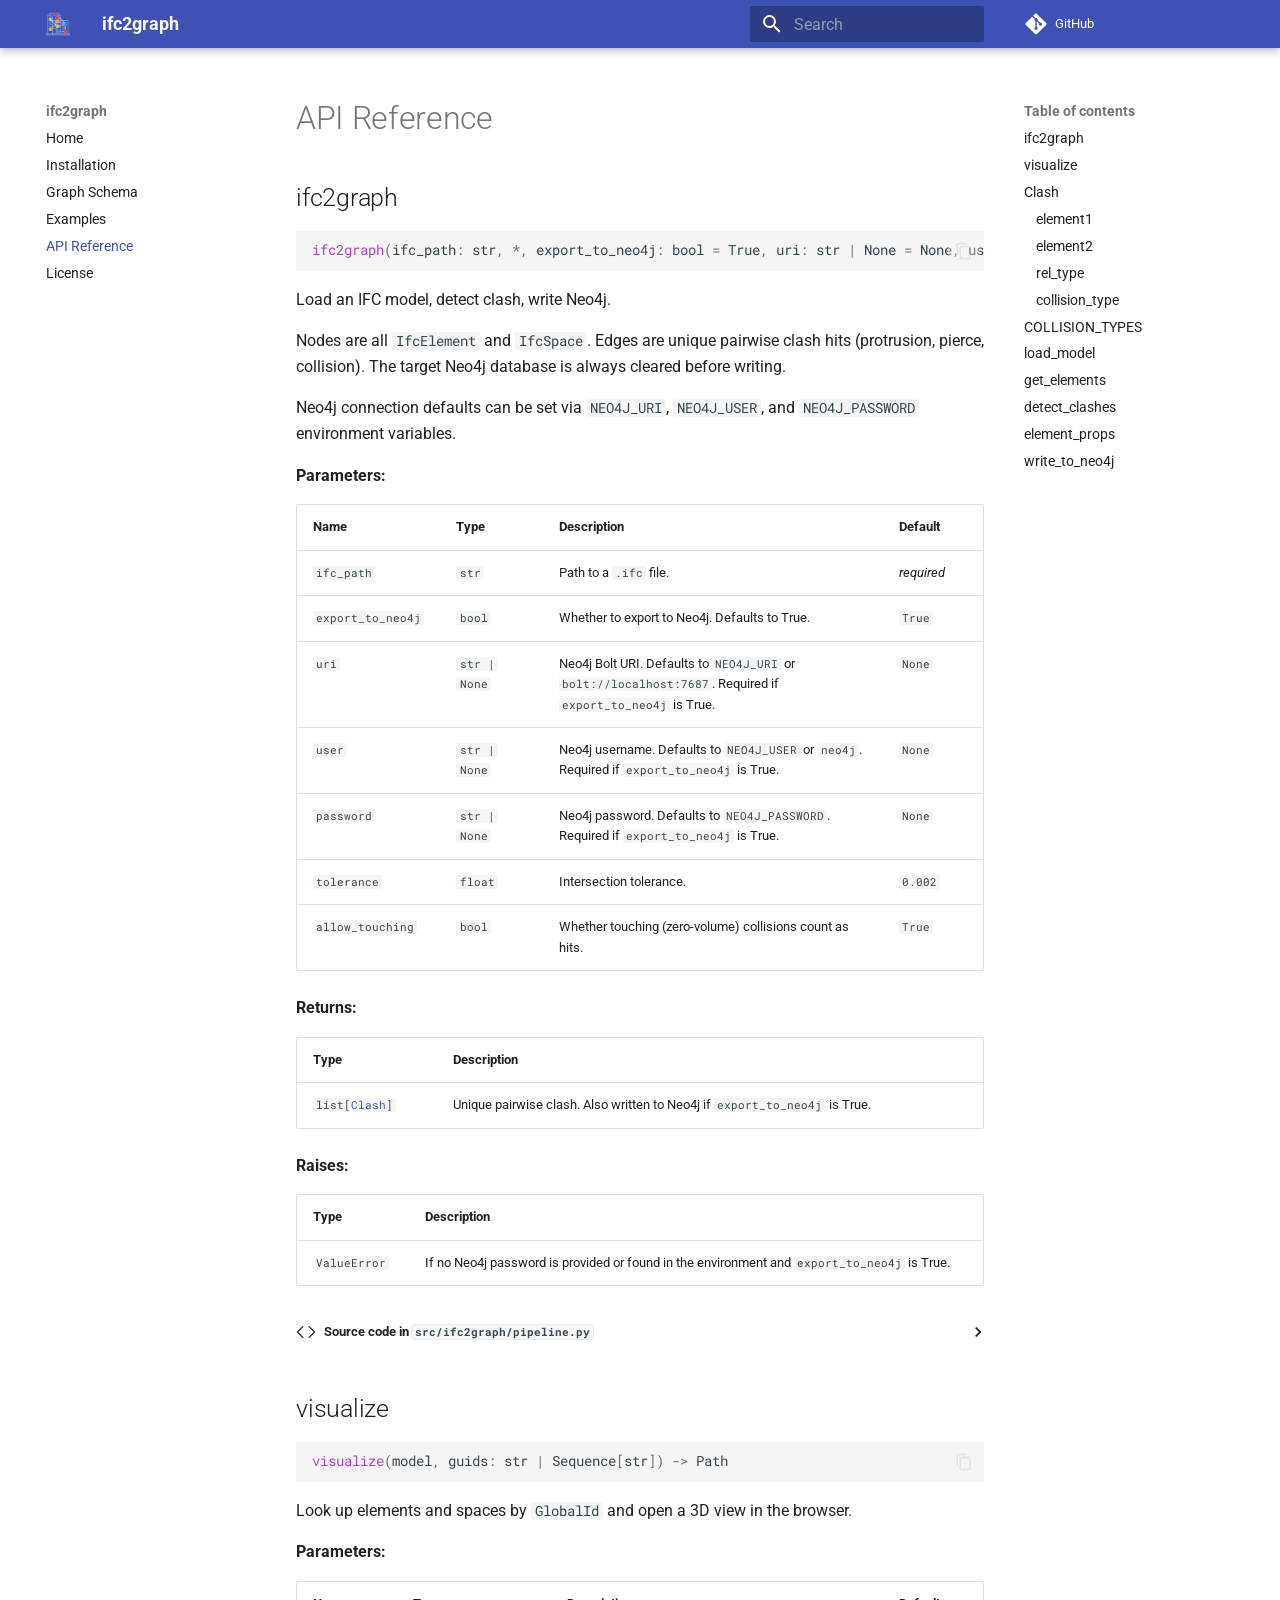
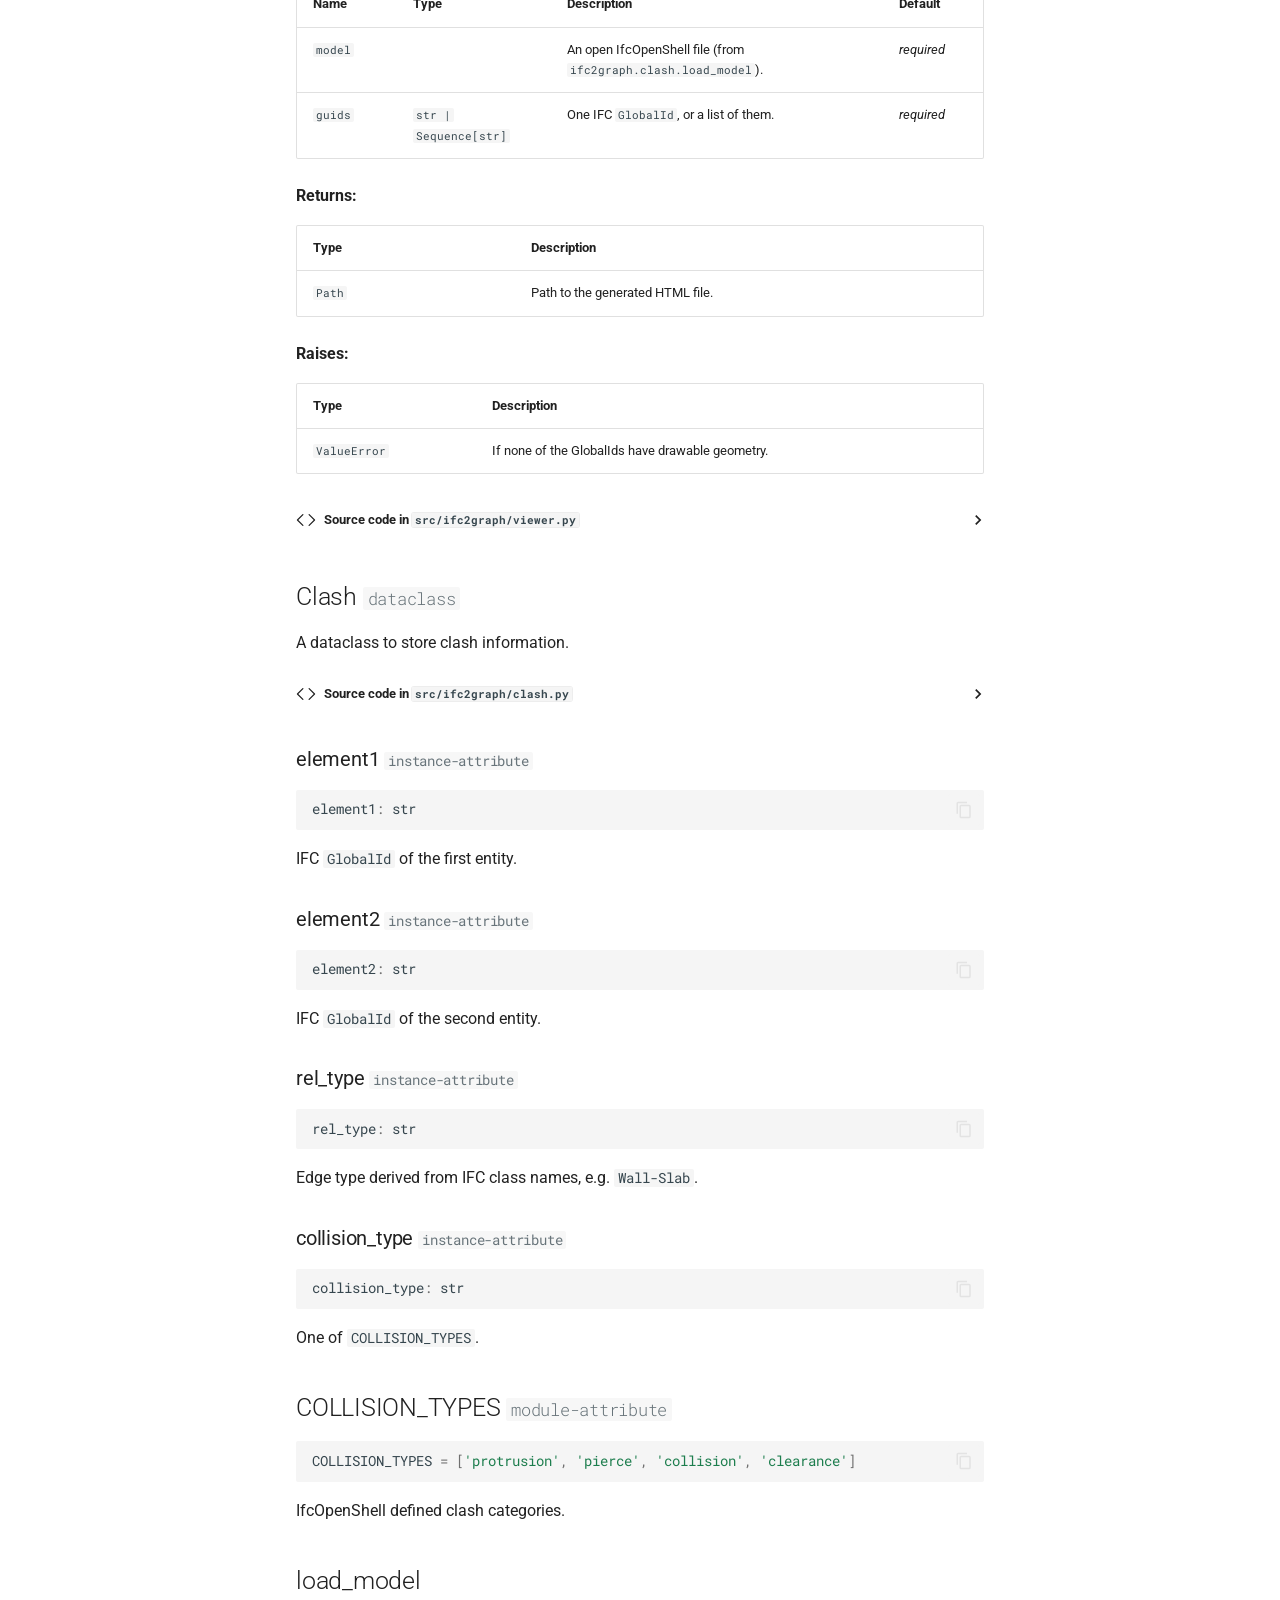
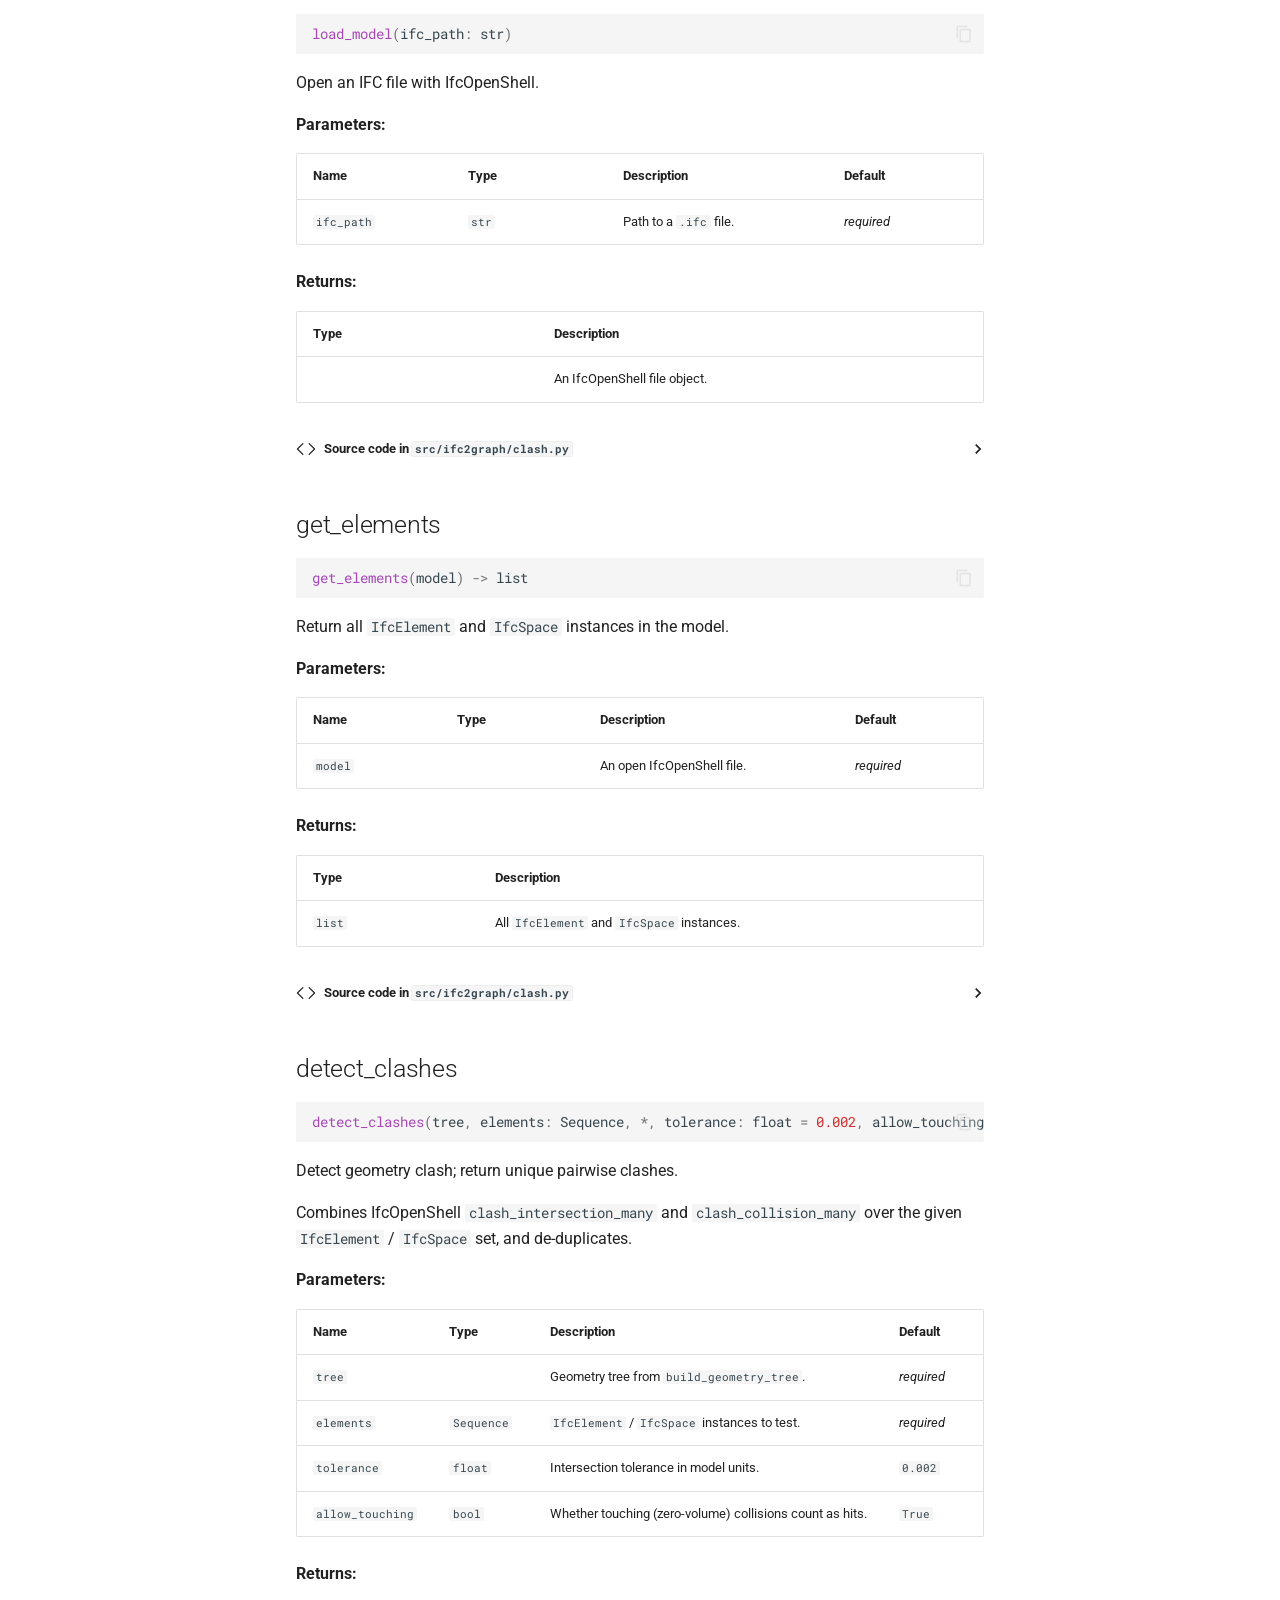
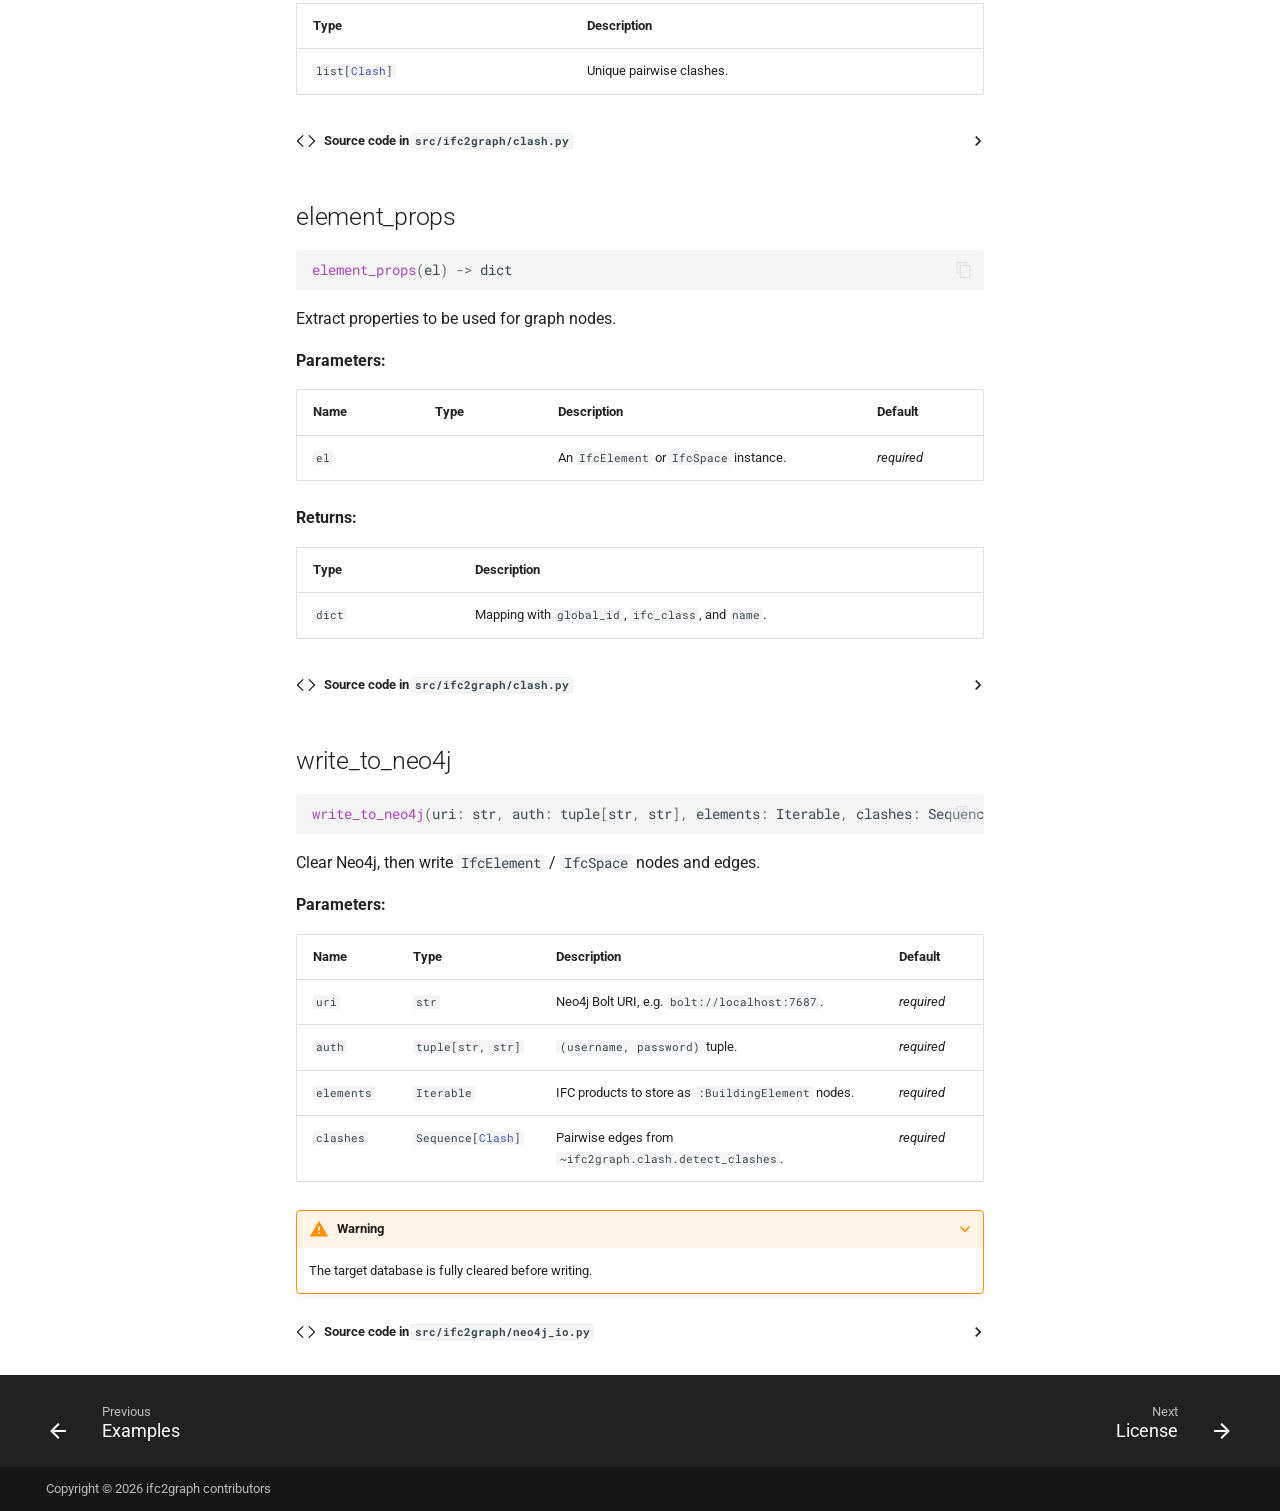
==== api/index.html @ 65a39b1f "Deployed 184ffc0 with MkDocs version: 1.6.1" ====
<!doctype html>
<html lang="en" class="no-js">
  <head>
    
      <meta charset="utf-8">
      <meta name="viewport" content="width=device-width,initial-scale=1">
      
        <meta name="description" content="Convert an IFC model into a graph.">
      
      
      
        <link rel="canonical" href="https://ifc2graph.github.io/ifc2graph/api/">
      
      
        <link rel="prev" href="../querying/">
      
      
        <link rel="next" href="../license-dependencies/">
      
      
        
      
      
      <link rel="icon" href="../images/ifc2graph.png">
      <meta name="generator" content="mkdocs-1.6.1, mkdocs-material-9.7.7">
    
    
      
        <title>API Reference - ifc2graph</title>
      
    
    
      <link rel="stylesheet" href="../assets/stylesheets/main.ec1eaa64.min.css">
      
        
        <link rel="stylesheet" href="../assets/stylesheets/palette.ab4e12ef.min.css">
      
      


    
    
      
    
    
      
        
        
        <link rel="preconnect" href="https://fonts.gstatic.com" crossorigin>
        <link rel="stylesheet" href="https://fonts.googleapis.com/css?family=Roboto:300,300i,400,400i,700,700i%7CRoboto+Mono:400,400i,700,700i&display=fallback">
        <style>:root{--md-text-font:"Roboto";--md-code-font:"Roboto Mono"}</style>
      
    
    
      <link rel="stylesheet" href="../assets/_mkdocstrings.css">
    
      <link rel="stylesheet" href="../stylesheets/extra.css">
    
    <script>__md_scope=new URL("..",location),__md_hash=e=>[...e].reduce(((e,_)=>(e<<5)-e+_.charCodeAt(0)),0),__md_get=(e,_=localStorage,t=__md_scope)=>JSON.parse(_.getItem(t.pathname+"."+e)),__md_set=(e,_,t=localStorage,a=__md_scope)=>{try{t.setItem(a.pathname+"."+e,JSON.stringify(_))}catch(e){}}</script>
    
      

    
    
  </head>
  
  
    
    
    
    
    
    <body dir="ltr" data-md-color-scheme="default" data-md-color-primary="indigo" data-md-color-accent="indigo">
  
    
    <input class="md-toggle" data-md-toggle="drawer" type="checkbox" id="__drawer" autocomplete="off">
    <input class="md-toggle" data-md-toggle="search" type="checkbox" id="__search" autocomplete="off">
    <label class="md-overlay" for="__drawer"></label>
    <div data-md-component="skip">
      
        
        <a href="#api-reference" class="md-skip">
          Skip to content
        </a>
      
    </div>
    <div data-md-component="announce">
      
    </div>
    
    
      

  

<header class="md-header md-header--shadow" data-md-component="header">
  <nav class="md-header__inner md-grid" aria-label="Header">
    <a href=".." title="ifc2graph" class="md-header__button md-logo" aria-label="ifc2graph" data-md-component="logo">
      
  <img src="../images/ifc2graph.png" alt="logo">

    </a>
    <label class="md-header__button md-icon" for="__drawer">
      
      <svg xmlns="http://www.w3.org/2000/svg" viewBox="0 0 24 24"><path d="M3 6h18v2H3zm0 5h18v2H3zm0 5h18v2H3z"/></svg>
    </label>
    <div class="md-header__title" data-md-component="header-title">
      <div class="md-header__ellipsis">
        <div class="md-header__topic">
          <span class="md-ellipsis">
            ifc2graph
          </span>
        </div>
        <div class="md-header__topic" data-md-component="header-topic">
          <span class="md-ellipsis">
            
              API Reference
            
          </span>
        </div>
      </div>
    </div>
    
      
    
    
    
    
      
      
        <label class="md-header__button md-icon" for="__search">
          
          <svg xmlns="http://www.w3.org/2000/svg" viewBox="0 0 24 24"><path d="M9.5 3A6.5 6.5 0 0 1 16 9.5c0 1.61-.59 3.09-1.56 4.23l.27.27h.79l5 5-1.5 1.5-5-5v-.79l-.27-.27A6.52 6.52 0 0 1 9.5 16 6.5 6.5 0 0 1 3 9.5 6.5 6.5 0 0 1 9.5 3m0 2C7 5 5 7 5 9.5S7 14 9.5 14 14 12 14 9.5 12 5 9.5 5"/></svg>
        </label>
        <div class="md-search" data-md-component="search" role="dialog">
  <label class="md-search__overlay" for="__search"></label>
  <div class="md-search__inner" role="search">
    <form class="md-search__form" name="search">
      <input type="text" class="md-search__input" name="query" aria-label="Search" placeholder="Search" autocapitalize="off" autocorrect="off" autocomplete="off" spellcheck="false" data-md-component="search-query" required>
      <label class="md-search__icon md-icon" for="__search">
        
        <svg xmlns="http://www.w3.org/2000/svg" viewBox="0 0 24 24"><path d="M9.5 3A6.5 6.5 0 0 1 16 9.5c0 1.61-.59 3.09-1.56 4.23l.27.27h.79l5 5-1.5 1.5-5-5v-.79l-.27-.27A6.52 6.52 0 0 1 9.5 16 6.5 6.5 0 0 1 3 9.5 6.5 6.5 0 0 1 9.5 3m0 2C7 5 5 7 5 9.5S7 14 9.5 14 14 12 14 9.5 12 5 9.5 5"/></svg>
        
        <svg xmlns="http://www.w3.org/2000/svg" viewBox="0 0 24 24"><path d="M20 11v2H8l5.5 5.5-1.42 1.42L4.16 12l7.92-7.92L13.5 5.5 8 11z"/></svg>
      </label>
      <nav class="md-search__options" aria-label="Search">
        
        <button type="reset" class="md-search__icon md-icon" title="Clear" aria-label="Clear" tabindex="-1">
          
          <svg xmlns="http://www.w3.org/2000/svg" viewBox="0 0 24 24"><path d="M19 6.41 17.59 5 12 10.59 6.41 5 5 6.41 10.59 12 5 17.59 6.41 19 12 13.41 17.59 19 19 17.59 13.41 12z"/></svg>
        </button>
      </nav>
      
        <div class="md-search__suggest" data-md-component="search-suggest"></div>
      
    </form>
    <div class="md-search__output">
      <div class="md-search__scrollwrap" tabindex="0" data-md-scrollfix>
        <div class="md-search-result" data-md-component="search-result">
          <div class="md-search-result__meta">
            Initializing search
          </div>
          <ol class="md-search-result__list" role="presentation"></ol>
        </div>
      </div>
    </div>
  </div>
</div>
      
    
    
      <div class="md-header__source">
        <a href="https://github.com/ifc2graph/ifc2graph" title="Go to repository" class="md-source" data-md-component="source">
  <div class="md-source__icon md-icon">
    
    <svg xmlns="http://www.w3.org/2000/svg" viewBox="0 0 448 512"><!--! Font Awesome Free 7.1.0 by @fontawesome - https://fontawesome.com License - https://fontawesome.com/license/free (Icons: CC BY 4.0, Fonts: SIL OFL 1.1, Code: MIT License) Copyright 2025 Fonticons, Inc.--><path d="M439.6 236.1 244 40.5c-5.4-5.5-12.8-8.5-20.4-8.5s-15 3-20.4 8.4L162.5 81l51.5 51.5c27.1-9.1 52.7 16.8 43.4 43.7l49.7 49.7c34.2-11.8 61.2 31 35.5 56.7-26.5 26.5-70.2-2.9-56-37.3L240.3 199v121.9c25.3 12.5 22.3 41.8 9.1 55-6.4 6.4-15.2 10.1-24.3 10.1s-17.8-3.6-24.3-10.1c-17.6-17.6-11.1-46.9 11.2-56v-123c-20.8-8.5-24.6-30.7-18.6-45L142.6 101 8.5 235.1C3 240.6 0 247.9 0 255.5s3 15 8.5 20.4l195.6 195.7c5.4 5.4 12.7 8.4 20.4 8.4s15-3 20.4-8.4l194.7-194.7c5.4-5.4 8.4-12.8 8.4-20.4s-3-15-8.4-20.4"/></svg>
  </div>
  <div class="md-source__repository">
    GitHub
  </div>
</a>
      </div>
    
  </nav>
  
</header>
    
    <div class="md-container" data-md-component="container">
      
      
        
          
        
      
      <main class="md-main" data-md-component="main">
        <div class="md-main__inner md-grid">
          
            
              
              <div class="md-sidebar md-sidebar--primary" data-md-component="sidebar" data-md-type="navigation" >
                <div class="md-sidebar__scrollwrap">
                  <div class="md-sidebar__inner">
                    



<nav class="md-nav md-nav--primary" aria-label="Navigation" data-md-level="0">
  <label class="md-nav__title" for="__drawer">
    <a href=".." title="ifc2graph" class="md-nav__button md-logo" aria-label="ifc2graph" data-md-component="logo">
      
  <img src="../images/ifc2graph.png" alt="logo">

    </a>
    ifc2graph
  </label>
  
    <div class="md-nav__source">
      <a href="https://github.com/ifc2graph/ifc2graph" title="Go to repository" class="md-source" data-md-component="source">
  <div class="md-source__icon md-icon">
    
    <svg xmlns="http://www.w3.org/2000/svg" viewBox="0 0 448 512"><!--! Font Awesome Free 7.1.0 by @fontawesome - https://fontawesome.com License - https://fontawesome.com/license/free (Icons: CC BY 4.0, Fonts: SIL OFL 1.1, Code: MIT License) Copyright 2025 Fonticons, Inc.--><path d="M439.6 236.1 244 40.5c-5.4-5.5-12.8-8.5-20.4-8.5s-15 3-20.4 8.4L162.5 81l51.5 51.5c27.1-9.1 52.7 16.8 43.4 43.7l49.7 49.7c34.2-11.8 61.2 31 35.5 56.7-26.5 26.5-70.2-2.9-56-37.3L240.3 199v121.9c25.3 12.5 22.3 41.8 9.1 55-6.4 6.4-15.2 10.1-24.3 10.1s-17.8-3.6-24.3-10.1c-17.6-17.6-11.1-46.9 11.2-56v-123c-20.8-8.5-24.6-30.7-18.6-45L142.6 101 8.5 235.1C3 240.6 0 247.9 0 255.5s3 15 8.5 20.4l195.6 195.7c5.4 5.4 12.7 8.4 20.4 8.4s15-3 20.4-8.4l194.7-194.7c5.4-5.4 8.4-12.8 8.4-20.4s-3-15-8.4-20.4"/></svg>
  </div>
  <div class="md-source__repository">
    GitHub
  </div>
</a>
    </div>
  
  <ul class="md-nav__list" data-md-scrollfix>
    
      
      
  
  
  
  
    <li class="md-nav__item">
      <a href=".." class="md-nav__link">
        
  
  
  <span class="md-ellipsis">
    
  
    Home
  

    
  </span>
  
  

      </a>
    </li>
  

    
      
      
  
  
  
  
    <li class="md-nav__item">
      <a href="../installation/" class="md-nav__link">
        
  
  
  <span class="md-ellipsis">
    
  
    Installation
  

    
  </span>
  
  

      </a>
    </li>
  

    
      
      
  
  
  
  
    <li class="md-nav__item">
      <a href="../graph/" class="md-nav__link">
        
  
  
  <span class="md-ellipsis">
    
  
    Graph Schema
  

    
  </span>
  
  

      </a>
    </li>
  

    
      
      
  
  
  
  
    <li class="md-nav__item">
      <a href="../querying/" class="md-nav__link">
        
  
  
  <span class="md-ellipsis">
    
  
    Examples
  

    
  </span>
  
  

      </a>
    </li>
  

    
      
      
  
  
    
  
  
  
    <li class="md-nav__item md-nav__item--active">
      
      <input class="md-nav__toggle md-toggle" type="checkbox" id="__toc">
      
      
        
      
      
        <label class="md-nav__link md-nav__link--active" for="__toc">
          
  
  
  <span class="md-ellipsis">
    
  
    API Reference
  

    
  </span>
  
  

          <span class="md-nav__icon md-icon"></span>
        </label>
      
      <a href="./" class="md-nav__link md-nav__link--active">
        
  
  
  <span class="md-ellipsis">
    
  
    API Reference
  

    
  </span>
  
  

      </a>
      
        

<nav class="md-nav md-nav--secondary" aria-label="Table of contents">
  
  
  
    
  
  
    <label class="md-nav__title" for="__toc">
      <span class="md-nav__icon md-icon"></span>
      Table of contents
    </label>
    <ul class="md-nav__list" data-md-component="toc" data-md-scrollfix>
      
        <li class="md-nav__item">
  <a href="#ifc2graph.ifc2graph" class="md-nav__link">
    <span class="md-ellipsis">
      
        ifc2graph
      
    </span>
  </a>
  
</li>
      
        <li class="md-nav__item">
  <a href="#ifc2graph.visualize" class="md-nav__link">
    <span class="md-ellipsis">
      
        visualize
      
    </span>
  </a>
  
</li>
      
        <li class="md-nav__item">
  <a href="#ifc2graph.Clash" class="md-nav__link">
    <span class="md-ellipsis">
      
        Clash
      
    </span>
  </a>
  
    <nav class="md-nav" aria-label="Clash">
      <ul class="md-nav__list">
        
          <li class="md-nav__item">
  <a href="#ifc2graph.Clash.element1" class="md-nav__link">
    <span class="md-ellipsis">
      
        element1
      
    </span>
  </a>
  
</li>
        
          <li class="md-nav__item">
  <a href="#ifc2graph.Clash.element2" class="md-nav__link">
    <span class="md-ellipsis">
      
        element2
      
    </span>
  </a>
  
</li>
        
          <li class="md-nav__item">
  <a href="#ifc2graph.Clash.rel_type" class="md-nav__link">
    <span class="md-ellipsis">
      
        rel_type
      
    </span>
  </a>
  
</li>
        
          <li class="md-nav__item">
  <a href="#ifc2graph.Clash.collision_type" class="md-nav__link">
    <span class="md-ellipsis">
      
        collision_type
      
    </span>
  </a>
  
</li>
        
      </ul>
    </nav>
  
</li>
      
        <li class="md-nav__item">
  <a href="#ifc2graph.COLLISION_TYPES" class="md-nav__link">
    <span class="md-ellipsis">
      
        COLLISION_TYPES
      
    </span>
  </a>
  
</li>
      
        <li class="md-nav__item">
  <a href="#ifc2graph.load_model" class="md-nav__link">
    <span class="md-ellipsis">
      
        load_model
      
    </span>
  </a>
  
</li>
      
        <li class="md-nav__item">
  <a href="#ifc2graph.get_elements" class="md-nav__link">
    <span class="md-ellipsis">
      
        get_elements
      
    </span>
  </a>
  
</li>
      
        <li class="md-nav__item">
  <a href="#ifc2graph.detect_clashes" class="md-nav__link">
    <span class="md-ellipsis">
      
        detect_clashes
      
    </span>
  </a>
  
</li>
      
        <li class="md-nav__item">
  <a href="#ifc2graph.element_props" class="md-nav__link">
    <span class="md-ellipsis">
      
        element_props
      
    </span>
  </a>
  
</li>
      
        <li class="md-nav__item">
  <a href="#ifc2graph.write_to_neo4j" class="md-nav__link">
    <span class="md-ellipsis">
      
        write_to_neo4j
      
    </span>
  </a>
  
</li>
      
    </ul>
  
</nav>
      
    </li>
  

    
      
      
  
  
  
  
    <li class="md-nav__item">
      <a href="../license-dependencies/" class="md-nav__link">
        
  
  
  <span class="md-ellipsis">
    
  
    License
  

    
  </span>
  
  

      </a>
    </li>
  

    
  </ul>
</nav>
                  </div>
                </div>
              </div>
            
            
              
              <div class="md-sidebar md-sidebar--secondary" data-md-component="sidebar" data-md-type="toc" >
                <div class="md-sidebar__scrollwrap">
                  <div class="md-sidebar__inner">
                    

<nav class="md-nav md-nav--secondary" aria-label="Table of contents">
  
  
  
    
  
  
    <label class="md-nav__title" for="__toc">
      <span class="md-nav__icon md-icon"></span>
      Table of contents
    </label>
    <ul class="md-nav__list" data-md-component="toc" data-md-scrollfix>
      
        <li class="md-nav__item">
  <a href="#ifc2graph.ifc2graph" class="md-nav__link">
    <span class="md-ellipsis">
      
        ifc2graph
      
    </span>
  </a>
  
</li>
      
        <li class="md-nav__item">
  <a href="#ifc2graph.visualize" class="md-nav__link">
    <span class="md-ellipsis">
      
        visualize
      
    </span>
  </a>
  
</li>
      
        <li class="md-nav__item">
  <a href="#ifc2graph.Clash" class="md-nav__link">
    <span class="md-ellipsis">
      
        Clash
      
    </span>
  </a>
  
    <nav class="md-nav" aria-label="Clash">
      <ul class="md-nav__list">
        
          <li class="md-nav__item">
  <a href="#ifc2graph.Clash.element1" class="md-nav__link">
    <span class="md-ellipsis">
      
        element1
      
    </span>
  </a>
  
</li>
        
          <li class="md-nav__item">
  <a href="#ifc2graph.Clash.element2" class="md-nav__link">
    <span class="md-ellipsis">
      
        element2
      
    </span>
  </a>
  
</li>
        
          <li class="md-nav__item">
  <a href="#ifc2graph.Clash.rel_type" class="md-nav__link">
    <span class="md-ellipsis">
      
        rel_type
      
    </span>
  </a>
  
</li>
        
          <li class="md-nav__item">
  <a href="#ifc2graph.Clash.collision_type" class="md-nav__link">
    <span class="md-ellipsis">
      
        collision_type
      
    </span>
  </a>
  
</li>
        
      </ul>
    </nav>
  
</li>
      
        <li class="md-nav__item">
  <a href="#ifc2graph.COLLISION_TYPES" class="md-nav__link">
    <span class="md-ellipsis">
      
        COLLISION_TYPES
      
    </span>
  </a>
  
</li>
      
        <li class="md-nav__item">
  <a href="#ifc2graph.load_model" class="md-nav__link">
    <span class="md-ellipsis">
      
        load_model
      
    </span>
  </a>
  
</li>
      
        <li class="md-nav__item">
  <a href="#ifc2graph.get_elements" class="md-nav__link">
    <span class="md-ellipsis">
      
        get_elements
      
    </span>
  </a>
  
</li>
      
        <li class="md-nav__item">
  <a href="#ifc2graph.detect_clashes" class="md-nav__link">
    <span class="md-ellipsis">
      
        detect_clashes
      
    </span>
  </a>
  
</li>
      
        <li class="md-nav__item">
  <a href="#ifc2graph.element_props" class="md-nav__link">
    <span class="md-ellipsis">
      
        element_props
      
    </span>
  </a>
  
</li>
      
        <li class="md-nav__item">
  <a href="#ifc2graph.write_to_neo4j" class="md-nav__link">
    <span class="md-ellipsis">
      
        write_to_neo4j
      
    </span>
  </a>
  
</li>
      
    </ul>
  
</nav>
                  </div>
                </div>
              </div>
            
          
          
            <div class="md-content" data-md-component="content">
              
              <article class="md-content__inner md-typeset">
                
                  


  
  


<h1 id="api-reference">API Reference<a class="headerlink" href="#api-reference" title="Permanent link">&para;</a></h1>


<div class="doc doc-object doc-function">


<h2 id="ifc2graph.ifc2graph" class="doc doc-heading">
            <span class="doc doc-object-name doc-function-name">ifc2graph</span>


<a href="#ifc2graph.ifc2graph" class="headerlink" title="Permanent link">&para;</a></h2>
<div class="doc-signature highlight"><pre><span></span><code><a id="__codelineno-0-1" name="__codelineno-0-1" href="#__codelineno-0-1"></a><span class="nf">ifc2graph</span><span class="p">(</span><span class="n">ifc_path</span><span class="p">:</span> <span class="n"><span title="str">str</span></span><span class="p">,</span> <span class="o">*</span><span class="p">,</span> <span class="n">export_to_neo4j</span><span class="p">:</span> <span class="n"><span title="bool">bool</span></span> <span class="o">=</span> <span class="kc">True</span><span class="p">,</span> <span class="n">uri</span><span class="p">:</span> <span class="n"><span title="str">str</span></span> <span class="o">|</span> <span class="kc">None</span> <span class="o">=</span> <span class="kc">None</span><span class="p">,</span> <span class="n">user</span><span class="p">:</span> <span class="n"><span title="str">str</span></span> <span class="o">|</span> <span class="kc">None</span> <span class="o">=</span> <span class="kc">None</span><span class="p">,</span> <span class="n">password</span><span class="p">:</span> <span class="n"><span title="str">str</span></span> <span class="o">|</span> <span class="kc">None</span> <span class="o">=</span> <span class="kc">None</span><span class="p">,</span> <span class="n">tolerance</span><span class="p">:</span> <span class="n"><span title="float">float</span></span> <span class="o">=</span> <span class="mf">0.002</span><span class="p">,</span> <span class="n">allow_touching</span><span class="p">:</span> <span class="n"><span title="bool">bool</span></span> <span class="o">=</span> <span class="kc">True</span><span class="p">)</span> <span class="o">-&gt;</span> <span class="n"><span title="list">list</span></span><span class="p">[</span><span class="n"><a class="autorefs autorefs-internal" title="Clash


  
      dataclass
   (ifc2graph.clash.Clash)" href="#ifc2graph.Clash">Clash</a></span><span class="p">]</span>
</code></pre></div>

    <div class="doc doc-contents first">

        <p>Load an IFC model, detect clash, write Neo4j.</p>
<p>Nodes are all <code>IfcElement</code> and <code>IfcSpace</code>. Edges are unique pairwise
clash hits (protrusion, pierce, collision).
The target Neo4j database is always cleared before writing.</p>
<p>Neo4j connection defaults can be set via <code>NEO4J_URI</code>, <code>NEO4J_USER</code>,
and <code>NEO4J_PASSWORD</code> environment variables.</p>


<p><span class="doc-section-title">Parameters:</span></p>
    <table>
      <thead>
        <tr>
          <th>Name</th>
          <th>Type</th>
          <th>Description</th>
          <th>Default</th>
        </tr>
      </thead>
      <tbody>
          <tr class="doc-section-item">
            <td>
                <code>ifc_path</code>
            </td>
            <td>
                  <code><span title="str">str</span></code>
            </td>
            <td>
              <div class="doc-md-description">
                <p>Path to a <code>.ifc</code> file.</p>
              </div>
            </td>
            <td>
                <em>required</em>
            </td>
          </tr>
          <tr class="doc-section-item">
            <td>
                <code>export_to_neo4j</code>
            </td>
            <td>
                  <code><span title="bool">bool</span></code>
            </td>
            <td>
              <div class="doc-md-description">
                <p>Whether to export to Neo4j. Defaults to True.</p>
              </div>
            </td>
            <td>
                  <code>True</code>
            </td>
          </tr>
          <tr class="doc-section-item">
            <td>
                <code>uri</code>
            </td>
            <td>
                  <code><span title="str">str</span> | None</code>
            </td>
            <td>
              <div class="doc-md-description">
                <p>Neo4j Bolt URI. Defaults to <code>NEO4J_URI</code> or <code>bolt://localhost:7687</code>. Required if <code>export_to_neo4j</code> is True.</p>
              </div>
            </td>
            <td>
                  <code>None</code>
            </td>
          </tr>
          <tr class="doc-section-item">
            <td>
                <code>user</code>
            </td>
            <td>
                  <code><span title="str">str</span> | None</code>
            </td>
            <td>
              <div class="doc-md-description">
                <p>Neo4j username. Defaults to <code>NEO4J_USER</code> or <code>neo4j</code>. Required if <code>export_to_neo4j</code> is True.</p>
              </div>
            </td>
            <td>
                  <code>None</code>
            </td>
          </tr>
          <tr class="doc-section-item">
            <td>
                <code>password</code>
            </td>
            <td>
                  <code><span title="str">str</span> | None</code>
            </td>
            <td>
              <div class="doc-md-description">
                <p>Neo4j password. Defaults to <code>NEO4J_PASSWORD</code>. Required if <code>export_to_neo4j</code> is True.</p>
              </div>
            </td>
            <td>
                  <code>None</code>
            </td>
          </tr>
          <tr class="doc-section-item">
            <td>
                <code>tolerance</code>
            </td>
            <td>
                  <code><span title="float">float</span></code>
            </td>
            <td>
              <div class="doc-md-description">
                <p>Intersection tolerance.</p>
              </div>
            </td>
            <td>
                  <code>0.002</code>
            </td>
          </tr>
          <tr class="doc-section-item">
            <td>
                <code>allow_touching</code>
            </td>
            <td>
                  <code><span title="bool">bool</span></code>
            </td>
            <td>
              <div class="doc-md-description">
                <p>Whether touching (zero-volume) collisions count as hits.</p>
              </div>
            </td>
            <td>
                  <code>True</code>
            </td>
          </tr>
      </tbody>
    </table>


    <p><span class="doc-section-title">Returns:</span></p>
    <table>
      <thead>
        <tr>
          <th>Type</th>
          <th>Description</th>
        </tr>
      </thead>
      <tbody>
          <tr class="doc-section-item">
            <td>
                  <code><span title="list">list</span>[<a class="autorefs autorefs-internal" title="Clash


  
      dataclass
   (ifc2graph.clash.Clash)" href="#ifc2graph.Clash">Clash</a>]</code>
            </td>
            <td>
              <div class="doc-md-description">
                <p>Unique pairwise clash. Also written to Neo4j if <code>export_to_neo4j</code> is True.</p>
              </div>
            </td>
          </tr>
      </tbody>
    </table>


<p><span class="doc-section-title">Raises:</span></p>
    <table>
      <thead>
        <tr>
          <th>Type</th>
          <th>Description</th>
        </tr>
      </thead>
      <tbody>
          <tr class="doc-section-item">
            <td>
                  <code><span title="ValueError">ValueError</span></code>
            </td>
            <td>
              <div class="doc-md-description">
                <p>If no Neo4j password is provided or found in the environment and <code>export_to_neo4j</code> is True.</p>
              </div>
            </td>
          </tr>
      </tbody>
    </table>


            <details class="mkdocstrings-source">
              <summary>Source code in <code>src/ifc2graph/pipeline.py</code></summary>
              <div class="highlight"><table class="highlighttable"><tr><td class="linenos"><div class="linenodiv"><pre><span></span><span class="normal"><a href="#__codelineno-0-18">18</a></span>
<span class="normal"><a href="#__codelineno-0-19">19</a></span>
<span class="normal"><a href="#__codelineno-0-20">20</a></span>
<span class="normal"><a href="#__codelineno-0-21">21</a></span>
<span class="normal"><a href="#__codelineno-0-22">22</a></span>
<span class="normal"><a href="#__codelineno-0-23">23</a></span>
<span class="normal"><a href="#__codelineno-0-24">24</a></span>
<span class="normal"><a href="#__codelineno-0-25">25</a></span>
<span class="normal"><a href="#__codelineno-0-26">26</a></span>
<span class="normal"><a href="#__codelineno-0-27">27</a></span>
<span class="normal"><a href="#__codelineno-0-28">28</a></span>
<span class="normal"><a href="#__codelineno-0-29">29</a></span>
<span class="normal"><a href="#__codelineno-0-30">30</a></span>
<span class="normal"><a href="#__codelineno-0-31">31</a></span>
<span class="normal"><a href="#__codelineno-0-32">32</a></span>
<span class="normal"><a href="#__codelineno-0-33">33</a></span>
<span class="normal"><a href="#__codelineno-0-34">34</a></span>
<span class="normal"><a href="#__codelineno-0-35">35</a></span>
<span class="normal"><a href="#__codelineno-0-36">36</a></span>
<span class="normal"><a href="#__codelineno-0-37">37</a></span>
<span class="normal"><a href="#__codelineno-0-38">38</a></span>
<span class="normal"><a href="#__codelineno-0-39">39</a></span>
<span class="normal"><a href="#__codelineno-0-40">40</a></span>
<span class="normal"><a href="#__codelineno-0-41">41</a></span>
<span class="normal"><a href="#__codelineno-0-42">42</a></span>
<span class="normal"><a href="#__codelineno-0-43">43</a></span>
<span class="normal"><a href="#__codelineno-0-44">44</a></span>
<span class="normal"><a href="#__codelineno-0-45">45</a></span>
<span class="normal"><a href="#__codelineno-0-46">46</a></span>
<span class="normal"><a href="#__codelineno-0-47">47</a></span>
<span class="normal"><a href="#__codelineno-0-48">48</a></span>
<span class="normal"><a href="#__codelineno-0-49">49</a></span>
<span class="normal"><a href="#__codelineno-0-50">50</a></span>
<span class="normal"><a href="#__codelineno-0-51">51</a></span>
<span class="normal"><a href="#__codelineno-0-52">52</a></span>
<span class="normal"><a href="#__codelineno-0-53">53</a></span>
<span class="normal"><a href="#__codelineno-0-54">54</a></span>
<span class="normal"><a href="#__codelineno-0-55">55</a></span>
<span class="normal"><a href="#__codelineno-0-56">56</a></span>
<span class="normal"><a href="#__codelineno-0-57">57</a></span>
<span class="normal"><a href="#__codelineno-0-58">58</a></span>
<span class="normal"><a href="#__codelineno-0-59">59</a></span>
<span class="normal"><a href="#__codelineno-0-60">60</a></span>
<span class="normal"><a href="#__codelineno-0-61">61</a></span>
<span class="normal"><a href="#__codelineno-0-62">62</a></span>
<span class="normal"><a href="#__codelineno-0-63">63</a></span>
<span class="normal"><a href="#__codelineno-0-64">64</a></span>
<span class="normal"><a href="#__codelineno-0-65">65</a></span>
<span class="normal"><a href="#__codelineno-0-66">66</a></span>
<span class="normal"><a href="#__codelineno-0-67">67</a></span>
<span class="normal"><a href="#__codelineno-0-68">68</a></span>
<span class="normal"><a href="#__codelineno-0-69">69</a></span>
<span class="normal"><a href="#__codelineno-0-70">70</a></span>
<span class="normal"><a href="#__codelineno-0-71">71</a></span>
<span class="normal"><a href="#__codelineno-0-72">72</a></span>
<span class="normal"><a href="#__codelineno-0-73">73</a></span>
<span class="normal"><a href="#__codelineno-0-74">74</a></span>
<span class="normal"><a href="#__codelineno-0-75">75</a></span>
<span class="normal"><a href="#__codelineno-0-76">76</a></span>
<span class="normal"><a href="#__codelineno-0-77">77</a></span>
<span class="normal"><a href="#__codelineno-0-78">78</a></span>
<span class="normal"><a href="#__codelineno-0-79">79</a></span>
<span class="normal"><a href="#__codelineno-0-80">80</a></span>
<span class="normal"><a href="#__codelineno-0-81">81</a></span>
<span class="normal"><a href="#__codelineno-0-82">82</a></span>
<span class="normal"><a href="#__codelineno-0-83">83</a></span>
<span class="normal"><a href="#__codelineno-0-84">84</a></span>
<span class="normal"><a href="#__codelineno-0-85">85</a></span>
<span class="normal"><a href="#__codelineno-0-86">86</a></span>
<span class="normal"><a href="#__codelineno-0-87">87</a></span>
<span class="normal"><a href="#__codelineno-0-88">88</a></span>
<span class="normal"><a href="#__codelineno-0-89">89</a></span></pre></div></td><td class="code"><div><pre><span></span><code><a id="__codelineno-0-18" name="__codelineno-0-18"></a><span class="k">def</span><span class="w"> </span><span class="nf">ifc2graph</span><span class="p">(</span>
<a id="__codelineno-0-19" name="__codelineno-0-19"></a>    <span class="n">ifc_path</span><span class="p">:</span> <span class="nb">str</span><span class="p">,</span>
<a id="__codelineno-0-20" name="__codelineno-0-20"></a>    <span class="o">*</span><span class="p">,</span>
<a id="__codelineno-0-21" name="__codelineno-0-21"></a>    <span class="n">export_to_neo4j</span><span class="p">:</span> <span class="nb">bool</span> <span class="o">=</span> <span class="kc">True</span><span class="p">,</span>
<a id="__codelineno-0-22" name="__codelineno-0-22"></a>    <span class="n">uri</span><span class="p">:</span> <span class="nb">str</span> <span class="o">|</span> <span class="kc">None</span> <span class="o">=</span> <span class="kc">None</span><span class="p">,</span>
<a id="__codelineno-0-23" name="__codelineno-0-23"></a>    <span class="n">user</span><span class="p">:</span> <span class="nb">str</span> <span class="o">|</span> <span class="kc">None</span> <span class="o">=</span> <span class="kc">None</span><span class="p">,</span>
<a id="__codelineno-0-24" name="__codelineno-0-24"></a>    <span class="n">password</span><span class="p">:</span> <span class="nb">str</span> <span class="o">|</span> <span class="kc">None</span> <span class="o">=</span> <span class="kc">None</span><span class="p">,</span>
<a id="__codelineno-0-25" name="__codelineno-0-25"></a>    <span class="n">tolerance</span><span class="p">:</span> <span class="nb">float</span> <span class="o">=</span> <span class="mf">0.002</span><span class="p">,</span>
<a id="__codelineno-0-26" name="__codelineno-0-26"></a>    <span class="n">allow_touching</span><span class="p">:</span> <span class="nb">bool</span> <span class="o">=</span> <span class="kc">True</span><span class="p">,</span>
<a id="__codelineno-0-27" name="__codelineno-0-27"></a><span class="p">)</span> <span class="o">-&gt;</span> <span class="nb">list</span><span class="p">[</span><span class="n">Clash</span><span class="p">]:</span>
<a id="__codelineno-0-28" name="__codelineno-0-28"></a><span class="w">    </span><span class="sd">"""Load an IFC model, detect clash, write Neo4j.</span>
<a id="__codelineno-0-29" name="__codelineno-0-29"></a>
<a id="__codelineno-0-30" name="__codelineno-0-30"></a><span class="sd">    Nodes are all ``IfcElement`` and ``IfcSpace``. Edges are unique pairwise</span>
<a id="__codelineno-0-31" name="__codelineno-0-31"></a><span class="sd">    clash hits (protrusion, pierce, collision).</span>
<a id="__codelineno-0-32" name="__codelineno-0-32"></a><span class="sd">    The target Neo4j database is always cleared before writing.</span>
<a id="__codelineno-0-33" name="__codelineno-0-33"></a>
<a id="__codelineno-0-34" name="__codelineno-0-34"></a><span class="sd">    Neo4j connection defaults can be set via ``NEO4J_URI``, ``NEO4J_USER``,</span>
<a id="__codelineno-0-35" name="__codelineno-0-35"></a><span class="sd">    and ``NEO4J_PASSWORD`` environment variables.</span>
<a id="__codelineno-0-36" name="__codelineno-0-36"></a>
<a id="__codelineno-0-37" name="__codelineno-0-37"></a><span class="sd">    Args:</span>
<a id="__codelineno-0-38" name="__codelineno-0-38"></a><span class="sd">        ifc_path: Path to a ``.ifc`` file.</span>
<a id="__codelineno-0-39" name="__codelineno-0-39"></a><span class="sd">        export_to_neo4j: Whether to export to Neo4j. Defaults to True.</span>
<a id="__codelineno-0-40" name="__codelineno-0-40"></a><span class="sd">        uri: Neo4j Bolt URI. Defaults to ``NEO4J_URI`` or ``bolt://localhost:7687``. Required if `export_to_neo4j` is True.</span>
<a id="__codelineno-0-41" name="__codelineno-0-41"></a><span class="sd">        user: Neo4j username. Defaults to ``NEO4J_USER`` or ``neo4j``. Required if `export_to_neo4j` is True.</span>
<a id="__codelineno-0-42" name="__codelineno-0-42"></a><span class="sd">        password: Neo4j password. Defaults to ``NEO4J_PASSWORD``. Required if `export_to_neo4j` is True.</span>
<a id="__codelineno-0-43" name="__codelineno-0-43"></a><span class="sd">        tolerance: Intersection tolerance.</span>
<a id="__codelineno-0-44" name="__codelineno-0-44"></a><span class="sd">        allow_touching: Whether touching (zero-volume) collisions count as hits.</span>
<a id="__codelineno-0-45" name="__codelineno-0-45"></a>
<a id="__codelineno-0-46" name="__codelineno-0-46"></a><span class="sd">    Returns:</span>
<a id="__codelineno-0-47" name="__codelineno-0-47"></a><span class="sd">        Unique pairwise clash. Also written to Neo4j if `export_to_neo4j` is True.</span>
<a id="__codelineno-0-48" name="__codelineno-0-48"></a>
<a id="__codelineno-0-49" name="__codelineno-0-49"></a><span class="sd">    Raises:</span>
<a id="__codelineno-0-50" name="__codelineno-0-50"></a><span class="sd">        ValueError: If no Neo4j password is provided or found in the environment and `export_to_neo4j` is True.</span>
<a id="__codelineno-0-51" name="__codelineno-0-51"></a><span class="sd">    """</span>
<a id="__codelineno-0-52" name="__codelineno-0-52"></a>
<a id="__codelineno-0-53" name="__codelineno-0-53"></a>    <span class="k">if</span> <span class="n">export_to_neo4j</span><span class="p">:</span>
<a id="__codelineno-0-54" name="__codelineno-0-54"></a>        <span class="n">uri</span> <span class="o">=</span> <span class="n">uri</span> <span class="ow">or</span> <span class="n">os</span><span class="o">.</span><span class="n">environ</span><span class="o">.</span><span class="n">get</span><span class="p">(</span><span class="s2">"NEO4J_URI"</span><span class="p">,</span> <span class="s2">"bolt://localhost:7687"</span><span class="p">)</span>
<a id="__codelineno-0-55" name="__codelineno-0-55"></a>        <span class="n">user</span> <span class="o">=</span> <span class="n">user</span> <span class="ow">or</span> <span class="n">os</span><span class="o">.</span><span class="n">environ</span><span class="o">.</span><span class="n">get</span><span class="p">(</span><span class="s2">"NEO4J_USER"</span><span class="p">,</span> <span class="s2">"neo4j"</span><span class="p">)</span>
<a id="__codelineno-0-56" name="__codelineno-0-56"></a>        <span class="n">password</span> <span class="o">=</span> <span class="n">password</span> <span class="k">if</span> <span class="n">password</span> <span class="ow">is</span> <span class="ow">not</span> <span class="kc">None</span> <span class="k">else</span> <span class="n">os</span><span class="o">.</span><span class="n">environ</span><span class="o">.</span><span class="n">get</span><span class="p">(</span><span class="s2">"NEO4J_PASSWORD"</span><span class="p">)</span>
<a id="__codelineno-0-57" name="__codelineno-0-57"></a>        <span class="k">if</span> <span class="ow">not</span> <span class="n">password</span><span class="p">:</span>
<a id="__codelineno-0-58" name="__codelineno-0-58"></a>            <span class="k">raise</span> <span class="ne">ValueError</span><span class="p">(</span>
<a id="__codelineno-0-59" name="__codelineno-0-59"></a>                <span class="s2">"Neo4j password required: pass password=... or set NEO4J_PASSWORD"</span>
<a id="__codelineno-0-60" name="__codelineno-0-60"></a>            <span class="p">)</span>
<a id="__codelineno-0-61" name="__codelineno-0-61"></a>    <span class="k">else</span><span class="p">:</span>
<a id="__codelineno-0-62" name="__codelineno-0-62"></a>        <span class="nb">print</span><span class="p">(</span><span class="s2">"Neo4j export will be skipped. Only the clash relationships will be returned."</span><span class="p">)</span>
<a id="__codelineno-0-63" name="__codelineno-0-63"></a>
<a id="__codelineno-0-64" name="__codelineno-0-64"></a>    <span class="n">start_model_load_time</span> <span class="o">=</span> <span class="n">time</span><span class="o">.</span><span class="n">time</span><span class="p">()</span>
<a id="__codelineno-0-65" name="__codelineno-0-65"></a>    <span class="n">model</span> <span class="o">=</span> <span class="n">load_model</span><span class="p">(</span><span class="n">ifc_path</span><span class="p">)</span>
<a id="__codelineno-0-66" name="__codelineno-0-66"></a>    <span class="n">end_model_load_time</span> <span class="o">=</span> <span class="n">time</span><span class="o">.</span><span class="n">time</span><span class="p">()</span>
<a id="__codelineno-0-67" name="__codelineno-0-67"></a>    <span class="nb">print</span><span class="p">(</span><span class="sa">f</span><span class="s2">"Model loaded in </span><span class="si">{</span><span class="n">end_model_load_time</span><span class="w"> </span><span class="o">-</span><span class="w"> </span><span class="n">start_model_load_time</span><span class="si">:</span><span class="s2">.2f</span><span class="si">}</span><span class="s2"> seconds."</span><span class="p">)</span>
<a id="__codelineno-0-68" name="__codelineno-0-68"></a>
<a id="__codelineno-0-69" name="__codelineno-0-69"></a>    <span class="n">tree</span> <span class="o">=</span> <span class="n">build_geometry_tree</span><span class="p">(</span><span class="n">model</span><span class="p">)</span>
<a id="__codelineno-0-70" name="__codelineno-0-70"></a>
<a id="__codelineno-0-71" name="__codelineno-0-71"></a>    <span class="n">elements</span> <span class="o">=</span> <span class="n">get_elements</span><span class="p">(</span><span class="n">model</span><span class="p">)</span>
<a id="__codelineno-0-72" name="__codelineno-0-72"></a>    <span class="nb">print</span><span class="p">(</span><span class="sa">f</span><span class="s2">"</span><span class="si">{</span><span class="nb">len</span><span class="p">(</span><span class="n">elements</span><span class="p">)</span><span class="si">}</span><span class="s2"> elements retrieved."</span><span class="p">)</span>
<a id="__codelineno-0-73" name="__codelineno-0-73"></a>
<a id="__codelineno-0-74" name="__codelineno-0-74"></a>    <span class="nb">print</span><span class="p">(</span><span class="s2">"Clash detection started."</span><span class="p">)</span>
<a id="__codelineno-0-75" name="__codelineno-0-75"></a>    <span class="n">start_clashes_detection_time</span> <span class="o">=</span> <span class="n">time</span><span class="o">.</span><span class="n">time</span><span class="p">()</span>
<a id="__codelineno-0-76" name="__codelineno-0-76"></a>    <span class="n">clashes</span> <span class="o">=</span> <span class="n">detect_clashes</span><span class="p">(</span>
<a id="__codelineno-0-77" name="__codelineno-0-77"></a>        <span class="n">tree</span><span class="p">,</span> <span class="n">elements</span><span class="p">,</span> <span class="n">tolerance</span><span class="o">=</span><span class="n">tolerance</span><span class="p">,</span> <span class="n">allow_touching</span><span class="o">=</span><span class="n">allow_touching</span>
<a id="__codelineno-0-78" name="__codelineno-0-78"></a>    <span class="p">)</span>
<a id="__codelineno-0-79" name="__codelineno-0-79"></a>    <span class="n">end_clashes_detection_time</span> <span class="o">=</span> <span class="n">time</span><span class="o">.</span><span class="n">time</span><span class="p">()</span>
<a id="__codelineno-0-80" name="__codelineno-0-80"></a>    <span class="nb">print</span><span class="p">(</span><span class="sa">f</span><span class="s2">"</span><span class="si">{</span><span class="nb">len</span><span class="p">(</span><span class="n">clashes</span><span class="p">)</span><span class="si">}</span><span class="s2"> clash relationships detected in </span><span class="si">{</span><span class="n">end_clashes_detection_time</span><span class="w"> </span><span class="o">-</span><span class="w"> </span><span class="n">start_clashes_detection_time</span><span class="si">:</span><span class="s2">.2f</span><span class="si">}</span><span class="s2"> seconds."</span><span class="p">)</span>
<a id="__codelineno-0-81" name="__codelineno-0-81"></a>
<a id="__codelineno-0-82" name="__codelineno-0-82"></a>    <span class="k">if</span> <span class="n">export_to_neo4j</span><span class="p">:</span>
<a id="__codelineno-0-83" name="__codelineno-0-83"></a>        <span class="nb">print</span><span class="p">(</span><span class="sa">f</span><span class="s2">"Writing </span><span class="si">{</span><span class="nb">len</span><span class="p">(</span><span class="n">clashes</span><span class="p">)</span><span class="si">}</span><span class="s2"> clash relationships to Neo4j."</span><span class="p">)</span>
<a id="__codelineno-0-84" name="__codelineno-0-84"></a>        <span class="n">start_neo4j_write_time</span> <span class="o">=</span> <span class="n">time</span><span class="o">.</span><span class="n">time</span><span class="p">()</span>
<a id="__codelineno-0-85" name="__codelineno-0-85"></a>        <span class="n">write_to_neo4j</span><span class="p">(</span><span class="n">uri</span><span class="p">,</span> <span class="p">(</span><span class="n">user</span><span class="p">,</span> <span class="n">password</span><span class="p">),</span> <span class="n">elements</span><span class="p">,</span> <span class="n">clashes</span><span class="p">)</span>
<a id="__codelineno-0-86" name="__codelineno-0-86"></a>        <span class="n">end_neo4j_write_time</span> <span class="o">=</span> <span class="n">time</span><span class="o">.</span><span class="n">time</span><span class="p">()</span>
<a id="__codelineno-0-87" name="__codelineno-0-87"></a>        <span class="nb">print</span><span class="p">(</span><span class="sa">f</span><span class="s2">"Neo4j written in </span><span class="si">{</span><span class="n">end_neo4j_write_time</span><span class="w"> </span><span class="o">-</span><span class="w"> </span><span class="n">start_neo4j_write_time</span><span class="si">:</span><span class="s2">.2f</span><span class="si">}</span><span class="s2"> seconds."</span><span class="p">)</span>
<a id="__codelineno-0-88" name="__codelineno-0-88"></a>
<a id="__codelineno-0-89" name="__codelineno-0-89"></a>    <span class="k">return</span> <span class="n">clashes</span>
</code></pre></div></td></tr></table></div>
            </details>
    </div>

</div>

<div class="doc doc-object doc-function">


<h2 id="ifc2graph.visualize" class="doc doc-heading">
            <span class="doc doc-object-name doc-function-name">visualize</span>


<a href="#ifc2graph.visualize" class="headerlink" title="Permanent link">&para;</a></h2>
<div class="doc-signature highlight"><pre><span></span><code><a id="__codelineno-0-1" name="__codelineno-0-1" href="#__codelineno-0-1"></a><span class="nf">visualize</span><span class="p">(</span><span class="n">model</span><span class="p">,</span> <span class="n">guids</span><span class="p">:</span> <span class="n"><span title="str">str</span></span> <span class="o">|</span> <span class="n"><span title="collections.abc.Sequence">Sequence</span></span><span class="p">[</span><span class="n"><span title="str">str</span></span><span class="p">])</span> <span class="o">-&gt;</span> <span class="n"><span title="pathlib.Path">Path</span></span>
</code></pre></div>

    <div class="doc doc-contents first">

        <p>Look up elements and spaces by <code>GlobalId</code> and open a 3D view in the browser.</p>


<p><span class="doc-section-title">Parameters:</span></p>
    <table>
      <thead>
        <tr>
          <th>Name</th>
          <th>Type</th>
          <th>Description</th>
          <th>Default</th>
        </tr>
      </thead>
      <tbody>
          <tr class="doc-section-item">
            <td>
                <code>model</code>
            </td>
            <td>
            </td>
            <td>
              <div class="doc-md-description">
                <p>An open IfcOpenShell file (from <code>ifc2graph.clash.load_model</code>).</p>
              </div>
            </td>
            <td>
                <em>required</em>
            </td>
          </tr>
          <tr class="doc-section-item">
            <td>
                <code>guids</code>
            </td>
            <td>
                  <code><span title="str">str</span> | <span title="collections.abc.Sequence">Sequence</span>[<span title="str">str</span>]</code>
            </td>
            <td>
              <div class="doc-md-description">
                <p>One IFC <code>GlobalId</code>, or a list of them.</p>
              </div>
            </td>
            <td>
                <em>required</em>
            </td>
          </tr>
      </tbody>
    </table>


    <p><span class="doc-section-title">Returns:</span></p>
    <table>
      <thead>
        <tr>
          <th>Type</th>
          <th>Description</th>
        </tr>
      </thead>
      <tbody>
          <tr class="doc-section-item">
            <td>
                  <code><span title="pathlib.Path">Path</span></code>
            </td>
            <td>
              <div class="doc-md-description">
                <p>Path to the generated HTML file.</p>
              </div>
            </td>
          </tr>
      </tbody>
    </table>


<p><span class="doc-section-title">Raises:</span></p>
    <table>
      <thead>
        <tr>
          <th>Type</th>
          <th>Description</th>
        </tr>
      </thead>
      <tbody>
          <tr class="doc-section-item">
            <td>
                  <code><span title="ValueError">ValueError</span></code>
            </td>
            <td>
              <div class="doc-md-description">
                <p>If none of the GlobalIds have drawable geometry.</p>
              </div>
            </td>
          </tr>
      </tbody>
    </table>


            <details class="mkdocstrings-source">
              <summary>Source code in <code>src/ifc2graph/viewer.py</code></summary>
              <div class="highlight"><table class="highlighttable"><tr><td class="linenos"><div class="linenodiv"><pre><span></span><span class="normal"><a href="#__codelineno-0-34">34</a></span>
<span class="normal"><a href="#__codelineno-0-35">35</a></span>
<span class="normal"><a href="#__codelineno-0-36">36</a></span>
<span class="normal"><a href="#__codelineno-0-37">37</a></span>
<span class="normal"><a href="#__codelineno-0-38">38</a></span>
<span class="normal"><a href="#__codelineno-0-39">39</a></span>
<span class="normal"><a href="#__codelineno-0-40">40</a></span>
<span class="normal"><a href="#__codelineno-0-41">41</a></span>
<span class="normal"><a href="#__codelineno-0-42">42</a></span>
<span class="normal"><a href="#__codelineno-0-43">43</a></span>
<span class="normal"><a href="#__codelineno-0-44">44</a></span>
<span class="normal"><a href="#__codelineno-0-45">45</a></span>
<span class="normal"><a href="#__codelineno-0-46">46</a></span>
<span class="normal"><a href="#__codelineno-0-47">47</a></span>
<span class="normal"><a href="#__codelineno-0-48">48</a></span>
<span class="normal"><a href="#__codelineno-0-49">49</a></span>
<span class="normal"><a href="#__codelineno-0-50">50</a></span>
<span class="normal"><a href="#__codelineno-0-51">51</a></span>
<span class="normal"><a href="#__codelineno-0-52">52</a></span>
<span class="normal"><a href="#__codelineno-0-53">53</a></span>
<span class="normal"><a href="#__codelineno-0-54">54</a></span>
<span class="normal"><a href="#__codelineno-0-55">55</a></span>
<span class="normal"><a href="#__codelineno-0-56">56</a></span>
<span class="normal"><a href="#__codelineno-0-57">57</a></span>
<span class="normal"><a href="#__codelineno-0-58">58</a></span></pre></div></td><td class="code"><div><pre><span></span><code><a id="__codelineno-0-34" name="__codelineno-0-34"></a><span class="k">def</span><span class="w"> </span><span class="nf">visualize</span><span class="p">(</span><span class="n">model</span><span class="p">,</span> <span class="n">guids</span><span class="p">:</span> <span class="nb">str</span> <span class="o">|</span> <span class="n">Sequence</span><span class="p">[</span><span class="nb">str</span><span class="p">])</span> <span class="o">-&gt;</span> <span class="n">Path</span><span class="p">:</span>
<a id="__codelineno-0-35" name="__codelineno-0-35"></a><span class="w">    </span><span class="sd">"""Look up elements and spaces by `GlobalId` and open a 3D view in the browser.</span>
<a id="__codelineno-0-36" name="__codelineno-0-36"></a>
<a id="__codelineno-0-37" name="__codelineno-0-37"></a><span class="sd">    Args:</span>
<a id="__codelineno-0-38" name="__codelineno-0-38"></a><span class="sd">        model: An open IfcOpenShell file (from `ifc2graph.clash.load_model`).</span>
<a id="__codelineno-0-39" name="__codelineno-0-39"></a><span class="sd">        guids: One IFC ``GlobalId``, or a list of them.</span>
<a id="__codelineno-0-40" name="__codelineno-0-40"></a>
<a id="__codelineno-0-41" name="__codelineno-0-41"></a><span class="sd">    Returns:</span>
<a id="__codelineno-0-42" name="__codelineno-0-42"></a><span class="sd">        Path to the generated HTML file.</span>
<a id="__codelineno-0-43" name="__codelineno-0-43"></a>
<a id="__codelineno-0-44" name="__codelineno-0-44"></a><span class="sd">    Raises:</span>
<a id="__codelineno-0-45" name="__codelineno-0-45"></a><span class="sd">        ValueError: If none of the GlobalIds have drawable geometry.</span>
<a id="__codelineno-0-46" name="__codelineno-0-46"></a><span class="sd">    """</span>
<a id="__codelineno-0-47" name="__codelineno-0-47"></a>    <span class="k">if</span> <span class="nb">isinstance</span><span class="p">(</span><span class="n">guids</span><span class="p">,</span> <span class="nb">str</span><span class="p">):</span>
<a id="__codelineno-0-48" name="__codelineno-0-48"></a>        <span class="n">guids</span> <span class="o">=</span> <span class="p">[</span><span class="n">guids</span><span class="p">]</span>
<a id="__codelineno-0-49" name="__codelineno-0-49"></a>    <span class="n">meshes</span> <span class="o">=</span> <span class="n">_meshes_from_guids</span><span class="p">(</span><span class="n">model</span><span class="p">,</span> <span class="n">guids</span><span class="p">)</span>
<a id="__codelineno-0-50" name="__codelineno-0-50"></a>    <span class="k">if</span> <span class="ow">not</span> <span class="n">meshes</span><span class="p">:</span>
<a id="__codelineno-0-51" name="__codelineno-0-51"></a>        <span class="k">raise</span> <span class="ne">ValueError</span><span class="p">(</span><span class="s2">"none of the given GlobalIds have drawable geometry"</span><span class="p">)</span>
<a id="__codelineno-0-52" name="__codelineno-0-52"></a>
<a id="__codelineno-0-53" name="__codelineno-0-53"></a>    <span class="n">fd</span><span class="p">,</span> <span class="n">html_path</span> <span class="o">=</span> <span class="n">tempfile</span><span class="o">.</span><span class="n">mkstemp</span><span class="p">(</span><span class="n">suffix</span><span class="o">=</span><span class="s2">".html"</span><span class="p">,</span> <span class="n">prefix</span><span class="o">=</span><span class="s2">"ifc2graph-"</span><span class="p">)</span>
<a id="__codelineno-0-54" name="__codelineno-0-54"></a>    <span class="n">os</span><span class="o">.</span><span class="n">close</span><span class="p">(</span><span class="n">fd</span><span class="p">)</span>
<a id="__codelineno-0-55" name="__codelineno-0-55"></a>    <span class="n">path</span> <span class="o">=</span> <span class="n">Path</span><span class="p">(</span><span class="n">html_path</span><span class="p">)</span>
<a id="__codelineno-0-56" name="__codelineno-0-56"></a>    <span class="n">path</span><span class="o">.</span><span class="n">write_text</span><span class="p">(</span><span class="n">_HTML</span><span class="o">.</span><span class="n">replace</span><span class="p">(</span><span class="s2">"__MESHES__"</span><span class="p">,</span> <span class="n">json</span><span class="o">.</span><span class="n">dumps</span><span class="p">(</span><span class="n">meshes</span><span class="p">)),</span> <span class="n">encoding</span><span class="o">=</span><span class="s2">"utf-8"</span><span class="p">)</span>
<a id="__codelineno-0-57" name="__codelineno-0-57"></a>    <span class="n">webbrowser</span><span class="o">.</span><span class="n">open</span><span class="p">(</span><span class="n">path</span><span class="o">.</span><span class="n">as_uri</span><span class="p">())</span>
<a id="__codelineno-0-58" name="__codelineno-0-58"></a>    <span class="k">return</span> <span class="n">path</span>
</code></pre></div></td></tr></table></div>
            </details>
    </div>

</div>

<div class="doc doc-object doc-class">



<h2 id="ifc2graph.Clash" class="doc doc-heading">
            <span class="doc doc-object-name doc-class-name">Clash</span>


  <span class="doc doc-labels">
      <small class="doc doc-label doc-label-dataclass"><code>dataclass</code></small>
  </span>

<a href="#ifc2graph.Clash" class="headerlink" title="Permanent link">&para;</a></h2>


    <div class="doc doc-contents first">



        <p>A dataclass to store clash information.</p>








              <details class="mkdocstrings-source">
                <summary>Source code in <code>src/ifc2graph/clash.py</code></summary>
                <div class="highlight"><table class="highlighttable"><tr><td class="linenos"><div class="linenodiv"><pre><span></span><span class="normal"><a href="#__codelineno-0-12">12</a></span>
<span class="normal"><a href="#__codelineno-0-13">13</a></span>
<span class="normal"><a href="#__codelineno-0-14">14</a></span>
<span class="normal"><a href="#__codelineno-0-15">15</a></span>
<span class="normal"><a href="#__codelineno-0-16">16</a></span>
<span class="normal"><a href="#__codelineno-0-17">17</a></span>
<span class="normal"><a href="#__codelineno-0-18">18</a></span>
<span class="normal"><a href="#__codelineno-0-19">19</a></span>
<span class="normal"><a href="#__codelineno-0-20">20</a></span>
<span class="normal"><a href="#__codelineno-0-21">21</a></span>
<span class="normal"><a href="#__codelineno-0-22">22</a></span>
<span class="normal"><a href="#__codelineno-0-23">23</a></span></pre></div></td><td class="code"><div><pre><span></span><code><a id="__codelineno-0-12" name="__codelineno-0-12"></a><span class="nd">@dataclass</span><span class="p">(</span><span class="n">frozen</span><span class="o">=</span><span class="kc">True</span><span class="p">)</span>
<a id="__codelineno-0-13" name="__codelineno-0-13"></a><span class="k">class</span><span class="w"> </span><span class="nc">Clash</span><span class="p">:</span>
<a id="__codelineno-0-14" name="__codelineno-0-14"></a><span class="w">    </span><span class="sd">"""A dataclass to store clash information."""</span>
<a id="__codelineno-0-15" name="__codelineno-0-15"></a>
<a id="__codelineno-0-16" name="__codelineno-0-16"></a>    <span class="n">element1</span><span class="p">:</span> <span class="nb">str</span>
<a id="__codelineno-0-17" name="__codelineno-0-17"></a><span class="w">    </span><span class="sd">"""IFC ``GlobalId`` of the first entity."""</span>
<a id="__codelineno-0-18" name="__codelineno-0-18"></a>    <span class="n">element2</span><span class="p">:</span> <span class="nb">str</span>
<a id="__codelineno-0-19" name="__codelineno-0-19"></a><span class="w">    </span><span class="sd">"""IFC ``GlobalId`` of the second entity."""</span>
<a id="__codelineno-0-20" name="__codelineno-0-20"></a>    <span class="n">rel_type</span><span class="p">:</span> <span class="nb">str</span>
<a id="__codelineno-0-21" name="__codelineno-0-21"></a><span class="w">    </span><span class="sd">"""Edge type derived from IFC class names, e.g. ``Wall-Slab``."""</span>
<a id="__codelineno-0-22" name="__codelineno-0-22"></a>    <span class="n">collision_type</span><span class="p">:</span> <span class="nb">str</span>
<a id="__codelineno-0-23" name="__codelineno-0-23"></a><span class="w">    </span><span class="sd">"""One of `COLLISION_TYPES`."""</span>
</code></pre></div></td></tr></table></div>
              </details>



<div class="doc doc-children">







<div class="doc doc-object doc-attribute">



<h3 id="ifc2graph.Clash.element1" class="doc doc-heading">
            <span class="doc doc-object-name doc-attribute-name">element1</span>


  <span class="doc doc-labels">
      <small class="doc doc-label doc-label-instance-attribute"><code>instance-attribute</code></small>
  </span>

<a href="#ifc2graph.Clash.element1" class="headerlink" title="Permanent link">&para;</a></h3>
<div class="doc-signature highlight"><pre><span></span><code><a id="__codelineno-0-1" name="__codelineno-0-1" href="#__codelineno-0-1"></a><span class="n">element1</span><span class="p">:</span> <span class="n"><span title="str">str</span></span>
</code></pre></div>

    <div class="doc doc-contents ">

        <p>IFC <code>GlobalId</code> of the first entity.</p>

    </div>

</div>

<div class="doc doc-object doc-attribute">



<h3 id="ifc2graph.Clash.element2" class="doc doc-heading">
            <span class="doc doc-object-name doc-attribute-name">element2</span>


  <span class="doc doc-labels">
      <small class="doc doc-label doc-label-instance-attribute"><code>instance-attribute</code></small>
  </span>

<a href="#ifc2graph.Clash.element2" class="headerlink" title="Permanent link">&para;</a></h3>
<div class="doc-signature highlight"><pre><span></span><code><a id="__codelineno-0-1" name="__codelineno-0-1" href="#__codelineno-0-1"></a><span class="n">element2</span><span class="p">:</span> <span class="n"><span title="str">str</span></span>
</code></pre></div>

    <div class="doc doc-contents ">

        <p>IFC <code>GlobalId</code> of the second entity.</p>

    </div>

</div>

<div class="doc doc-object doc-attribute">



<h3 id="ifc2graph.Clash.rel_type" class="doc doc-heading">
            <span class="doc doc-object-name doc-attribute-name">rel_type</span>


  <span class="doc doc-labels">
      <small class="doc doc-label doc-label-instance-attribute"><code>instance-attribute</code></small>
  </span>

<a href="#ifc2graph.Clash.rel_type" class="headerlink" title="Permanent link">&para;</a></h3>
<div class="doc-signature highlight"><pre><span></span><code><a id="__codelineno-0-1" name="__codelineno-0-1" href="#__codelineno-0-1"></a><span class="n">rel_type</span><span class="p">:</span> <span class="n"><span title="str">str</span></span>
</code></pre></div>

    <div class="doc doc-contents ">

        <p>Edge type derived from IFC class names, e.g. <code>Wall-Slab</code>.</p>

    </div>

</div>

<div class="doc doc-object doc-attribute">



<h3 id="ifc2graph.Clash.collision_type" class="doc doc-heading">
            <span class="doc doc-object-name doc-attribute-name">collision_type</span>


  <span class="doc doc-labels">
      <small class="doc doc-label doc-label-instance-attribute"><code>instance-attribute</code></small>
  </span>

<a href="#ifc2graph.Clash.collision_type" class="headerlink" title="Permanent link">&para;</a></h3>
<div class="doc-signature highlight"><pre><span></span><code><a id="__codelineno-0-1" name="__codelineno-0-1" href="#__codelineno-0-1"></a><span class="n">collision_type</span><span class="p">:</span> <span class="n"><span title="str">str</span></span>
</code></pre></div>

    <div class="doc doc-contents ">

        <p>One of <code>COLLISION_TYPES</code>.</p>

    </div>

</div>






  </div>

    </div>

</div>

<div class="doc doc-object doc-attribute">



<h2 id="ifc2graph.COLLISION_TYPES" class="doc doc-heading">
            <span class="doc doc-object-name doc-attribute-name">COLLISION_TYPES</span>


  <span class="doc doc-labels">
      <small class="doc doc-label doc-label-module-attribute"><code>module-attribute</code></small>
  </span>

<a href="#ifc2graph.COLLISION_TYPES" class="headerlink" title="Permanent link">&para;</a></h2>
<div class="doc-signature highlight"><pre><span></span><code><a id="__codelineno-0-1" name="__codelineno-0-1" href="#__codelineno-0-1"></a><span class="n">COLLISION_TYPES</span> <span class="o">=</span> <span class="p">[</span><span class="s1">'protrusion'</span><span class="p">,</span> <span class="s1">'pierce'</span><span class="p">,</span> <span class="s1">'collision'</span><span class="p">,</span> <span class="s1">'clearance'</span><span class="p">]</span>
</code></pre></div>

    <div class="doc doc-contents first">

        <p>IfcOpenShell defined clash categories.</p>

    </div>

</div>

<div class="doc doc-object doc-function">


<h2 id="ifc2graph.load_model" class="doc doc-heading">
            <span class="doc doc-object-name doc-function-name">load_model</span>


<a href="#ifc2graph.load_model" class="headerlink" title="Permanent link">&para;</a></h2>
<div class="doc-signature highlight"><pre><span></span><code><a id="__codelineno-0-1" name="__codelineno-0-1" href="#__codelineno-0-1"></a><span class="nf">load_model</span><span class="p">(</span><span class="n">ifc_path</span><span class="p">:</span> <span class="n"><span title="str">str</span></span><span class="p">)</span>
</code></pre></div>

    <div class="doc doc-contents first">

        <p>Open an IFC file with IfcOpenShell.</p>


<p><span class="doc-section-title">Parameters:</span></p>
    <table>
      <thead>
        <tr>
          <th>Name</th>
          <th>Type</th>
          <th>Description</th>
          <th>Default</th>
        </tr>
      </thead>
      <tbody>
          <tr class="doc-section-item">
            <td>
                <code>ifc_path</code>
            </td>
            <td>
                  <code><span title="str">str</span></code>
            </td>
            <td>
              <div class="doc-md-description">
                <p>Path to a <code>.ifc</code> file.</p>
              </div>
            </td>
            <td>
                <em>required</em>
            </td>
          </tr>
      </tbody>
    </table>


    <p><span class="doc-section-title">Returns:</span></p>
    <table>
      <thead>
        <tr>
          <th>Type</th>
          <th>Description</th>
        </tr>
      </thead>
      <tbody>
          <tr class="doc-section-item">
            <td>
            </td>
            <td>
              <div class="doc-md-description">
                <p>An IfcOpenShell file object.</p>
              </div>
            </td>
          </tr>
      </tbody>
    </table>


            <details class="mkdocstrings-source">
              <summary>Source code in <code>src/ifc2graph/clash.py</code></summary>
              <div class="highlight"><table class="highlighttable"><tr><td class="linenos"><div class="linenodiv"><pre><span></span><span class="normal"><a href="#__codelineno-0-30">30</a></span>
<span class="normal"><a href="#__codelineno-0-31">31</a></span>
<span class="normal"><a href="#__codelineno-0-32">32</a></span>
<span class="normal"><a href="#__codelineno-0-33">33</a></span>
<span class="normal"><a href="#__codelineno-0-34">34</a></span>
<span class="normal"><a href="#__codelineno-0-35">35</a></span>
<span class="normal"><a href="#__codelineno-0-36">36</a></span>
<span class="normal"><a href="#__codelineno-0-37">37</a></span>
<span class="normal"><a href="#__codelineno-0-38">38</a></span>
<span class="normal"><a href="#__codelineno-0-39">39</a></span></pre></div></td><td class="code"><div><pre><span></span><code><a id="__codelineno-0-30" name="__codelineno-0-30"></a><span class="k">def</span><span class="w"> </span><span class="nf">load_model</span><span class="p">(</span><span class="n">ifc_path</span><span class="p">:</span> <span class="nb">str</span><span class="p">):</span>
<a id="__codelineno-0-31" name="__codelineno-0-31"></a><span class="w">    </span><span class="sd">"""Open an IFC file with IfcOpenShell.</span>
<a id="__codelineno-0-32" name="__codelineno-0-32"></a>
<a id="__codelineno-0-33" name="__codelineno-0-33"></a><span class="sd">    Args:</span>
<a id="__codelineno-0-34" name="__codelineno-0-34"></a><span class="sd">        ifc_path: Path to a ``.ifc`` file.</span>
<a id="__codelineno-0-35" name="__codelineno-0-35"></a>
<a id="__codelineno-0-36" name="__codelineno-0-36"></a><span class="sd">    Returns:</span>
<a id="__codelineno-0-37" name="__codelineno-0-37"></a><span class="sd">        An IfcOpenShell file object.</span>
<a id="__codelineno-0-38" name="__codelineno-0-38"></a><span class="sd">    """</span>
<a id="__codelineno-0-39" name="__codelineno-0-39"></a>    <span class="k">return</span> <span class="n">ifcopenshell</span><span class="o">.</span><span class="n">open</span><span class="p">(</span><span class="n">ifc_path</span><span class="p">)</span>
</code></pre></div></td></tr></table></div>
            </details>
    </div>

</div>

<div class="doc doc-object doc-function">


<h2 id="ifc2graph.get_elements" class="doc doc-heading">
            <span class="doc doc-object-name doc-function-name">get_elements</span>


<a href="#ifc2graph.get_elements" class="headerlink" title="Permanent link">&para;</a></h2>
<div class="doc-signature highlight"><pre><span></span><code><a id="__codelineno-0-1" name="__codelineno-0-1" href="#__codelineno-0-1"></a><span class="nf">get_elements</span><span class="p">(</span><span class="n">model</span><span class="p">)</span> <span class="o">-&gt;</span> <span class="n"><span title="list">list</span></span>
</code></pre></div>

    <div class="doc doc-contents first">

        <p>Return all <code>IfcElement</code> and <code>IfcSpace</code> instances in the model.</p>


<p><span class="doc-section-title">Parameters:</span></p>
    <table>
      <thead>
        <tr>
          <th>Name</th>
          <th>Type</th>
          <th>Description</th>
          <th>Default</th>
        </tr>
      </thead>
      <tbody>
          <tr class="doc-section-item">
            <td>
                <code>model</code>
            </td>
            <td>
            </td>
            <td>
              <div class="doc-md-description">
                <p>An open IfcOpenShell file.</p>
              </div>
            </td>
            <td>
                <em>required</em>
            </td>
          </tr>
      </tbody>
    </table>


    <p><span class="doc-section-title">Returns:</span></p>
    <table>
      <thead>
        <tr>
          <th>Type</th>
          <th>Description</th>
        </tr>
      </thead>
      <tbody>
          <tr class="doc-section-item">
            <td>
                  <code><span title="list">list</span></code>
            </td>
            <td>
              <div class="doc-md-description">
                <p>All <code>IfcElement</code> and <code>IfcSpace</code> instances.</p>
              </div>
            </td>
          </tr>
      </tbody>
    </table>


            <details class="mkdocstrings-source">
              <summary>Source code in <code>src/ifc2graph/clash.py</code></summary>
              <div class="highlight"><table class="highlighttable"><tr><td class="linenos"><div class="linenodiv"><pre><span></span><span class="normal"><a href="#__codelineno-0-64">64</a></span>
<span class="normal"><a href="#__codelineno-0-65">65</a></span>
<span class="normal"><a href="#__codelineno-0-66">66</a></span>
<span class="normal"><a href="#__codelineno-0-67">67</a></span>
<span class="normal"><a href="#__codelineno-0-68">68</a></span>
<span class="normal"><a href="#__codelineno-0-69">69</a></span>
<span class="normal"><a href="#__codelineno-0-70">70</a></span>
<span class="normal"><a href="#__codelineno-0-71">71</a></span>
<span class="normal"><a href="#__codelineno-0-72">72</a></span>
<span class="normal"><a href="#__codelineno-0-73">73</a></span></pre></div></td><td class="code"><div><pre><span></span><code><a id="__codelineno-0-64" name="__codelineno-0-64"></a><span class="k">def</span><span class="w"> </span><span class="nf">get_elements</span><span class="p">(</span><span class="n">model</span><span class="p">)</span> <span class="o">-&gt;</span> <span class="nb">list</span><span class="p">:</span>
<a id="__codelineno-0-65" name="__codelineno-0-65"></a><span class="w">    </span><span class="sd">"""Return all ``IfcElement`` and ``IfcSpace`` instances in the model.</span>
<a id="__codelineno-0-66" name="__codelineno-0-66"></a>
<a id="__codelineno-0-67" name="__codelineno-0-67"></a><span class="sd">    Args:</span>
<a id="__codelineno-0-68" name="__codelineno-0-68"></a><span class="sd">        model: An open IfcOpenShell file.</span>
<a id="__codelineno-0-69" name="__codelineno-0-69"></a>
<a id="__codelineno-0-70" name="__codelineno-0-70"></a><span class="sd">    Returns:</span>
<a id="__codelineno-0-71" name="__codelineno-0-71"></a><span class="sd">        All ``IfcElement`` and ``IfcSpace`` instances.</span>
<a id="__codelineno-0-72" name="__codelineno-0-72"></a><span class="sd">    """</span>
<a id="__codelineno-0-73" name="__codelineno-0-73"></a>    <span class="k">return</span> <span class="n">model</span><span class="o">.</span><span class="n">by_type</span><span class="p">(</span><span class="s2">"IfcElement"</span><span class="p">)</span> <span class="o">+</span> <span class="n">model</span><span class="o">.</span><span class="n">by_type</span><span class="p">(</span><span class="s2">"IfcSpace"</span><span class="p">)</span>
</code></pre></div></td></tr></table></div>
            </details>
    </div>

</div>

<div class="doc doc-object doc-function">


<h2 id="ifc2graph.detect_clashes" class="doc doc-heading">
            <span class="doc doc-object-name doc-function-name">detect_clashes</span>


<a href="#ifc2graph.detect_clashes" class="headerlink" title="Permanent link">&para;</a></h2>
<div class="doc-signature highlight"><pre><span></span><code><a id="__codelineno-0-1" name="__codelineno-0-1" href="#__codelineno-0-1"></a><span class="nf">detect_clashes</span><span class="p">(</span><span class="n">tree</span><span class="p">,</span> <span class="n">elements</span><span class="p">:</span> <span class="n"><span title="collections.abc.Sequence">Sequence</span></span><span class="p">,</span> <span class="o">*</span><span class="p">,</span> <span class="n">tolerance</span><span class="p">:</span> <span class="n"><span title="float">float</span></span> <span class="o">=</span> <span class="mf">0.002</span><span class="p">,</span> <span class="n">allow_touching</span><span class="p">:</span> <span class="n"><span title="bool">bool</span></span> <span class="o">=</span> <span class="kc">True</span><span class="p">)</span> <span class="o">-&gt;</span> <span class="n"><span title="list">list</span></span><span class="p">[</span><span class="n"><a class="autorefs autorefs-internal" title="Clash


  
      dataclass
   (ifc2graph.clash.Clash)" href="#ifc2graph.Clash">Clash</a></span><span class="p">]</span>
</code></pre></div>

    <div class="doc doc-contents first">

        <p>Detect geometry clash; return unique pairwise clashes.</p>
<p>Combines IfcOpenShell <code>clash_intersection_many</code> and <code>clash_collision_many</code>
over the given <code>IfcElement</code> / <code>IfcSpace</code> set, and de-duplicates.</p>


<p><span class="doc-section-title">Parameters:</span></p>
    <table>
      <thead>
        <tr>
          <th>Name</th>
          <th>Type</th>
          <th>Description</th>
          <th>Default</th>
        </tr>
      </thead>
      <tbody>
          <tr class="doc-section-item">
            <td>
                <code>tree</code>
            </td>
            <td>
            </td>
            <td>
              <div class="doc-md-description">
                <p>Geometry tree from <code>build_geometry_tree</code>.</p>
              </div>
            </td>
            <td>
                <em>required</em>
            </td>
          </tr>
          <tr class="doc-section-item">
            <td>
                <code>elements</code>
            </td>
            <td>
                  <code><span title="collections.abc.Sequence">Sequence</span></code>
            </td>
            <td>
              <div class="doc-md-description">
                <p><code>IfcElement</code> / <code>IfcSpace</code> instances to test.</p>
              </div>
            </td>
            <td>
                <em>required</em>
            </td>
          </tr>
          <tr class="doc-section-item">
            <td>
                <code>tolerance</code>
            </td>
            <td>
                  <code><span title="float">float</span></code>
            </td>
            <td>
              <div class="doc-md-description">
                <p>Intersection tolerance in model units.</p>
              </div>
            </td>
            <td>
                  <code>0.002</code>
            </td>
          </tr>
          <tr class="doc-section-item">
            <td>
                <code>allow_touching</code>
            </td>
            <td>
                  <code><span title="bool">bool</span></code>
            </td>
            <td>
              <div class="doc-md-description">
                <p>Whether touching (zero-volume) collisions count as hits.</p>
              </div>
            </td>
            <td>
                  <code>True</code>
            </td>
          </tr>
      </tbody>
    </table>


    <p><span class="doc-section-title">Returns:</span></p>
    <table>
      <thead>
        <tr>
          <th>Type</th>
          <th>Description</th>
        </tr>
      </thead>
      <tbody>
          <tr class="doc-section-item">
            <td>
                  <code><span title="list">list</span>[<a class="autorefs autorefs-internal" title="Clash


  
      dataclass
   (ifc2graph.clash.Clash)" href="#ifc2graph.Clash">Clash</a>]</code>
            </td>
            <td>
              <div class="doc-md-description">
                <p>Unique pairwise clashes.</p>
              </div>
            </td>
          </tr>
      </tbody>
    </table>


            <details class="mkdocstrings-source">
              <summary>Source code in <code>src/ifc2graph/clash.py</code></summary>
              <div class="highlight"><table class="highlighttable"><tr><td class="linenos"><div class="linenodiv"><pre><span></span><span class="normal"><a href="#__codelineno-0-104">104</a></span>
<span class="normal"><a href="#__codelineno-0-105">105</a></span>
<span class="normal"><a href="#__codelineno-0-106">106</a></span>
<span class="normal"><a href="#__codelineno-0-107">107</a></span>
<span class="normal"><a href="#__codelineno-0-108">108</a></span>
<span class="normal"><a href="#__codelineno-0-109">109</a></span>
<span class="normal"><a href="#__codelineno-0-110">110</a></span>
<span class="normal"><a href="#__codelineno-0-111">111</a></span>
<span class="normal"><a href="#__codelineno-0-112">112</a></span>
<span class="normal"><a href="#__codelineno-0-113">113</a></span>
<span class="normal"><a href="#__codelineno-0-114">114</a></span>
<span class="normal"><a href="#__codelineno-0-115">115</a></span>
<span class="normal"><a href="#__codelineno-0-116">116</a></span>
<span class="normal"><a href="#__codelineno-0-117">117</a></span>
<span class="normal"><a href="#__codelineno-0-118">118</a></span>
<span class="normal"><a href="#__codelineno-0-119">119</a></span>
<span class="normal"><a href="#__codelineno-0-120">120</a></span>
<span class="normal"><a href="#__codelineno-0-121">121</a></span>
<span class="normal"><a href="#__codelineno-0-122">122</a></span>
<span class="normal"><a href="#__codelineno-0-123">123</a></span>
<span class="normal"><a href="#__codelineno-0-124">124</a></span>
<span class="normal"><a href="#__codelineno-0-125">125</a></span>
<span class="normal"><a href="#__codelineno-0-126">126</a></span>
<span class="normal"><a href="#__codelineno-0-127">127</a></span>
<span class="normal"><a href="#__codelineno-0-128">128</a></span>
<span class="normal"><a href="#__codelineno-0-129">129</a></span>
<span class="normal"><a href="#__codelineno-0-130">130</a></span>
<span class="normal"><a href="#__codelineno-0-131">131</a></span>
<span class="normal"><a href="#__codelineno-0-132">132</a></span>
<span class="normal"><a href="#__codelineno-0-133">133</a></span>
<span class="normal"><a href="#__codelineno-0-134">134</a></span>
<span class="normal"><a href="#__codelineno-0-135">135</a></span>
<span class="normal"><a href="#__codelineno-0-136">136</a></span>
<span class="normal"><a href="#__codelineno-0-137">137</a></span>
<span class="normal"><a href="#__codelineno-0-138">138</a></span>
<span class="normal"><a href="#__codelineno-0-139">139</a></span>
<span class="normal"><a href="#__codelineno-0-140">140</a></span>
<span class="normal"><a href="#__codelineno-0-141">141</a></span></pre></div></td><td class="code"><div><pre><span></span><code><a id="__codelineno-0-104" name="__codelineno-0-104"></a><span class="k">def</span><span class="w"> </span><span class="nf">detect_clashes</span><span class="p">(</span>
<a id="__codelineno-0-105" name="__codelineno-0-105"></a>    <span class="n">tree</span><span class="p">,</span>
<a id="__codelineno-0-106" name="__codelineno-0-106"></a>    <span class="n">elements</span><span class="p">:</span> <span class="n">Sequence</span><span class="p">,</span>
<a id="__codelineno-0-107" name="__codelineno-0-107"></a>    <span class="o">*</span><span class="p">,</span>
<a id="__codelineno-0-108" name="__codelineno-0-108"></a>    <span class="n">tolerance</span><span class="p">:</span> <span class="nb">float</span> <span class="o">=</span> <span class="mf">0.002</span><span class="p">,</span>
<a id="__codelineno-0-109" name="__codelineno-0-109"></a>    <span class="n">allow_touching</span><span class="p">:</span> <span class="nb">bool</span> <span class="o">=</span> <span class="kc">True</span><span class="p">,</span>
<a id="__codelineno-0-110" name="__codelineno-0-110"></a><span class="p">)</span> <span class="o">-&gt;</span> <span class="nb">list</span><span class="p">[</span><span class="n">Clash</span><span class="p">]:</span>
<a id="__codelineno-0-111" name="__codelineno-0-111"></a><span class="w">    </span><span class="sd">"""Detect geometry clash; return unique pairwise clashes.</span>
<a id="__codelineno-0-112" name="__codelineno-0-112"></a>
<a id="__codelineno-0-113" name="__codelineno-0-113"></a><span class="sd">    Combines IfcOpenShell ``clash_intersection_many`` and ``clash_collision_many``</span>
<a id="__codelineno-0-114" name="__codelineno-0-114"></a><span class="sd">    over the given ``IfcElement`` / ``IfcSpace`` set, and de-duplicates.</span>
<a id="__codelineno-0-115" name="__codelineno-0-115"></a>
<a id="__codelineno-0-116" name="__codelineno-0-116"></a><span class="sd">    Args:</span>
<a id="__codelineno-0-117" name="__codelineno-0-117"></a><span class="sd">        tree: Geometry tree from `build_geometry_tree`.</span>
<a id="__codelineno-0-118" name="__codelineno-0-118"></a><span class="sd">        elements: ``IfcElement`` / ``IfcSpace`` instances to test.</span>
<a id="__codelineno-0-119" name="__codelineno-0-119"></a><span class="sd">        tolerance: Intersection tolerance in model units.</span>
<a id="__codelineno-0-120" name="__codelineno-0-120"></a><span class="sd">        allow_touching: Whether touching (zero-volume) collisions count as hits.</span>
<a id="__codelineno-0-121" name="__codelineno-0-121"></a>
<a id="__codelineno-0-122" name="__codelineno-0-122"></a><span class="sd">    Returns:</span>
<a id="__codelineno-0-123" name="__codelineno-0-123"></a><span class="sd">        Unique pairwise clashes.</span>
<a id="__codelineno-0-124" name="__codelineno-0-124"></a><span class="sd">    """</span>
<a id="__codelineno-0-125" name="__codelineno-0-125"></a>    <span class="n">collisions</span> <span class="o">=</span> <span class="n">tree</span><span class="o">.</span><span class="n">clash_collision_many</span><span class="p">(</span><span class="n">elements</span><span class="p">,</span> <span class="n">elements</span><span class="p">,</span> <span class="n">allow_touching</span><span class="o">=</span><span class="n">allow_touching</span><span class="p">)</span>
<a id="__codelineno-0-126" name="__codelineno-0-126"></a>    <span class="n">intersections</span> <span class="o">=</span> <span class="n">tree</span><span class="o">.</span><span class="n">clash_intersection_many</span><span class="p">(</span>
<a id="__codelineno-0-127" name="__codelineno-0-127"></a>        <span class="n">elements</span><span class="p">,</span> <span class="n">elements</span><span class="p">,</span> <span class="n">tolerance</span><span class="o">=</span><span class="n">tolerance</span><span class="p">,</span> <span class="n">check_all</span><span class="o">=</span><span class="kc">True</span>
<a id="__codelineno-0-128" name="__codelineno-0-128"></a>    <span class="p">)</span>
<a id="__codelineno-0-129" name="__codelineno-0-129"></a>
<a id="__codelineno-0-130" name="__codelineno-0-130"></a>    <span class="n">clashes_graph</span><span class="p">:</span> <span class="nb">list</span><span class="p">[</span><span class="n">Clash</span><span class="p">]</span> <span class="o">=</span> <span class="p">[]</span>
<a id="__codelineno-0-131" name="__codelineno-0-131"></a>    <span class="n">seen</span><span class="p">:</span> <span class="nb">set</span><span class="p">[</span><span class="nb">tuple</span><span class="p">[</span><span class="nb">str</span><span class="p">,</span> <span class="nb">str</span><span class="p">]]</span> <span class="o">=</span> <span class="nb">set</span><span class="p">()</span>
<a id="__codelineno-0-132" name="__codelineno-0-132"></a>
<a id="__codelineno-0-133" name="__codelineno-0-133"></a>    <span class="k">for</span> <span class="n">raw</span> <span class="ow">in</span> <span class="p">(</span><span class="o">*</span><span class="n">intersections</span><span class="p">,</span> <span class="o">*</span><span class="n">collisions</span><span class="p">):</span>
<a id="__codelineno-0-134" name="__codelineno-0-134"></a>        <span class="n">edge</span> <span class="o">=</span> <span class="n">_clash_to_edge</span><span class="p">(</span><span class="n">raw</span><span class="p">)</span>
<a id="__codelineno-0-135" name="__codelineno-0-135"></a>        <span class="n">key</span> <span class="o">=</span> <span class="nb">tuple</span><span class="p">(</span><span class="nb">sorted</span><span class="p">((</span><span class="n">edge</span><span class="o">.</span><span class="n">element1</span><span class="p">,</span> <span class="n">edge</span><span class="o">.</span><span class="n">element2</span><span class="p">)))</span>
<a id="__codelineno-0-136" name="__codelineno-0-136"></a>        <span class="k">if</span> <span class="n">key</span> <span class="ow">in</span> <span class="n">seen</span><span class="p">:</span>
<a id="__codelineno-0-137" name="__codelineno-0-137"></a>            <span class="k">continue</span>
<a id="__codelineno-0-138" name="__codelineno-0-138"></a>        <span class="n">seen</span><span class="o">.</span><span class="n">add</span><span class="p">(</span><span class="n">key</span><span class="p">)</span>
<a id="__codelineno-0-139" name="__codelineno-0-139"></a>        <span class="n">clashes_graph</span><span class="o">.</span><span class="n">append</span><span class="p">(</span><span class="n">edge</span><span class="p">)</span>
<a id="__codelineno-0-140" name="__codelineno-0-140"></a>
<a id="__codelineno-0-141" name="__codelineno-0-141"></a>    <span class="k">return</span> <span class="n">clashes_graph</span>
</code></pre></div></td></tr></table></div>
            </details>
    </div>

</div>

<div class="doc doc-object doc-function">


<h2 id="ifc2graph.element_props" class="doc doc-heading">
            <span class="doc doc-object-name doc-function-name">element_props</span>


<a href="#ifc2graph.element_props" class="headerlink" title="Permanent link">&para;</a></h2>
<div class="doc-signature highlight"><pre><span></span><code><a id="__codelineno-0-1" name="__codelineno-0-1" href="#__codelineno-0-1"></a><span class="nf">element_props</span><span class="p">(</span><span class="n">el</span><span class="p">)</span> <span class="o">-&gt;</span> <span class="n"><span title="dict">dict</span></span>
</code></pre></div>

    <div class="doc doc-contents first">

        <p>Extract properties to be used for graph nodes.</p>


<p><span class="doc-section-title">Parameters:</span></p>
    <table>
      <thead>
        <tr>
          <th>Name</th>
          <th>Type</th>
          <th>Description</th>
          <th>Default</th>
        </tr>
      </thead>
      <tbody>
          <tr class="doc-section-item">
            <td>
                <code>el</code>
            </td>
            <td>
            </td>
            <td>
              <div class="doc-md-description">
                <p>An <code>IfcElement</code> or <code>IfcSpace</code> instance.</p>
              </div>
            </td>
            <td>
                <em>required</em>
            </td>
          </tr>
      </tbody>
    </table>


    <p><span class="doc-section-title">Returns:</span></p>
    <table>
      <thead>
        <tr>
          <th>Type</th>
          <th>Description</th>
        </tr>
      </thead>
      <tbody>
          <tr class="doc-section-item">
            <td>
                  <code><span title="dict">dict</span></code>
            </td>
            <td>
              <div class="doc-md-description">
                <p>Mapping with <code>global_id</code>, <code>ifc_class</code>, and <code>name</code>.</p>
              </div>
            </td>
          </tr>
      </tbody>
    </table>


            <details class="mkdocstrings-source">
              <summary>Source code in <code>src/ifc2graph/clash.py</code></summary>
              <div class="highlight"><table class="highlighttable"><tr><td class="linenos"><div class="linenodiv"><pre><span></span><span class="normal"><a href="#__codelineno-0-76">76</a></span>
<span class="normal"><a href="#__codelineno-0-77">77</a></span>
<span class="normal"><a href="#__codelineno-0-78">78</a></span>
<span class="normal"><a href="#__codelineno-0-79">79</a></span>
<span class="normal"><a href="#__codelineno-0-80">80</a></span>
<span class="normal"><a href="#__codelineno-0-81">81</a></span>
<span class="normal"><a href="#__codelineno-0-82">82</a></span>
<span class="normal"><a href="#__codelineno-0-83">83</a></span>
<span class="normal"><a href="#__codelineno-0-84">84</a></span>
<span class="normal"><a href="#__codelineno-0-85">85</a></span>
<span class="normal"><a href="#__codelineno-0-86">86</a></span>
<span class="normal"><a href="#__codelineno-0-87">87</a></span>
<span class="normal"><a href="#__codelineno-0-88">88</a></span>
<span class="normal"><a href="#__codelineno-0-89">89</a></span></pre></div></td><td class="code"><div><pre><span></span><code><a id="__codelineno-0-76" name="__codelineno-0-76"></a><span class="k">def</span><span class="w"> </span><span class="nf">element_props</span><span class="p">(</span><span class="n">el</span><span class="p">)</span> <span class="o">-&gt;</span> <span class="nb">dict</span><span class="p">:</span>
<a id="__codelineno-0-77" name="__codelineno-0-77"></a><span class="w">    </span><span class="sd">"""Extract properties to be used for graph nodes.</span>
<a id="__codelineno-0-78" name="__codelineno-0-78"></a>
<a id="__codelineno-0-79" name="__codelineno-0-79"></a><span class="sd">    Args:</span>
<a id="__codelineno-0-80" name="__codelineno-0-80"></a><span class="sd">        el: An ``IfcElement`` or ``IfcSpace`` instance.</span>
<a id="__codelineno-0-81" name="__codelineno-0-81"></a>
<a id="__codelineno-0-82" name="__codelineno-0-82"></a><span class="sd">    Returns:</span>
<a id="__codelineno-0-83" name="__codelineno-0-83"></a><span class="sd">        Mapping with ``global_id``, ``ifc_class``, and ``name``.</span>
<a id="__codelineno-0-84" name="__codelineno-0-84"></a><span class="sd">    """</span>
<a id="__codelineno-0-85" name="__codelineno-0-85"></a>    <span class="k">return</span> <span class="p">{</span>
<a id="__codelineno-0-86" name="__codelineno-0-86"></a>        <span class="s2">"global_id"</span><span class="p">:</span> <span class="n">el</span><span class="o">.</span><span class="n">GlobalId</span><span class="p">,</span>
<a id="__codelineno-0-87" name="__codelineno-0-87"></a>        <span class="s2">"ifc_class"</span><span class="p">:</span> <span class="n">el</span><span class="o">.</span><span class="n">is_a</span><span class="p">(),</span>
<a id="__codelineno-0-88" name="__codelineno-0-88"></a>        <span class="s2">"name"</span><span class="p">:</span> <span class="n">el</span><span class="o">.</span><span class="n">Name</span> <span class="ow">or</span> <span class="s2">""</span><span class="p">,</span>
<a id="__codelineno-0-89" name="__codelineno-0-89"></a>    <span class="p">}</span>
</code></pre></div></td></tr></table></div>
            </details>
    </div>

</div>

<div class="doc doc-object doc-function">


<h2 id="ifc2graph.write_to_neo4j" class="doc doc-heading">
            <span class="doc doc-object-name doc-function-name">write_to_neo4j</span>


<a href="#ifc2graph.write_to_neo4j" class="headerlink" title="Permanent link">&para;</a></h2>
<div class="doc-signature highlight"><pre><span></span><code><a id="__codelineno-0-1" name="__codelineno-0-1" href="#__codelineno-0-1"></a><span class="nf">write_to_neo4j</span><span class="p">(</span><span class="n">uri</span><span class="p">:</span> <span class="n"><span title="str">str</span></span><span class="p">,</span> <span class="n">auth</span><span class="p">:</span> <span class="n"><span title="tuple">tuple</span></span><span class="p">[</span><span class="n"><span title="str">str</span></span><span class="p">,</span> <span class="n"><span title="str">str</span></span><span class="p">],</span> <span class="n">elements</span><span class="p">:</span> <span class="n"><span title="collections.abc.Iterable">Iterable</span></span><span class="p">,</span> <span class="n">clashes</span><span class="p">:</span> <span class="n"><span title="collections.abc.Sequence">Sequence</span></span><span class="p">[</span><span class="n"><a class="autorefs autorefs-internal" title="Clash


  
      dataclass
   (ifc2graph.clash.Clash)" href="#ifc2graph.Clash">Clash</a></span><span class="p">])</span> <span class="o">-&gt;</span> <span class="kc">None</span>
</code></pre></div>

    <div class="doc doc-contents first">

        <p>Clear Neo4j, then write <code>IfcElement</code> / <code>IfcSpace</code> nodes and edges.</p>


<p><span class="doc-section-title">Parameters:</span></p>
    <table>
      <thead>
        <tr>
          <th>Name</th>
          <th>Type</th>
          <th>Description</th>
          <th>Default</th>
        </tr>
      </thead>
      <tbody>
          <tr class="doc-section-item">
            <td>
                <code>uri</code>
            </td>
            <td>
                  <code><span title="str">str</span></code>
            </td>
            <td>
              <div class="doc-md-description">
                <p>Neo4j Bolt URI, e.g. <code>bolt://localhost:7687</code>.</p>
              </div>
            </td>
            <td>
                <em>required</em>
            </td>
          </tr>
          <tr class="doc-section-item">
            <td>
                <code>auth</code>
            </td>
            <td>
                  <code><span title="tuple">tuple</span>[<span title="str">str</span>, <span title="str">str</span>]</code>
            </td>
            <td>
              <div class="doc-md-description">
                <p><code>(username, password)</code> tuple.</p>
              </div>
            </td>
            <td>
                <em>required</em>
            </td>
          </tr>
          <tr class="doc-section-item">
            <td>
                <code>elements</code>
            </td>
            <td>
                  <code><span title="collections.abc.Iterable">Iterable</span></code>
            </td>
            <td>
              <div class="doc-md-description">
                <p>IFC products to store as <code>:BuildingElement</code> nodes.</p>
              </div>
            </td>
            <td>
                <em>required</em>
            </td>
          </tr>
          <tr class="doc-section-item">
            <td>
                <code>clashes</code>
            </td>
            <td>
                  <code><span title="collections.abc.Sequence">Sequence</span>[<a class="autorefs autorefs-internal" title="Clash


  
      dataclass
   (ifc2graph.clash.Clash)" href="#ifc2graph.Clash">Clash</a>]</code>
            </td>
            <td>
              <div class="doc-md-description">
                <p>Pairwise edges from <code>~ifc2graph.clash.detect_clashes</code>.</p>
              </div>
            </td>
            <td>
                <em>required</em>
            </td>
          </tr>
      </tbody>
    </table>


<details class="warning" open>
  <summary>Warning</summary>
  <p>The target database is fully cleared before writing.</p>
</details>

            <details class="mkdocstrings-source">
              <summary>Source code in <code>src/ifc2graph/neo4j_io.py</code></summary>
              <div class="highlight"><table class="highlighttable"><tr><td class="linenos"><div class="linenodiv"><pre><span></span><span class="normal"><a href="#__codelineno-0-39">39</a></span>
<span class="normal"><a href="#__codelineno-0-40">40</a></span>
<span class="normal"><a href="#__codelineno-0-41">41</a></span>
<span class="normal"><a href="#__codelineno-0-42">42</a></span>
<span class="normal"><a href="#__codelineno-0-43">43</a></span>
<span class="normal"><a href="#__codelineno-0-44">44</a></span>
<span class="normal"><a href="#__codelineno-0-45">45</a></span>
<span class="normal"><a href="#__codelineno-0-46">46</a></span>
<span class="normal"><a href="#__codelineno-0-47">47</a></span>
<span class="normal"><a href="#__codelineno-0-48">48</a></span>
<span class="normal"><a href="#__codelineno-0-49">49</a></span>
<span class="normal"><a href="#__codelineno-0-50">50</a></span>
<span class="normal"><a href="#__codelineno-0-51">51</a></span>
<span class="normal"><a href="#__codelineno-0-52">52</a></span>
<span class="normal"><a href="#__codelineno-0-53">53</a></span>
<span class="normal"><a href="#__codelineno-0-54">54</a></span>
<span class="normal"><a href="#__codelineno-0-55">55</a></span>
<span class="normal"><a href="#__codelineno-0-56">56</a></span>
<span class="normal"><a href="#__codelineno-0-57">57</a></span>
<span class="normal"><a href="#__codelineno-0-58">58</a></span>
<span class="normal"><a href="#__codelineno-0-59">59</a></span>
<span class="normal"><a href="#__codelineno-0-60">60</a></span>
<span class="normal"><a href="#__codelineno-0-61">61</a></span>
<span class="normal"><a href="#__codelineno-0-62">62</a></span>
<span class="normal"><a href="#__codelineno-0-63">63</a></span>
<span class="normal"><a href="#__codelineno-0-64">64</a></span>
<span class="normal"><a href="#__codelineno-0-65">65</a></span>
<span class="normal"><a href="#__codelineno-0-66">66</a></span>
<span class="normal"><a href="#__codelineno-0-67">67</a></span>
<span class="normal"><a href="#__codelineno-0-68">68</a></span>
<span class="normal"><a href="#__codelineno-0-69">69</a></span>
<span class="normal"><a href="#__codelineno-0-70">70</a></span>
<span class="normal"><a href="#__codelineno-0-71">71</a></span>
<span class="normal"><a href="#__codelineno-0-72">72</a></span>
<span class="normal"><a href="#__codelineno-0-73">73</a></span>
<span class="normal"><a href="#__codelineno-0-74">74</a></span>
<span class="normal"><a href="#__codelineno-0-75">75</a></span>
<span class="normal"><a href="#__codelineno-0-76">76</a></span></pre></div></td><td class="code"><div><pre><span></span><code><a id="__codelineno-0-39" name="__codelineno-0-39"></a><span class="k">def</span><span class="w"> </span><span class="nf">write_to_neo4j</span><span class="p">(</span>
<a id="__codelineno-0-40" name="__codelineno-0-40"></a>    <span class="n">uri</span><span class="p">:</span> <span class="nb">str</span><span class="p">,</span>
<a id="__codelineno-0-41" name="__codelineno-0-41"></a>    <span class="n">auth</span><span class="p">:</span> <span class="nb">tuple</span><span class="p">[</span><span class="nb">str</span><span class="p">,</span> <span class="nb">str</span><span class="p">],</span>
<a id="__codelineno-0-42" name="__codelineno-0-42"></a>    <span class="n">elements</span><span class="p">:</span> <span class="n">Iterable</span><span class="p">,</span>
<a id="__codelineno-0-43" name="__codelineno-0-43"></a>    <span class="n">clashes</span><span class="p">:</span> <span class="n">Sequence</span><span class="p">[</span><span class="n">Clash</span><span class="p">],</span>
<a id="__codelineno-0-44" name="__codelineno-0-44"></a><span class="p">)</span> <span class="o">-&gt;</span> <span class="kc">None</span><span class="p">:</span>
<a id="__codelineno-0-45" name="__codelineno-0-45"></a><span class="w">    </span><span class="sd">"""Clear Neo4j, then write ``IfcElement`` / ``IfcSpace`` nodes and edges.</span>
<a id="__codelineno-0-46" name="__codelineno-0-46"></a>
<a id="__codelineno-0-47" name="__codelineno-0-47"></a><span class="sd">    Args:</span>
<a id="__codelineno-0-48" name="__codelineno-0-48"></a><span class="sd">        uri: Neo4j Bolt URI, e.g. ``bolt://localhost:7687``.</span>
<a id="__codelineno-0-49" name="__codelineno-0-49"></a><span class="sd">        auth: ``(username, password)`` tuple.</span>
<a id="__codelineno-0-50" name="__codelineno-0-50"></a><span class="sd">        elements: IFC products to store as ``:BuildingElement`` nodes.</span>
<a id="__codelineno-0-51" name="__codelineno-0-51"></a><span class="sd">        clashes: Pairwise edges from `~ifc2graph.clash.detect_clashes`.</span>
<a id="__codelineno-0-52" name="__codelineno-0-52"></a>
<a id="__codelineno-0-53" name="__codelineno-0-53"></a><span class="sd">    Warning:</span>
<a id="__codelineno-0-54" name="__codelineno-0-54"></a><span class="sd">        The target database is fully cleared before writing.</span>
<a id="__codelineno-0-55" name="__codelineno-0-55"></a><span class="sd">    """</span>
<a id="__codelineno-0-56" name="__codelineno-0-56"></a>    <span class="n">driver</span> <span class="o">=</span> <span class="n">GraphDatabase</span><span class="o">.</span><span class="n">driver</span><span class="p">(</span><span class="n">uri</span><span class="p">,</span> <span class="n">auth</span><span class="o">=</span><span class="n">auth</span><span class="p">)</span>
<a id="__codelineno-0-57" name="__codelineno-0-57"></a>    <span class="k">with</span> <span class="n">driver</span><span class="o">.</span><span class="n">session</span><span class="p">()</span> <span class="k">as</span> <span class="n">session</span><span class="p">:</span>
<a id="__codelineno-0-58" name="__codelineno-0-58"></a>        <span class="n">session</span><span class="o">.</span><span class="n">run</span><span class="p">(</span><span class="s2">"MATCH (n) DETACH DELETE n"</span><span class="p">)</span>
<a id="__codelineno-0-59" name="__codelineno-0-59"></a>        <span class="n">session</span><span class="o">.</span><span class="n">run</span><span class="p">(</span>
<a id="__codelineno-0-60" name="__codelineno-0-60"></a>            <span class="s2">"CREATE CONSTRAINT unique_global_id IF NOT EXISTS "</span>
<a id="__codelineno-0-61" name="__codelineno-0-61"></a>            <span class="s2">"FOR (e:BuildingElement) REQUIRE e.global_id IS UNIQUE"</span>
<a id="__codelineno-0-62" name="__codelineno-0-62"></a>        <span class="p">)</span>
<a id="__codelineno-0-63" name="__codelineno-0-63"></a>
<a id="__codelineno-0-64" name="__codelineno-0-64"></a>        <span class="k">for</span> <span class="n">el</span> <span class="ow">in</span> <span class="n">elements</span><span class="p">:</span>
<a id="__codelineno-0-65" name="__codelineno-0-65"></a>            <span class="n">session</span><span class="o">.</span><span class="n">execute_write</span><span class="p">(</span><span class="n">create_node</span><span class="p">,</span> <span class="n">element_props</span><span class="p">(</span><span class="n">el</span><span class="p">))</span>
<a id="__codelineno-0-66" name="__codelineno-0-66"></a>
<a id="__codelineno-0-67" name="__codelineno-0-67"></a>        <span class="k">for</span> <span class="n">clash</span> <span class="ow">in</span> <span class="n">clashes</span><span class="p">:</span>
<a id="__codelineno-0-68" name="__codelineno-0-68"></a>            <span class="n">session</span><span class="o">.</span><span class="n">execute_write</span><span class="p">(</span>
<a id="__codelineno-0-69" name="__codelineno-0-69"></a>                <span class="n">create_relationship</span><span class="p">,</span>
<a id="__codelineno-0-70" name="__codelineno-0-70"></a>                <span class="n">clash</span><span class="o">.</span><span class="n">element1</span><span class="p">,</span>
<a id="__codelineno-0-71" name="__codelineno-0-71"></a>                <span class="n">clash</span><span class="o">.</span><span class="n">element2</span><span class="p">,</span>
<a id="__codelineno-0-72" name="__codelineno-0-72"></a>                <span class="n">clash</span><span class="o">.</span><span class="n">rel_type</span><span class="p">,</span>
<a id="__codelineno-0-73" name="__codelineno-0-73"></a>                <span class="n">clash</span><span class="o">.</span><span class="n">collision_type</span><span class="p">,</span>
<a id="__codelineno-0-74" name="__codelineno-0-74"></a>            <span class="p">)</span>
<a id="__codelineno-0-75" name="__codelineno-0-75"></a>
<a id="__codelineno-0-76" name="__codelineno-0-76"></a>    <span class="n">driver</span><span class="o">.</span><span class="n">close</span><span class="p">()</span>
</code></pre></div></td></tr></table></div>
            </details>
    </div>

</div>












                
              </article>
            </div>
          
          
  <script>var tabs=__md_get("__tabs");if(Array.isArray(tabs))e:for(var set of document.querySelectorAll(".tabbed-set")){var labels=set.querySelector(".tabbed-labels");for(var tab of tabs)for(var label of labels.getElementsByTagName("label"))if(label.innerText.trim()===tab){var input=document.getElementById(label.htmlFor);input.checked=!0;continue e}}</script>

<script>var target=document.getElementById(location.hash.slice(1));target&&target.name&&(target.checked=target.name.startsWith("__tabbed_"))</script>
        </div>
        
      </main>
      
        <footer class="md-footer">
  
    
      
      <nav class="md-footer__inner md-grid" aria-label="Footer" >
        
          
          <a href="../querying/" class="md-footer__link md-footer__link--prev" aria-label="Previous: Examples">
            <div class="md-footer__button md-icon">
              
              <svg xmlns="http://www.w3.org/2000/svg" viewBox="0 0 24 24"><path d="M20 11v2H8l5.5 5.5-1.42 1.42L4.16 12l7.92-7.92L13.5 5.5 8 11z"/></svg>
            </div>
            <div class="md-footer__title">
              <span class="md-footer__direction">
                Previous
              </span>
              <div class="md-ellipsis">
                Examples
              </div>
            </div>
          </a>
        
        
          
          <a href="../license-dependencies/" class="md-footer__link md-footer__link--next" aria-label="Next: License">
            <div class="md-footer__title">
              <span class="md-footer__direction">
                Next
              </span>
              <div class="md-ellipsis">
                License
              </div>
            </div>
            <div class="md-footer__button md-icon">
              
              <svg xmlns="http://www.w3.org/2000/svg" viewBox="0 0 24 24"><path d="M4 11v2h12l-5.5 5.5 1.42 1.42L19.84 12l-7.92-7.92L10.5 5.5 16 11z"/></svg>
            </div>
          </a>
        
      </nav>
    
  
  <div class="md-footer-meta md-typeset">
    <div class="md-footer-meta__inner md-grid">
      <div class="md-copyright">
  
    <div class="md-copyright__highlight">
      Copyright &copy; 2026 ifc2graph contributors
    </div>
  
  
</div>
      
    </div>
  </div>
</footer>
      
    </div>
    <div class="md-dialog" data-md-component="dialog">
      <div class="md-dialog__inner md-typeset"></div>
    </div>
    
    
    
      
      
      <script id="__config" type="application/json">{"annotate": null, "base": "..", "features": ["navigation.sections", "navigation.expand", "content.code.copy", "content.tabs.link", "search.highlight", "search.suggest", "navigation.footer"], "search": "../assets/javascripts/workers/search.2c215733.min.js", "tags": null, "translations": {"clipboard.copied": "Copied to clipboard", "clipboard.copy": "Copy to clipboard", "search.result.more.one": "1 more on this page", "search.result.more.other": "# more on this page", "search.result.none": "No matching documents", "search.result.one": "1 matching document", "search.result.other": "# matching documents", "search.result.placeholder": "Type to start searching", "search.result.term.missing": "Missing", "select.version": "Select version"}, "version": null}</script>
    
    
      <script src="../assets/javascripts/bundle.d7400e89.min.js"></script>
      
    
  </body>
</html>
---- assets/stylesheets/main.ec1eaa64.min.css ----
@charset "UTF-8";html{-webkit-text-size-adjust:none;-moz-text-size-adjust:none;text-size-adjust:none;box-sizing:border-box}*,:after,:before{box-sizing:inherit}@media (prefers-reduced-motion){*,:after,:before{transition:none!important}}body{margin:0}a,button,input,label{-webkit-tap-highlight-color:transparent}a{color:inherit;text-decoration:none}hr{border:0;box-sizing:initial;display:block;height:.05rem;overflow:visible;padding:0}small{font-size:80%}sub,sup{line-height:1em}img{border-style:none}table{border-collapse:initial;border-spacing:0}td,th{font-weight:400;vertical-align:top}button{background:#0000;border:0;font-family:inherit;font-size:inherit;margin:0;padding:0}input{border:0;outline:none}:root{--md-primary-fg-color:#4051b5;--md-primary-fg-color--light:#5d6cc0;--md-primary-fg-color--dark:#303fa1;--md-primary-bg-color:#fff;--md-primary-bg-color--light:#ffffffb3;--md-accent-fg-color:#526cfe;--md-accent-fg-color--transparent:#526cfe1a;--md-accent-bg-color:#fff;--md-accent-bg-color--light:#ffffffb3}[data-md-color-scheme=default]{color-scheme:light}[data-md-color-scheme=default] img[src$="#gh-dark-mode-only"],[data-md-color-scheme=default] img[src$="#only-dark"]{display:none}:root,[data-md-color-scheme=default]{--md-hue:225deg;--md-default-fg-color:#000000de;--md-default-fg-color--light:#0000008a;--md-default-fg-color--lighter:#00000052;--md-default-fg-color--lightest:#00000012;--md-default-bg-color:#fff;--md-default-bg-color--light:#ffffffb3;--md-default-bg-color--lighter:#ffffff4d;--md-default-bg-color--lightest:#ffffff1f;--md-code-fg-color:#36464e;--md-code-bg-color:#f5f5f5;--md-code-bg-color--light:#f5f5f5b3;--md-code-bg-color--lighter:#f5f5f54d;--md-code-hl-color:#4287ff;--md-code-hl-color--light:#4287ff1a;--md-code-hl-number-color:#d52a2a;--md-code-hl-special-color:#db1457;--md-code-hl-function-color:#a846b9;--md-code-hl-constant-color:#6e59d9;--md-code-hl-keyword-color:#3f6ec6;--md-code-hl-string-color:#1c7d4d;--md-code-hl-name-color:var(--md-code-fg-color);--md-code-hl-operator-color:var(--md-default-fg-color--light);--md-code-hl-punctuation-color:var(--md-default-fg-color--light);--md-code-hl-comment-color:var(--md-default-fg-color--light);--md-code-hl-generic-color:var(--md-default-fg-color--light);--md-code-hl-variable-color:var(--md-default-fg-color--light);--md-typeset-color:var(--md-default-fg-color);--md-typeset-a-color:var(--md-primary-fg-color);--md-typeset-del-color:#f5503d26;--md-typeset-ins-color:#0bd57026;--md-typeset-kbd-color:#fafafa;--md-typeset-kbd-accent-color:#fff;--md-typeset-kbd-border-color:#b8b8b8;--md-typeset-mark-color:#ffff0080;--md-typeset-table-color:#0000001f;--md-typeset-table-color--light:rgba(0,0,0,.035);--md-admonition-fg-color:var(--md-default-fg-color);--md-admonition-bg-color:var(--md-default-bg-color);--md-warning-fg-color:#000000de;--md-warning-bg-color:#ff9;--md-footer-fg-color:#fff;--md-footer-fg-color--light:#ffffffb3;--md-footer-fg-color--lighter:#ffffff73;--md-footer-bg-color:#000000de;--md-footer-bg-color--dark:#00000052;--md-shadow-z1:0 0.2rem 0.5rem #0000000d,0 0 0.05rem #0000001a;--md-shadow-z2:0 0.2rem 0.5rem #0000001a,0 0 0.05rem #00000040;--md-shadow-z3:0 0.2rem 0.5rem #0003,0 0 0.05rem #00000059}.md-icon svg{fill:currentcolor;display:block;height:1.2rem;width:1.2rem}body{-webkit-font-smoothing:antialiased;-moz-osx-font-smoothing:grayscale;--md-text-font-family:var(--md-text-font,_),-apple-system,BlinkMacSystemFont,Helvetica,Arial,sans-serif;--md-code-font-family:var(--md-code-font,_),SFMono-Regular,Consolas,Menlo,monospace}aside,body,input{font-feature-settings:"kern","liga";color:var(--md-typeset-color);font-family:var(--md-text-font-family)}code,kbd,pre{font-feature-settings:"kern";font-family:var(--md-code-font-family)}:root{--md-typeset-table-sort-icon:url('data:image/svg+xml;charset=utf-8,<svg xmlns="http://www.w3.org/2000/svg" viewBox="0 0 24 24"><path d="m18 21-4-4h3V7h-3l4-4 4 4h-3v10h3M2 19v-2h10v2M2 13v-2h7v2M2 7V5h4v2z"/></svg>');--md-typeset-table-sort-icon--asc:url('data:image/svg+xml;charset=utf-8,<svg xmlns="http://www.w3.org/2000/svg" viewBox="0 0 24 24"><path d="M19 17h3l-4 4-4-4h3V3h2M2 17h10v2H2M6 5v2H2V5m0 6h7v2H2z"/></svg>');--md-typeset-table-sort-icon--desc:url('data:image/svg+xml;charset=utf-8,<svg xmlns="http://www.w3.org/2000/svg" viewBox="0 0 24 24"><path d="M19 7h3l-4-4-4 4h3v14h2M2 17h10v2H2M6 5v2H2V5m0 6h7v2H2z"/></svg>')}.md-typeset{-webkit-print-color-adjust:exact;color-adjust:exact;font-size:.8rem;line-height:1.6;overflow-wrap:break-word}@media print{.md-typeset{font-size:.68rem}}.md-typeset blockquote,.md-typeset dl,.md-typeset figure,.md-typeset ol,.md-typeset pre,.md-typeset ul{margin-bottom:1em;margin-top:1em}.md-typeset h1{color:var(--md-default-fg-color--light);font-size:2em;line-height:1.3;margin:0 0 1.25em}.md-typeset h1,.md-typeset h2{font-weight:300;letter-spacing:-.01em}.md-typeset h2{font-size:1.5625em;line-height:1.4;margin:1.6em 0 .64em}.md-typeset h3{font-size:1.25em;font-weight:400;letter-spacing:-.01em;line-height:1.5;margin:1.6em 0 .8em}.md-typeset h2+h3{margin-top:.8em}.md-typeset h4{font-weight:700;letter-spacing:-.01em;margin:1em 0}.md-typeset h5,.md-typeset h6{color:var(--md-default-fg-color--light);font-size:.8em;font-weight:700;letter-spacing:-.01em;margin:1.25em 0}.md-typeset h5{text-transform:uppercase}.md-typeset h5 code{text-transform:none}.md-typeset hr{border-bottom:.05rem solid var(--md-default-fg-color--lightest);display:flow-root;margin:1.5em 0}.md-typeset a{color:var(--md-typeset-a-color);word-break:break-word}.md-typeset a,.md-typeset a:before{transition:color 125ms}.md-typeset a:focus,.md-typeset a:hover{color:var(--md-accent-fg-color)}.md-typeset a:focus code,.md-typeset a:hover code{background-color:var(--md-accent-fg-color--transparent);color:var(--md-accent-fg-color)}.md-typeset a code{color:var(--md-typeset-a-color)}.md-typeset a.focus-visible{outline-color:var(--md-accent-fg-color);outline-offset:.2rem}.md-typeset code,.md-typeset kbd,.md-typeset pre{color:var(--md-code-fg-color);direction:ltr;font-variant-ligatures:none;transition:background-color 125ms}@media print{.md-typeset code,.md-typeset kbd,.md-typeset pre{white-space:pre-wrap}}.md-typeset code{background-color:var(--md-code-bg-color);border-radius:.1rem;-webkit-box-decoration-break:clone;box-decoration-break:clone;font-size:.85em;padding:0 .2941176471em;transition:color 125ms,background-color 125ms;word-break:break-word}.md-typeset code:not(.focus-visible){-webkit-tap-highlight-color:transparent;outline:none}.md-typeset pre{display:flow-root;line-height:1.4;position:relative}.md-typeset pre>code{-webkit-box-decoration-break:slice;box-decoration-break:slice;box-shadow:none;display:block;margin:0;outline-color:var(--md-accent-fg-color);overflow:auto;padding:.7720588235em 1.1764705882em;scrollbar-color:var(--md-default-fg-color--lighter) #0000;scrollbar-width:thin;touch-action:auto;word-break:normal}.md-typeset pre>code:hover{scrollbar-color:var(--md-accent-fg-color) #0000}.md-typeset pre>code::-webkit-scrollbar{height:.2rem;width:.2rem}.md-typeset pre>code::-webkit-scrollbar-thumb{background-color:var(--md-default-fg-color--lighter)}.md-typeset pre>code::-webkit-scrollbar-thumb:hover{background-color:var(--md-accent-fg-color)}.md-typeset kbd{background-color:var(--md-typeset-kbd-color);border-radius:.1rem;box-shadow:0 .1rem 0 .05rem var(--md-typeset-kbd-border-color),0 .1rem 0 var(--md-typeset-kbd-border-color),0 -.1rem .2rem var(--md-typeset-kbd-accent-color) inset;color:var(--md-default-fg-color);display:inline-block;font-size:.75em;padding:0 .6666666667em;vertical-align:text-top;word-break:break-word}.md-typeset mark{background-color:var(--md-typeset-mark-color);-webkit-box-decoration-break:clone;box-decoration-break:clone;color:inherit;word-break:break-word}.md-typeset abbr{cursor:help;text-decoration:none}.md-typeset [data-preview],.md-typeset abbr{border-bottom:.05rem dotted var(--md-default-fg-color--light)}.md-typeset small{opacity:.75}[dir=ltr] .md-typeset sub,[dir=ltr] .md-typeset sup{margin-left:.078125em}[dir=rtl] .md-typeset sub,[dir=rtl] .md-typeset sup{margin-right:.078125em}[dir=ltr] .md-typeset blockquote{padding-left:.6rem}[dir=rtl] .md-typeset blockquote{padding-right:.6rem}[dir=ltr] .md-typeset blockquote{border-left:.2rem solid var(--md-default-fg-color--lighter)}[dir=rtl] .md-typeset blockquote{border-right:.2rem solid var(--md-default-fg-color--lighter)}.md-typeset blockquote{color:var(--md-default-fg-color--light);margin-left:0;margin-right:0}.md-typeset ul{list-style-type:disc}.md-typeset ul[type]{list-style-type:revert-layer}[dir=ltr] .md-typeset ol,[dir=ltr] .md-typeset ul{margin-left:.625em}[dir=rtl] .md-typeset ol,[dir=rtl] .md-typeset ul{margin-right:.625em}.md-typeset ol,.md-typeset ul{padding:0}.md-typeset ol:not([hidden]),.md-typeset ul:not([hidden]){display:flow-root}.md-typeset ol ol,.md-typeset ul ol{list-style-type:lower-alpha}.md-typeset ol ol ol,.md-typeset ul ol ol{list-style-type:lower-roman}.md-typeset ol ol ol ol,.md-typeset ul ol ol ol{list-style-type:upper-alpha}.md-typeset ol ol ol ol ol,.md-typeset ul ol ol ol ol{list-style-type:upper-roman}.md-typeset ol[type],.md-typeset ul[type]{list-style-type:revert-layer}[dir=ltr] .md-typeset ol li,[dir=ltr] .md-typeset ul li{margin-left:1.25em}[dir=rtl] .md-typeset ol li,[dir=rtl] .md-typeset ul li{margin-right:1.25em}.md-typeset ol li,.md-typeset ul li{margin-bottom:.5em}.md-typeset ol li blockquote,.md-typeset ol li p,.md-typeset ul li blockquote,.md-typeset ul li p{margin:.5em 0}.md-typeset ol li:last-child,.md-typeset ul li:last-child{margin-bottom:0}[dir=ltr] .md-typeset ol li ol,[dir=ltr] .md-typeset ol li ul,[dir=ltr] .md-typeset ul li ol,[dir=ltr] .md-typeset ul li ul{margin-left:.625em}[dir=rtl] .md-typeset ol li ol,[dir=rtl] .md-typeset ol li ul,[dir=rtl] .md-typeset ul li ol,[dir=rtl] .md-typeset ul li ul{margin-right:.625em}.md-typeset ol li ol,.md-typeset ol li ul,.md-typeset ul li ol,.md-typeset ul li ul{margin-bottom:.5em;margin-top:.5em}[dir=ltr] .md-typeset dd{margin-left:1.875em}[dir=rtl] .md-typeset dd{margin-right:1.875em}.md-typeset dd{margin-bottom:1.5em;margin-top:1em}.md-typeset img,.md-typeset svg,.md-typeset video{height:auto;max-width:100%}.md-typeset img[align=left]{margin:1em 1em 1em 0}.md-typeset img[align=right]{margin:1em 0 1em 1em}.md-typeset img[align]:only-child{margin-top:0}.md-typeset figure{display:flow-root;margin:1em auto;max-width:100%;text-align:center;width:fit-content}.md-typeset figure img{display:block;margin:0 auto}.md-typeset figcaption{font-style:italic;margin:1em auto;max-width:24rem}.md-typeset iframe{max-width:100%}.md-typeset table:not([class]){background-color:var(--md-default-bg-color);border:.05rem solid var(--md-typeset-table-color);border-radius:.1rem;display:inline-block;font-size:.64rem;max-width:100%;overflow:auto;touch-action:auto}@media print{.md-typeset table:not([class]){display:table}}.md-typeset table:not([class])+*{margin-top:1.5em}.md-typeset table:not([class]) td>:first-child,.md-typeset table:not([class]) th>:first-child{margin-top:0}.md-typeset table:not([class]) td>:last-child,.md-typeset table:not([class]) th>:last-child{margin-bottom:0}.md-typeset table:not([class]) td:not([align]),.md-typeset table:not([class]) th:not([align]){text-align:left}[dir=rtl] .md-typeset table:not([class]) td:not([align]),[dir=rtl] .md-typeset table:not([class]) th:not([align]){text-align:right}.md-typeset table:not([class]) th{font-weight:700;min-width:5rem;padding:.9375em 1.25em;vertical-align:top}.md-typeset table:not([class]) td{border-top:.05rem solid var(--md-typeset-table-color);padding:.9375em 1.25em;vertical-align:top}.md-typeset table:not([class]) tbody tr{transition:background-color 125ms}.md-typeset table:not([class]) tbody tr:hover{background-color:var(--md-typeset-table-color--light);box-shadow:0 .05rem 0 var(--md-default-bg-color) inset}.md-typeset table:not([class]) a{word-break:normal}.md-typeset table th[role=columnheader]{cursor:pointer}[dir=ltr] .md-typeset table th[role=columnheader]:after{margin-left:.5em}[dir=rtl] .md-typeset table th[role=columnheader]:after{margin-right:.5em}.md-typeset table th[role=columnheader]:after{content:"";display:inline-block;height:1.2em;-webkit-mask-image:var(--md-typeset-table-sort-icon);mask-image:var(--md-typeset-table-sort-icon);-webkit-mask-repeat:no-repeat;mask-repeat:no-repeat;-webkit-mask-size:contain;mask-size:contain;transition:background-color 125ms;vertical-align:text-bottom;width:1.2em}.md-typeset table th[role=columnheader]:hover:after{background-color:var(--md-default-fg-color--lighter)}.md-typeset table th[role=columnheader][aria-sort=ascending]:after{background-color:var(--md-default-fg-color--light);-webkit-mask-image:var(--md-typeset-table-sort-icon--asc);mask-image:var(--md-typeset-table-sort-icon--asc)}.md-typeset table th[role=columnheader][aria-sort=descending]:after{background-color:var(--md-default-fg-color--light);-webkit-mask-image:var(--md-typeset-table-sort-icon--desc);mask-image:var(--md-typeset-table-sort-icon--desc)}.md-typeset__scrollwrap{margin:1em -.8rem;overflow-x:auto;touch-action:auto}.md-typeset__table{display:inline-block;margin-bottom:.5em;padding:0 .8rem}@media print{.md-typeset__table{display:block}}html .md-typeset__table table{display:table;margin:0;overflow:hidden;width:100%}@media screen and (max-width:44.984375em){.md-content__inner>pre{margin:1em -.8rem}.md-content__inner>pre code{border-radius:0}}.md-typeset .md-author{border-radius:100%;display:block;flex-shrink:0;height:1.6rem;overflow:hidden;position:relative;transition:color 125ms,transform 125ms;width:1.6rem}.md-typeset .md-author img{display:block}.md-typeset .md-author--more{background:var(--md-default-fg-color--lightest);color:var(--md-default-fg-color--lighter);font-size:.6rem;font-weight:700;line-height:1.6rem;text-align:center}.md-typeset .md-author--long{height:2.4rem;width:2.4rem}.md-typeset a.md-author{transform:scale(1)}.md-typeset a.md-author img{border-radius:100%;filter:grayscale(100%) opacity(75%);transition:filter 125ms}.md-typeset a.md-author:focus,.md-typeset a.md-author:hover{transform:scale(1.1);z-index:1}.md-typeset a.md-author:focus img,.md-typeset a.md-author:hover img{filter:grayscale(0)}.md-banner{background-color:var(--md-footer-bg-color);color:var(--md-footer-fg-color);overflow:auto}@media print{.md-banner{display:none}}.md-banner--warning{background-color:var(--md-warning-bg-color);color:var(--md-warning-fg-color)}.md-banner__inner{font-size:.7rem;margin:.6rem auto;padding:0 .8rem}[dir=ltr] .md-banner__button{float:right}[dir=rtl] .md-banner__button{float:left}.md-banner__button{color:inherit;cursor:pointer;transition:opacity .25s}.no-js .md-banner__button{display:none}.md-banner__button:hover{opacity:.7}html{font-size:125%;height:100%;overflow-x:hidden}@media screen and (min-width:100em){html{font-size:137.5%}}@media screen and (min-width:125em){html{font-size:150%}}body{background-color:var(--md-default-bg-color);display:flex;flex-direction:column;font-size:.5rem;min-height:100%;position:relative;width:100%}@media print{body{display:block}}@media screen and (max-width:59.984375em){body[data-md-scrolllock]{position:fixed}}.md-grid{margin-left:auto;margin-right:auto;max-width:61rem}.md-container{display:flex;flex-direction:column;flex-grow:1}@media print{.md-container{display:block}}.md-main{flex-grow:1}.md-main__inner{display:flex;height:100%;margin-top:1.5rem}.md-ellipsis{overflow:hidden;text-overflow:ellipsis}.md-toggle{display:none}.md-option{height:0;opacity:0;position:absolute;width:0}.md-option:checked+label:not([hidden]){display:block}.md-option.focus-visible+label{outline-color:var(--md-accent-fg-color);outline-style:auto}.md-skip{background-color:var(--md-default-fg-color);border-radius:.1rem;color:var(--md-default-bg-color);font-size:.64rem;margin:.5rem;opacity:0;outline-color:var(--md-accent-fg-color);padding:.3rem .5rem;position:fixed;transform:translateY(.4rem);z-index:-1}.md-skip:focus{opacity:1;transform:translateY(0);transition:transform .25s cubic-bezier(.4,0,.2,1),opacity 175ms 75ms;z-index:10}@page{margin:25mm}:root{--md-clipboard-icon:url('data:image/svg+xml;charset=utf-8,<svg xmlns="http://www.w3.org/2000/svg" viewBox="0 0 24 24"><path d="M19 21H8V7h11m0-2H8a2 2 0 0 0-2 2v14a2 2 0 0 0 2 2h11a2 2 0 0 0 2-2V7a2 2 0 0 0-2-2m-3-4H4a2 2 0 0 0-2 2v14h2V3h12z"/></svg>')}.md-clipboard{border-radius:.1rem;color:var(--md-default-fg-color--lightest);cursor:pointer;height:1.5em;outline-color:var(--md-accent-fg-color);outline-offset:.1rem;transition:color .25s;width:1.5em;z-index:1}@media print{.md-clipboard{display:none}}.md-clipboard:not(.focus-visible){-webkit-tap-highlight-color:transparent;outline:none}:hover>.md-clipboard{color:var(--md-default-fg-color--light)}.md-clipboard:focus,.md-clipboard:hover{color:var(--md-accent-fg-color)}.md-clipboard:after{background-color:currentcolor;content:"";display:block;height:1.125em;margin:0 auto;-webkit-mask-image:var(--md-clipboard-icon);mask-image:var(--md-clipboard-icon);-webkit-mask-position:center;mask-position:center;-webkit-mask-repeat:no-repeat;mask-repeat:no-repeat;-webkit-mask-size:contain;mask-size:contain;width:1.125em}.md-clipboard--inline{cursor:pointer}.md-clipboard--inline code{transition:color .25s,background-color .25s}.md-clipboard--inline:focus code,.md-clipboard--inline:hover code{background-color:var(--md-accent-fg-color--transparent);color:var(--md-accent-fg-color)}:root{--md-code-select-icon:url('data:image/svg+xml;charset=utf-8,<svg xmlns="http://www.w3.org/2000/svg" viewBox="0 0 24 24"><path d="M19 19h-4v2h4c1.1 0 2-.9 2-2v-4h-2m0-12h-4v2h4v4h2V5c0-1.1-.9-2-2-2M5 5h4V3H5c-1.1 0-2 .9-2 2v4h2m0 6H3v4c0 1.1.9 2 2 2h4v-2H5zm2-4h2v2H7zm4 0h2v2h-2zm4 0h2v2h-2zM7 7h2v2H7zm4 0h2v2h-2zm4 0h2v2h-2zm-8 8h2v2H7zm4 0h2v2h-2zm4 0h2v2h-2z"/></svg>');--md-code-copy-icon:url('data:image/svg+xml;charset=utf-8,<svg xmlns="http://www.w3.org/2000/svg" viewBox="0 0 24 24"><path d="M19 21H8V7h11m0-2H8a2 2 0 0 0-2 2v14a2 2 0 0 0 2 2h11a2 2 0 0 0 2-2V7a2 2 0 0 0-2-2m-3-4H4a2 2 0 0 0-2 2v14h2V3h12z"/></svg>')}.md-typeset .md-code__content{display:grid}.md-code__nav{background-color:var(--md-code-bg-color--lighter);border-radius:.1rem;display:flex;gap:.2rem;padding:.2rem;position:absolute;right:.25em;top:.25em;transition:background-color .25s;z-index:1}:hover>.md-code__nav{background-color:var(--md-code-bg-color--light)}.md-code__button{color:var(--md-default-fg-color--lightest);cursor:pointer;display:block;height:1.5em;outline-color:var(--md-accent-fg-color);outline-offset:.1rem;transition:color .25s;width:1.5em}:hover>*>.md-code__button{color:var(--md-default-fg-color--light)}.md-code__button.focus-visible,.md-code__button:hover{color:var(--md-accent-fg-color)}.md-code__button--active{color:var(--md-default-fg-color)!important}.md-code__button:after{background-color:currentcolor;content:"";display:block;height:1.125em;margin:0 auto;-webkit-mask-position:center;mask-position:center;-webkit-mask-repeat:no-repeat;mask-repeat:no-repeat;-webkit-mask-size:contain;mask-size:contain;width:1.125em}.md-code__button[data-md-type=select]:after{-webkit-mask-image:var(--md-code-select-icon);mask-image:var(--md-code-select-icon)}.md-code__button[data-md-type=copy]:after{-webkit-mask-image:var(--md-code-copy-icon);mask-image:var(--md-code-copy-icon)}@keyframes consent{0%{opacity:0;transform:translateY(100%)}to{opacity:1;transform:translateY(0)}}@keyframes overlay{0%{opacity:0}to{opacity:1}}.md-consent__overlay{animation:overlay .25s both;-webkit-backdrop-filter:blur(.1rem);backdrop-filter:blur(.1rem);background-color:#0000008a;height:100%;opacity:1;position:fixed;top:0;width:100%;z-index:5}.md-consent__inner{animation:consent .5s cubic-bezier(.1,.7,.1,1) both;background-color:var(--md-default-bg-color);border:0;border-radius:.1rem;bottom:0;box-shadow:0 0 .2rem #0000001a,0 .2rem .4rem #0003;max-height:100%;overflow:auto;padding:0;position:fixed;width:100%;z-index:5}.md-consent__form{padding:.8rem}.md-consent__settings{display:none;margin:1em 0}input:checked+.md-consent__settings{display:block}.md-consent__controls{margin-bottom:.8rem}.md-typeset .md-consent__controls .md-button{display:inline}@media screen and (max-width:44.984375em){.md-typeset .md-consent__controls .md-button{display:block;margin-top:.4rem;text-align:center;width:100%}}.md-consent label{cursor:pointer}.md-content{flex-grow:1;min-width:0}.md-content__inner{margin:0 .8rem 1.2rem;padding-top:.6rem}@media screen and (min-width:76.25em){[dir=ltr] .md-sidebar--primary:not([hidden])~.md-content>.md-content__inner{margin-left:1.2rem}[dir=ltr] .md-sidebar--secondary:not([hidden])~.md-content>.md-content__inner,[dir=rtl] .md-sidebar--primary:not([hidden])~.md-content>.md-content__inner{margin-right:1.2rem}[dir=rtl] .md-sidebar--secondary:not([hidden])~.md-content>.md-content__inner{margin-left:1.2rem}}.md-content__inner:before{content:"";display:block;height:.4rem}.md-content__inner>:last-child{margin-bottom:0}[dir=ltr] .md-content__button{float:right}[dir=rtl] .md-content__button{float:left}[dir=ltr] .md-content__button{margin-left:.4rem}[dir=rtl] .md-content__button{margin-right:.4rem}.md-content__button{margin:.4rem 0;padding:0}@media print{.md-content__button{display:none}}.md-typeset .md-content__button{color:var(--md-default-fg-color--lighter)}.md-content__button svg{display:inline;vertical-align:top}[dir=rtl] .md-content__button svg{transform:scaleX(-1)}[dir=ltr] .md-dialog{right:.8rem}[dir=rtl] .md-dialog{left:.8rem}.md-dialog{background-color:var(--md-default-fg-color);border-radius:.1rem;bottom:.8rem;box-shadow:var(--md-shadow-z3);min-width:11.1rem;opacity:0;padding:.4rem .6rem;pointer-events:none;position:fixed;transform:translateY(100%);transition:transform 0ms .4s,opacity .4s;z-index:4}@media print{.md-dialog{display:none}}.md-dialog--active{opacity:1;pointer-events:auto;transform:translateY(0);transition:transform .4s cubic-bezier(.075,.85,.175,1),opacity .4s}.md-dialog__inner{color:var(--md-default-bg-color);font-size:.7rem}.md-feedback{margin:2em 0 1em;text-align:center}.md-feedback fieldset{border:none;margin:0;padding:0}.md-feedback__title{font-weight:700;margin:1em auto}.md-feedback__inner{position:relative}.md-feedback__list{display:flex;flex-wrap:wrap;place-content:baseline center;position:relative}.md-feedback__list:hover .md-icon:not(:disabled){color:var(--md-default-fg-color--lighter)}:disabled .md-feedback__list{min-height:1.8rem}.md-feedback__icon{color:var(--md-default-fg-color--light);cursor:pointer;flex-shrink:0;margin:0 .1rem;transition:color 125ms}.md-feedback__icon:not(:disabled).md-icon:hover{color:var(--md-accent-fg-color)}.md-feedback__icon:disabled{color:var(--md-default-fg-color--lightest);pointer-events:none}.md-feedback__note{opacity:0;position:relative;transform:translateY(.4rem);transition:transform .4s cubic-bezier(.1,.7,.1,1),opacity .15s}.md-feedback__note>*{margin:0 auto;max-width:16rem}:disabled .md-feedback__note{opacity:1;transform:translateY(0)}@media print{.md-feedback{display:none}}.md-footer{background-color:var(--md-footer-bg-color);color:var(--md-footer-fg-color)}@media print{.md-footer{display:none}}.md-footer__inner{justify-content:space-between;overflow:auto;padding:.2rem}.md-footer__inner:not([hidden]){display:flex}.md-footer__link{align-items:end;display:flex;flex-grow:0.01;margin-bottom:.4rem;margin-top:1rem;max-width:100%;outline-color:var(--md-accent-fg-color);overflow:hidden;transition:opacity .25s}.md-footer__link:focus,.md-footer__link:hover{opacity:.7}[dir=rtl] .md-footer__link svg{transform:scaleX(-1)}@media screen and (max-width:44.984375em){.md-footer__link--prev{flex-shrink:0}.md-footer__link--prev .md-footer__title{display:none}}[dir=ltr] .md-footer__link--next{margin-left:auto}[dir=rtl] .md-footer__link--next{margin-right:auto}.md-footer__link--next{text-align:right}[dir=rtl] .md-footer__link--next{text-align:left}.md-footer__title{flex-grow:1;font-size:.9rem;margin-bottom:.7rem;max-width:calc(100% - 2.4rem);padding:0 1rem;white-space:nowrap}.md-footer__button{margin:.2rem;padding:.4rem}.md-footer__direction{font-size:.64rem;opacity:.7}.md-footer-meta{background-color:var(--md-footer-bg-color--dark)}.md-footer-meta__inner{display:flex;flex-wrap:wrap;justify-content:space-between;padding:.2rem}html .md-footer-meta.md-typeset a{color:var(--md-footer-fg-color--light)}html .md-footer-meta.md-typeset a:focus,html .md-footer-meta.md-typeset a:hover{color:var(--md-footer-fg-color)}.md-copyright{color:var(--md-footer-fg-color--lighter);font-size:.64rem;margin:auto .6rem;padding:.4rem 0;width:100%}@media screen and (min-width:45em){.md-copyright{width:auto}}.md-copyright__highlight{color:var(--md-footer-fg-color--light)}.md-social{display:inline-flex;gap:.2rem;margin:0 .4rem;padding:.2rem 0 .6rem}@media screen and (min-width:45em){.md-social{padding:.6rem 0}}.md-social__link{display:inline-block;height:1.6rem;text-align:center;width:1.6rem}.md-social__link:before{line-height:1.9}.md-social__link svg{fill:currentcolor;max-height:.8rem;vertical-align:-25%}.md-typeset .md-button{border:.1rem solid;border-radius:.1rem;color:var(--md-primary-fg-color);cursor:pointer;display:inline-block;font-weight:700;padding:.625em 2em;transition:color 125ms,background-color 125ms,border-color 125ms}.md-typeset .md-button--primary{background-color:var(--md-primary-fg-color);border-color:var(--md-primary-fg-color);color:var(--md-primary-bg-color)}.md-typeset .md-button:focus,.md-typeset .md-button:hover{background-color:var(--md-accent-fg-color);border-color:var(--md-accent-fg-color);color:var(--md-accent-bg-color)}[dir=ltr] .md-typeset .md-input{border-top-left-radius:.1rem}[dir=ltr] .md-typeset .md-input,[dir=rtl] .md-typeset .md-input{border-top-right-radius:.1rem}[dir=rtl] .md-typeset .md-input{border-top-left-radius:.1rem}.md-typeset .md-input{border-bottom:.1rem solid var(--md-default-fg-color--lighter);box-shadow:var(--md-shadow-z1);font-size:.8rem;height:1.8rem;padding:0 .6rem;transition:border .25s,box-shadow .25s}.md-typeset .md-input:focus,.md-typeset .md-input:hover{border-bottom-color:var(--md-accent-fg-color);box-shadow:var(--md-shadow-z2)}.md-typeset .md-input--stretch{width:100%}.md-header{background-color:var(--md-primary-fg-color);box-shadow:0 0 .2rem #0000,0 .2rem .4rem #0000;color:var(--md-primary-bg-color);display:block;left:0;position:sticky;right:0;top:0;z-index:4}@media print{.md-header{display:none}}.md-header[hidden]{transform:translateY(-100%);transition:transform .25s cubic-bezier(.8,0,.6,1),box-shadow .25s}.md-header--shadow{box-shadow:0 0 .2rem #0000001a,0 .2rem .4rem #0003;transition:transform .25s cubic-bezier(.1,.7,.1,1),box-shadow .25s}.md-header__inner{align-items:center;display:flex;padding:0 .2rem}.md-header__button{color:currentcolor;cursor:pointer;margin:.2rem;outline-color:var(--md-accent-fg-color);padding:.4rem;position:relative;transition:opacity .25s;vertical-align:middle;z-index:1}.md-header__button:hover{opacity:.7}.md-header__button:not([hidden]){display:inline-block}.md-header__button:not(.focus-visible){-webkit-tap-highlight-color:transparent;outline:none}.md-header__button.md-logo{margin:.2rem;padding:.4rem}@media screen and (max-width:76.234375em){.md-header__button.md-logo{display:none}}.md-header__button.md-logo img,.md-header__button.md-logo svg{fill:currentcolor;display:block;height:1.2rem;width:auto}@media screen and (min-width:60em){.md-header__button[for=__search]{display:none}}.no-js .md-header__button[for=__search]{display:none}[dir=rtl] .md-header__button[for=__search] svg{transform:scaleX(-1)}@media screen and (min-width:76.25em){.md-header__button[for=__drawer]{display:none}}.md-header__topic{display:flex;max-width:100%;position:absolute;transition:transform .4s cubic-bezier(.1,.7,.1,1),opacity .15s;white-space:nowrap}.md-header__topic+.md-header__topic{opacity:0;pointer-events:none;transform:translateX(1.25rem);transition:transform .4s cubic-bezier(1,.7,.1,.1),opacity .15s;z-index:-1}[dir=rtl] .md-header__topic+.md-header__topic{transform:translateX(-1.25rem)}.md-header__topic:first-child{font-weight:700}[dir=ltr] .md-header__title{margin-left:1rem;margin-right:.4rem}[dir=rtl] .md-header__title{margin-left:.4rem;margin-right:1rem}.md-header__title{flex-grow:1;font-size:.9rem;height:2.4rem;line-height:2.4rem}.md-header__title--active .md-header__topic{opacity:0;pointer-events:none;transform:translateX(-1.25rem);transition:transform .4s cubic-bezier(1,.7,.1,.1),opacity .15s;z-index:-1}[dir=rtl] .md-header__title--active .md-header__topic{transform:translateX(1.25rem)}.md-header__title--active .md-header__topic+.md-header__topic{opacity:1;pointer-events:auto;transform:translateX(0);transition:transform .4s cubic-bezier(.1,.7,.1,1),opacity .15s;z-index:0}.md-header__title>.md-header__ellipsis{height:100%;position:relative;width:100%}.md-header__option{display:flex;flex-shrink:0;max-width:100%;transition:max-width 0ms .25s,opacity .25s .25s;white-space:nowrap}[data-md-toggle=search]:checked~.md-header .md-header__option{max-width:0;opacity:0;transition:max-width 0ms,opacity 0ms}.md-header__option>input{bottom:0}.md-header__source{display:none}@media screen and (min-width:60em){[dir=ltr] .md-header__source{margin-left:1rem}[dir=rtl] .md-header__source{margin-right:1rem}.md-header__source{display:block;max-width:11.7rem;width:11.7rem}}@media screen and (min-width:76.25em){[dir=ltr] .md-header__source{margin-left:1.4rem}[dir=rtl] .md-header__source{margin-right:1.4rem}}.md-meta{color:var(--md-default-fg-color--light);font-size:.7rem;line-height:1.3}.md-meta__list{display:inline-flex;flex-wrap:wrap;list-style:none;margin:0;padding:0}.md-meta__item:not(:last-child):after{content:"·";margin-left:.2rem;margin-right:.2rem}.md-meta__link{color:var(--md-typeset-a-color)}.md-meta__link:focus,.md-meta__link:hover{color:var(--md-accent-fg-color)}.md-draft{background-color:#ff1744;border-radius:.125em;color:#fff;display:inline-block;font-weight:700;padding-left:.5714285714em;padding-right:.5714285714em}:root{--md-nav-icon--prev:url('data:image/svg+xml;charset=utf-8,<svg xmlns="http://www.w3.org/2000/svg" viewBox="0 0 24 24"><path d="M20 11v2H8l5.5 5.5-1.42 1.42L4.16 12l7.92-7.92L13.5 5.5 8 11z"/></svg>');--md-nav-icon--next:url('data:image/svg+xml;charset=utf-8,<svg xmlns="http://www.w3.org/2000/svg" viewBox="0 0 24 24"><path d="M8.59 16.58 13.17 12 8.59 7.41 10 6l6 6-6 6z"/></svg>');--md-toc-icon:url('data:image/svg+xml;charset=utf-8,<svg xmlns="http://www.w3.org/2000/svg" viewBox="0 0 24 24"><path d="M3 9h14V7H3zm0 4h14v-2H3zm0 4h14v-2H3zm16 0h2v-2h-2zm0-10v2h2V7zm0 6h2v-2h-2z"/></svg>')}.md-nav{font-size:.7rem;line-height:1.3}.md-nav__title{color:var(--md-default-fg-color--light);display:block;font-weight:700;overflow:hidden;padding:0 .6rem;text-overflow:ellipsis}.md-nav__title .md-nav__button{display:none}.md-nav__title .md-nav__button img{height:100%;width:auto}.md-nav__title .md-nav__button.md-logo img,.md-nav__title .md-nav__button.md-logo svg{fill:currentcolor;display:block;height:2.4rem;max-width:100%;object-fit:contain;width:auto}.md-nav__list{list-style:none;margin:0;padding:0}.md-nav__link{align-items:flex-start;display:flex;gap:.4rem;margin-top:.625em;scroll-snap-align:start;transition:color 125ms}.md-nav__link--passed,.md-nav__link--passed code{color:var(--md-default-fg-color--light)}.md-nav__item .md-nav__link--active,.md-nav__item .md-nav__link--active code{color:var(--md-typeset-a-color)}.md-nav__link .md-ellipsis{position:relative}.md-nav__link .md-ellipsis code{word-break:normal}[dir=ltr] .md-nav__link .md-icon:last-child{margin-left:auto}[dir=rtl] .md-nav__link .md-icon:last-child{margin-right:auto}.md-nav__link .md-typeset{font-size:.7rem;line-height:1.3}.md-nav__link svg{fill:currentcolor;flex-shrink:0;height:1.3em;position:relative}.md-nav__link[for]:focus,.md-nav__link[for]:hover,.md-nav__link[href]:focus,.md-nav__link[href]:hover{color:var(--md-accent-fg-color);cursor:pointer}.md-nav__link[for]:focus code,.md-nav__link[for]:hover code,.md-nav__link[href]:focus code,.md-nav__link[href]:hover code{background-color:var(--md-accent-fg-color--transparent);color:var(--md-accent-fg-color)}.md-nav__link.focus-visible{outline-color:var(--md-accent-fg-color);outline-offset:.2rem}.md-nav--primary .md-nav__link[for=__toc]{display:none}.md-nav--primary .md-nav__link[for=__toc] .md-icon:after{background-color:currentcolor;display:block;height:100%;-webkit-mask-image:var(--md-toc-icon);mask-image:var(--md-toc-icon);width:100%}.md-nav--primary .md-nav__link[for=__toc]~.md-nav{display:none}.md-nav__container>.md-nav__link{margin-top:0}.md-nav__container>.md-nav__link:first-child{flex-grow:1;min-width:0}.md-nav__icon{flex-shrink:0}.md-nav__source{display:none}@media screen and (max-width:76.234375em){.md-nav--primary,.md-nav--primary .md-nav{background-color:var(--md-default-bg-color);display:flex;flex-direction:column;height:100%;left:0;position:absolute;right:0;top:0;z-index:1}.md-nav--primary .md-nav__item,.md-nav--primary .md-nav__title{font-size:.8rem;line-height:1.5}.md-nav--primary .md-nav__title{background-color:var(--md-default-fg-color--lightest);color:var(--md-default-fg-color--light);cursor:pointer;height:5.6rem;line-height:2.4rem;padding:3rem .8rem .2rem;position:relative;white-space:nowrap}[dir=ltr] .md-nav--primary .md-nav__title .md-nav__icon{left:.4rem}[dir=rtl] .md-nav--primary .md-nav__title .md-nav__icon{right:.4rem}.md-nav--primary .md-nav__title .md-nav__icon{display:block;height:1.2rem;margin:.2rem;position:absolute;top:.4rem;width:1.2rem}.md-nav--primary .md-nav__title .md-nav__icon:after{background-color:currentcolor;content:"";display:block;height:100%;-webkit-mask-image:var(--md-nav-icon--prev);mask-image:var(--md-nav-icon--prev);-webkit-mask-position:center;mask-position:center;-webkit-mask-repeat:no-repeat;mask-repeat:no-repeat;-webkit-mask-size:contain;mask-size:contain;width:100%}.md-nav--primary .md-nav__title~.md-nav__list{background-color:var(--md-default-bg-color);box-shadow:0 .05rem 0 var(--md-default-fg-color--lightest) inset;overflow-y:auto;scroll-snap-type:y mandatory;touch-action:pan-y}.md-nav--primary .md-nav__title~.md-nav__list>:first-child{border-top:0}.md-nav--primary .md-nav__title[for=__drawer]{background-color:var(--md-primary-fg-color);color:var(--md-primary-bg-color);font-weight:700}.md-nav--primary .md-nav__title .md-logo{display:block;left:.2rem;margin:.2rem;padding:.4rem;position:absolute;right:.2rem;top:.2rem}.md-nav--primary .md-nav__list{flex:1}.md-nav--primary .md-nav__item{border-top:.05rem solid var(--md-default-fg-color--lightest)}.md-nav--primary .md-nav__item--active>.md-nav__link{color:var(--md-typeset-a-color)}.md-nav--primary .md-nav__item--active>.md-nav__link:focus,.md-nav--primary .md-nav__item--active>.md-nav__link:hover{color:var(--md-accent-fg-color)}.md-nav--primary .md-nav__link{margin-top:0;padding:.6rem .8rem}.md-nav--primary .md-nav__link svg{margin-top:.1em}.md-nav--primary .md-nav__link>.md-nav__link{padding:0}[dir=ltr] .md-nav--primary .md-nav__link .md-nav__icon{margin-right:-.2rem}[dir=rtl] .md-nav--primary .md-nav__link .md-nav__icon{margin-left:-.2rem}.md-nav--primary .md-nav__link .md-nav__icon{font-size:1.2rem;height:1.2rem;width:1.2rem}.md-nav--primary .md-nav__link .md-nav__icon:after{background-color:currentcolor;content:"";display:block;height:100%;-webkit-mask-image:var(--md-nav-icon--next);mask-image:var(--md-nav-icon--next);-webkit-mask-position:center;mask-position:center;-webkit-mask-repeat:no-repeat;mask-repeat:no-repeat;-webkit-mask-size:contain;mask-size:contain;width:100%}[dir=rtl] .md-nav--primary .md-nav__icon:after{transform:scale(-1)}.md-nav--primary .md-nav--secondary .md-nav{background-color:initial;position:static}[dir=ltr] .md-nav--primary .md-nav--secondary .md-nav .md-nav__link{padding-left:1.4rem}[dir=rtl] .md-nav--primary .md-nav--secondary .md-nav .md-nav__link{padding-right:1.4rem}[dir=ltr] .md-nav--primary .md-nav--secondary .md-nav .md-nav .md-nav__link{padding-left:2rem}[dir=rtl] .md-nav--primary .md-nav--secondary .md-nav .md-nav .md-nav__link{padding-right:2rem}[dir=ltr] .md-nav--primary .md-nav--secondary .md-nav .md-nav .md-nav .md-nav__link{padding-left:2.6rem}[dir=rtl] .md-nav--primary .md-nav--secondary .md-nav .md-nav .md-nav .md-nav__link{padding-right:2.6rem}[dir=ltr] .md-nav--primary .md-nav--secondary .md-nav .md-nav .md-nav .md-nav .md-nav__link{padding-left:3.2rem}[dir=rtl] .md-nav--primary .md-nav--secondary .md-nav .md-nav .md-nav .md-nav .md-nav__link{padding-right:3.2rem}.md-nav--secondary{background-color:initial}.md-nav__toggle~.md-nav{display:flex;opacity:0;transform:translateX(100%);transition:transform .25s cubic-bezier(.8,0,.6,1),opacity 125ms 50ms}[dir=rtl] .md-nav__toggle~.md-nav{transform:translateX(-100%)}.md-nav__toggle:checked~.md-nav{opacity:1;transform:translateX(0);transition:transform .25s cubic-bezier(.4,0,.2,1),opacity 125ms 125ms}.md-nav__toggle:checked~.md-nav>.md-nav__list{backface-visibility:hidden}}@media screen and (max-width:59.984375em){.md-nav--primary .md-nav__link[for=__toc]{display:flex}.md-nav--primary .md-nav__link[for=__toc] .md-icon:after{content:""}.md-nav--primary .md-nav__link[for=__toc]+.md-nav__link{display:none}.md-nav--primary .md-nav__link[for=__toc]~.md-nav{display:flex}.md-nav__source{background-color:var(--md-primary-fg-color--dark);color:var(--md-primary-bg-color);display:block;padding:0 .2rem}}@media screen and (min-width:60em) and (max-width:76.234375em){.md-nav--integrated .md-nav__link[for=__toc]{display:flex}.md-nav--integrated .md-nav__link[for=__toc] .md-icon:after{content:""}.md-nav--integrated .md-nav__link[for=__toc]+.md-nav__link{display:none}.md-nav--integrated .md-nav__link[for=__toc]~.md-nav{display:flex}}@media screen and (min-width:60em){.md-nav{margin-bottom:-.4rem}.md-nav--secondary .md-nav__title{background:var(--md-default-bg-color);box-shadow:0 0 .4rem .4rem var(--md-default-bg-color);position:sticky;top:0;z-index:1}.md-nav--secondary .md-nav__title[for=__toc]{scroll-snap-align:start}.md-nav--secondary .md-nav__title .md-nav__icon{display:none}[dir=ltr] .md-nav--secondary .md-nav__list{padding-left:.6rem}[dir=rtl] .md-nav--secondary .md-nav__list{padding-right:.6rem}.md-nav--secondary .md-nav__list{padding-bottom:.4rem}[dir=ltr] .md-nav--secondary .md-nav__item>.md-nav__link{margin-right:.4rem}[dir=rtl] .md-nav--secondary .md-nav__item>.md-nav__link{margin-left:.4rem}}@media screen and (min-width:76.25em){.md-nav{margin-bottom:-.4rem;transition:max-height .25s cubic-bezier(.86,0,.07,1)}.md-nav--primary .md-nav__title{background:var(--md-default-bg-color);box-shadow:0 0 .4rem .4rem var(--md-default-bg-color);position:sticky;top:0;z-index:1}.md-nav--primary .md-nav__title[for=__drawer]{scroll-snap-align:start}.md-nav--primary .md-nav__title .md-nav__icon{display:none}[dir=ltr] .md-nav--primary .md-nav__list{padding-left:.6rem}[dir=rtl] .md-nav--primary .md-nav__list{padding-right:.6rem}.md-nav--primary .md-nav__list{padding-bottom:.4rem}[dir=ltr] .md-nav--primary .md-nav__item>.md-nav__link{margin-right:.4rem}[dir=rtl] .md-nav--primary .md-nav__item>.md-nav__link{margin-left:.4rem}.md-nav__toggle~.md-nav{display:grid;grid-template-rows:minmax(.4rem,0fr);opacity:0;transition:grid-template-rows .25s cubic-bezier(.86,0,.07,1),opacity .25s,visibility 0ms .25s;visibility:collapse}.md-nav__toggle~.md-nav>.md-nav__list{overflow:hidden}.md-nav__toggle.md-toggle--indeterminate~.md-nav,.md-nav__toggle:checked~.md-nav{grid-template-rows:minmax(.4rem,1fr);opacity:1;transition:grid-template-rows .25s cubic-bezier(.86,0,.07,1),opacity .15s .1s,visibility 0ms;visibility:visible}.md-nav__toggle.md-toggle--indeterminate~.md-nav{transition:none}.md-nav__item--nested>.md-nav>.md-nav__title{display:none}.md-nav__item--section{display:block;margin:1.25em 0}.md-nav__item--section:last-child{margin-bottom:0}.md-nav__item--section>.md-nav__link{font-weight:700}.md-nav__item--section>.md-nav__link[for]{color:var(--md-default-fg-color--light)}.md-nav__item--section>.md-nav__link:not(.md-nav__container){pointer-events:none}.md-nav__item--section>.md-nav__link .md-icon,.md-nav__item--section>.md-nav__link>[for]{display:none}[dir=ltr] .md-nav__item--section>.md-nav{margin-left:-.6rem}[dir=rtl] .md-nav__item--section>.md-nav{margin-right:-.6rem}.md-nav__item--section>.md-nav{display:block;opacity:1;visibility:visible}.md-nav__item--section>.md-nav>.md-nav__list>.md-nav__item{padding:0}.md-nav__icon{border-radius:100%;height:.9rem;transition:background-color .25s;width:.9rem}.md-nav__icon:hover{background-color:var(--md-accent-fg-color--transparent)}.md-nav__icon:after{background-color:currentcolor;border-radius:100%;content:"";display:inline-block;height:100%;-webkit-mask-image:var(--md-nav-icon--next);mask-image:var(--md-nav-icon--next);-webkit-mask-position:center;mask-position:center;-webkit-mask-repeat:no-repeat;mask-repeat:no-repeat;-webkit-mask-size:contain;mask-size:contain;transition:transform .25s;vertical-align:-.1rem;width:100%}[dir=rtl] .md-nav__icon:after{transform:rotate(180deg)}.md-nav__item--nested .md-nav__toggle:checked~.md-nav__link .md-nav__icon:after,.md-nav__item--nested .md-toggle--indeterminate~.md-nav__link .md-nav__icon:after{transform:rotate(90deg)}.md-nav--lifted>.md-nav__list>.md-nav__item,.md-nav--lifted>.md-nav__title{display:none}.md-nav--lifted>.md-nav__list>.md-nav__item--active{display:block}.md-nav--lifted>.md-nav__list>.md-nav__item--active>.md-nav__link{background:var(--md-default-bg-color);box-shadow:0 0 .4rem .4rem var(--md-default-bg-color);margin-top:0;position:sticky;top:0;z-index:1}.md-nav--lifted>.md-nav__list>.md-nav__item--active>.md-nav__link:not(.md-nav__container){pointer-events:none}.md-nav--lifted>.md-nav__list>.md-nav__item--active.md-nav__item--section{margin:0}[dir=ltr] .md-nav--lifted>.md-nav__list>.md-nav__item>.md-nav:not(.md-nav--secondary){margin-left:-.6rem}[dir=rtl] .md-nav--lifted>.md-nav__list>.md-nav__item>.md-nav:not(.md-nav--secondary){margin-right:-.6rem}.md-nav--lifted>.md-nav__list>.md-nav__item>[for]{color:var(--md-default-fg-color--light)}.md-nav--lifted .md-nav[data-md-level="1"]{grid-template-rows:minmax(.4rem,1fr);opacity:1;visibility:visible}[dir=ltr] .md-nav--integrated>.md-nav__list>.md-nav__item--active .md-nav--secondary{border-left:.05rem solid var(--md-primary-fg-color)}[dir=rtl] .md-nav--integrated>.md-nav__list>.md-nav__item--active .md-nav--secondary{border-right:.05rem solid var(--md-primary-fg-color)}.md-nav--integrated>.md-nav__list>.md-nav__item--active .md-nav--secondary{display:block;margin-bottom:1.25em;opacity:1;visibility:visible}.md-nav--integrated>.md-nav__list>.md-nav__item--active .md-nav--secondary>.md-nav__list{overflow:visible;padding-bottom:0}.md-nav--integrated>.md-nav__list>.md-nav__item--active .md-nav--secondary>.md-nav__title{display:none}}.md-pagination{font-size:.8rem;font-weight:700;gap:.4rem}.md-pagination,.md-pagination>*{align-items:center;display:flex;justify-content:center}.md-pagination>*{border-radius:.2rem;height:1.8rem;min-width:1.8rem;text-align:center}.md-pagination__current{background-color:var(--md-default-fg-color--lightest);color:var(--md-default-fg-color--light)}.md-pagination__link{transition:color 125ms,background-color 125ms}.md-pagination__link:focus,.md-pagination__link:hover{background-color:var(--md-accent-fg-color--transparent);color:var(--md-accent-fg-color)}.md-pagination__link:focus svg,.md-pagination__link:hover svg{color:var(--md-accent-fg-color)}.md-pagination__link.focus-visible{outline-color:var(--md-accent-fg-color);outline-offset:.2rem}.md-pagination__link svg{fill:currentcolor;color:var(--md-default-fg-color--lighter);display:block;max-height:100%;width:1.2rem}:root{--md-path-icon:url('data:image/svg+xml;charset=utf-8,<svg xmlns="http://www.w3.org/2000/svg" viewBox="0 0 24 24"><path d="M8.59 16.58 13.17 12 8.59 7.41 10 6l6 6-6 6z"/></svg>')}.md-path{font-size:.7rem;margin:0 .8rem;overflow:auto;padding-top:1.2rem}.md-path:not([hidden]){display:block}@media screen and (min-width:76.25em){.md-path{margin:0 1.2rem}}.md-path__list{align-items:center;display:flex;gap:.2rem;list-style:none;margin:0;padding:0}.md-path__item:not(:first-child){display:inline-flex;gap:.2rem;white-space:nowrap}.md-path__item:not(:first-child):before{background-color:var(--md-default-fg-color--lighter);content:"";display:inline;height:.8rem;-webkit-mask-image:var(--md-path-icon);mask-image:var(--md-path-icon);width:.8rem}.md-path__link{align-items:center;color:var(--md-default-fg-color--light);display:flex}.md-path__link:focus,.md-path__link:hover{color:var(--md-accent-fg-color)}:root{--md-post-pin-icon:url('data:image/svg+xml;charset=utf-8,<svg xmlns="http://www.w3.org/2000/svg" viewBox="0 0 24 24"><path d="M16 12V4h1V2H7v2h1v8l-2 2v2h5.2v6h1.6v-6H18v-2z"/></svg>')}.md-post__back{border-bottom:.05rem solid var(--md-default-fg-color--lightest);margin-bottom:1.2rem;padding-bottom:1.2rem}@media screen and (max-width:76.234375em){.md-post__back{display:none}}[dir=rtl] .md-post__back svg{transform:scaleX(-1)}.md-post__authors{display:flex;flex-direction:column;gap:.6rem;margin:0 .6rem 1.2rem}.md-post .md-post__meta a{transition:color 125ms}.md-post .md-post__meta a:focus,.md-post .md-post__meta a:hover{color:var(--md-accent-fg-color)}.md-post__title{color:var(--md-default-fg-color--light);font-weight:700}.md-post--excerpt{margin-bottom:3.2rem}.md-post--excerpt .md-post__header{align-items:center;display:flex;gap:.6rem;min-height:1.6rem}.md-post--excerpt .md-post__authors{align-items:center;display:inline-flex;flex-direction:row;gap:.2rem;margin:0;min-height:2.4rem}[dir=ltr] .md-post--excerpt .md-post__meta .md-meta__list{margin-right:.4rem}[dir=rtl] .md-post--excerpt .md-post__meta .md-meta__list{margin-left:.4rem}.md-post--excerpt .md-post__content>:first-child{--md-scroll-margin:6rem;margin-top:0}.md-post>.md-nav--secondary{margin:1em 0}.md-pin{background:var(--md-default-fg-color--lightest);border-radius:1rem;margin-top:-.05rem;padding:.2rem}.md-pin:after{background-color:currentcolor;content:"";display:block;height:.6rem;margin:0 auto;-webkit-mask-image:var(--md-post-pin-icon);mask-image:var(--md-post-pin-icon);-webkit-mask-position:center;mask-position:center;-webkit-mask-repeat:no-repeat;mask-repeat:no-repeat;-webkit-mask-size:contain;mask-size:contain;width:.6rem}.md-profile{align-items:center;display:flex;font-size:.7rem;gap:.6rem;line-height:1.4;width:100%}.md-profile__description{flex-grow:1}.md-content--post{display:flex}@media screen and (max-width:76.234375em){.md-content--post{flex-flow:column-reverse}}.md-content--post>.md-content__inner{flex-grow:1;min-width:0}@media screen and (min-width:76.25em){[dir=ltr] .md-content--post>.md-content__inner{margin-left:1.2rem}[dir=rtl] .md-content--post>.md-content__inner{margin-right:1.2rem}}@media screen and (max-width:76.234375em){.md-sidebar.md-sidebar--post{padding:0;position:static;width:100%}.md-sidebar.md-sidebar--post .md-sidebar__scrollwrap{overflow:visible}.md-sidebar.md-sidebar--post .md-sidebar__inner{padding:0}.md-sidebar.md-sidebar--post .md-post__meta{margin-left:.6rem;margin-right:.6rem}.md-sidebar.md-sidebar--post .md-nav__item{border:none;display:inline}.md-sidebar.md-sidebar--post .md-nav__list{display:inline-flex;flex-wrap:wrap;gap:.6rem;padding-bottom:.6rem;padding-top:.6rem}.md-sidebar.md-sidebar--post .md-nav__link{padding:0}.md-sidebar.md-sidebar--post .md-nav{height:auto;margin-bottom:0;position:static}}:root{--md-progress-value:0;--md-progress-delay:400ms}.md-progress{background:var(--md-primary-bg-color);height:.075rem;opacity:min(clamp(0,var(--md-progress-value),1),clamp(0,100 - var(--md-progress-value),1));position:fixed;top:0;transform:scaleX(calc(var(--md-progress-value)*1%));transform-origin:left;transition:transform .5s cubic-bezier(.19,1,.22,1),opacity .25s var(--md-progress-delay);width:100%;z-index:4}:root{--md-search-result-icon:url('data:image/svg+xml;charset=utf-8,<svg xmlns="http://www.w3.org/2000/svg" viewBox="0 0 24 24"><path d="M14 2H6a2 2 0 0 0-2 2v16a2 2 0 0 0 2 2h7c-.41-.25-.8-.56-1.14-.9-.33-.33-.61-.7-.86-1.1H6V4h7v5h5v1.18c.71.16 1.39.43 2 .82V8zm6.31 16.9c1.33-2.11.69-4.9-1.4-6.22-2.11-1.33-4.91-.68-6.22 1.4-1.34 2.11-.69 4.89 1.4 6.22 1.46.93 3.32.93 4.79.02L22 23.39 23.39 22zm-3.81.1a2.5 2.5 0 0 1-2.5-2.5 2.5 2.5 0 0 1 2.5-2.5 2.5 2.5 0 0 1 2.5 2.5 2.5 2.5 0 0 1-2.5 2.5"/></svg>')}.md-search{position:relative}@media screen and (min-width:60em){.md-search{padding:.2rem 0}}.no-js .md-search{display:none}.md-search__overlay{opacity:0;z-index:1}@media screen and (max-width:59.984375em){[dir=ltr] .md-search__overlay{left:-2.2rem}[dir=rtl] .md-search__overlay{right:-2.2rem}.md-search__overlay{background-color:var(--md-default-bg-color);border-radius:1rem;height:2rem;overflow:hidden;pointer-events:none;position:absolute;top:-1rem;transform-origin:center;transition:transform .3s .1s,opacity .2s .2s;width:2rem}[data-md-toggle=search]:checked~.md-header .md-search__overlay{opacity:1;transition:transform .4s,opacity .1s}}@media screen and (min-width:60em){[dir=ltr] .md-search__overlay{left:0}[dir=rtl] .md-search__overlay{right:0}.md-search__overlay{background-color:#0000008a;cursor:pointer;height:0;position:fixed;top:0;transition:width 0ms .25s,height 0ms .25s,opacity .25s;width:0}[data-md-toggle=search]:checked~.md-header .md-search__overlay{height:200vh;opacity:1;transition:width 0ms,height 0ms,opacity .25s;width:100%}}@media screen and (max-width:29.984375em){[data-md-toggle=search]:checked~.md-header .md-search__overlay{transform:scale(45)}}@media screen and (min-width:30em) and (max-width:44.984375em){[data-md-toggle=search]:checked~.md-header .md-search__overlay{transform:scale(60)}}@media screen and (min-width:45em) and (max-width:59.984375em){[data-md-toggle=search]:checked~.md-header .md-search__overlay{transform:scale(75)}}.md-search__inner{backface-visibility:hidden}@media screen and (max-width:59.984375em){[dir=ltr] .md-search__inner{left:0}[dir=rtl] .md-search__inner{right:0}.md-search__inner{height:0;opacity:0;overflow:hidden;position:fixed;top:0;transform:translateX(5%);transition:width 0ms .3s,height 0ms .3s,transform .15s cubic-bezier(.4,0,.2,1) .15s,opacity .15s .15s;width:0;z-index:2}[dir=rtl] .md-search__inner{transform:translateX(-5%)}[data-md-toggle=search]:checked~.md-header .md-search__inner{height:100%;opacity:1;transform:translateX(0);transition:width 0ms 0ms,height 0ms 0ms,transform .15s cubic-bezier(.1,.7,.1,1) .15s,opacity .15s .15s;width:100%}}@media screen and (min-width:60em){[dir=ltr] .md-search__inner{float:right}[dir=rtl] .md-search__inner{float:left}.md-search__inner{padding:.1rem 0;position:relative;transition:width .25s cubic-bezier(.1,.7,.1,1);width:11.7rem}}@media screen and (min-width:60em) and (max-width:76.234375em){[data-md-toggle=search]:checked~.md-header .md-search__inner{width:23.4rem}}@media screen and (min-width:76.25em){[data-md-toggle=search]:checked~.md-header .md-search__inner{width:34.4rem}}.md-search__form{background-color:var(--md-default-bg-color);box-shadow:0 0 .6rem #0000;height:2.4rem;position:relative;transition:color .25s,background-color .25s;z-index:2}@media screen and (min-width:60em){.md-search__form{background-color:#00000042;border-radius:.1rem;height:1.8rem}.md-search__form:hover{background-color:#ffffff1f}}[data-md-toggle=search]:checked~.md-header .md-search__form{background-color:var(--md-default-bg-color);border-radius:.1rem .1rem 0 0;box-shadow:0 0 .6rem #00000012;color:var(--md-default-fg-color)}[dir=ltr] .md-search__input{padding-left:3.6rem;padding-right:2.2rem}[dir=rtl] .md-search__input{padding-left:2.2rem;padding-right:3.6rem}.md-search__input{background:#0000;font-size:.9rem;height:100%;position:relative;text-overflow:ellipsis;width:100%;z-index:2}.md-search__input::placeholder{transition:color .25s}.md-search__input::placeholder,.md-search__input~.md-search__icon{color:var(--md-default-fg-color--light)}.md-search__input::-ms-clear{display:none}@media screen and (max-width:59.984375em){.md-search__input{font-size:.9rem;height:2.4rem;width:100%}}@media screen and (min-width:60em){[dir=ltr] .md-search__input{padding-left:2.2rem}[dir=rtl] .md-search__input{padding-right:2.2rem}.md-search__input{color:inherit;font-size:.8rem}.md-search__input::placeholder{color:var(--md-primary-bg-color--light)}.md-search__input+.md-search__icon{color:var(--md-primary-bg-color)}[data-md-toggle=search]:checked~.md-header .md-search__input{text-overflow:clip}[data-md-toggle=search]:checked~.md-header .md-search__input+.md-search__icon{color:var(--md-default-fg-color--light)}[data-md-toggle=search]:checked~.md-header .md-search__input::placeholder{color:#0000}}.md-search__icon{cursor:pointer;display:inline-block;height:1.2rem;transition:color .25s,opacity .25s;width:1.2rem}.md-search__icon:hover{opacity:.7}[dir=ltr] .md-search__icon[for=__search]{left:.5rem}[dir=rtl] .md-search__icon[for=__search]{right:.5rem}.md-search__icon[for=__search]{position:absolute;top:.3rem;z-index:2}[dir=rtl] .md-search__icon[for=__search] svg{transform:scaleX(-1)}@media screen and (max-width:59.984375em){[dir=ltr] .md-search__icon[for=__search]{left:.8rem}[dir=rtl] .md-search__icon[for=__search]{right:.8rem}.md-search__icon[for=__search]{top:.6rem}.md-search__icon[for=__search] svg:first-child{display:none}}@media screen and (min-width:60em){.md-search__icon[for=__search]{pointer-events:none}.md-search__icon[for=__search] svg:last-child{display:none}}[dir=ltr] .md-search__options{right:.5rem}[dir=rtl] .md-search__options{left:.5rem}.md-search__options{pointer-events:none;position:absolute;top:.3rem;z-index:2}@media screen and (max-width:59.984375em){[dir=ltr] .md-search__options{right:.8rem}[dir=rtl] .md-search__options{left:.8rem}.md-search__options{top:.6rem}}[dir=ltr] .md-search__options>.md-icon{margin-left:.2rem}[dir=rtl] .md-search__options>.md-icon{margin-right:.2rem}.md-search__options>.md-icon{color:var(--md-default-fg-color--light);opacity:0;transform:scale(.75);transition:transform .15s cubic-bezier(.1,.7,.1,1),opacity .15s}.md-search__options>.md-icon:not(.focus-visible){-webkit-tap-highlight-color:transparent;outline:none}[data-md-toggle=search]:checked~.md-header .md-search__input:valid~.md-search__options>.md-icon{opacity:1;pointer-events:auto;transform:scale(1)}[data-md-toggle=search]:checked~.md-header .md-search__input:valid~.md-search__options>.md-icon:hover{opacity:.7}[dir=ltr] .md-search__suggest{padding-left:3.6rem;padding-right:2.2rem}[dir=rtl] .md-search__suggest{padding-left:2.2rem;padding-right:3.6rem}.md-search__suggest{align-items:center;color:var(--md-default-fg-color--lighter);display:flex;font-size:.9rem;height:100%;opacity:0;position:absolute;top:0;transition:opacity 50ms;white-space:pre;width:100%}@media screen and (min-width:60em){[dir=ltr] .md-search__suggest{padding-left:2.2rem}[dir=rtl] .md-search__suggest{padding-right:2.2rem}.md-search__suggest{font-size:.8rem}}[data-md-toggle=search]:checked~.md-header .md-search__suggest{opacity:1;transition:opacity .3s .1s}[dir=ltr] .md-search__output{border-bottom-left-radius:.1rem}[dir=ltr] .md-search__output,[dir=rtl] .md-search__output{border-bottom-right-radius:.1rem}[dir=rtl] .md-search__output{border-bottom-left-radius:.1rem}.md-search__output{overflow:hidden;position:absolute;width:100%;z-index:1}@media screen and (max-width:59.984375em){.md-search__output{bottom:0;top:2.4rem}}@media screen and (min-width:60em){.md-search__output{opacity:0;top:1.9rem;transition:opacity .4s}[data-md-toggle=search]:checked~.md-header .md-search__output{box-shadow:var(--md-shadow-z3);opacity:1}}.md-search__scrollwrap{backface-visibility:hidden;background-color:var(--md-default-bg-color);height:100%;overflow-y:auto;touch-action:pan-y}@media (-webkit-max-device-pixel-ratio:1),(max-resolution:1dppx){.md-search__scrollwrap{transform:translateZ(0)}}@media screen and (min-width:60em) and (max-width:76.234375em){.md-search__scrollwrap{width:23.4rem}}@media screen and (min-width:76.25em){.md-search__scrollwrap{width:34.4rem}}@media screen and (min-width:60em){.md-search__scrollwrap{max-height:0;scrollbar-color:var(--md-default-fg-color--lighter) #0000;scrollbar-width:thin}[data-md-toggle=search]:checked~.md-header .md-search__scrollwrap{max-height:75vh}.md-search__scrollwrap:hover{scrollbar-color:var(--md-accent-fg-color) #0000}.md-search__scrollwrap::-webkit-scrollbar{height:.2rem;width:.2rem}.md-search__scrollwrap::-webkit-scrollbar-thumb{background-color:var(--md-default-fg-color--lighter)}.md-search__scrollwrap::-webkit-scrollbar-thumb:hover{background-color:var(--md-accent-fg-color)}}.md-search-result{color:var(--md-default-fg-color);word-break:break-word}.md-search-result__meta{background-color:var(--md-default-fg-color--lightest);color:var(--md-default-fg-color--light);font-size:.64rem;line-height:1.8rem;padding:0 .8rem;scroll-snap-align:start}@media screen and (min-width:60em){[dir=ltr] .md-search-result__meta{padding-left:2.2rem}[dir=rtl] .md-search-result__meta{padding-right:2.2rem}}.md-search-result__list{list-style:none;margin:0;padding:0;-webkit-user-select:none;user-select:none}.md-search-result__item{box-shadow:0 -.05rem var(--md-default-fg-color--lightest)}.md-search-result__item:first-child{box-shadow:none}.md-search-result__link{display:block;outline:none;scroll-snap-align:start;transition:background-color .25s}.md-search-result__link:focus,.md-search-result__link:hover{background-color:var(--md-accent-fg-color--transparent)}.md-search-result__link:last-child p:last-child{margin-bottom:.6rem}.md-search-result__more>summary{cursor:pointer;display:block;outline:none;position:sticky;scroll-snap-align:start;top:0;z-index:1}.md-search-result__more>summary::marker{display:none}.md-search-result__more>summary::-webkit-details-marker{display:none}.md-search-result__more>summary>div{color:var(--md-typeset-a-color);font-size:.64rem;padding:.75em .8rem;transition:color .25s,background-color .25s}@media screen and (min-width:60em){[dir=ltr] .md-search-result__more>summary>div{padding-left:2.2rem}[dir=rtl] .md-search-result__more>summary>div{padding-right:2.2rem}}.md-search-result__more>summary:focus>div,.md-search-result__more>summary:hover>div{background-color:var(--md-accent-fg-color--transparent);color:var(--md-accent-fg-color)}.md-search-result__more[open]>summary{background-color:var(--md-default-bg-color)}.md-search-result__article{overflow:hidden;padding:0 .8rem;position:relative}@media screen and (min-width:60em){[dir=ltr] .md-search-result__article{padding-left:2.2rem}[dir=rtl] .md-search-result__article{padding-right:2.2rem}}[dir=ltr] .md-search-result__icon{left:0}[dir=rtl] .md-search-result__icon{right:0}.md-search-result__icon{color:var(--md-default-fg-color--light);height:1.2rem;margin:.5rem;position:absolute;width:1.2rem}@media screen and (max-width:59.984375em){.md-search-result__icon{display:none}}.md-search-result__icon:after{background-color:currentcolor;content:"";display:inline-block;height:100%;-webkit-mask-image:var(--md-search-result-icon);mask-image:var(--md-search-result-icon);-webkit-mask-position:center;mask-position:center;-webkit-mask-repeat:no-repeat;mask-repeat:no-repeat;-webkit-mask-size:contain;mask-size:contain;width:100%}[dir=rtl] .md-search-result__icon:after{transform:scaleX(-1)}.md-search-result .md-typeset{color:var(--md-default-fg-color--light);font-size:.64rem;line-height:1.6}.md-search-result .md-typeset h1{color:var(--md-default-fg-color);font-size:.8rem;font-weight:400;line-height:1.4;margin:.55rem 0}.md-search-result .md-typeset h1 mark{text-decoration:none}.md-search-result .md-typeset h2{color:var(--md-default-fg-color);font-size:.64rem;font-weight:700;line-height:1.6;margin:.5em 0}.md-search-result .md-typeset h2 mark{text-decoration:none}.md-search-result__terms{color:var(--md-default-fg-color);display:block;font-size:.64rem;font-style:italic;margin:.5em 0}.md-search-result mark{background-color:initial;color:var(--md-accent-fg-color);text-decoration:underline}.md-select{position:relative;z-index:1}.md-select__inner{background-color:var(--md-default-bg-color);border-radius:.1rem;box-shadow:var(--md-shadow-z2);color:var(--md-default-fg-color);left:50%;margin-top:.2rem;max-height:0;opacity:0;position:absolute;top:calc(100% - .2rem);transform:translate3d(-50%,.3rem,0);transition:transform .25s 375ms,opacity .25s .25s,max-height 0ms .5s}.md-select:focus-within .md-select__inner,.md-select:hover .md-select__inner{max-height:10rem;opacity:1;transform:translate3d(-50%,0,0);transition:transform .25s cubic-bezier(.1,.7,.1,1),opacity .25s,max-height 0ms}.md-select__inner:after{border-bottom:.2rem solid #0000;border-bottom-color:var(--md-default-bg-color);border-left:.2rem solid #0000;border-right:.2rem solid #0000;border-top:0;content:"";height:0;left:50%;margin-left:-.2rem;margin-top:-.2rem;position:absolute;top:0;width:0}.md-select__list{border-radius:.1rem;font-size:.8rem;list-style-type:none;margin:0;max-height:inherit;overflow:auto;padding:0}.md-select__item{line-height:1.8rem}[dir=ltr] .md-select__link{padding-left:.6rem;padding-right:1.2rem}[dir=rtl] .md-select__link{padding-left:1.2rem;padding-right:.6rem}.md-select__link{cursor:pointer;display:block;outline:none;scroll-snap-align:start;transition:background-color .25s,color .25s;width:100%}.md-select__link:focus,.md-select__link:hover{color:var(--md-accent-fg-color)}.md-select__link:focus{background-color:var(--md-default-fg-color--lightest)}.md-sidebar{align-self:flex-start;flex-shrink:0;padding:1.2rem 0;position:sticky;top:2.4rem;width:12.1rem}@media print{.md-sidebar{display:none}}@media screen and (max-width:76.234375em){[dir=ltr] .md-sidebar--primary{left:-12.1rem}[dir=rtl] .md-sidebar--primary{right:-12.1rem}.md-sidebar--primary{background-color:var(--md-default-bg-color);display:block;height:100%;position:fixed;top:0;transform:translateX(0);transition:transform .25s cubic-bezier(.4,0,.2,1),box-shadow .25s;width:12.1rem;z-index:5}[data-md-toggle=drawer]:checked~.md-container .md-sidebar--primary{box-shadow:var(--md-shadow-z3);transform:translateX(12.1rem)}[dir=rtl] [data-md-toggle=drawer]:checked~.md-container .md-sidebar--primary{transform:translateX(-12.1rem)}.md-sidebar--primary .md-sidebar__scrollwrap{bottom:0;left:0;margin:0;overflow:hidden;position:absolute;right:0;scroll-snap-type:none;top:0}}@media screen and (min-width:76.25em){.md-sidebar{height:0}.no-js .md-sidebar{height:auto}.md-header--lifted~.md-container .md-sidebar{top:4.8rem}}.md-sidebar--secondary{display:none;order:2}@media screen and (min-width:60em){.md-sidebar--secondary{height:0}.no-js .md-sidebar--secondary{height:auto}.md-sidebar--secondary:not([hidden]){display:block}.md-sidebar--secondary .md-sidebar__scrollwrap{touch-action:pan-y}}.md-sidebar__scrollwrap{backface-visibility:hidden;margin:0 .2rem;overflow-y:auto;scrollbar-color:var(--md-default-fg-color--lighter) #0000}@media screen and (min-width:60em){.md-sidebar__scrollwrap{scrollbar-gutter:stable;scrollbar-width:thin}}.md-sidebar__scrollwrap::-webkit-scrollbar{height:.2rem;width:.2rem}.md-sidebar__scrollwrap:focus-within,.md-sidebar__scrollwrap:hover{scrollbar-color:var(--md-accent-fg-color) #0000}.md-sidebar__scrollwrap:focus-within::-webkit-scrollbar-thumb,.md-sidebar__scrollwrap:hover::-webkit-scrollbar-thumb{background-color:var(--md-default-fg-color--lighter)}.md-sidebar__scrollwrap:focus-within::-webkit-scrollbar-thumb:hover,.md-sidebar__scrollwrap:hover::-webkit-scrollbar-thumb:hover{background-color:var(--md-accent-fg-color)}@supports selector(::-webkit-scrollbar){.md-sidebar__scrollwrap{scrollbar-gutter:auto}[dir=ltr] .md-sidebar__inner{padding-right:calc(100% - 11.5rem)}[dir=rtl] .md-sidebar__inner{padding-left:calc(100% - 11.5rem)}}@media screen and (max-width:76.234375em){.md-overlay{background-color:#0000008a;height:0;opacity:0;position:fixed;top:0;transition:width 0ms .25s,height 0ms .25s,opacity .25s;width:0;z-index:5}[data-md-toggle=drawer]:checked~.md-overlay{height:100%;opacity:1;transition:width 0ms,height 0ms,opacity .25s;width:100%}}@keyframes facts{0%{height:0}to{height:.65rem}}@keyframes fact{0%{opacity:0;transform:translateY(100%)}50%{opacity:0}to{opacity:1;transform:translateY(0)}}:root{--md-source-forks-icon:url('data:image/svg+xml;charset=utf-8,<svg xmlns="http://www.w3.org/2000/svg" viewBox="0 0 16 16"><path d="M5 5.372v.878c0 .414.336.75.75.75h4.5a.75.75 0 0 0 .75-.75v-.878a2.25 2.25 0 1 1 1.5 0v.878a2.25 2.25 0 0 1-2.25 2.25h-1.5v2.128a2.251 2.251 0 1 1-1.5 0V8.5h-1.5A2.25 2.25 0 0 1 3.5 6.25v-.878a2.25 2.25 0 1 1 1.5 0M5 3.25a.75.75 0 1 0-1.5 0 .75.75 0 0 0 1.5 0m6.75.75a.75.75 0 1 0 0-1.5.75.75 0 0 0 0 1.5m-3 8.75a.75.75 0 1 0-1.5 0 .75.75 0 0 0 1.5 0"/></svg>');--md-source-repositories-icon:url('data:image/svg+xml;charset=utf-8,<svg xmlns="http://www.w3.org/2000/svg" viewBox="0 0 16 16"><path d="M2 2.5A2.5 2.5 0 0 1 4.5 0h8.75a.75.75 0 0 1 .75.75v12.5a.75.75 0 0 1-.75.75h-2.5a.75.75 0 0 1 0-1.5h1.75v-2h-8a1 1 0 0 0-.714 1.7.75.75 0 1 1-1.072 1.05A2.5 2.5 0 0 1 2 11.5Zm10.5-1h-8a1 1 0 0 0-1 1v6.708A2.5 2.5 0 0 1 4.5 9h8ZM5 12.25a.25.25 0 0 1 .25-.25h3.5a.25.25 0 0 1 .25.25v3.25a.25.25 0 0 1-.4.2l-1.45-1.087a.25.25 0 0 0-.3 0L5.4 15.7a.25.25 0 0 1-.4-.2Z"/></svg>');--md-source-stars-icon:url('data:image/svg+xml;charset=utf-8,<svg xmlns="http://www.w3.org/2000/svg" viewBox="0 0 16 16"><path d="M8 .25a.75.75 0 0 1 .673.418l1.882 3.815 4.21.612a.75.75 0 0 1 .416 1.279l-3.046 2.97.719 4.192a.751.751 0 0 1-1.088.791L8 12.347l-3.766 1.98a.75.75 0 0 1-1.088-.79l.72-4.194L.818 6.374a.75.75 0 0 1 .416-1.28l4.21-.611L7.327.668A.75.75 0 0 1 8 .25m0 2.445L6.615 5.5a.75.75 0 0 1-.564.41l-3.097.45 2.24 2.184a.75.75 0 0 1 .216.664l-.528 3.084 2.769-1.456a.75.75 0 0 1 .698 0l2.77 1.456-.53-3.084a.75.75 0 0 1 .216-.664l2.24-2.183-3.096-.45a.75.75 0 0 1-.564-.41z"/></svg>');--md-source-version-icon:url('data:image/svg+xml;charset=utf-8,<svg xmlns="http://www.w3.org/2000/svg" viewBox="0 0 16 16"><path d="M1 7.775V2.75C1 1.784 1.784 1 2.75 1h5.025c.464 0 .91.184 1.238.513l6.25 6.25a1.75 1.75 0 0 1 0 2.474l-5.026 5.026a1.75 1.75 0 0 1-2.474 0l-6.25-6.25A1.75 1.75 0 0 1 1 7.775m1.5 0c0 .066.026.13.073.177l6.25 6.25a.25.25 0 0 0 .354 0l5.025-5.025a.25.25 0 0 0 0-.354l-6.25-6.25a.25.25 0 0 0-.177-.073H2.75a.25.25 0 0 0-.25.25ZM6 5a1 1 0 1 1 0 2 1 1 0 0 1 0-2"/></svg>')}.md-source{backface-visibility:hidden;display:block;font-size:.65rem;line-height:1.2;outline-color:var(--md-accent-fg-color);transition:opacity .25s;white-space:nowrap}.md-source:hover{opacity:.7}.md-source__icon{display:inline-block;height:2.4rem;vertical-align:middle;width:2rem}[dir=ltr] .md-source__icon svg{margin-left:.6rem}[dir=rtl] .md-source__icon svg{margin-right:.6rem}.md-source__icon svg{margin-top:.6rem}[dir=ltr] .md-source__icon+.md-source__repository{padding-left:2rem}[dir=rtl] .md-source__icon+.md-source__repository{padding-right:2rem}[dir=ltr] .md-source__icon+.md-source__repository{margin-left:-2rem}[dir=rtl] .md-source__icon+.md-source__repository{margin-right:-2rem}[dir=ltr] .md-source__repository{margin-left:.6rem}[dir=rtl] .md-source__repository{margin-right:.6rem}.md-source__repository{display:inline-block;max-width:calc(100% - 1.2rem);overflow:hidden;text-overflow:ellipsis;vertical-align:middle}.md-source__facts{display:flex;font-size:.55rem;gap:.4rem;list-style-type:none;margin:.1rem 0 0;opacity:.75;overflow:hidden;padding:0;width:100%}.md-source__repository--active .md-source__facts{animation:facts .25s ease-in}.md-source__fact{overflow:hidden;text-overflow:ellipsis}.md-source__repository--active .md-source__fact{animation:fact .4s ease-out}[dir=ltr] .md-source__fact:before{margin-right:.1rem}[dir=rtl] .md-source__fact:before{margin-left:.1rem}.md-source__fact:before{background-color:currentcolor;content:"";display:inline-block;height:.6rem;-webkit-mask-position:center;mask-position:center;-webkit-mask-repeat:no-repeat;mask-repeat:no-repeat;-webkit-mask-size:contain;mask-size:contain;vertical-align:text-top;width:.6rem}.md-source__fact:nth-child(1n+2){flex-shrink:0}.md-source__fact--version:before{-webkit-mask-image:var(--md-source-version-icon);mask-image:var(--md-source-version-icon)}.md-source__fact--stars:before{-webkit-mask-image:var(--md-source-stars-icon);mask-image:var(--md-source-stars-icon)}.md-source__fact--forks:before{-webkit-mask-image:var(--md-source-forks-icon);mask-image:var(--md-source-forks-icon)}.md-source__fact--repositories:before{-webkit-mask-image:var(--md-source-repositories-icon);mask-image:var(--md-source-repositories-icon)}.md-source-file{margin:1em 0}[dir=ltr] .md-source-file__fact{margin-right:.6rem}[dir=rtl] .md-source-file__fact{margin-left:.6rem}.md-source-file__fact{align-items:center;color:var(--md-default-fg-color--light);display:inline-flex;font-size:.68rem;gap:.3rem}.md-source-file__fact .md-icon{flex-shrink:0;margin-bottom:.05rem}[dir=ltr] .md-source-file__fact .md-author{float:left}[dir=rtl] .md-source-file__fact .md-author{float:right}.md-source-file__fact .md-author{margin-right:.2rem}.md-source-file__fact svg{width:.9rem}:root{--md-status:url('data:image/svg+xml;charset=utf-8,<svg xmlns="http://www.w3.org/2000/svg" viewBox="0 0 24 24"><path d="M11 9h2V7h-2m1 13c-4.41 0-8-3.59-8-8s3.59-8 8-8 8 3.59 8 8-3.59 8-8 8m0-18A10 10 0 0 0 2 12a10 10 0 0 0 10 10 10 10 0 0 0 10-10A10 10 0 0 0 12 2m-1 15h2v-6h-2z"/></svg>');--md-status--new:url('data:image/svg+xml;charset=utf-8,<svg xmlns="http://www.w3.org/2000/svg" viewBox="0 0 24 24"><path d="m23 12-2.44-2.78.34-3.68-3.61-.82-1.89-3.18L12 3 8.6 1.54 6.71 4.72l-3.61.81.34 3.68L1 12l2.44 2.78-.34 3.69 3.61.82 1.89 3.18L12 21l3.4 1.46 1.89-3.18 3.61-.82-.34-3.68zm-10 5h-2v-2h2zm0-4h-2V7h2z"/></svg>');--md-status--deprecated:url('data:image/svg+xml;charset=utf-8,<svg xmlns="http://www.w3.org/2000/svg" viewBox="0 0 24 24"><path d="M9 3v1H4v2h1v13a2 2 0 0 0 2 2h10a2 2 0 0 0 2-2V6h1V4h-5V3zm0 5h2v9H9zm4 0h2v9h-2z"/></svg>');--md-status--encrypted:url('data:image/svg+xml;charset=utf-8,<svg xmlns="http://www.w3.org/2000/svg" viewBox="0 0 24 24"><path d="M12 1 3 5v6c0 5.55 3.84 10.74 9 12 5.16-1.26 9-6.45 9-12V5zm0 6c1.4 0 2.8 1.1 2.8 2.5V11c.6 0 1.2.6 1.2 1.3v3.5c0 .6-.6 1.2-1.3 1.2H9.2c-.6 0-1.2-.6-1.2-1.3v-3.5c0-.6.6-1.2 1.2-1.2V9.5C9.2 8.1 10.6 7 12 7m0 1.2c-.8 0-1.5.5-1.5 1.3V11h3V9.5c0-.8-.7-1.3-1.5-1.3"/></svg>')}.md-status:after{background-color:var(--md-default-fg-color--light);content:"";display:inline-block;height:1.125em;-webkit-mask-image:var(--md-status);mask-image:var(--md-status);-webkit-mask-position:center;mask-position:center;-webkit-mask-repeat:no-repeat;mask-repeat:no-repeat;-webkit-mask-size:contain;mask-size:contain;vertical-align:text-bottom;width:1.125em}.md-status:hover:after{background-color:currentcolor}.md-status--new:after{-webkit-mask-image:var(--md-status--new);mask-image:var(--md-status--new)}.md-status--deprecated:after{-webkit-mask-image:var(--md-status--deprecated);mask-image:var(--md-status--deprecated)}.md-status--encrypted:after{-webkit-mask-image:var(--md-status--encrypted);mask-image:var(--md-status--encrypted)}.md-tabs{background-color:var(--md-primary-fg-color);color:var(--md-primary-bg-color);display:block;line-height:1.3;overflow:auto;width:100%;z-index:3}@media print{.md-tabs{display:none}}@media screen and (max-width:76.234375em){.md-tabs{display:none}}.md-tabs[hidden]{pointer-events:none}[dir=ltr] .md-tabs__list{margin-left:.2rem}[dir=rtl] .md-tabs__list{margin-right:.2rem}.md-tabs__list{contain:content;display:flex;list-style:none;margin:0;overflow:auto;padding:0;scrollbar-width:none;white-space:nowrap}.md-tabs__list::-webkit-scrollbar{display:none}.md-tabs__item{height:2.4rem;padding-left:.6rem;padding-right:.6rem}.md-tabs__item--active .md-tabs__link{color:inherit;opacity:1}.md-tabs__link{backface-visibility:hidden;display:flex;font-size:.7rem;margin-top:.8rem;opacity:.7;outline-color:var(--md-accent-fg-color);outline-offset:.2rem;transition:transform .4s cubic-bezier(.1,.7,.1,1),opacity .25s}.md-tabs__link:focus,.md-tabs__link:hover{color:inherit;opacity:1}[dir=ltr] .md-tabs__link svg{margin-right:.4rem}[dir=rtl] .md-tabs__link svg{margin-left:.4rem}.md-tabs__link svg{fill:currentcolor;height:1.3em}.md-tabs__item:nth-child(2) .md-tabs__link{transition-delay:20ms}.md-tabs__item:nth-child(3) .md-tabs__link{transition-delay:40ms}.md-tabs__item:nth-child(4) .md-tabs__link{transition-delay:60ms}.md-tabs__item:nth-child(5) .md-tabs__link{transition-delay:80ms}.md-tabs__item:nth-child(6) .md-tabs__link{transition-delay:.1s}.md-tabs__item:nth-child(7) .md-tabs__link{transition-delay:.12s}.md-tabs__item:nth-child(8) .md-tabs__link{transition-delay:.14s}.md-tabs__item:nth-child(9) .md-tabs__link{transition-delay:.16s}.md-tabs__item:nth-child(10) .md-tabs__link{transition-delay:.18s}.md-tabs__item:nth-child(11) .md-tabs__link{transition-delay:.2s}.md-tabs__item:nth-child(12) .md-tabs__link{transition-delay:.22s}.md-tabs__item:nth-child(13) .md-tabs__link{transition-delay:.24s}.md-tabs__item:nth-child(14) .md-tabs__link{transition-delay:.26s}.md-tabs__item:nth-child(15) .md-tabs__link{transition-delay:.28s}.md-tabs__item:nth-child(16) .md-tabs__link{transition-delay:.3s}.md-tabs[hidden] .md-tabs__link{opacity:0;transform:translateY(50%);transition:transform 0ms .1s,opacity .1s}:root{--md-tag-icon:url('data:image/svg+xml;charset=utf-8,<svg xmlns="http://www.w3.org/2000/svg" viewBox="0 0 24 24"><path d="m5.41 21 .71-4h-4l.35-2h4l1.06-6h-4l.35-2h4l.71-4h2l-.71 4h6l.71-4h2l-.71 4h4l-.35 2h-4l-1.06 6h4l-.35 2h-4l-.71 4h-2l.71-4h-6l-.71 4zM9.53 9l-1.06 6h6l1.06-6z"/></svg>')}.md-typeset .md-tags:not([hidden]){display:inline-flex;flex-wrap:wrap;gap:.5em;margin-bottom:.75em;margin-top:-.125em}.md-typeset .md-tag{align-items:center;background:var(--md-default-fg-color--lightest);border-radius:2.4rem;display:inline-flex;font-size:.64rem;font-size:min(.8em,.64rem);font-weight:700;gap:.5em;letter-spacing:normal;line-height:1.6;padding:.3125em .78125em}.md-typeset .md-tag[href]{-webkit-tap-highlight-color:transparent;color:inherit;outline:none;transition:color 125ms,background-color 125ms}.md-typeset .md-tag[href]:focus,.md-typeset .md-tag[href]:hover{background-color:var(--md-accent-fg-color);color:var(--md-accent-bg-color)}[id]>.md-typeset .md-tag{vertical-align:text-top}.md-typeset .md-tag-shadow{opacity:.5}.md-typeset .md-tag-icon:before{background-color:var(--md-default-fg-color--lighter);content:"";display:inline-block;height:1.2em;-webkit-mask-image:var(--md-tag-icon);mask-image:var(--md-tag-icon);-webkit-mask-position:center;mask-position:center;-webkit-mask-repeat:no-repeat;mask-repeat:no-repeat;-webkit-mask-size:contain;mask-size:contain;transition:background-color 125ms;vertical-align:text-bottom;width:1.2em}.md-typeset .md-tag-icon[href]:focus:before,.md-typeset .md-tag-icon[href]:hover:before{background-color:var(--md-accent-bg-color)}@keyframes pulse{0%{transform:scale(.95)}75%{transform:scale(1)}to{transform:scale(.95)}}:root{--md-annotation-bg-icon:url('data:image/svg+xml;charset=utf-8,<svg xmlns="http://www.w3.org/2000/svg" viewBox="0 0 24 24"><path d="M12 2A10 10 0 0 0 2 12a10 10 0 0 0 10 10 10 10 0 0 0 10-10A10 10 0 0 0 12 2"/></svg>');--md-annotation-icon:url('data:image/svg+xml;charset=utf-8,<svg xmlns="http://www.w3.org/2000/svg" viewBox="0 0 24 24"><path d="M17 13h-4v4h-2v-4H7v-2h4V7h2v4h4m-5-9A10 10 0 0 0 2 12a10 10 0 0 0 10 10 10 10 0 0 0 10-10A10 10 0 0 0 12 2"/></svg>')}.md-tooltip{backface-visibility:hidden;background-color:var(--md-default-bg-color);border-radius:.1rem;box-shadow:var(--md-shadow-z2);color:var(--md-default-fg-color);font-family:var(--md-text-font-family);left:clamp(var(--md-tooltip-0,0rem) + .8rem,var(--md-tooltip-x),100vw + var(--md-tooltip-0,0rem) + .8rem - var(--md-tooltip-width) - 2 * .8rem);max-width:calc(100vw - 1.6rem);opacity:0;position:absolute;top:var(--md-tooltip-y);transform:translateY(-.4rem);transition:transform 0ms .25s,opacity .25s,z-index .25s;width:var(--md-tooltip-width);z-index:0}.md-tooltip--active{opacity:1;transform:translateY(0);transition:transform .25s cubic-bezier(.1,.7,.1,1),opacity .25s,z-index 0ms;z-index:2}.md-tooltip--inline{font-weight:700;-webkit-user-select:none;user-select:none;width:auto}.md-tooltip--inline:not(.md-tooltip--active){transform:translateY(.2rem) scale(.9)}.md-tooltip--inline .md-tooltip__inner{font-size:.5rem;padding:.2rem .4rem}[hidden]+.md-tooltip--inline{display:none}.focus-visible>.md-tooltip,.md-tooltip:target{outline:var(--md-accent-fg-color) auto}.md-tooltip__inner{font-size:.64rem;padding:.8rem}.md-tooltip__inner.md-typeset>:first-child{margin-top:0}.md-tooltip__inner.md-typeset>:last-child{margin-bottom:0}.md-annotation{font-style:normal;font-weight:400;outline:none;text-align:initial;vertical-align:text-bottom;white-space:normal}[dir=rtl] .md-annotation{direction:rtl}code .md-annotation{font-family:var(--md-code-font-family);font-size:inherit}.md-annotation:not([hidden]){display:inline-block;line-height:1.25}.md-annotation__index{border-radius:.01px;cursor:pointer;display:inline-block;margin-left:.4ch;margin-right:.4ch;outline:none;overflow:hidden;position:relative;-webkit-user-select:none;user-select:none;vertical-align:text-top;z-index:0}.md-annotation .md-annotation__index{transition:z-index .25s}@media screen{.md-annotation__index{width:2.2ch}[data-md-visible]>.md-annotation__index{animation:pulse 2s infinite}.md-annotation__index:before{background:var(--md-default-bg-color);-webkit-mask-image:var(--md-annotation-bg-icon);mask-image:var(--md-annotation-bg-icon)}.md-annotation__index:after,.md-annotation__index:before{content:"";height:2.2ch;-webkit-mask-position:center;mask-position:center;-webkit-mask-repeat:no-repeat;mask-repeat:no-repeat;-webkit-mask-size:contain;mask-size:contain;position:absolute;top:-.1ch;width:2.2ch;z-index:-1}.md-annotation__index:after{background-color:var(--md-default-fg-color--lighter);-webkit-mask-image:var(--md-annotation-icon);mask-image:var(--md-annotation-icon);transform:scale(1.0001);transition:background-color .25s,transform .25s}.md-tooltip--active+.md-annotation__index:after{transform:rotate(45deg)}.md-tooltip--active+.md-annotation__index:after,:hover>.md-annotation__index:after{background-color:var(--md-accent-fg-color)}}.md-tooltip--active+.md-annotation__index{animation-play-state:paused;transition-duration:0ms;z-index:2}.md-annotation__index [data-md-annotation-id]{display:inline-block}@media print{.md-annotation__index [data-md-annotation-id]{background:var(--md-default-fg-color--lighter);border-radius:2ch;color:var(--md-default-bg-color);font-weight:700;padding:0 .6ch;white-space:nowrap}.md-annotation__index [data-md-annotation-id]:after{content:attr(data-md-annotation-id)}}.md-typeset .md-annotation-list{counter-reset:annotation;list-style:none!important}.md-typeset .md-annotation-list li{position:relative}[dir=ltr] .md-typeset .md-annotation-list li:before{left:-2.125em}[dir=rtl] .md-typeset .md-annotation-list li:before{right:-2.125em}.md-typeset .md-annotation-list li:before{background:var(--md-default-fg-color--lighter);border-radius:2ch;color:var(--md-default-bg-color);content:counter(annotation);counter-increment:annotation;font-size:.8875em;font-weight:700;height:2ch;line-height:1.25;min-width:2ch;padding:0 .6ch;position:absolute;text-align:center;top:.25em}:root{--md-tooltip-width:20rem;--md-tooltip-tail:0.3rem}.md-tooltip2{backface-visibility:hidden;color:var(--md-default-fg-color);font-family:var(--md-text-font-family);opacity:0;pointer-events:none;position:absolute;top:calc(var(--md-tooltip-host-y) + var(--md-tooltip-y));transform:translateY(-.4rem);transform-origin:calc(var(--md-tooltip-host-x) + var(--md-tooltip-x)) 0;transition:transform 0ms .25s,opacity .25s,z-index .25s;width:100%;z-index:0}.md-tooltip2:before{border-left:var(--md-tooltip-tail) solid #0000;border-right:var(--md-tooltip-tail) solid #0000;content:"";display:block;left:clamp(1.5 * .8rem,var(--md-tooltip-host-x) + var(--md-tooltip-x) - var(--md-tooltip-tail),100vw - 2 * var(--md-tooltip-tail) - 1.5 * .8rem);position:absolute;z-index:1}.md-tooltip2--top:before{border-top:var(--md-tooltip-tail) solid var(--md-default-bg-color);bottom:calc(var(--md-tooltip-tail)*-1 + .025rem);filter:drop-shadow(0 1px 0 hsla(0,0%,0%,.05))}.md-tooltip2--bottom:before{border-bottom:var(--md-tooltip-tail) solid var(--md-default-bg-color);filter:drop-shadow(0 -1px 0 hsla(0,0%,0%,.05));top:calc(var(--md-tooltip-tail)*-1 + .025rem)}.md-tooltip2--active{opacity:1;transform:translateY(0);transition:transform .4s cubic-bezier(0,1,.5,1),opacity .25s,z-index 0ms;z-index:2}.md-tooltip2__inner{scrollbar-gutter:stable;background-color:var(--md-default-bg-color);border-radius:.1rem;box-shadow:var(--md-shadow-z2);left:clamp(.8rem,var(--md-tooltip-host-x) - .8rem,100vw - var(--md-tooltip-width) - .8rem);max-height:40vh;max-width:calc(100vw - 1.6rem);position:relative;scrollbar-width:thin}.md-tooltip2__inner::-webkit-scrollbar{height:.2rem;width:.2rem}.md-tooltip2__inner::-webkit-scrollbar-thumb{background-color:var(--md-default-fg-color--lighter)}.md-tooltip2__inner::-webkit-scrollbar-thumb:hover{background-color:var(--md-accent-fg-color)}[role=dialog]>.md-tooltip2__inner{font-size:.64rem;overflow:auto;padding:0 .8rem;pointer-events:auto;width:var(--md-tooltip-width)}[role=dialog]>.md-tooltip2__inner:after,[role=dialog]>.md-tooltip2__inner:before{content:"";display:block;height:.8rem;position:sticky;width:100%;z-index:10}[role=dialog]>.md-tooltip2__inner:before{background:linear-gradient(var(--md-default-bg-color),#0000 75%);top:0}[role=dialog]>.md-tooltip2__inner:after{background:linear-gradient(#0000,var(--md-default-bg-color) 75%);bottom:0}[role=tooltip]>.md-tooltip2__inner{font-size:.5rem;font-weight:700;left:clamp(.8rem,var(--md-tooltip-host-x) + var(--md-tooltip-x) - var(--md-tooltip-width)/2,100vw - var(--md-tooltip-width) - .8rem);max-width:min(100vw - 2 * .8rem,400px);padding:.2rem .4rem;-webkit-user-select:none;user-select:none;width:fit-content}.md-tooltip2__inner.md-typeset>:first-child{margin-top:0}.md-tooltip2__inner.md-typeset>:last-child{margin-bottom:0}[dir=ltr] .md-top{margin-left:50%}[dir=rtl] .md-top{margin-right:50%}.md-top{background-color:var(--md-default-bg-color);border-radius:1.6rem;box-shadow:var(--md-shadow-z2);color:var(--md-default-fg-color--light);cursor:pointer;display:block;font-size:.7rem;outline:none;padding:.4rem .8rem;position:fixed;top:3.2rem;transform:translate(-50%);transition:color 125ms,background-color 125ms,transform 125ms cubic-bezier(.4,0,.2,1),opacity 125ms;z-index:2}@media print{.md-top{display:none}}[dir=rtl] .md-top{transform:translate(50%)}.md-top[hidden]{opacity:0;pointer-events:none;transform:translate(-50%,.2rem);transition-duration:0ms}[dir=rtl] .md-top[hidden]{transform:translate(50%,.2rem)}.md-top:focus,.md-top:hover{background-color:var(--md-accent-fg-color);color:var(--md-accent-bg-color)}.md-top svg{display:inline-block;vertical-align:-.5em}@keyframes hoverfix{0%{pointer-events:none}}:root{--md-version-icon:url('data:image/svg+xml;charset=utf-8,<svg xmlns="http://www.w3.org/2000/svg" viewBox="0 0 320 512"><!--! Font Awesome Free 7.1.0 by @fontawesome - https://fontawesome.com License - https://fontawesome.com/license/free (Icons: CC BY 4.0, Fonts: SIL OFL 1.1, Code: MIT License) Copyright 2025 Fonticons, Inc.--><path d="M140.3 376.8c12.6 10.2 31.1 9.5 42.8-2.2l128-128c9.2-9.2 11.9-22.9 6.9-34.9S301.4 192 288.5 192h-256c-12.9 0-24.6 7.8-29.6 19.8s-2.2 25.7 7 34.8l128 128z"/></svg>')}.md-version{flex-shrink:0;font-size:.8rem;height:2.4rem}[dir=ltr] .md-version__current{margin-left:1.4rem;margin-right:.4rem}[dir=rtl] .md-version__current{margin-left:.4rem;margin-right:1.4rem}.md-version__current{color:inherit;cursor:pointer;outline:none;position:relative;top:.05rem}[dir=ltr] .md-version__current:after{margin-left:.4rem}[dir=rtl] .md-version__current:after{margin-right:.4rem}.md-version__current:after{background-color:currentcolor;content:"";display:inline-block;height:.6rem;-webkit-mask-image:var(--md-version-icon);mask-image:var(--md-version-icon);-webkit-mask-position:center;mask-position:center;-webkit-mask-repeat:no-repeat;mask-repeat:no-repeat;-webkit-mask-size:contain;mask-size:contain;width:.4rem}.md-version__alias{margin-left:.3rem;opacity:.7}.md-version__list{background-color:var(--md-default-bg-color);border-radius:.1rem;box-shadow:var(--md-shadow-z2);color:var(--md-default-fg-color);list-style-type:none;margin:.2rem .8rem;max-height:0;opacity:0;overflow:auto;padding:0;position:absolute;scroll-snap-type:y mandatory;top:.15rem;transition:max-height 0ms .5s,opacity .25s .25s;z-index:3}.md-version:focus-within .md-version__list,.md-version:hover .md-version__list{max-height:10rem;opacity:1;transition:max-height 0ms,opacity .25s}@media (hover:none),(pointer:coarse){.md-version:hover .md-version__list{animation:hoverfix .25s forwards}.md-version:focus-within .md-version__list{animation:none}}.md-version__item{line-height:1.8rem}[dir=ltr] .md-version__link{padding-left:.6rem;padding-right:1.2rem}[dir=rtl] .md-version__link{padding-left:1.2rem;padding-right:.6rem}.md-version__link{cursor:pointer;display:block;outline:none;scroll-snap-align:start;transition:color .25s,background-color .25s;white-space:nowrap;width:100%}.md-version__link:focus,.md-version__link:hover{color:var(--md-accent-fg-color)}.md-version__link:focus{background-color:var(--md-default-fg-color--lightest)}:root{--md-admonition-icon--note:url('data:image/svg+xml;charset=utf-8,<svg xmlns="http://www.w3.org/2000/svg" viewBox="0 0 24 24"><path d="M12 2C6.47 2 2 6.47 2 12s4.47 10 10 10 10-4.47 10-10S17.53 2 12 2m3.1 5.07c.14 0 .28.05.4.16l1.27 1.27c.23.22.23.57 0 .78l-1 1-2.05-2.05 1-1c.1-.11.24-.16.38-.16m-1.97 1.74 2.06 2.06-6.06 6.06H7.07v-2.06z"/></svg>');--md-admonition-icon--abstract:url('data:image/svg+xml;charset=utf-8,<svg xmlns="http://www.w3.org/2000/svg" viewBox="0 0 24 24"><path d="M17 9H7V7h10m0 6H7v-2h10m-3 6H7v-2h7M12 3a1 1 0 0 1 1 1 1 1 0 0 1-1 1 1 1 0 0 1-1-1 1 1 0 0 1 1-1m7 0h-4.18C14.4 1.84 13.3 1 12 1s-2.4.84-2.82 2H5a2 2 0 0 0-2 2v14a2 2 0 0 0 2 2h14a2 2 0 0 0 2-2V5a2 2 0 0 0-2-2"/></svg>');--md-admonition-icon--info:url('data:image/svg+xml;charset=utf-8,<svg xmlns="http://www.w3.org/2000/svg" viewBox="0 0 24 24"><path d="M13 9h-2V7h2m0 10h-2v-6h2m-1-9A10 10 0 0 0 2 12a10 10 0 0 0 10 10 10 10 0 0 0 10-10A10 10 0 0 0 12 2"/></svg>');--md-admonition-icon--tip:url('data:image/svg+xml;charset=utf-8,<svg xmlns="http://www.w3.org/2000/svg" viewBox="0 0 24 24"><path d="M17.66 11.2c-.23-.3-.51-.56-.77-.82-.67-.6-1.43-1.03-2.07-1.66C13.33 7.26 13 4.85 13.95 3c-.95.23-1.78.75-2.49 1.32-2.59 2.08-3.61 5.75-2.39 8.9.04.1.08.2.08.33 0 .22-.15.42-.35.5-.23.1-.47.04-.66-.12a.6.6 0 0 1-.14-.17c-1.13-1.43-1.31-3.48-.55-5.12C5.78 10 4.87 12.3 5 14.47c.06.5.12 1 .29 1.5.14.6.41 1.2.71 1.73 1.08 1.73 2.95 2.97 4.96 3.22 2.14.27 4.43-.12 6.07-1.6 1.83-1.66 2.47-4.32 1.53-6.6l-.13-.26c-.21-.46-.77-1.26-.77-1.26m-3.16 6.3c-.28.24-.74.5-1.1.6-1.12.4-2.24-.16-2.9-.82 1.19-.28 1.9-1.16 2.11-2.05.17-.8-.15-1.46-.28-2.23-.12-.74-.1-1.37.17-2.06.19.38.39.76.63 1.06.77 1 1.98 1.44 2.24 2.8.04.14.06.28.06.43.03.82-.33 1.72-.93 2.27"/></svg>');--md-admonition-icon--success:url('data:image/svg+xml;charset=utf-8,<svg xmlns="http://www.w3.org/2000/svg" viewBox="0 0 24 24"><path d="M21 7 9 19l-5.5-5.5 1.41-1.41L9 16.17 19.59 5.59z"/></svg>');--md-admonition-icon--question:url('data:image/svg+xml;charset=utf-8,<svg xmlns="http://www.w3.org/2000/svg" viewBox="0 0 24 24"><path d="m15.07 11.25-.9.92C13.45 12.89 13 13.5 13 15h-2v-.5c0-1.11.45-2.11 1.17-2.83l1.24-1.26c.37-.36.59-.86.59-1.41a2 2 0 0 0-2-2 2 2 0 0 0-2 2H8a4 4 0 0 1 4-4 4 4 0 0 1 4 4 3.2 3.2 0 0 1-.93 2.25M13 19h-2v-2h2M12 2A10 10 0 0 0 2 12a10 10 0 0 0 10 10 10 10 0 0 0 10-10c0-5.53-4.5-10-10-10"/></svg>');--md-admonition-icon--warning:url('data:image/svg+xml;charset=utf-8,<svg xmlns="http://www.w3.org/2000/svg" viewBox="0 0 24 24"><path d="M13 14h-2V9h2m0 9h-2v-2h2M1 21h22L12 2z"/></svg>');--md-admonition-icon--failure:url('data:image/svg+xml;charset=utf-8,<svg xmlns="http://www.w3.org/2000/svg" viewBox="0 0 24 24"><path d="M19 6.41 17.59 5 12 10.59 6.41 5 5 6.41 10.59 12 5 17.59 6.41 19 12 13.41 17.59 19 19 17.59 13.41 12z"/></svg>');--md-admonition-icon--danger:url('data:image/svg+xml;charset=utf-8,<svg xmlns="http://www.w3.org/2000/svg" viewBox="0 0 24 24"><path d="m11.5 20 4.86-9.73H13V4l-5 9.73h3.5zM12 2c2.75 0 5.1 1 7.05 2.95S22 9.25 22 12s-1 5.1-2.95 7.05S14.75 22 12 22s-5.1-1-7.05-2.95S2 14.75 2 12s1-5.1 2.95-7.05S9.25 2 12 2"/></svg>');--md-admonition-icon--bug:url('data:image/svg+xml;charset=utf-8,<svg xmlns="http://www.w3.org/2000/svg" viewBox="0 0 24 24"><path d="M11 13h2v1h-2zm10-8v6c0 5.5-3.8 10.7-9 12-5.2-1.3-9-6.5-9-12V5l9-4zm-4 5h-2.2c-.2-.6-.6-1.1-1.1-1.5l1.2-1.2-.7-.7L12.8 8H12c-.2 0-.5 0-.7.1L9.9 6.6l-.8.8 1.2 1.2c-.5.3-.9.8-1.1 1.4H7v1h2v1H7v1h2v1H7v1h2.2c.4 1.2 1.5 2 2.8 2s2.4-.8 2.8-2H17v-1h-2v-1h2v-1h-2v-1h2zm-6 2h2v-1h-2z"/></svg>');--md-admonition-icon--example:url('data:image/svg+xml;charset=utf-8,<svg xmlns="http://www.w3.org/2000/svg" viewBox="0 0 24 24"><path d="M7 2v2h1v14a4 4 0 0 0 4 4 4 4 0 0 0 4-4V4h1V2zm4 14c-.6 0-1-.4-1-1s.4-1 1-1 1 .4 1 1-.4 1-1 1m2-4c-.6 0-1-.4-1-1s.4-1 1-1 1 .4 1 1-.4 1-1 1m1-5h-4V4h4z"/></svg>');--md-admonition-icon--quote:url('data:image/svg+xml;charset=utf-8,<svg xmlns="http://www.w3.org/2000/svg" viewBox="0 0 24 24"><path d="M14 17h3l2-4V7h-6v6h3M6 17h3l2-4V7H5v6h3z"/></svg>')}.md-typeset .admonition,.md-typeset details{background-color:var(--md-admonition-bg-color);border:.075rem solid #448aff;border-radius:.2rem;box-shadow:var(--md-shadow-z1);color:var(--md-admonition-fg-color);display:flow-root;font-size:.64rem;margin:1.5625em 0;padding:0 .6rem;page-break-inside:avoid;transition:box-shadow 125ms}@media print{.md-typeset .admonition,.md-typeset details{box-shadow:none}}.md-typeset .admonition:focus-within,.md-typeset details:focus-within{box-shadow:0 0 0 .2rem #448aff1a}.md-typeset .admonition>*,.md-typeset details>*{box-sizing:border-box}.md-typeset .admonition .admonition,.md-typeset .admonition details,.md-typeset details .admonition,.md-typeset details details{margin-bottom:1em;margin-top:1em}.md-typeset .admonition .md-typeset__scrollwrap,.md-typeset details .md-typeset__scrollwrap{margin:1em -.6rem}.md-typeset .admonition .md-typeset__table,.md-typeset details .md-typeset__table{padding:0 .6rem}.md-typeset .admonition>.tabbed-set:only-child,.md-typeset details>.tabbed-set:only-child{margin-top:0}html .md-typeset .admonition>:last-child,html .md-typeset details>:last-child{margin-bottom:.6rem}[dir=ltr] .md-typeset .admonition-title,[dir=ltr] .md-typeset summary{padding-left:2rem;padding-right:.6rem}[dir=rtl] .md-typeset .admonition-title,[dir=rtl] .md-typeset summary{padding-left:.6rem;padding-right:2rem}[dir=ltr] .md-typeset .admonition-title,[dir=ltr] .md-typeset summary{border-left-width:.2rem}[dir=rtl] .md-typeset .admonition-title,[dir=rtl] .md-typeset summary{border-right-width:.2rem}[dir=ltr] .md-typeset .admonition-title,[dir=ltr] .md-typeset summary{border-top-left-radius:.1rem}[dir=ltr] .md-typeset .admonition-title,[dir=ltr] .md-typeset summary,[dir=rtl] .md-typeset .admonition-title,[dir=rtl] .md-typeset summary{border-top-right-radius:.1rem}[dir=rtl] .md-typeset .admonition-title,[dir=rtl] .md-typeset summary{border-top-left-radius:.1rem}.md-typeset .admonition-title,.md-typeset summary{background-color:#448aff1a;border:none;font-weight:700;margin:0 -.6rem;padding-bottom:.4rem;padding-top:.4rem;position:relative}html .md-typeset .admonition-title:last-child,html .md-typeset summary:last-child{margin-bottom:0}[dir=ltr] .md-typeset .admonition-title:before,[dir=ltr] .md-typeset summary:before{left:.6rem}[dir=rtl] .md-typeset .admonition-title:before,[dir=rtl] .md-typeset summary:before{right:.6rem}.md-typeset .admonition-title:before,.md-typeset summary:before{background-color:#448aff;content:"";height:1rem;-webkit-mask-image:var(--md-admonition-icon--note);mask-image:var(--md-admonition-icon--note);-webkit-mask-position:center;mask-position:center;-webkit-mask-repeat:no-repeat;mask-repeat:no-repeat;-webkit-mask-size:contain;mask-size:contain;position:absolute;top:.625em;width:1rem}.md-typeset .admonition-title code,.md-typeset summary code{box-shadow:0 0 0 .05rem var(--md-default-fg-color--lightest)}.md-typeset .admonition.note,.md-typeset details.note{border-color:#448aff}.md-typeset .admonition.note:focus-within,.md-typeset details.note:focus-within{box-shadow:0 0 0 .2rem #448aff1a}.md-typeset .note>.admonition-title,.md-typeset .note>summary{background-color:#448aff1a}.md-typeset .note>.admonition-title:before,.md-typeset .note>summary:before{background-color:#448aff;-webkit-mask-image:var(--md-admonition-icon--note);mask-image:var(--md-admonition-icon--note)}.md-typeset .note>.admonition-title:after,.md-typeset .note>summary:after{color:#448aff}.md-typeset .admonition.abstract,.md-typeset details.abstract{border-color:#00b0ff}.md-typeset .admonition.abstract:focus-within,.md-typeset details.abstract:focus-within{box-shadow:0 0 0 .2rem #00b0ff1a}.md-typeset .abstract>.admonition-title,.md-typeset .abstract>summary{background-color:#00b0ff1a}.md-typeset .abstract>.admonition-title:before,.md-typeset .abstract>summary:before{background-color:#00b0ff;-webkit-mask-image:var(--md-admonition-icon--abstract);mask-image:var(--md-admonition-icon--abstract)}.md-typeset .abstract>.admonition-title:after,.md-typeset .abstract>summary:after{color:#00b0ff}.md-typeset .admonition.info,.md-typeset details.info{border-color:#00b8d4}.md-typeset .admonition.info:focus-within,.md-typeset details.info:focus-within{box-shadow:0 0 0 .2rem #00b8d41a}.md-typeset .info>.admonition-title,.md-typeset .info>summary{background-color:#00b8d41a}.md-typeset .info>.admonition-title:before,.md-typeset .info>summary:before{background-color:#00b8d4;-webkit-mask-image:var(--md-admonition-icon--info);mask-image:var(--md-admonition-icon--info)}.md-typeset .info>.admonition-title:after,.md-typeset .info>summary:after{color:#00b8d4}.md-typeset .admonition.tip,.md-typeset details.tip{border-color:#00bfa5}.md-typeset .admonition.tip:focus-within,.md-typeset details.tip:focus-within{box-shadow:0 0 0 .2rem #00bfa51a}.md-typeset .tip>.admonition-title,.md-typeset .tip>summary{background-color:#00bfa51a}.md-typeset .tip>.admonition-title:before,.md-typeset .tip>summary:before{background-color:#00bfa5;-webkit-mask-image:var(--md-admonition-icon--tip);mask-image:var(--md-admonition-icon--tip)}.md-typeset .tip>.admonition-title:after,.md-typeset .tip>summary:after{color:#00bfa5}.md-typeset .admonition.success,.md-typeset details.success{border-color:#00c853}.md-typeset .admonition.success:focus-within,.md-typeset details.success:focus-within{box-shadow:0 0 0 .2rem #00c8531a}.md-typeset .success>.admonition-title,.md-typeset .success>summary{background-color:#00c8531a}.md-typeset .success>.admonition-title:before,.md-typeset .success>summary:before{background-color:#00c853;-webkit-mask-image:var(--md-admonition-icon--success);mask-image:var(--md-admonition-icon--success)}.md-typeset .success>.admonition-title:after,.md-typeset .success>summary:after{color:#00c853}.md-typeset .admonition.question,.md-typeset details.question{border-color:#64dd17}.md-typeset .admonition.question:focus-within,.md-typeset details.question:focus-within{box-shadow:0 0 0 .2rem #64dd171a}.md-typeset .question>.admonition-title,.md-typeset .question>summary{background-color:#64dd171a}.md-typeset .question>.admonition-title:before,.md-typeset .question>summary:before{background-color:#64dd17;-webkit-mask-image:var(--md-admonition-icon--question);mask-image:var(--md-admonition-icon--question)}.md-typeset .question>.admonition-title:after,.md-typeset .question>summary:after{color:#64dd17}.md-typeset .admonition.warning,.md-typeset details.warning{border-color:#ff9100}.md-typeset .admonition.warning:focus-within,.md-typeset details.warning:focus-within{box-shadow:0 0 0 .2rem #ff91001a}.md-typeset .warning>.admonition-title,.md-typeset .warning>summary{background-color:#ff91001a}.md-typeset .warning>.admonition-title:before,.md-typeset .warning>summary:before{background-color:#ff9100;-webkit-mask-image:var(--md-admonition-icon--warning);mask-image:var(--md-admonition-icon--warning)}.md-typeset .warning>.admonition-title:after,.md-typeset .warning>summary:after{color:#ff9100}.md-typeset .admonition.failure,.md-typeset details.failure{border-color:#ff5252}.md-typeset .admonition.failure:focus-within,.md-typeset details.failure:focus-within{box-shadow:0 0 0 .2rem #ff52521a}.md-typeset .failure>.admonition-title,.md-typeset .failure>summary{background-color:#ff52521a}.md-typeset .failure>.admonition-title:before,.md-typeset .failure>summary:before{background-color:#ff5252;-webkit-mask-image:var(--md-admonition-icon--failure);mask-image:var(--md-admonition-icon--failure)}.md-typeset .failure>.admonition-title:after,.md-typeset .failure>summary:after{color:#ff5252}.md-typeset .admonition.danger,.md-typeset details.danger{border-color:#ff1744}.md-typeset .admonition.danger:focus-within,.md-typeset details.danger:focus-within{box-shadow:0 0 0 .2rem #ff17441a}.md-typeset .danger>.admonition-title,.md-typeset .danger>summary{background-color:#ff17441a}.md-typeset .danger>.admonition-title:before,.md-typeset .danger>summary:before{background-color:#ff1744;-webkit-mask-image:var(--md-admonition-icon--danger);mask-image:var(--md-admonition-icon--danger)}.md-typeset .danger>.admonition-title:after,.md-typeset .danger>summary:after{color:#ff1744}.md-typeset .admonition.bug,.md-typeset details.bug{border-color:#f50057}.md-typeset .admonition.bug:focus-within,.md-typeset details.bug:focus-within{box-shadow:0 0 0 .2rem #f500571a}.md-typeset .bug>.admonition-title,.md-typeset .bug>summary{background-color:#f500571a}.md-typeset .bug>.admonition-title:before,.md-typeset .bug>summary:before{background-color:#f50057;-webkit-mask-image:var(--md-admonition-icon--bug);mask-image:var(--md-admonition-icon--bug)}.md-typeset .bug>.admonition-title:after,.md-typeset .bug>summary:after{color:#f50057}.md-typeset .admonition.example,.md-typeset details.example{border-color:#7c4dff}.md-typeset .admonition.example:focus-within,.md-typeset details.example:focus-within{box-shadow:0 0 0 .2rem #7c4dff1a}.md-typeset .example>.admonition-title,.md-typeset .example>summary{background-color:#7c4dff1a}.md-typeset .example>.admonition-title:before,.md-typeset .example>summary:before{background-color:#7c4dff;-webkit-mask-image:var(--md-admonition-icon--example);mask-image:var(--md-admonition-icon--example)}.md-typeset .example>.admonition-title:after,.md-typeset .example>summary:after{color:#7c4dff}.md-typeset .admonition.quote,.md-typeset details.quote{border-color:#9e9e9e}.md-typeset .admonition.quote:focus-within,.md-typeset details.quote:focus-within{box-shadow:0 0 0 .2rem #9e9e9e1a}.md-typeset .quote>.admonition-title,.md-typeset .quote>summary{background-color:#9e9e9e1a}.md-typeset .quote>.admonition-title:before,.md-typeset .quote>summary:before{background-color:#9e9e9e;-webkit-mask-image:var(--md-admonition-icon--quote);mask-image:var(--md-admonition-icon--quote)}.md-typeset .quote>.admonition-title:after,.md-typeset .quote>summary:after{color:#9e9e9e}:root{--md-footnotes-icon:url('data:image/svg+xml;charset=utf-8,<svg xmlns="http://www.w3.org/2000/svg" viewBox="0 0 24 24"><path d="M19 7v4H5.83l3.58-3.59L8 6l-6 6 6 6 1.41-1.42L5.83 13H21V7z"/></svg>')}.md-typeset .footnote{color:var(--md-default-fg-color--light);font-size:.64rem}[dir=ltr] .md-typeset .footnote>ol{margin-left:0}[dir=rtl] .md-typeset .footnote>ol{margin-right:0}.md-typeset .footnote>ol>li{transition:color 125ms}.md-typeset .footnote>ol>li:target{color:var(--md-default-fg-color)}.md-typeset .footnote>ol>li:focus-within .footnote-backref{opacity:1;transform:translateX(0);transition:none}.md-typeset .footnote>ol>li:hover .footnote-backref,.md-typeset .footnote>ol>li:target .footnote-backref{opacity:1;transform:translateX(0)}.md-typeset .footnote>ol>li>:first-child{margin-top:0}.md-typeset .footnote-ref{font-size:.75em;font-weight:700}html .md-typeset .footnote-ref{outline-offset:.1rem}.md-typeset [id^="fnref:"]:target>.footnote-ref{outline:auto}.md-typeset .footnote-backref{color:var(--md-typeset-a-color);display:inline-block;font-size:0;opacity:0;transform:translateX(.25rem);transition:color .25s,transform .25s .25s,opacity 125ms .25s;vertical-align:text-bottom}@media print{.md-typeset .footnote-backref{color:var(--md-typeset-a-color);opacity:1;transform:translateX(0)}}[dir=rtl] .md-typeset .footnote-backref{transform:translateX(-.25rem)}.md-typeset .footnote-backref:hover{color:var(--md-accent-fg-color)}.md-typeset .footnote-backref:before{background-color:currentcolor;content:"";display:inline-block;height:.8rem;-webkit-mask-image:var(--md-footnotes-icon);mask-image:var(--md-footnotes-icon);-webkit-mask-position:center;mask-position:center;-webkit-mask-repeat:no-repeat;mask-repeat:no-repeat;-webkit-mask-size:contain;mask-size:contain;width:.8rem}[dir=rtl] .md-typeset .footnote-backref:before{transform:scaleX(-1)}[dir=ltr] .md-typeset .headerlink{margin-left:.5rem}[dir=rtl] .md-typeset .headerlink{margin-right:.5rem}.md-typeset .headerlink{color:var(--md-default-fg-color--lighter);display:inline-block;opacity:0;transition:color .25s,opacity 125ms}@media print{.md-typeset .headerlink{display:none}}.md-typeset .headerlink:focus,.md-typeset :hover>.headerlink,.md-typeset :target>.headerlink{opacity:1;transition:color .25s,opacity 125ms}.md-typeset .headerlink:focus,.md-typeset .headerlink:hover,.md-typeset :target>.headerlink{color:var(--md-accent-fg-color)}.md-typeset :target{--md-scroll-margin:3.6rem;--md-scroll-offset:0rem;scroll-margin-top:calc(var(--md-scroll-margin) - var(--md-scroll-offset))}@media screen and (min-width:76.25em){.md-header--lifted~.md-container .md-typeset :target{--md-scroll-margin:6rem}}.md-typeset h1:target,.md-typeset h2:target,.md-typeset h3:target{--md-scroll-offset:0.2rem}.md-typeset h4:target{--md-scroll-offset:0.15rem}.md-typeset div.arithmatex{overflow:auto}@media screen and (max-width:44.984375em){.md-typeset div.arithmatex{margin:0 -.8rem}.md-typeset div.arithmatex>*{width:min-content}}.md-typeset div.arithmatex>*{margin-left:auto!important;margin-right:auto!important;padding:0 .8rem;touch-action:auto}.md-typeset div.arithmatex>* mjx-container{margin:0!important}.md-typeset div.arithmatex mjx-assistive-mml{height:0}.md-typeset .katex-html svg{max-width:revert}.md-typeset del.critic{background-color:var(--md-typeset-del-color)}.md-typeset del.critic,.md-typeset ins.critic{-webkit-box-decoration-break:clone;box-decoration-break:clone}.md-typeset ins.critic{background-color:var(--md-typeset-ins-color)}.md-typeset .critic.comment{-webkit-box-decoration-break:clone;box-decoration-break:clone;color:var(--md-code-hl-comment-color)}.md-typeset .critic.comment:before{content:"/* "}.md-typeset .critic.comment:after{content:" */"}.md-typeset .critic.block{box-shadow:none;display:block;margin:1em 0;overflow:auto;padding-left:.8rem;padding-right:.8rem}.md-typeset .critic.block>:first-child{margin-top:.5em}.md-typeset .critic.block>:last-child{margin-bottom:.5em}:root{--md-details-icon:url('data:image/svg+xml;charset=utf-8,<svg xmlns="http://www.w3.org/2000/svg" viewBox="0 0 24 24"><path d="M8.59 16.58 13.17 12 8.59 7.41 10 6l6 6-6 6z"/></svg>')}.md-typeset details{display:flow-root;overflow:visible;padding-top:0}.md-typeset details[open]>summary:after{transform:rotate(90deg)}.md-typeset details:not([open]){box-shadow:none;padding-bottom:0}.md-typeset details:not([open])>summary{border-radius:.1rem}[dir=ltr] .md-typeset summary{padding-right:1.8rem}[dir=rtl] .md-typeset summary{padding-left:1.8rem}[dir=ltr] .md-typeset summary{border-top-left-radius:.1rem}[dir=ltr] .md-typeset summary,[dir=rtl] .md-typeset summary{border-top-right-radius:.1rem}[dir=rtl] .md-typeset summary{border-top-left-radius:.1rem}.md-typeset summary{cursor:pointer;display:block;min-height:1rem;overflow:hidden}.md-typeset summary.focus-visible{outline-color:var(--md-accent-fg-color);outline-offset:.2rem}.md-typeset summary:not(.focus-visible){-webkit-tap-highlight-color:transparent;outline:none}[dir=ltr] .md-typeset summary:after{right:.4rem}[dir=rtl] .md-typeset summary:after{left:.4rem}.md-typeset summary:after{background-color:currentcolor;content:"";height:1rem;-webkit-mask-image:var(--md-details-icon);mask-image:var(--md-details-icon);-webkit-mask-position:center;mask-position:center;-webkit-mask-repeat:no-repeat;mask-repeat:no-repeat;-webkit-mask-size:contain;mask-size:contain;position:absolute;top:.625em;transform:rotate(0deg);transition:transform .25s;width:1rem}[dir=rtl] .md-typeset summary:after{transform:rotate(180deg)}.md-typeset summary::marker{display:none}.md-typeset summary::-webkit-details-marker{display:none}.md-typeset .emojione,.md-typeset .gemoji,.md-typeset .twemoji{--md-icon-size:1.125em;display:inline-flex;height:var(--md-icon-size);vertical-align:text-top}.md-typeset .emojione svg,.md-typeset .gemoji svg,.md-typeset .twemoji svg{fill:currentcolor;max-height:100%;width:var(--md-icon-size)}.md-typeset .lg,.md-typeset .xl,.md-typeset .xxl,.md-typeset .xxxl{vertical-align:text-bottom}.md-typeset .middle{vertical-align:middle}.md-typeset .lg{--md-icon-size:1.5em}.md-typeset .xl{--md-icon-size:2.25em}.md-typeset .xxl{--md-icon-size:3em}.md-typeset .xxxl{--md-icon-size:4em}.highlight .o,.highlight .ow{color:var(--md-code-hl-operator-color)}.highlight .p{color:var(--md-code-hl-punctuation-color)}.highlight .cpf,.highlight .l,.highlight .s,.highlight .s1,.highlight .s2,.highlight .sb,.highlight .sc,.highlight .si,.highlight .ss{color:var(--md-code-hl-string-color)}.highlight .cp,.highlight .se,.highlight .sh,.highlight .sr,.highlight .sx{color:var(--md-code-hl-special-color)}.highlight .il,.highlight .m,.highlight .mb,.highlight .mf,.highlight .mh,.highlight .mi,.highlight .mo{color:var(--md-code-hl-number-color)}.highlight .k,.highlight .kd,.highlight .kn,.highlight .kp,.highlight .kr,.highlight .kt{color:var(--md-code-hl-keyword-color)}.highlight .kc,.highlight .n{color:var(--md-code-hl-name-color)}.highlight .bp,.highlight .nb,.highlight .no{color:var(--md-code-hl-constant-color)}.highlight .nc,.highlight .ne,.highlight .nf,.highlight .nn{color:var(--md-code-hl-function-color)}.highlight .nd,.highlight .ni,.highlight .nl,.highlight .nt{color:var(--md-code-hl-keyword-color)}.highlight .c,.highlight .c1,.highlight .ch,.highlight .cm,.highlight .cs,.highlight .sd{color:var(--md-code-hl-comment-color)}.highlight .na,.highlight .nv,.highlight .vc,.highlight .vg,.highlight .vi{color:var(--md-code-hl-variable-color)}.highlight .ge,.highlight .gh,.highlight .go,.highlight .gp,.highlight .gr,.highlight .gs,.highlight .gt,.highlight .gu{color:var(--md-code-hl-generic-color)}.highlight .gd,.highlight .gi{border-radius:.1rem;margin:0 -.125em;padding:0 .125em}.highlight .gd{background-color:var(--md-typeset-del-color)}.highlight .gi{background-color:var(--md-typeset-ins-color)}.highlight .hll{background-color:var(--md-code-hl-color--light);box-shadow:2px 0 0 0 var(--md-code-hl-color) inset;display:block;margin:0 -1.1764705882em;padding:0 1.1764705882em}.highlight span.filename{background-color:var(--md-code-bg-color);border-bottom:.05rem solid var(--md-default-fg-color--lightest);border-top-left-radius:.1rem;border-top-right-radius:.1rem;display:flow-root;font-size:.85em;font-weight:700;margin-top:1em;padding:.6617647059em 1.1764705882em;position:relative}.highlight span.filename+pre{margin-top:0}.highlight span.filename+pre>code{border-top-left-radius:0;border-top-right-radius:0}.highlight [data-linenos]:before{background-color:var(--md-code-bg-color);box-shadow:-.05rem 0 var(--md-default-fg-color--lightest) inset;color:var(--md-default-fg-color--light);content:attr(data-linenos);float:left;left:-1.1764705882em;margin-left:-1.1764705882em;margin-right:1.1764705882em;padding-left:1.1764705882em;position:sticky;-webkit-user-select:none;user-select:none;z-index:3}.highlight code a[id]{position:absolute;visibility:hidden}.highlight code[data-md-copying]{display:initial}.highlight code[data-md-copying] .hll{display:contents}.highlight code[data-md-copying] .md-annotation{display:none}.highlighttable{display:flow-root}.highlighttable tbody,.highlighttable td{display:block;padding:0}.highlighttable tr{display:flex}.highlighttable pre{margin:0}.highlighttable th.filename{flex-grow:1;padding:0;text-align:left}.highlighttable th.filename span.filename{margin-top:0}.highlighttable .linenos{background-color:var(--md-code-bg-color);border-bottom-left-radius:.1rem;border-top-left-radius:.1rem;font-size:.85em;padding:.7720588235em 0 .7720588235em 1.1764705882em;-webkit-user-select:none;user-select:none}.highlighttable .linenodiv{box-shadow:-.05rem 0 var(--md-default-fg-color--lightest) inset}.highlighttable .linenodiv pre{color:var(--md-default-fg-color--light);text-align:right}.highlighttable .linenodiv span[class]{padding-right:.5882352941em}.highlighttable .code{flex:1;min-width:0}.linenodiv a{color:inherit}.md-typeset .highlighttable{direction:ltr;margin:1em 0}.md-typeset .highlighttable>tbody>tr>.code>div>pre>code{border-bottom-left-radius:0;border-top-left-radius:0}.md-typeset .highlight+.result{border:.05rem solid var(--md-code-bg-color);border-bottom-left-radius:.1rem;border-bottom-right-radius:.1rem;border-top-width:.1rem;margin-top:-1.125em;overflow:visible;padding:0 1em}.md-typeset .highlight+.result:after{clear:both;content:"";display:block}@media screen and (max-width:44.984375em){.md-content__inner>.highlight{margin:1em -.8rem}.md-content__inner>.highlight>.filename,.md-content__inner>.highlight>.highlighttable>tbody>tr>.code>div>pre>code,.md-content__inner>.highlight>.highlighttable>tbody>tr>.filename span.filename,.md-content__inner>.highlight>.highlighttable>tbody>tr>.linenos,.md-content__inner>.highlight>pre>code{border-radius:0}.md-content__inner>.highlight+.result{border-left-width:0;border-radius:0;border-right-width:0;margin-left:-.8rem;margin-right:-.8rem}}.md-typeset .keys kbd:after,.md-typeset .keys kbd:before{-moz-osx-font-smoothing:initial;-webkit-font-smoothing:initial;color:inherit;margin:0;position:relative}.md-typeset .keys span{color:var(--md-default-fg-color--light);padding:0 .2em}.md-typeset .keys .key-alt:before,.md-typeset .keys .key-left-alt:before,.md-typeset .keys .key-right-alt:before{content:"⎇";padding-right:.4em}.md-typeset .keys .key-command:before,.md-typeset .keys .key-left-command:before,.md-typeset .keys .key-right-command:before{content:"⌘";padding-right:.4em}.md-typeset .keys .key-control:before,.md-typeset .keys .key-left-control:before,.md-typeset .keys .key-right-control:before{content:"⌃";padding-right:.4em}.md-typeset .keys .key-left-meta:before,.md-typeset .keys .key-meta:before,.md-typeset .keys .key-right-meta:before{content:"◆";padding-right:.4em}.md-typeset .keys .key-left-option:before,.md-typeset .keys .key-option:before,.md-typeset .keys .key-right-option:before{content:"⌥";padding-right:.4em}.md-typeset .keys .key-left-shift:before,.md-typeset .keys .key-right-shift:before,.md-typeset .keys .key-shift:before{content:"⇧";padding-right:.4em}.md-typeset .keys .key-left-super:before,.md-typeset .keys .key-right-super:before,.md-typeset .keys .key-super:before{content:"❖";padding-right:.4em}.md-typeset .keys .key-left-windows:before,.md-typeset .keys .key-right-windows:before,.md-typeset .keys .key-windows:before{content:"⊞";padding-right:.4em}.md-typeset .keys .key-arrow-down:before{content:"↓";padding-right:.4em}.md-typeset .keys .key-arrow-left:before{content:"←";padding-right:.4em}.md-typeset .keys .key-arrow-right:before{content:"→";padding-right:.4em}.md-typeset .keys .key-arrow-up:before{content:"↑";padding-right:.4em}.md-typeset .keys .key-backspace:before{content:"⌫";padding-right:.4em}.md-typeset .keys .key-backtab:before{content:"⇤";padding-right:.4em}.md-typeset .keys .key-caps-lock:before{content:"⇪";padding-right:.4em}.md-typeset .keys .key-clear:before{content:"⌧";padding-right:.4em}.md-typeset .keys .key-context-menu:before{content:"☰";padding-right:.4em}.md-typeset .keys .key-delete:before{content:"⌦";padding-right:.4em}.md-typeset .keys .key-eject:before{content:"⏏";padding-right:.4em}.md-typeset .keys .key-end:before{content:"⤓";padding-right:.4em}.md-typeset .keys .key-escape:before{content:"⎋";padding-right:.4em}.md-typeset .keys .key-home:before{content:"⤒";padding-right:.4em}.md-typeset .keys .key-insert:before{content:"⎀";padding-right:.4em}.md-typeset .keys .key-page-down:before{content:"⇟";padding-right:.4em}.md-typeset .keys .key-page-up:before{content:"⇞";padding-right:.4em}.md-typeset .keys .key-print-screen:before{content:"⎙";padding-right:.4em}.md-typeset .keys .key-tab:after{content:"⇥";padding-left:.4em}.md-typeset .keys .key-num-enter:after{content:"⌤";padding-left:.4em}.md-typeset .keys .key-enter:after{content:"⏎";padding-left:.4em}:root{--md-tabbed-icon--prev:url('data:image/svg+xml;charset=utf-8,<svg xmlns="http://www.w3.org/2000/svg" viewBox="0 0 24 24"><path d="M15.41 16.58 10.83 12l4.58-4.59L14 6l-6 6 6 6z"/></svg>');--md-tabbed-icon--next:url('data:image/svg+xml;charset=utf-8,<svg xmlns="http://www.w3.org/2000/svg" viewBox="0 0 24 24"><path d="M8.59 16.58 13.17 12 8.59 7.41 10 6l6 6-6 6z"/></svg>')}.md-typeset .tabbed-set{border-radius:.1rem;display:flex;flex-flow:column wrap;margin:1em 0;position:relative}.md-typeset .tabbed-set>input{height:0;opacity:0;position:absolute;width:0}.md-typeset .tabbed-set>input:target{--md-scroll-offset:0.625em}.md-typeset .tabbed-set>input.focus-visible~.tabbed-labels:before{background-color:var(--md-accent-fg-color)}.md-typeset .tabbed-labels{-ms-overflow-style:none;box-shadow:0 -.05rem var(--md-default-fg-color--lightest) inset;display:flex;max-width:100%;overflow:auto;scrollbar-width:none}@media print{.md-typeset .tabbed-labels{display:contents}}@media screen{.js .md-typeset .tabbed-labels{position:relative}.js .md-typeset .tabbed-labels:before{background:var(--md-default-fg-color);bottom:0;content:"";display:block;height:2px;left:0;position:absolute;transform:translateX(var(--md-indicator-x));transition:width 225ms,background-color .25s,transform .25s;transition-timing-function:cubic-bezier(.4,0,.2,1);width:var(--md-indicator-width)}}.md-typeset .tabbed-labels::-webkit-scrollbar{display:none}.md-typeset .tabbed-labels>label{border-bottom:.1rem solid #0000;border-radius:.1rem .1rem 0 0;color:var(--md-default-fg-color--light);cursor:pointer;flex-shrink:0;font-size:.64rem;font-weight:700;padding:.78125em 1.25em .625em;scroll-margin-inline-start:1rem;transition:background-color .25s,color .25s;white-space:nowrap;width:auto}@media print{.md-typeset .tabbed-labels>label:first-child{order:1}.md-typeset .tabbed-labels>label:nth-child(2){order:2}.md-typeset .tabbed-labels>label:nth-child(3){order:3}.md-typeset .tabbed-labels>label:nth-child(4){order:4}.md-typeset .tabbed-labels>label:nth-child(5){order:5}.md-typeset .tabbed-labels>label:nth-child(6){order:6}.md-typeset .tabbed-labels>label:nth-child(7){order:7}.md-typeset .tabbed-labels>label:nth-child(8){order:8}.md-typeset .tabbed-labels>label:nth-child(9){order:9}.md-typeset .tabbed-labels>label:nth-child(10){order:10}.md-typeset .tabbed-labels>label:nth-child(11){order:11}.md-typeset .tabbed-labels>label:nth-child(12){order:12}.md-typeset .tabbed-labels>label:nth-child(13){order:13}.md-typeset .tabbed-labels>label:nth-child(14){order:14}.md-typeset .tabbed-labels>label:nth-child(15){order:15}.md-typeset .tabbed-labels>label:nth-child(16){order:16}.md-typeset .tabbed-labels>label:nth-child(17){order:17}.md-typeset .tabbed-labels>label:nth-child(18){order:18}.md-typeset .tabbed-labels>label:nth-child(19){order:19}.md-typeset .tabbed-labels>label:nth-child(20){order:20}}.md-typeset .tabbed-labels>label:hover{color:var(--md-default-fg-color)}.md-typeset .tabbed-labels>label>[href]:first-child{color:inherit}.md-typeset .tabbed-labels--linked>label{padding:0}.md-typeset .tabbed-labels--linked>label>a{display:block;padding:.78125em 1.25em .625em}.md-typeset .tabbed-content{width:100%}@media print{.md-typeset .tabbed-content{display:contents}}.md-typeset .tabbed-block{display:none}@media print{.md-typeset .tabbed-block{display:block}.md-typeset .tabbed-block:first-child{order:1}.md-typeset .tabbed-block:nth-child(2){order:2}.md-typeset .tabbed-block:nth-child(3){order:3}.md-typeset .tabbed-block:nth-child(4){order:4}.md-typeset .tabbed-block:nth-child(5){order:5}.md-typeset .tabbed-block:nth-child(6){order:6}.md-typeset .tabbed-block:nth-child(7){order:7}.md-typeset .tabbed-block:nth-child(8){order:8}.md-typeset .tabbed-block:nth-child(9){order:9}.md-typeset .tabbed-block:nth-child(10){order:10}.md-typeset .tabbed-block:nth-child(11){order:11}.md-typeset .tabbed-block:nth-child(12){order:12}.md-typeset .tabbed-block:nth-child(13){order:13}.md-typeset .tabbed-block:nth-child(14){order:14}.md-typeset .tabbed-block:nth-child(15){order:15}.md-typeset .tabbed-block:nth-child(16){order:16}.md-typeset .tabbed-block:nth-child(17){order:17}.md-typeset .tabbed-block:nth-child(18){order:18}.md-typeset .tabbed-block:nth-child(19){order:19}.md-typeset .tabbed-block:nth-child(20){order:20}}.md-typeset .tabbed-block>.highlight:first-child>pre,.md-typeset .tabbed-block>pre:first-child{margin:0}.md-typeset .tabbed-block>.highlight:first-child>pre>code,.md-typeset .tabbed-block>pre:first-child>code{border-top-left-radius:0;border-top-right-radius:0}.md-typeset .tabbed-block>.highlight:first-child>.filename{border-top-left-radius:0;border-top-right-radius:0;margin:0}.md-typeset .tabbed-block>.highlight:first-child>.highlighttable{margin:0}.md-typeset .tabbed-block>.highlight:first-child>.highlighttable>tbody>tr>.filename span.filename,.md-typeset .tabbed-block>.highlight:first-child>.highlighttable>tbody>tr>.linenos{border-top-left-radius:0;border-top-right-radius:0;margin:0}.md-typeset .tabbed-block>.highlight:first-child>.highlighttable>tbody>tr>.code>div>pre>code{border-top-left-radius:0;border-top-right-radius:0}.md-typeset .tabbed-block>.highlight:first-child+.result{margin-top:-.125em}.md-typeset .tabbed-block>.tabbed-set{margin:0}.md-typeset .tabbed-button{align-self:center;border-radius:100%;color:var(--md-default-fg-color--light);cursor:pointer;display:block;height:.9rem;margin-top:.1rem;pointer-events:auto;transition:background-color .25s;width:.9rem}.md-typeset .tabbed-button:hover{background-color:var(--md-accent-fg-color--transparent);color:var(--md-accent-fg-color)}.md-typeset .tabbed-button:after{background-color:currentcolor;content:"";display:block;height:100%;-webkit-mask-image:var(--md-tabbed-icon--prev);mask-image:var(--md-tabbed-icon--prev);-webkit-mask-position:center;mask-position:center;-webkit-mask-repeat:no-repeat;mask-repeat:no-repeat;-webkit-mask-size:contain;mask-size:contain;transition:background-color .25s,transform .25s;width:100%}.md-typeset .tabbed-control{background:linear-gradient(to right,var(--md-default-bg-color) 60%,#0000);display:flex;height:1.9rem;justify-content:start;pointer-events:none;position:absolute;transition:opacity 125ms;width:1.2rem}[dir=rtl] .md-typeset .tabbed-control{transform:rotate(180deg)}.md-typeset .tabbed-control[hidden]{opacity:0}.md-typeset .tabbed-control--next{background:linear-gradient(to left,var(--md-default-bg-color) 60%,#0000);justify-content:end;right:0}.md-typeset .tabbed-control--next .tabbed-button:after{-webkit-mask-image:var(--md-tabbed-icon--next);mask-image:var(--md-tabbed-icon--next)}@media screen and (max-width:44.984375em){[dir=ltr] .md-content__inner>.tabbed-set .tabbed-labels{padding-left:.8rem}[dir=rtl] .md-content__inner>.tabbed-set .tabbed-labels{padding-right:.8rem}.md-content__inner>.tabbed-set .tabbed-labels{margin:0 -.8rem;max-width:100vw;scroll-padding-inline-start:.8rem}[dir=ltr] .md-content__inner>.tabbed-set .tabbed-labels:after{padding-right:.8rem}[dir=rtl] .md-content__inner>.tabbed-set .tabbed-labels:after{padding-left:.8rem}.md-content__inner>.tabbed-set .tabbed-labels:after{content:""}[dir=ltr] .md-content__inner>.tabbed-set .tabbed-labels~.tabbed-control--prev{padding-left:.8rem}[dir=rtl] .md-content__inner>.tabbed-set .tabbed-labels~.tabbed-control--prev{padding-right:.8rem}[dir=ltr] .md-content__inner>.tabbed-set .tabbed-labels~.tabbed-control--prev{margin-left:-.8rem}[dir=rtl] .md-content__inner>.tabbed-set .tabbed-labels~.tabbed-control--prev{margin-right:-.8rem}.md-content__inner>.tabbed-set .tabbed-labels~.tabbed-control--prev{width:2rem}[dir=ltr] .md-content__inner>.tabbed-set .tabbed-labels~.tabbed-control--next{padding-right:.8rem}[dir=rtl] .md-content__inner>.tabbed-set .tabbed-labels~.tabbed-control--next{padding-left:.8rem}[dir=ltr] .md-content__inner>.tabbed-set .tabbed-labels~.tabbed-control--next{margin-right:-.8rem}[dir=rtl] .md-content__inner>.tabbed-set .tabbed-labels~.tabbed-control--next{margin-left:-.8rem}.md-content__inner>.tabbed-set .tabbed-labels~.tabbed-control--next{width:2rem}}@media screen{.md-typeset .tabbed-set>input:first-child:checked~.tabbed-labels>:first-child,.md-typeset .tabbed-set>input:nth-child(10):checked~.tabbed-labels>:nth-child(10),.md-typeset .tabbed-set>input:nth-child(11):checked~.tabbed-labels>:nth-child(11),.md-typeset .tabbed-set>input:nth-child(12):checked~.tabbed-labels>:nth-child(12),.md-typeset .tabbed-set>input:nth-child(13):checked~.tabbed-labels>:nth-child(13),.md-typeset .tabbed-set>input:nth-child(14):checked~.tabbed-labels>:nth-child(14),.md-typeset .tabbed-set>input:nth-child(15):checked~.tabbed-labels>:nth-child(15),.md-typeset .tabbed-set>input:nth-child(16):checked~.tabbed-labels>:nth-child(16),.md-typeset .tabbed-set>input:nth-child(17):checked~.tabbed-labels>:nth-child(17),.md-typeset .tabbed-set>input:nth-child(18):checked~.tabbed-labels>:nth-child(18),.md-typeset .tabbed-set>input:nth-child(19):checked~.tabbed-labels>:nth-child(19),.md-typeset .tabbed-set>input:nth-child(2):checked~.tabbed-labels>:nth-child(2),.md-typeset .tabbed-set>input:nth-child(20):checked~.tabbed-labels>:nth-child(20),.md-typeset .tabbed-set>input:nth-child(3):checked~.tabbed-labels>:nth-child(3),.md-typeset .tabbed-set>input:nth-child(4):checked~.tabbed-labels>:nth-child(4),.md-typeset .tabbed-set>input:nth-child(5):checked~.tabbed-labels>:nth-child(5),.md-typeset .tabbed-set>input:nth-child(6):checked~.tabbed-labels>:nth-child(6),.md-typeset .tabbed-set>input:nth-child(7):checked~.tabbed-labels>:nth-child(7),.md-typeset .tabbed-set>input:nth-child(8):checked~.tabbed-labels>:nth-child(8),.md-typeset .tabbed-set>input:nth-child(9):checked~.tabbed-labels>:nth-child(9){color:var(--md-default-fg-color)}.md-typeset .no-js .tabbed-set>input:first-child:checked~.tabbed-labels>:first-child,.md-typeset .no-js .tabbed-set>input:nth-child(10):checked~.tabbed-labels>:nth-child(10),.md-typeset .no-js .tabbed-set>input:nth-child(11):checked~.tabbed-labels>:nth-child(11),.md-typeset .no-js .tabbed-set>input:nth-child(12):checked~.tabbed-labels>:nth-child(12),.md-typeset .no-js .tabbed-set>input:nth-child(13):checked~.tabbed-labels>:nth-child(13),.md-typeset .no-js .tabbed-set>input:nth-child(14):checked~.tabbed-labels>:nth-child(14),.md-typeset .no-js .tabbed-set>input:nth-child(15):checked~.tabbed-labels>:nth-child(15),.md-typeset .no-js .tabbed-set>input:nth-child(16):checked~.tabbed-labels>:nth-child(16),.md-typeset .no-js .tabbed-set>input:nth-child(17):checked~.tabbed-labels>:nth-child(17),.md-typeset .no-js .tabbed-set>input:nth-child(18):checked~.tabbed-labels>:nth-child(18),.md-typeset .no-js .tabbed-set>input:nth-child(19):checked~.tabbed-labels>:nth-child(19),.md-typeset .no-js .tabbed-set>input:nth-child(2):checked~.tabbed-labels>:nth-child(2),.md-typeset .no-js .tabbed-set>input:nth-child(20):checked~.tabbed-labels>:nth-child(20),.md-typeset .no-js .tabbed-set>input:nth-child(3):checked~.tabbed-labels>:nth-child(3),.md-typeset .no-js .tabbed-set>input:nth-child(4):checked~.tabbed-labels>:nth-child(4),.md-typeset .no-js .tabbed-set>input:nth-child(5):checked~.tabbed-labels>:nth-child(5),.md-typeset .no-js .tabbed-set>input:nth-child(6):checked~.tabbed-labels>:nth-child(6),.md-typeset .no-js .tabbed-set>input:nth-child(7):checked~.tabbed-labels>:nth-child(7),.md-typeset .no-js .tabbed-set>input:nth-child(8):checked~.tabbed-labels>:nth-child(8),.md-typeset .no-js .tabbed-set>input:nth-child(9):checked~.tabbed-labels>:nth-child(9),.md-typeset [role=dialog] .tabbed-set>input:first-child:checked~.tabbed-labels>:first-child,.md-typeset [role=dialog] .tabbed-set>input:nth-child(10):checked~.tabbed-labels>:nth-child(10),.md-typeset [role=dialog] .tabbed-set>input:nth-child(11):checked~.tabbed-labels>:nth-child(11),.md-typeset [role=dialog] .tabbed-set>input:nth-child(12):checked~.tabbed-labels>:nth-child(12),.md-typeset [role=dialog] .tabbed-set>input:nth-child(13):checked~.tabbed-labels>:nth-child(13),.md-typeset [role=dialog] .tabbed-set>input:nth-child(14):checked~.tabbed-labels>:nth-child(14),.md-typeset [role=dialog] .tabbed-set>input:nth-child(15):checked~.tabbed-labels>:nth-child(15),.md-typeset [role=dialog] .tabbed-set>input:nth-child(16):checked~.tabbed-labels>:nth-child(16),.md-typeset [role=dialog] .tabbed-set>input:nth-child(17):checked~.tabbed-labels>:nth-child(17),.md-typeset [role=dialog] .tabbed-set>input:nth-child(18):checked~.tabbed-labels>:nth-child(18),.md-typeset [role=dialog] .tabbed-set>input:nth-child(19):checked~.tabbed-labels>:nth-child(19),.md-typeset [role=dialog] .tabbed-set>input:nth-child(2):checked~.tabbed-labels>:nth-child(2),.md-typeset [role=dialog] .tabbed-set>input:nth-child(20):checked~.tabbed-labels>:nth-child(20),.md-typeset [role=dialog] .tabbed-set>input:nth-child(3):checked~.tabbed-labels>:nth-child(3),.md-typeset [role=dialog] .tabbed-set>input:nth-child(4):checked~.tabbed-labels>:nth-child(4),.md-typeset [role=dialog] .tabbed-set>input:nth-child(5):checked~.tabbed-labels>:nth-child(5),.md-typeset [role=dialog] .tabbed-set>input:nth-child(6):checked~.tabbed-labels>:nth-child(6),.md-typeset [role=dialog] .tabbed-set>input:nth-child(7):checked~.tabbed-labels>:nth-child(7),.md-typeset [role=dialog] .tabbed-set>input:nth-child(8):checked~.tabbed-labels>:nth-child(8),.md-typeset [role=dialog] .tabbed-set>input:nth-child(9):checked~.tabbed-labels>:nth-child(9),.no-js .md-typeset .tabbed-set>input:first-child:checked~.tabbed-labels>:first-child,.no-js .md-typeset .tabbed-set>input:nth-child(10):checked~.tabbed-labels>:nth-child(10),.no-js .md-typeset .tabbed-set>input:nth-child(11):checked~.tabbed-labels>:nth-child(11),.no-js .md-typeset .tabbed-set>input:nth-child(12):checked~.tabbed-labels>:nth-child(12),.no-js .md-typeset .tabbed-set>input:nth-child(13):checked~.tabbed-labels>:nth-child(13),.no-js .md-typeset .tabbed-set>input:nth-child(14):checked~.tabbed-labels>:nth-child(14),.no-js .md-typeset .tabbed-set>input:nth-child(15):checked~.tabbed-labels>:nth-child(15),.no-js .md-typeset .tabbed-set>input:nth-child(16):checked~.tabbed-labels>:nth-child(16),.no-js .md-typeset .tabbed-set>input:nth-child(17):checked~.tabbed-labels>:nth-child(17),.no-js .md-typeset .tabbed-set>input:nth-child(18):checked~.tabbed-labels>:nth-child(18),.no-js .md-typeset .tabbed-set>input:nth-child(19):checked~.tabbed-labels>:nth-child(19),.no-js .md-typeset .tabbed-set>input:nth-child(2):checked~.tabbed-labels>:nth-child(2),.no-js .md-typeset .tabbed-set>input:nth-child(20):checked~.tabbed-labels>:nth-child(20),.no-js .md-typeset .tabbed-set>input:nth-child(3):checked~.tabbed-labels>:nth-child(3),.no-js .md-typeset .tabbed-set>input:nth-child(4):checked~.tabbed-labels>:nth-child(4),.no-js .md-typeset .tabbed-set>input:nth-child(5):checked~.tabbed-labels>:nth-child(5),.no-js .md-typeset .tabbed-set>input:nth-child(6):checked~.tabbed-labels>:nth-child(6),.no-js .md-typeset .tabbed-set>input:nth-child(7):checked~.tabbed-labels>:nth-child(7),.no-js .md-typeset .tabbed-set>input:nth-child(8):checked~.tabbed-labels>:nth-child(8),.no-js .md-typeset .tabbed-set>input:nth-child(9):checked~.tabbed-labels>:nth-child(9),[role=dialog] .md-typeset .tabbed-set>input:first-child:checked~.tabbed-labels>:first-child,[role=dialog] .md-typeset .tabbed-set>input:nth-child(10):checked~.tabbed-labels>:nth-child(10),[role=dialog] .md-typeset .tabbed-set>input:nth-child(11):checked~.tabbed-labels>:nth-child(11),[role=dialog] .md-typeset .tabbed-set>input:nth-child(12):checked~.tabbed-labels>:nth-child(12),[role=dialog] .md-typeset .tabbed-set>input:nth-child(13):checked~.tabbed-labels>:nth-child(13),[role=dialog] .md-typeset .tabbed-set>input:nth-child(14):checked~.tabbed-labels>:nth-child(14),[role=dialog] .md-typeset .tabbed-set>input:nth-child(15):checked~.tabbed-labels>:nth-child(15),[role=dialog] .md-typeset .tabbed-set>input:nth-child(16):checked~.tabbed-labels>:nth-child(16),[role=dialog] .md-typeset .tabbed-set>input:nth-child(17):checked~.tabbed-labels>:nth-child(17),[role=dialog] .md-typeset .tabbed-set>input:nth-child(18):checked~.tabbed-labels>:nth-child(18),[role=dialog] .md-typeset .tabbed-set>input:nth-child(19):checked~.tabbed-labels>:nth-child(19),[role=dialog] .md-typeset .tabbed-set>input:nth-child(2):checked~.tabbed-labels>:nth-child(2),[role=dialog] .md-typeset .tabbed-set>input:nth-child(20):checked~.tabbed-labels>:nth-child(20),[role=dialog] .md-typeset .tabbed-set>input:nth-child(3):checked~.tabbed-labels>:nth-child(3),[role=dialog] .md-typeset .tabbed-set>input:nth-child(4):checked~.tabbed-labels>:nth-child(4),[role=dialog] .md-typeset .tabbed-set>input:nth-child(5):checked~.tabbed-labels>:nth-child(5),[role=dialog] .md-typeset .tabbed-set>input:nth-child(6):checked~.tabbed-labels>:nth-child(6),[role=dialog] .md-typeset .tabbed-set>input:nth-child(7):checked~.tabbed-labels>:nth-child(7),[role=dialog] .md-typeset .tabbed-set>input:nth-child(8):checked~.tabbed-labels>:nth-child(8),[role=dialog] .md-typeset .tabbed-set>input:nth-child(9):checked~.tabbed-labels>:nth-child(9){border-color:var(--md-default-fg-color)}}.md-typeset .tabbed-set>input:first-child.focus-visible~.tabbed-labels>:first-child,.md-typeset .tabbed-set>input:nth-child(10).focus-visible~.tabbed-labels>:nth-child(10),.md-typeset .tabbed-set>input:nth-child(11).focus-visible~.tabbed-labels>:nth-child(11),.md-typeset .tabbed-set>input:nth-child(12).focus-visible~.tabbed-labels>:nth-child(12),.md-typeset .tabbed-set>input:nth-child(13).focus-visible~.tabbed-labels>:nth-child(13),.md-typeset .tabbed-set>input:nth-child(14).focus-visible~.tabbed-labels>:nth-child(14),.md-typeset .tabbed-set>input:nth-child(15).focus-visible~.tabbed-labels>:nth-child(15),.md-typeset .tabbed-set>input:nth-child(16).focus-visible~.tabbed-labels>:nth-child(16),.md-typeset .tabbed-set>input:nth-child(17).focus-visible~.tabbed-labels>:nth-child(17),.md-typeset .tabbed-set>input:nth-child(18).focus-visible~.tabbed-labels>:nth-child(18),.md-typeset .tabbed-set>input:nth-child(19).focus-visible~.tabbed-labels>:nth-child(19),.md-typeset .tabbed-set>input:nth-child(2).focus-visible~.tabbed-labels>:nth-child(2),.md-typeset .tabbed-set>input:nth-child(20).focus-visible~.tabbed-labels>:nth-child(20),.md-typeset .tabbed-set>input:nth-child(3).focus-visible~.tabbed-labels>:nth-child(3),.md-typeset .tabbed-set>input:nth-child(4).focus-visible~.tabbed-labels>:nth-child(4),.md-typeset .tabbed-set>input:nth-child(5).focus-visible~.tabbed-labels>:nth-child(5),.md-typeset .tabbed-set>input:nth-child(6).focus-visible~.tabbed-labels>:nth-child(6),.md-typeset .tabbed-set>input:nth-child(7).focus-visible~.tabbed-labels>:nth-child(7),.md-typeset .tabbed-set>input:nth-child(8).focus-visible~.tabbed-labels>:nth-child(8),.md-typeset .tabbed-set>input:nth-child(9).focus-visible~.tabbed-labels>:nth-child(9){color:var(--md-accent-fg-color)}.md-typeset .tabbed-set>input:first-child:checked~.tabbed-content>:first-child,.md-typeset .tabbed-set>input:nth-child(10):checked~.tabbed-content>:nth-child(10),.md-typeset .tabbed-set>input:nth-child(11):checked~.tabbed-content>:nth-child(11),.md-typeset .tabbed-set>input:nth-child(12):checked~.tabbed-content>:nth-child(12),.md-typeset .tabbed-set>input:nth-child(13):checked~.tabbed-content>:nth-child(13),.md-typeset .tabbed-set>input:nth-child(14):checked~.tabbed-content>:nth-child(14),.md-typeset .tabbed-set>input:nth-child(15):checked~.tabbed-content>:nth-child(15),.md-typeset .tabbed-set>input:nth-child(16):checked~.tabbed-content>:nth-child(16),.md-typeset .tabbed-set>input:nth-child(17):checked~.tabbed-content>:nth-child(17),.md-typeset .tabbed-set>input:nth-child(18):checked~.tabbed-content>:nth-child(18),.md-typeset .tabbed-set>input:nth-child(19):checked~.tabbed-content>:nth-child(19),.md-typeset .tabbed-set>input:nth-child(2):checked~.tabbed-content>:nth-child(2),.md-typeset .tabbed-set>input:nth-child(20):checked~.tabbed-content>:nth-child(20),.md-typeset .tabbed-set>input:nth-child(3):checked~.tabbed-content>:nth-child(3),.md-typeset .tabbed-set>input:nth-child(4):checked~.tabbed-content>:nth-child(4),.md-typeset .tabbed-set>input:nth-child(5):checked~.tabbed-content>:nth-child(5),.md-typeset .tabbed-set>input:nth-child(6):checked~.tabbed-content>:nth-child(6),.md-typeset .tabbed-set>input:nth-child(7):checked~.tabbed-content>:nth-child(7),.md-typeset .tabbed-set>input:nth-child(8):checked~.tabbed-content>:nth-child(8),.md-typeset .tabbed-set>input:nth-child(9):checked~.tabbed-content>:nth-child(9){display:block}:root{--md-tasklist-icon:url('data:image/svg+xml;charset=utf-8,<svg xmlns="http://www.w3.org/2000/svg" viewBox="0 0 24 24"><path d="M1 12C1 5.925 5.925 1 12 1s11 4.925 11 11-4.925 11-11 11S1 18.075 1 12m16.28-2.72a.75.75 0 0 0-.018-1.042.75.75 0 0 0-1.042-.018l-5.97 5.97-2.47-2.47a.75.75 0 0 0-1.042.018.75.75 0 0 0-.018 1.042l3 3a.75.75 0 0 0 1.06 0Z"/></svg>');--md-tasklist-icon--checked:url('data:image/svg+xml;charset=utf-8,<svg xmlns="http://www.w3.org/2000/svg" viewBox="0 0 24 24"><path d="M1 12C1 5.925 5.925 1 12 1s11 4.925 11 11-4.925 11-11 11S1 18.075 1 12m16.28-2.72a.75.75 0 0 0-.018-1.042.75.75 0 0 0-1.042-.018l-5.97 5.97-2.47-2.47a.75.75 0 0 0-1.042.018.75.75 0 0 0-.018 1.042l3 3a.75.75 0 0 0 1.06 0Z"/></svg>')}.md-typeset .task-list-item{list-style-type:none;position:relative}[dir=ltr] .md-typeset .task-list-item [type=checkbox]{left:-2em}[dir=rtl] .md-typeset .task-list-item [type=checkbox]{right:-2em}.md-typeset .task-list-item [type=checkbox]{position:absolute;top:.45em}.md-typeset .task-list-control [type=checkbox]{opacity:0;z-index:-1}[dir=ltr] .md-typeset .task-list-indicator:before{left:-1.5em}[dir=rtl] .md-typeset .task-list-indicator:before{right:-1.5em}.md-typeset .task-list-indicator:before{background-color:var(--md-default-fg-color--lightest);content:"";height:1.25em;-webkit-mask-image:var(--md-tasklist-icon);mask-image:var(--md-tasklist-icon);-webkit-mask-position:center;mask-position:center;-webkit-mask-repeat:no-repeat;mask-repeat:no-repeat;-webkit-mask-size:contain;mask-size:contain;position:absolute;top:.15em;width:1.25em}.md-typeset [type=checkbox]:checked+.task-list-indicator:before{background-color:#00e676;-webkit-mask-image:var(--md-tasklist-icon--checked);mask-image:var(--md-tasklist-icon--checked)}@media print{.giscus,[id=__comments]{display:none}}:root>*{--md-mermaid-font-family:var(--md-text-font-family),sans-serif;--md-mermaid-edge-color:var(--md-code-fg-color);--md-mermaid-node-bg-color:var(--md-accent-fg-color--transparent);--md-mermaid-node-fg-color:var(--md-accent-fg-color);--md-mermaid-label-bg-color:var(--md-default-bg-color);--md-mermaid-label-fg-color:var(--md-code-fg-color);--md-mermaid-sequence-actor-bg-color:var(--md-mermaid-label-bg-color);--md-mermaid-sequence-actor-fg-color:var(--md-mermaid-label-fg-color);--md-mermaid-sequence-actor-border-color:var(--md-mermaid-node-fg-color);--md-mermaid-sequence-actor-line-color:var(--md-default-fg-color--lighter);--md-mermaid-sequence-actorman-bg-color:var(--md-mermaid-label-bg-color);--md-mermaid-sequence-actorman-line-color:var(--md-mermaid-node-fg-color);--md-mermaid-sequence-box-bg-color:var(--md-mermaid-node-bg-color);--md-mermaid-sequence-box-fg-color:var(--md-mermaid-edge-color);--md-mermaid-sequence-label-bg-color:var(--md-mermaid-node-bg-color);--md-mermaid-sequence-label-fg-color:var(--md-mermaid-node-fg-color);--md-mermaid-sequence-loop-bg-color:var(--md-mermaid-node-bg-color);--md-mermaid-sequence-loop-fg-color:var(--md-mermaid-edge-color);--md-mermaid-sequence-loop-border-color:var(--md-mermaid-node-fg-color);--md-mermaid-sequence-message-fg-color:var(--md-mermaid-edge-color);--md-mermaid-sequence-message-line-color:var(--md-mermaid-edge-color);--md-mermaid-sequence-note-bg-color:var(--md-mermaid-label-bg-color);--md-mermaid-sequence-note-fg-color:var(--md-mermaid-edge-color);--md-mermaid-sequence-note-border-color:var(--md-mermaid-label-fg-color);--md-mermaid-sequence-number-bg-color:var(--md-mermaid-node-fg-color);--md-mermaid-sequence-number-fg-color:var(--md-accent-bg-color)}.mermaid{line-height:normal;margin:1em 0}.md-typeset .grid{grid-gap:.4rem;display:grid;grid-template-columns:repeat(auto-fit,minmax(min(100%,16rem),1fr));margin:1em 0}.md-typeset .grid.cards>ol,.md-typeset .grid.cards>ul{display:contents}.md-typeset .grid.cards>ol>li,.md-typeset .grid.cards>ul>li,.md-typeset .grid>.card{border:.05rem solid var(--md-default-fg-color--lightest);border-radius:.1rem;display:block;margin:0;padding:.8rem;transition:border .25s,box-shadow .25s}.md-typeset .grid.cards>ol>li:focus-within,.md-typeset .grid.cards>ol>li:hover,.md-typeset .grid.cards>ul>li:focus-within,.md-typeset .grid.cards>ul>li:hover,.md-typeset .grid>.card:focus-within,.md-typeset .grid>.card:hover{border-color:#0000;box-shadow:var(--md-shadow-z2)}.md-typeset .grid.cards>ol>li>hr,.md-typeset .grid.cards>ul>li>hr,.md-typeset .grid>.card>hr{margin-bottom:1em;margin-top:1em}.md-typeset .grid.cards>ol>li>:first-child,.md-typeset .grid.cards>ul>li>:first-child,.md-typeset .grid>.card>:first-child{margin-top:0}.md-typeset .grid.cards>ol>li>:last-child,.md-typeset .grid.cards>ul>li>:last-child,.md-typeset .grid>.card>:last-child{margin-bottom:0}.md-typeset .grid>*,.md-typeset .grid>.admonition,.md-typeset .grid>.highlight>*,.md-typeset .grid>.highlighttable,.md-typeset .grid>.md-typeset details,.md-typeset .grid>details,.md-typeset .grid>pre{margin-bottom:0;margin-top:0}.md-typeset .grid>.highlight>pre:only-child,.md-typeset .grid>.highlight>pre>code,.md-typeset .grid>.highlighttable,.md-typeset .grid>.highlighttable>tbody,.md-typeset .grid>.highlighttable>tbody>tr,.md-typeset .grid>.highlighttable>tbody>tr>.code,.md-typeset .grid>.highlighttable>tbody>tr>.code>.highlight,.md-typeset .grid>.highlighttable>tbody>tr>.code>.highlight>pre,.md-typeset .grid>.highlighttable>tbody>tr>.code>.highlight>pre>code{height:100%}.md-typeset .grid>.tabbed-set{margin-bottom:0;margin-top:0}@media screen and (min-width:45em){[dir=ltr] .md-typeset .inline{float:left}[dir=rtl] .md-typeset .inline{float:right}[dir=ltr] .md-typeset .inline{margin-right:.8rem}[dir=rtl] .md-typeset .inline{margin-left:.8rem}.md-typeset .inline{margin-bottom:.8rem;margin-top:0;width:11.7rem}[dir=ltr] .md-typeset .inline.end{float:right}[dir=rtl] .md-typeset .inline.end{float:left}[dir=ltr] .md-typeset .inline.end{margin-left:.8rem;margin-right:0}[dir=rtl] .md-typeset .inline.end{margin-left:0;margin-right:.8rem}}
---- assets/stylesheets/palette.ab4e12ef.min.css ----
@media screen{[data-md-color-scheme=slate]{--md-default-fg-color:hsla(var(--md-hue),15%,90%,0.82);--md-default-fg-color--light:hsla(var(--md-hue),15%,90%,0.56);--md-default-fg-color--lighter:hsla(var(--md-hue),15%,90%,0.32);--md-default-fg-color--lightest:hsla(var(--md-hue),15%,90%,0.12);--md-default-bg-color:hsla(var(--md-hue),15%,14%,1);--md-default-bg-color--light:hsla(var(--md-hue),15%,14%,0.54);--md-default-bg-color--lighter:hsla(var(--md-hue),15%,14%,0.26);--md-default-bg-color--lightest:hsla(var(--md-hue),15%,14%,0.07);--md-code-fg-color:hsla(var(--md-hue),18%,86%,0.82);--md-code-bg-color:hsla(var(--md-hue),15%,18%,1);--md-code-bg-color--light:hsla(var(--md-hue),15%,18%,0.9);--md-code-bg-color--lighter:hsla(var(--md-hue),15%,18%,0.54);--md-code-hl-color:#2977ff;--md-code-hl-color--light:#2977ff1a;--md-code-hl-number-color:#e6695b;--md-code-hl-special-color:#f06090;--md-code-hl-function-color:#c973d9;--md-code-hl-constant-color:#9383e2;--md-code-hl-keyword-color:#6791e0;--md-code-hl-string-color:#2fb170;--md-code-hl-name-color:var(--md-code-fg-color);--md-code-hl-operator-color:var(--md-default-fg-color--light);--md-code-hl-punctuation-color:var(--md-default-fg-color--light);--md-code-hl-comment-color:var(--md-default-fg-color--light);--md-code-hl-generic-color:var(--md-default-fg-color--light);--md-code-hl-variable-color:var(--md-default-fg-color--light);--md-typeset-color:var(--md-default-fg-color);--md-typeset-a-color:var(--md-primary-fg-color);--md-typeset-kbd-color:hsla(var(--md-hue),15%,90%,0.12);--md-typeset-kbd-accent-color:hsla(var(--md-hue),15%,90%,0.2);--md-typeset-kbd-border-color:hsla(var(--md-hue),15%,14%,1);--md-typeset-mark-color:#4287ff4d;--md-typeset-table-color:hsla(var(--md-hue),15%,95%,0.12);--md-typeset-table-color--light:hsla(var(--md-hue),15%,95%,0.035);--md-admonition-fg-color:var(--md-default-fg-color);--md-admonition-bg-color:var(--md-default-bg-color);--md-footer-bg-color:hsla(var(--md-hue),15%,10%,0.87);--md-footer-bg-color--dark:hsla(var(--md-hue),15%,8%,1);--md-shadow-z1:0 0.2rem 0.5rem #0000000d,0 0 0.05rem #0000001a;--md-shadow-z2:0 0.2rem 0.5rem #00000040,0 0 0.05rem #00000040;--md-shadow-z3:0 0.2rem 0.5rem #0006,0 0 0.05rem #00000059;color-scheme:dark}[data-md-color-scheme=slate] img[src$="#gh-light-mode-only"],[data-md-color-scheme=slate] img[src$="#only-light"]{display:none}[data-md-color-scheme=slate][data-md-color-primary=pink]{--md-typeset-a-color:#ed5487}[data-md-color-scheme=slate][data-md-color-primary=purple]{--md-typeset-a-color:#c46fd3}[data-md-color-scheme=slate][data-md-color-primary=deep-purple]{--md-typeset-a-color:#a47bea}[data-md-color-scheme=slate][data-md-color-primary=indigo]{--md-typeset-a-color:#5488e8}[data-md-color-scheme=slate][data-md-color-primary=teal]{--md-typeset-a-color:#00ccb8}[data-md-color-scheme=slate][data-md-color-primary=green]{--md-typeset-a-color:#71c174}[data-md-color-scheme=slate][data-md-color-primary=deep-orange]{--md-typeset-a-color:#ff764d}[data-md-color-scheme=slate][data-md-color-primary=brown]{--md-typeset-a-color:#c1775c}[data-md-color-scheme=slate][data-md-color-primary=black],[data-md-color-scheme=slate][data-md-color-primary=blue-grey],[data-md-color-scheme=slate][data-md-color-primary=grey],[data-md-color-scheme=slate][data-md-color-primary=white]{--md-typeset-a-color:#5e8bde}[data-md-color-switching] *,[data-md-color-switching] :after,[data-md-color-switching] :before{transition-duration:0ms!important}}[data-md-color-accent=red]{--md-accent-fg-color:#ff1947;--md-accent-fg-color--transparent:#ff19471a;--md-accent-bg-color:#fff;--md-accent-bg-color--light:#ffffffb3}[data-md-color-accent=pink]{--md-accent-fg-color:#f50056;--md-accent-fg-color--transparent:#f500561a;--md-accent-bg-color:#fff;--md-accent-bg-color--light:#ffffffb3}[data-md-color-accent=purple]{--md-accent-fg-color:#df41fb;--md-accent-fg-color--transparent:#df41fb1a;--md-accent-bg-color:#fff;--md-accent-bg-color--light:#ffffffb3}[data-md-color-accent=deep-purple]{--md-accent-fg-color:#7c4dff;--md-accent-fg-color--transparent:#7c4dff1a;--md-accent-bg-color:#fff;--md-accent-bg-color--light:#ffffffb3}[data-md-color-accent=indigo]{--md-accent-fg-color:#526cfe;--md-accent-fg-color--transparent:#526cfe1a;--md-accent-bg-color:#fff;--md-accent-bg-color--light:#ffffffb3}[data-md-color-accent=blue]{--md-accent-fg-color:#4287ff;--md-accent-fg-color--transparent:#4287ff1a;--md-accent-bg-color:#fff;--md-accent-bg-color--light:#ffffffb3}[data-md-color-accent=light-blue]{--md-accent-fg-color:#0091eb;--md-accent-fg-color--transparent:#0091eb1a;--md-accent-bg-color:#fff;--md-accent-bg-color--light:#ffffffb3}[data-md-color-accent=cyan]{--md-accent-fg-color:#00bad6;--md-accent-fg-color--transparent:#00bad61a;--md-accent-bg-color:#fff;--md-accent-bg-color--light:#ffffffb3}[data-md-color-accent=teal]{--md-accent-fg-color:#00bda4;--md-accent-fg-color--transparent:#00bda41a;--md-accent-bg-color:#fff;--md-accent-bg-color--light:#ffffffb3}[data-md-color-accent=green]{--md-accent-fg-color:#00c753;--md-accent-fg-color--transparent:#00c7531a;--md-accent-bg-color:#fff;--md-accent-bg-color--light:#ffffffb3}[data-md-color-accent=light-green]{--md-accent-fg-color:#63de17;--md-accent-fg-color--transparent:#63de171a;--md-accent-bg-color:#fff;--md-accent-bg-color--light:#ffffffb3}[data-md-color-accent=lime]{--md-accent-fg-color:#b0eb00;--md-accent-fg-color--transparent:#b0eb001a;--md-accent-bg-color:#000000de;--md-accent-bg-color--light:#0000008a}[data-md-color-accent=yellow]{--md-accent-fg-color:#ffd500;--md-accent-fg-color--transparent:#ffd5001a;--md-accent-bg-color:#000000de;--md-accent-bg-color--light:#0000008a}[data-md-color-accent=amber]{--md-accent-fg-color:#fa0;--md-accent-fg-color--transparent:#ffaa001a;--md-accent-bg-color:#000000de;--md-accent-bg-color--light:#0000008a}[data-md-color-accent=orange]{--md-accent-fg-color:#ff9100;--md-accent-fg-color--transparent:#ff91001a;--md-accent-bg-color:#000000de;--md-accent-bg-color--light:#0000008a}[data-md-color-accent=deep-orange]{--md-accent-fg-color:#ff6e42;--md-accent-fg-color--transparent:#ff6e421a;--md-accent-bg-color:#fff;--md-accent-bg-color--light:#ffffffb3}[data-md-color-primary=red]{--md-primary-fg-color:#ef5552;--md-primary-fg-color--light:#e57171;--md-primary-fg-color--dark:#e53734;--md-primary-bg-color:#fff;--md-primary-bg-color--light:#ffffffb3}[data-md-color-primary=pink]{--md-primary-fg-color:#e92063;--md-primary-fg-color--light:#ec417a;--md-primary-fg-color--dark:#c3185d;--md-primary-bg-color:#fff;--md-primary-bg-color--light:#ffffffb3}[data-md-color-primary=purple]{--md-primary-fg-color:#ab47bd;--md-primary-fg-color--light:#bb69c9;--md-primary-fg-color--dark:#8c24a8;--md-primary-bg-color:#fff;--md-primary-bg-color--light:#ffffffb3}[data-md-color-primary=deep-purple]{--md-primary-fg-color:#7e56c2;--md-primary-fg-color--light:#9574cd;--md-primary-fg-color--dark:#673ab6;--md-primary-bg-color:#fff;--md-primary-bg-color--light:#ffffffb3}[data-md-color-primary=indigo]{--md-primary-fg-color:#4051b5;--md-primary-fg-color--light:#5d6cc0;--md-primary-fg-color--dark:#303fa1;--md-primary-bg-color:#fff;--md-primary-bg-color--light:#ffffffb3}[data-md-color-primary=blue]{--md-primary-fg-color:#2094f3;--md-primary-fg-color--light:#42a5f5;--md-primary-fg-color--dark:#1975d2;--md-primary-bg-color:#fff;--md-primary-bg-color--light:#ffffffb3}[data-md-color-primary=light-blue]{--md-primary-fg-color:#02a6f2;--md-primary-fg-color--light:#28b5f6;--md-primary-fg-color--dark:#0287cf;--md-primary-bg-color:#fff;--md-primary-bg-color--light:#ffffffb3}[data-md-color-primary=cyan]{--md-primary-fg-color:#00bdd6;--md-primary-fg-color--light:#25c5da;--md-primary-fg-color--dark:#0097a8;--md-primary-bg-color:#fff;--md-primary-bg-color--light:#ffffffb3}[data-md-color-primary=teal]{--md-primary-fg-color:#009485;--md-primary-fg-color--light:#26a699;--md-primary-fg-color--dark:#007a6c;--md-primary-bg-color:#fff;--md-primary-bg-color--light:#ffffffb3}[data-md-color-primary=green]{--md-primary-fg-color:#4cae4f;--md-primary-fg-color--light:#68bb6c;--md-primary-fg-color--dark:#398e3d;--md-primary-bg-color:#fff;--md-primary-bg-color--light:#ffffffb3}[data-md-color-primary=light-green]{--md-primary-fg-color:#8bc34b;--md-primary-fg-color--light:#9ccc66;--md-primary-fg-color--dark:#689f38;--md-primary-bg-color:#fff;--md-primary-bg-color--light:#ffffffb3}[data-md-color-primary=lime]{--md-primary-fg-color:#cbdc38;--md-primary-fg-color--light:#d3e156;--md-primary-fg-color--dark:#b0b52c;--md-primary-bg-color:#000000de;--md-primary-bg-color--light:#0000008a}[data-md-color-primary=yellow]{--md-primary-fg-color:#ffec3d;--md-primary-fg-color--light:#ffee57;--md-primary-fg-color--dark:#fbc02d;--md-primary-bg-color:#000000de;--md-primary-bg-color--light:#0000008a}[data-md-color-primary=amber]{--md-primary-fg-color:#ffc105;--md-primary-fg-color--light:#ffc929;--md-primary-fg-color--dark:#ffa200;--md-primary-bg-color:#000000de;--md-primary-bg-color--light:#0000008a}[data-md-color-primary=orange]{--md-primary-fg-color:#ffa724;--md-primary-fg-color--light:#ffa724;--md-primary-fg-color--dark:#fa8900;--md-primary-bg-color:#000000de;--md-primary-bg-color--light:#0000008a}[data-md-color-primary=deep-orange]{--md-primary-fg-color:#ff6e42;--md-primary-fg-color--light:#ff8a66;--md-primary-fg-color--dark:#f4511f;--md-primary-bg-color:#fff;--md-primary-bg-color--light:#ffffffb3}[data-md-color-primary=brown]{--md-primary-fg-color:#795649;--md-primary-fg-color--light:#8d6e62;--md-primary-fg-color--dark:#5d4037;--md-primary-bg-color:#fff;--md-primary-bg-color--light:#ffffffb3}[data-md-color-primary=grey]{--md-primary-fg-color:#757575;--md-primary-fg-color--light:#9e9e9e;--md-primary-fg-color--dark:#616161;--md-primary-bg-color:#fff;--md-primary-bg-color--light:#ffffffb3;--md-typeset-a-color:#4051b5}[data-md-color-primary=blue-grey]{--md-primary-fg-color:#546d78;--md-primary-fg-color--light:#607c8a;--md-primary-fg-color--dark:#455a63;--md-primary-bg-color:#fff;--md-primary-bg-color--light:#ffffffb3;--md-typeset-a-color:#4051b5}[data-md-color-primary=light-green]:not([data-md-color-scheme=slate]){--md-typeset-a-color:#72ad2e}[data-md-color-primary=lime]:not([data-md-color-scheme=slate]){--md-typeset-a-color:#8b990a}[data-md-color-primary=yellow]:not([data-md-color-scheme=slate]){--md-typeset-a-color:#b8a500}[data-md-color-primary=amber]:not([data-md-color-scheme=slate]){--md-typeset-a-color:#d19d00}[data-md-color-primary=orange]:not([data-md-color-scheme=slate]){--md-typeset-a-color:#e68a00}[data-md-color-primary=white]{--md-primary-fg-color:hsla(var(--md-hue),0%,100%,1);--md-primary-fg-color--light:hsla(var(--md-hue),0%,100%,0.7);--md-primary-fg-color--dark:hsla(var(--md-hue),0%,0%,0.07);--md-primary-bg-color:hsla(var(--md-hue),0%,0%,0.87);--md-primary-bg-color--light:hsla(var(--md-hue),0%,0%,0.54);--md-typeset-a-color:#4051b5}[data-md-color-primary=white] .md-button{color:var(--md-typeset-a-color)}[data-md-color-primary=white] .md-button--primary{background-color:var(--md-typeset-a-color);border-color:var(--md-typeset-a-color);color:hsla(var(--md-hue),0%,100%,1)}@media screen and (min-width:60em){[data-md-color-primary=white] .md-search__form{background-color:hsla(var(--md-hue),0%,0%,.07)}[data-md-color-primary=white] .md-search__form:hover{background-color:hsla(var(--md-hue),0%,0%,.32)}[data-md-color-primary=white] .md-search__input+.md-search__icon{color:hsla(var(--md-hue),0%,0%,.87)}}@media screen and (min-width:76.25em){[data-md-color-primary=white] .md-tabs{border-bottom:.05rem solid #00000012}}[data-md-color-primary=black]{--md-primary-fg-color:hsla(var(--md-hue),15%,9%,1);--md-primary-fg-color--light:hsla(var(--md-hue),15%,9%,0.54);--md-primary-fg-color--dark:hsla(var(--md-hue),15%,9%,1);--md-primary-bg-color:hsla(var(--md-hue),15%,100%,1);--md-primary-bg-color--light:hsla(var(--md-hue),15%,100%,0.7);--md-typeset-a-color:#4051b5}[data-md-color-primary=black] .md-button{color:var(--md-typeset-a-color)}[data-md-color-primary=black] .md-button--primary{background-color:var(--md-typeset-a-color);border-color:var(--md-typeset-a-color);color:hsla(var(--md-hue),0%,100%,1)}[data-md-color-primary=black] .md-header{background-color:hsla(var(--md-hue),15%,9%,1)}@media screen and (max-width:59.984375em){[data-md-color-primary=black] .md-nav__source{background-color:hsla(var(--md-hue),15%,11%,.87)}}@media screen and (max-width:76.234375em){html [data-md-color-primary=black] .md-nav--primary .md-nav__title[for=__drawer]{background-color:hsla(var(--md-hue),15%,9%,1)}}@media screen and (min-width:76.25em){[data-md-color-primary=black] .md-tabs{background-color:hsla(var(--md-hue),15%,9%,1)}}
---- assets/_mkdocstrings.css ----
/* Avoid breaking parameter names, etc. in table cells. */
.doc-contents td code {
  word-break: normal !important;
}

/* No line break before first paragraph of descriptions. */
.doc-md-description,
.doc-md-description>p:first-child {
  display: inline;
}

/* No text transformation from Material for MkDocs for H5 headings. */
.md-typeset h5 .doc-object-name {
  text-transform: none;
}

/* Max width for docstring sections tables. */
.doc .md-typeset__table,
.doc .md-typeset__table table {
  display: table !important;
  width: 100%;
}

.doc .md-typeset__table tr {
  display: table-row;
}

/* Defaults in Spacy table style. */
.doc-param-default,
.doc-type_param-default {
  float: right;
}

/* Parameter headings must be inline, not blocks. */
.doc-heading-parameter,
.doc-heading-type_parameter {
  display: inline;
}

/* Default font size for parameter headings. */
.md-typeset .doc-heading-parameter {
  font-size: inherit;
}

/* Prefer space on the right, not the left of parameter permalinks. */
.doc-heading-parameter .headerlink,
.doc-heading-type_parameter .headerlink {
  margin-left: 0 !important;
  margin-right: 0.2rem;
}

/* Backward-compatibility: docstring section titles in bold. */
.doc-section-title {
  font-weight: bold;
}

/* Backlinks crumb separator. */
.doc-backlink-crumb {
  display: inline-flex;
  gap: .2rem;
  white-space: nowrap;
  align-items: center;
  vertical-align: middle;
}
.doc-backlink-crumb:not(:first-child)::before {
  background-color: var(--md-default-fg-color--lighter);
  content: "";
  display: inline;
  height: 1rem;
  --md-path-icon: url('data:image/svg+xml;charset=utf-8,<svg xmlns="http://www.w3.org/2000/svg" viewBox="0 0 24 24"><path d="M8.59 16.58 13.17 12 8.59 7.41 10 6l6 6-6 6z"/></svg>');
  -webkit-mask-image: var(--md-path-icon);
  mask-image: var(--md-path-icon);
  width: 1rem;
}
.doc-backlink-crumb.last {
  font-weight: bold;
}

/* Symbols in Navigation and ToC. */
:root, :host,
[data-md-color-scheme="default"] {
  --doc-symbol-parameter-fg-color: #df50af;
  --doc-symbol-type_parameter-fg-color: #df50af;
  --doc-symbol-attribute-fg-color: #953800;
  --doc-symbol-function-fg-color: #8250df;
  --doc-symbol-method-fg-color: #8250df;
  --doc-symbol-class-fg-color: #0550ae;
  --doc-symbol-type_alias-fg-color: #0550ae;
  --doc-symbol-module-fg-color: #5cad0f;

  --doc-symbol-parameter-bg-color: #df50af1a;
  --doc-symbol-type_parameter-bg-color: #df50af1a;
  --doc-symbol-attribute-bg-color: #9538001a;
  --doc-symbol-function-bg-color: #8250df1a;
  --doc-symbol-method-bg-color: #8250df1a;
  --doc-symbol-class-bg-color: #0550ae1a;
  --doc-symbol-type_alias-bg-color: #0550ae1a;
  --doc-symbol-module-bg-color: #5cad0f1a;
}

[data-md-color-scheme="slate"] {
  --doc-symbol-parameter-fg-color: #ffa8cc;
  --doc-symbol-type_parameter-fg-color: #ffa8cc;
  --doc-symbol-attribute-fg-color: #ffa657;
  --doc-symbol-function-fg-color: #d2a8ff;
  --doc-symbol-method-fg-color: #d2a8ff;
  --doc-symbol-class-fg-color: #79c0ff;
  --doc-symbol-type_alias-fg-color: #79c0ff;
  --doc-symbol-module-fg-color: #baff79;

  --doc-symbol-parameter-bg-color: #ffa8cc1a;
  --doc-symbol-type_parameter-bg-color: #ffa8cc1a;
  --doc-symbol-attribute-bg-color: #ffa6571a;
  --doc-symbol-function-bg-color: #d2a8ff1a;
  --doc-symbol-method-bg-color: #d2a8ff1a;
  --doc-symbol-class-bg-color: #79c0ff1a;
  --doc-symbol-type_alias-bg-color: #79c0ff1a;
  --doc-symbol-module-bg-color: #baff791a;
}

code.doc-symbol {
  border-radius: .1rem;
  font-size: .85em;
  padding: 0 .3em;
  font-weight: bold;
}

code.doc-symbol-parameter,
a code.doc-symbol-parameter {
  color: var(--doc-symbol-parameter-fg-color);
  background-color: var(--doc-symbol-parameter-bg-color);
}

code.doc-symbol-parameter::after {
  content: "param";
}

code.doc-symbol-type_parameter,
a code.doc-symbol-type_parameter {
  color: var(--doc-symbol-type_parameter-fg-color);
  background-color: var(--doc-symbol-type_parameter-bg-color);
}

code.doc-symbol-type_parameter::after {
  content: "type-param";
}

code.doc-symbol-attribute,
a code.doc-symbol-attribute {
  color: var(--doc-symbol-attribute-fg-color);
  background-color: var(--doc-symbol-attribute-bg-color);
}

code.doc-symbol-attribute::after {
  content: "attr";
}

code.doc-symbol-function,
a code.doc-symbol-function {
  color: var(--doc-symbol-function-fg-color);
  background-color: var(--doc-symbol-function-bg-color);
}

code.doc-symbol-function::after {
  content: "func";
}

code.doc-symbol-method,
a code.doc-symbol-method {
  color: var(--doc-symbol-method-fg-color);
  background-color: var(--doc-symbol-method-bg-color);
}

code.doc-symbol-method::after {
  content: "meth";
}

code.doc-symbol-class,
a code.doc-symbol-class {
  color: var(--doc-symbol-class-fg-color);
  background-color: var(--doc-symbol-class-bg-color);
}

code.doc-symbol-class::after {
  content: "class";
}


code.doc-symbol-type_alias,
a code.doc-symbol-type_alias {
  color: var(--doc-symbol-type_alias-fg-color);
  background-color: var(--doc-symbol-type_alias-bg-color);
}

code.doc-symbol-type_alias::after {
  content: "type";
}

code.doc-symbol-module,
a code.doc-symbol-module {
  color: var(--doc-symbol-module-fg-color);
  background-color: var(--doc-symbol-module-bg-color);
}

code.doc-symbol-module::after {
  content: "mod";
}

.doc-signature .autorefs {
  color: inherit;
  border-bottom: 1px dotted currentcolor;
}

/* Source code blocks (admonitions). */
:root {
  --md-admonition-icon--mkdocstrings-source: url('data:image/svg+xml;charset=utf-8,<svg xmlns="http://www.w3.org/2000/svg" viewBox="0 0 24 24"><path d="M15.22 4.97a.75.75 0 0 1 1.06 0l6.5 6.5a.75.75 0 0 1 0 1.06l-6.5 6.5a.749.749 0 0 1-1.275-.326.75.75 0 0 1 .215-.734L21.19 12l-5.97-5.97a.75.75 0 0 1 0-1.06m-6.44 0a.75.75 0 0 1 0 1.06L2.81 12l5.97 5.97a.749.749 0 0 1-.326 1.275.75.75 0 0 1-.734-.215l-6.5-6.5a.75.75 0 0 1 0-1.06l6.5-6.5a.75.75 0 0 1 1.06 0"/></svg>')
}
.md-typeset .admonition.mkdocstrings-source,
.md-typeset details.mkdocstrings-source {
  border: none;
  padding: 0;
}
.md-typeset .admonition.mkdocstrings-source:focus-within,
.md-typeset details.mkdocstrings-source:focus-within {
  box-shadow: none;
}
.md-typeset .mkdocstrings-source > .admonition-title,
.md-typeset .mkdocstrings-source > summary {
  background-color: inherit;
}
.md-typeset .mkdocstrings-source > .admonition-title::before,
.md-typeset .mkdocstrings-source > summary::before {
  background-color: var(--md-default-fg-color);
  -webkit-mask-image: var(--md-admonition-icon--mkdocstrings-source);
          mask-image: var(--md-admonition-icon--mkdocstrings-source);
}
---- stylesheets/extra.css ----
.md-typeset .viz-preview {
  text-align: center;
  margin-left: auto;
  margin-right: auto;
}

.md-typeset .viz-preview img {
  max-width: 280px;
  width: 100%;
  height: auto;
}

.md-typeset .viz-pair {
  display: flex;
  flex-wrap: wrap;
  justify-content: center;
  align-items: center;
  text-align: center;
}

.md-typeset .viz-pair img {
  max-width: 280px;
  flex: 1 1 200px;
  width: auto;
  height: auto;
}

.md-typeset .viz-pair figcaption {
  flex: 1 0 100%;
}

.md-typeset figcaption {
  font-size: 0.6rem;
  color: var(--md-default-fg-color--light);
}

.md-typeset .tagline {
  margin-top: -0.7em;
  margin-bottom: 1.6em;
  font-size: 1.15em;
  font-weight: 400;
  color: var(--md-default-fg-color--light);
  letter-spacing: -0.01em;
}

.bibtex-wrap pre > code {
  white-space: pre-wrap;
  word-break: break-word;
}

.tab-h2 {
  margin: 1.6em 0 0.64em;
  font-weight: 400;
  font-size: 1.5625em;
  line-height: 1.4;
  letter-spacing: -0.01em;
}

.tabbed-block > .tab-h2:first-child {
  margin-top: 0;
}
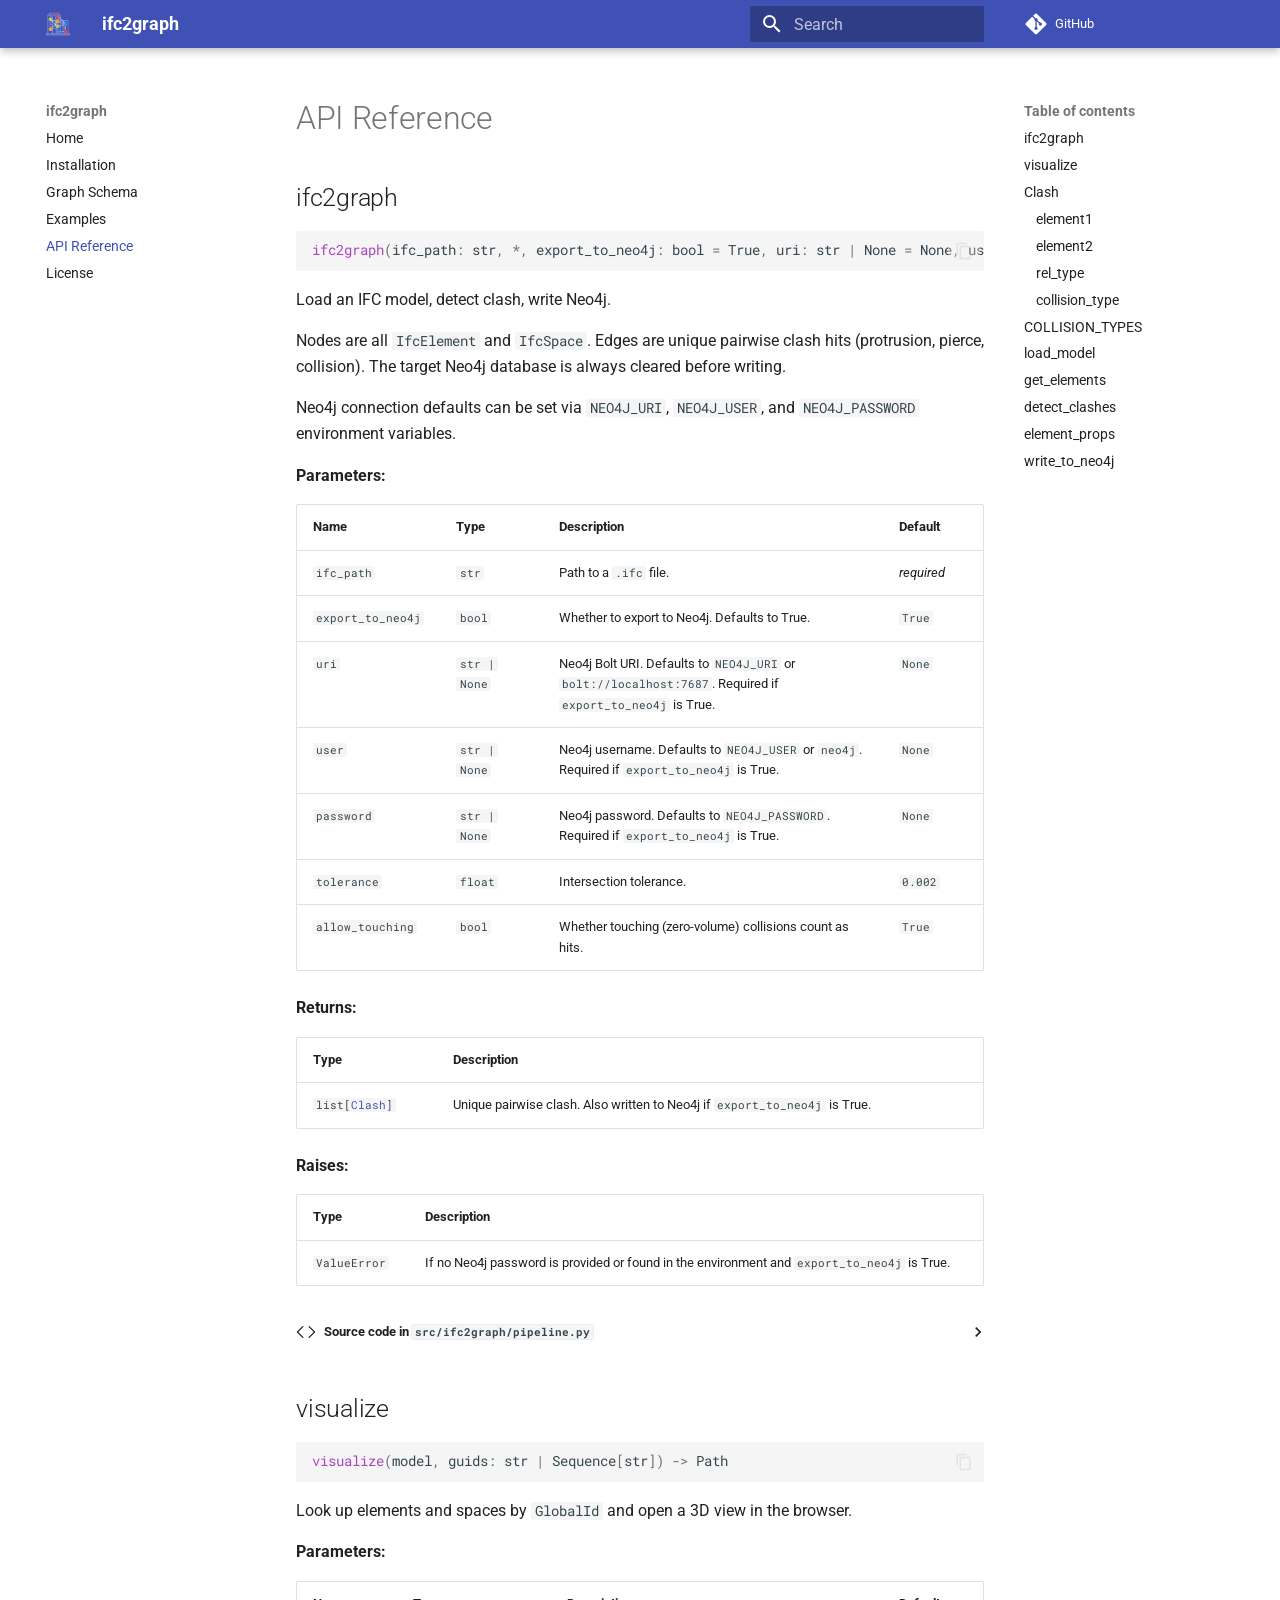
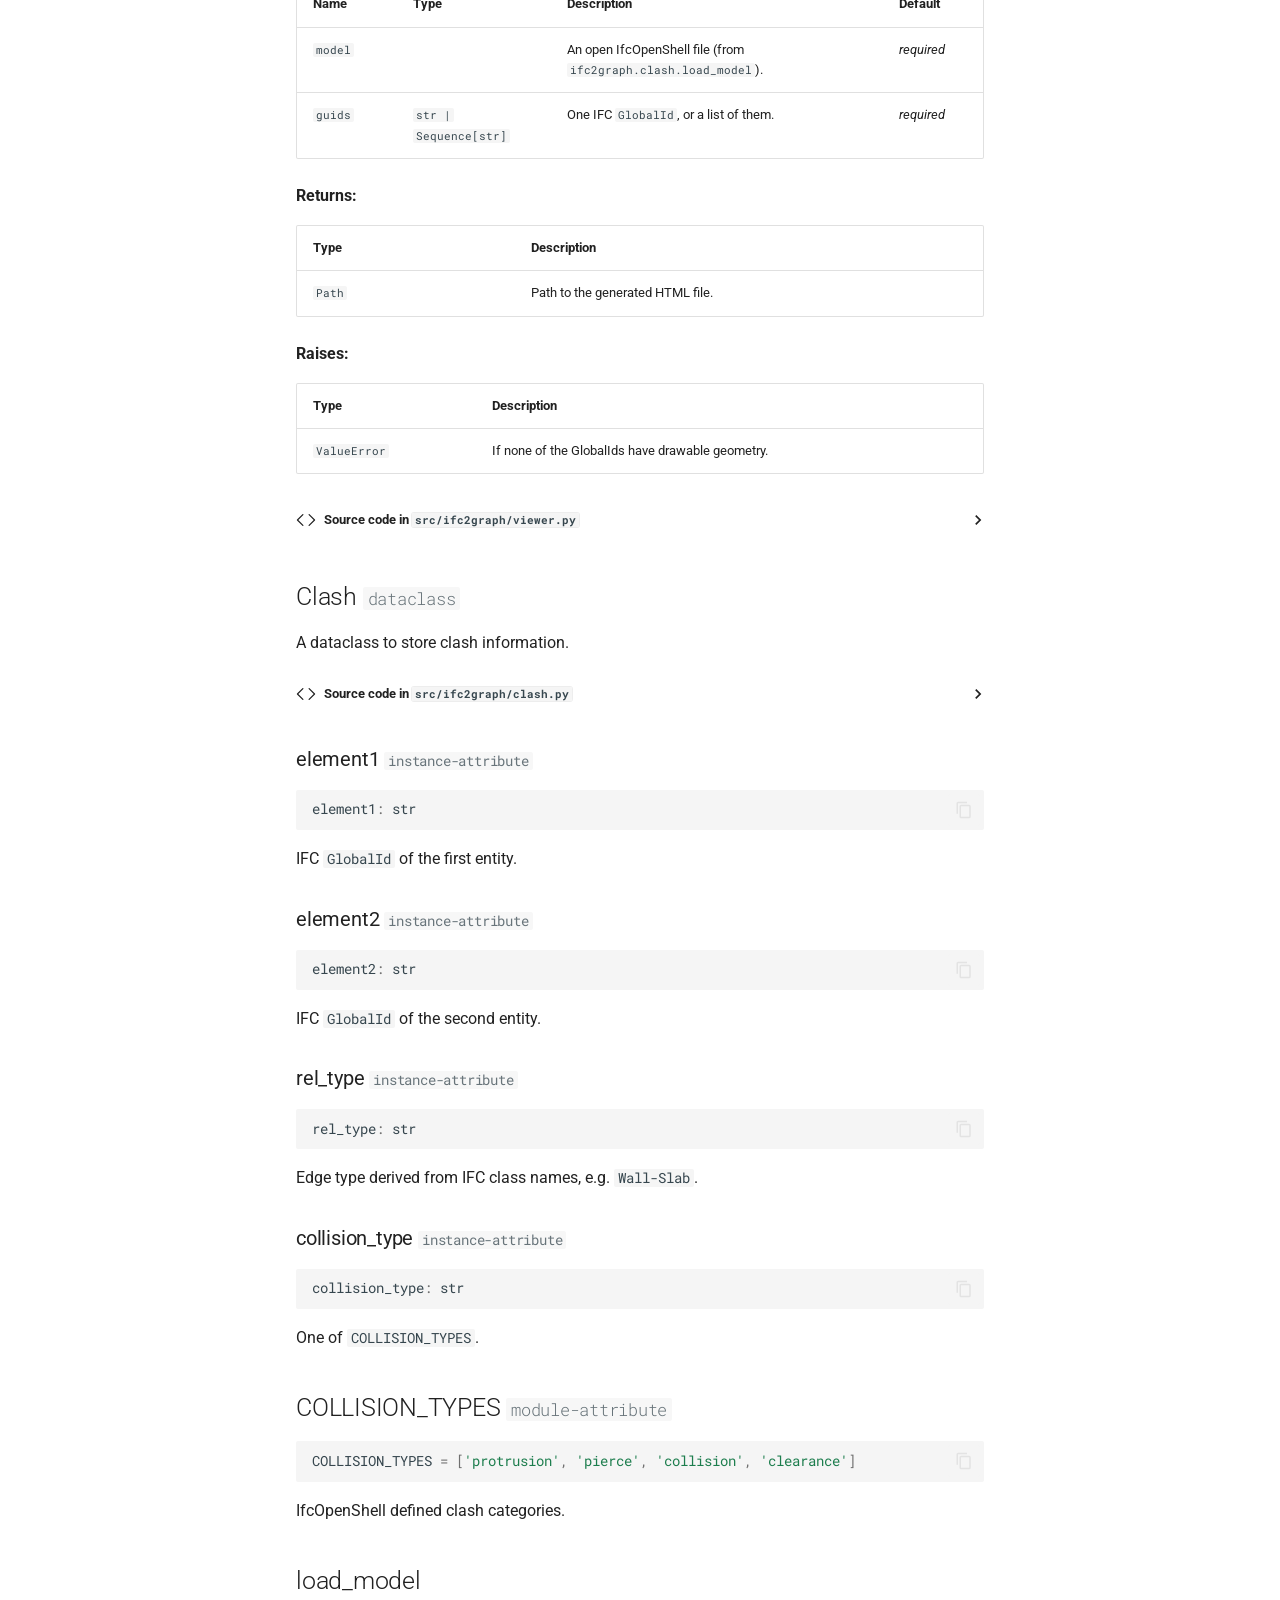
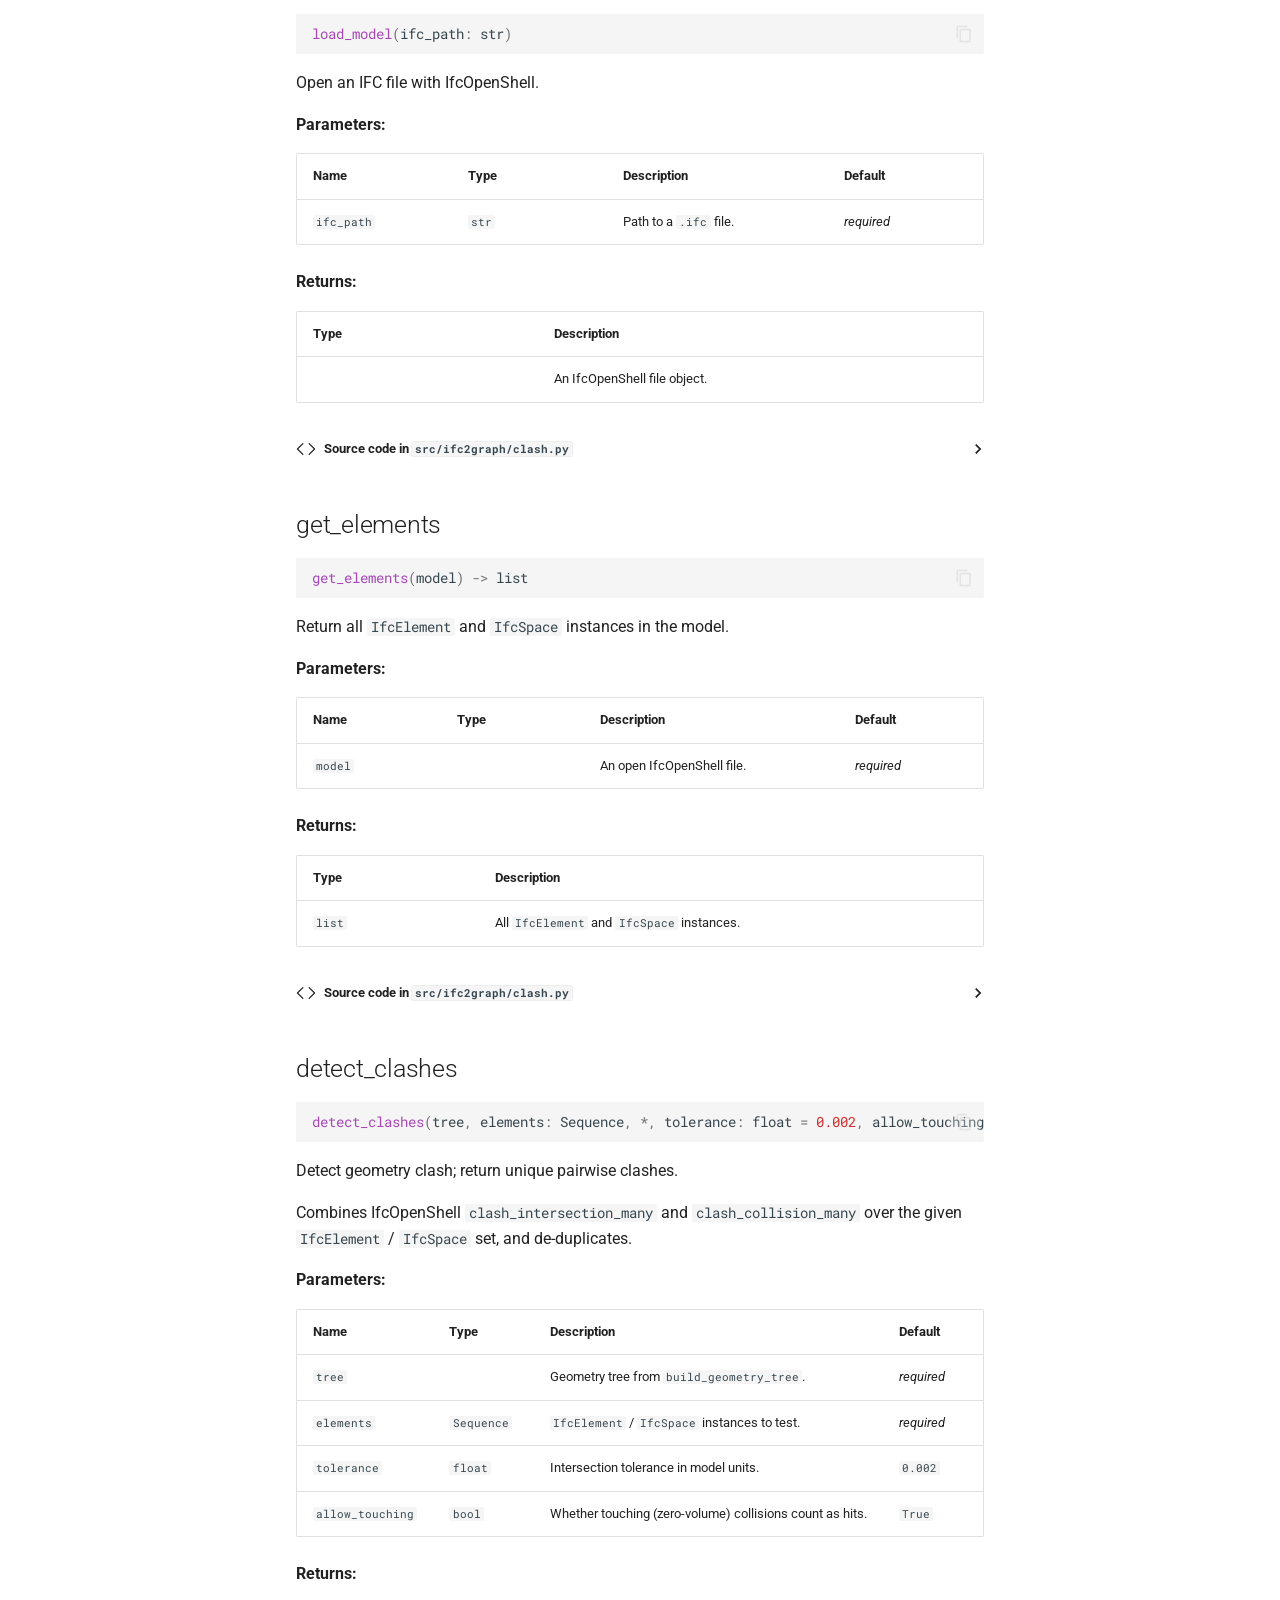
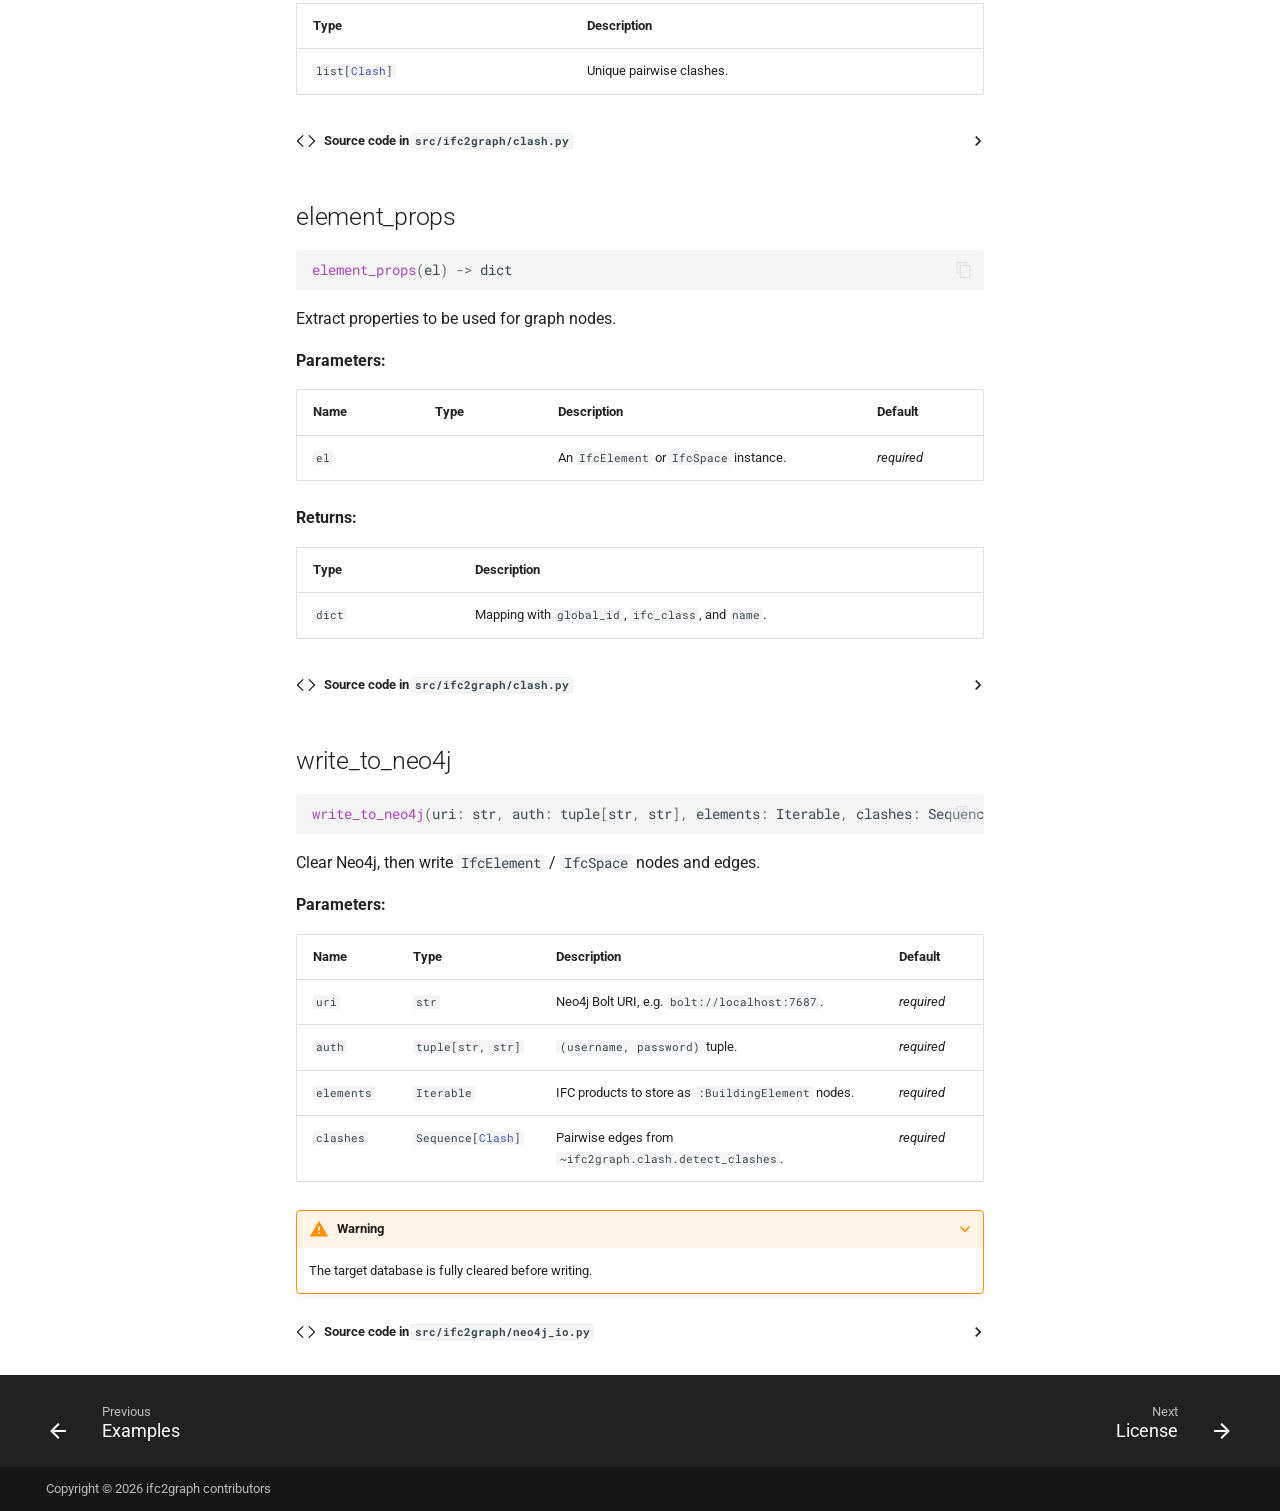
==== commit 2f93b9b4: "Deployed 0617459 with MkDocs version: 1.6.1" ====
--- a/api/index.html
+++ b/api/index.html
@@ -23,7 +23,7 @@
       
       
       <link rel="icon" href="../images/ifc2graph.png">
-      <meta name="generator" content="mkdocs-1.6.1, mkdocs-material-9.7.7">
+      <meta name="generator" content="mkdocs-1.6.1, mkdocs-material-9.8.0">
     
     
       
@@ -31,10 +31,10 @@
       
     
     
-      <link rel="stylesheet" href="../assets/stylesheets/main.ec1eaa64.min.css">
-      
-        
-        <link rel="stylesheet" href="../assets/stylesheets/palette.ab4e12ef.min.css">
+      <link rel="stylesheet" href="../assets/stylesheets/main.57a0d79d.min.css">
+      
+        
+        <link rel="stylesheet" href="../assets/stylesheets/palette.fb2fffe2.min.css">
       
       
 
@@ -991,149 +991,149 @@
 
             <details class="mkdocstrings-source">
               <summary>Source code in <code>src/ifc2graph/pipeline.py</code></summary>
-              <div class="highlight"><table class="highlighttable"><tr><td class="linenos"><div class="linenodiv"><pre><span></span><span class="normal"><a href="#__codelineno-0-18">18</a></span>
-<span class="normal"><a href="#__codelineno-0-19">19</a></span>
-<span class="normal"><a href="#__codelineno-0-20">20</a></span>
-<span class="normal"><a href="#__codelineno-0-21">21</a></span>
-<span class="normal"><a href="#__codelineno-0-22">22</a></span>
-<span class="normal"><a href="#__codelineno-0-23">23</a></span>
-<span class="normal"><a href="#__codelineno-0-24">24</a></span>
-<span class="normal"><a href="#__codelineno-0-25">25</a></span>
-<span class="normal"><a href="#__codelineno-0-26">26</a></span>
-<span class="normal"><a href="#__codelineno-0-27">27</a></span>
-<span class="normal"><a href="#__codelineno-0-28">28</a></span>
-<span class="normal"><a href="#__codelineno-0-29">29</a></span>
-<span class="normal"><a href="#__codelineno-0-30">30</a></span>
-<span class="normal"><a href="#__codelineno-0-31">31</a></span>
-<span class="normal"><a href="#__codelineno-0-32">32</a></span>
-<span class="normal"><a href="#__codelineno-0-33">33</a></span>
-<span class="normal"><a href="#__codelineno-0-34">34</a></span>
-<span class="normal"><a href="#__codelineno-0-35">35</a></span>
-<span class="normal"><a href="#__codelineno-0-36">36</a></span>
-<span class="normal"><a href="#__codelineno-0-37">37</a></span>
-<span class="normal"><a href="#__codelineno-0-38">38</a></span>
-<span class="normal"><a href="#__codelineno-0-39">39</a></span>
-<span class="normal"><a href="#__codelineno-0-40">40</a></span>
-<span class="normal"><a href="#__codelineno-0-41">41</a></span>
-<span class="normal"><a href="#__codelineno-0-42">42</a></span>
-<span class="normal"><a href="#__codelineno-0-43">43</a></span>
-<span class="normal"><a href="#__codelineno-0-44">44</a></span>
-<span class="normal"><a href="#__codelineno-0-45">45</a></span>
-<span class="normal"><a href="#__codelineno-0-46">46</a></span>
-<span class="normal"><a href="#__codelineno-0-47">47</a></span>
-<span class="normal"><a href="#__codelineno-0-48">48</a></span>
-<span class="normal"><a href="#__codelineno-0-49">49</a></span>
-<span class="normal"><a href="#__codelineno-0-50">50</a></span>
-<span class="normal"><a href="#__codelineno-0-51">51</a></span>
-<span class="normal"><a href="#__codelineno-0-52">52</a></span>
-<span class="normal"><a href="#__codelineno-0-53">53</a></span>
-<span class="normal"><a href="#__codelineno-0-54">54</a></span>
-<span class="normal"><a href="#__codelineno-0-55">55</a></span>
-<span class="normal"><a href="#__codelineno-0-56">56</a></span>
-<span class="normal"><a href="#__codelineno-0-57">57</a></span>
-<span class="normal"><a href="#__codelineno-0-58">58</a></span>
-<span class="normal"><a href="#__codelineno-0-59">59</a></span>
-<span class="normal"><a href="#__codelineno-0-60">60</a></span>
-<span class="normal"><a href="#__codelineno-0-61">61</a></span>
-<span class="normal"><a href="#__codelineno-0-62">62</a></span>
-<span class="normal"><a href="#__codelineno-0-63">63</a></span>
-<span class="normal"><a href="#__codelineno-0-64">64</a></span>
-<span class="normal"><a href="#__codelineno-0-65">65</a></span>
-<span class="normal"><a href="#__codelineno-0-66">66</a></span>
-<span class="normal"><a href="#__codelineno-0-67">67</a></span>
-<span class="normal"><a href="#__codelineno-0-68">68</a></span>
-<span class="normal"><a href="#__codelineno-0-69">69</a></span>
-<span class="normal"><a href="#__codelineno-0-70">70</a></span>
-<span class="normal"><a href="#__codelineno-0-71">71</a></span>
-<span class="normal"><a href="#__codelineno-0-72">72</a></span>
-<span class="normal"><a href="#__codelineno-0-73">73</a></span>
-<span class="normal"><a href="#__codelineno-0-74">74</a></span>
-<span class="normal"><a href="#__codelineno-0-75">75</a></span>
-<span class="normal"><a href="#__codelineno-0-76">76</a></span>
-<span class="normal"><a href="#__codelineno-0-77">77</a></span>
-<span class="normal"><a href="#__codelineno-0-78">78</a></span>
-<span class="normal"><a href="#__codelineno-0-79">79</a></span>
-<span class="normal"><a href="#__codelineno-0-80">80</a></span>
-<span class="normal"><a href="#__codelineno-0-81">81</a></span>
-<span class="normal"><a href="#__codelineno-0-82">82</a></span>
-<span class="normal"><a href="#__codelineno-0-83">83</a></span>
-<span class="normal"><a href="#__codelineno-0-84">84</a></span>
-<span class="normal"><a href="#__codelineno-0-85">85</a></span>
-<span class="normal"><a href="#__codelineno-0-86">86</a></span>
-<span class="normal"><a href="#__codelineno-0-87">87</a></span>
-<span class="normal"><a href="#__codelineno-0-88">88</a></span>
-<span class="normal"><a href="#__codelineno-0-89">89</a></span></pre></div></td><td class="code"><div><pre><span></span><code><a id="__codelineno-0-18" name="__codelineno-0-18"></a><span class="k">def</span><span class="w"> </span><span class="nf">ifc2graph</span><span class="p">(</span>
-<a id="__codelineno-0-19" name="__codelineno-0-19"></a>    <span class="n">ifc_path</span><span class="p">:</span> <span class="nb">str</span><span class="p">,</span>
-<a id="__codelineno-0-20" name="__codelineno-0-20"></a>    <span class="o">*</span><span class="p">,</span>
-<a id="__codelineno-0-21" name="__codelineno-0-21"></a>    <span class="n">export_to_neo4j</span><span class="p">:</span> <span class="nb">bool</span> <span class="o">=</span> <span class="kc">True</span><span class="p">,</span>
-<a id="__codelineno-0-22" name="__codelineno-0-22"></a>    <span class="n">uri</span><span class="p">:</span> <span class="nb">str</span> <span class="o">|</span> <span class="kc">None</span> <span class="o">=</span> <span class="kc">None</span><span class="p">,</span>
-<a id="__codelineno-0-23" name="__codelineno-0-23"></a>    <span class="n">user</span><span class="p">:</span> <span class="nb">str</span> <span class="o">|</span> <span class="kc">None</span> <span class="o">=</span> <span class="kc">None</span><span class="p">,</span>
-<a id="__codelineno-0-24" name="__codelineno-0-24"></a>    <span class="n">password</span><span class="p">:</span> <span class="nb">str</span> <span class="o">|</span> <span class="kc">None</span> <span class="o">=</span> <span class="kc">None</span><span class="p">,</span>
-<a id="__codelineno-0-25" name="__codelineno-0-25"></a>    <span class="n">tolerance</span><span class="p">:</span> <span class="nb">float</span> <span class="o">=</span> <span class="mf">0.002</span><span class="p">,</span>
-<a id="__codelineno-0-26" name="__codelineno-0-26"></a>    <span class="n">allow_touching</span><span class="p">:</span> <span class="nb">bool</span> <span class="o">=</span> <span class="kc">True</span><span class="p">,</span>
-<a id="__codelineno-0-27" name="__codelineno-0-27"></a><span class="p">)</span> <span class="o">-&gt;</span> <span class="nb">list</span><span class="p">[</span><span class="n">Clash</span><span class="p">]:</span>
-<a id="__codelineno-0-28" name="__codelineno-0-28"></a><span class="w">    </span><span class="sd">"""Load an IFC model, detect clash, write Neo4j.</span>
-<a id="__codelineno-0-29" name="__codelineno-0-29"></a>
-<a id="__codelineno-0-30" name="__codelineno-0-30"></a><span class="sd">    Nodes are all ``IfcElement`` and ``IfcSpace``. Edges are unique pairwise</span>
-<a id="__codelineno-0-31" name="__codelineno-0-31"></a><span class="sd">    clash hits (protrusion, pierce, collision).</span>
-<a id="__codelineno-0-32" name="__codelineno-0-32"></a><span class="sd">    The target Neo4j database is always cleared before writing.</span>
-<a id="__codelineno-0-33" name="__codelineno-0-33"></a>
-<a id="__codelineno-0-34" name="__codelineno-0-34"></a><span class="sd">    Neo4j connection defaults can be set via ``NEO4J_URI``, ``NEO4J_USER``,</span>
-<a id="__codelineno-0-35" name="__codelineno-0-35"></a><span class="sd">    and ``NEO4J_PASSWORD`` environment variables.</span>
-<a id="__codelineno-0-36" name="__codelineno-0-36"></a>
-<a id="__codelineno-0-37" name="__codelineno-0-37"></a><span class="sd">    Args:</span>
-<a id="__codelineno-0-38" name="__codelineno-0-38"></a><span class="sd">        ifc_path: Path to a ``.ifc`` file.</span>
-<a id="__codelineno-0-39" name="__codelineno-0-39"></a><span class="sd">        export_to_neo4j: Whether to export to Neo4j. Defaults to True.</span>
-<a id="__codelineno-0-40" name="__codelineno-0-40"></a><span class="sd">        uri: Neo4j Bolt URI. Defaults to ``NEO4J_URI`` or ``bolt://localhost:7687``. Required if `export_to_neo4j` is True.</span>
-<a id="__codelineno-0-41" name="__codelineno-0-41"></a><span class="sd">        user: Neo4j username. Defaults to ``NEO4J_USER`` or ``neo4j``. Required if `export_to_neo4j` is True.</span>
-<a id="__codelineno-0-42" name="__codelineno-0-42"></a><span class="sd">        password: Neo4j password. Defaults to ``NEO4J_PASSWORD``. Required if `export_to_neo4j` is True.</span>
-<a id="__codelineno-0-43" name="__codelineno-0-43"></a><span class="sd">        tolerance: Intersection tolerance.</span>
-<a id="__codelineno-0-44" name="__codelineno-0-44"></a><span class="sd">        allow_touching: Whether touching (zero-volume) collisions count as hits.</span>
-<a id="__codelineno-0-45" name="__codelineno-0-45"></a>
-<a id="__codelineno-0-46" name="__codelineno-0-46"></a><span class="sd">    Returns:</span>
-<a id="__codelineno-0-47" name="__codelineno-0-47"></a><span class="sd">        Unique pairwise clash. Also written to Neo4j if `export_to_neo4j` is True.</span>
-<a id="__codelineno-0-48" name="__codelineno-0-48"></a>
-<a id="__codelineno-0-49" name="__codelineno-0-49"></a><span class="sd">    Raises:</span>
-<a id="__codelineno-0-50" name="__codelineno-0-50"></a><span class="sd">        ValueError: If no Neo4j password is provided or found in the environment and `export_to_neo4j` is True.</span>
-<a id="__codelineno-0-51" name="__codelineno-0-51"></a><span class="sd">    """</span>
-<a id="__codelineno-0-52" name="__codelineno-0-52"></a>
-<a id="__codelineno-0-53" name="__codelineno-0-53"></a>    <span class="k">if</span> <span class="n">export_to_neo4j</span><span class="p">:</span>
-<a id="__codelineno-0-54" name="__codelineno-0-54"></a>        <span class="n">uri</span> <span class="o">=</span> <span class="n">uri</span> <span class="ow">or</span> <span class="n">os</span><span class="o">.</span><span class="n">environ</span><span class="o">.</span><span class="n">get</span><span class="p">(</span><span class="s2">"NEO4J_URI"</span><span class="p">,</span> <span class="s2">"bolt://localhost:7687"</span><span class="p">)</span>
-<a id="__codelineno-0-55" name="__codelineno-0-55"></a>        <span class="n">user</span> <span class="o">=</span> <span class="n">user</span> <span class="ow">or</span> <span class="n">os</span><span class="o">.</span><span class="n">environ</span><span class="o">.</span><span class="n">get</span><span class="p">(</span><span class="s2">"NEO4J_USER"</span><span class="p">,</span> <span class="s2">"neo4j"</span><span class="p">)</span>
-<a id="__codelineno-0-56" name="__codelineno-0-56"></a>        <span class="n">password</span> <span class="o">=</span> <span class="n">password</span> <span class="k">if</span> <span class="n">password</span> <span class="ow">is</span> <span class="ow">not</span> <span class="kc">None</span> <span class="k">else</span> <span class="n">os</span><span class="o">.</span><span class="n">environ</span><span class="o">.</span><span class="n">get</span><span class="p">(</span><span class="s2">"NEO4J_PASSWORD"</span><span class="p">)</span>
-<a id="__codelineno-0-57" name="__codelineno-0-57"></a>        <span class="k">if</span> <span class="ow">not</span> <span class="n">password</span><span class="p">:</span>
-<a id="__codelineno-0-58" name="__codelineno-0-58"></a>            <span class="k">raise</span> <span class="ne">ValueError</span><span class="p">(</span>
-<a id="__codelineno-0-59" name="__codelineno-0-59"></a>                <span class="s2">"Neo4j password required: pass password=... or set NEO4J_PASSWORD"</span>
-<a id="__codelineno-0-60" name="__codelineno-0-60"></a>            <span class="p">)</span>
-<a id="__codelineno-0-61" name="__codelineno-0-61"></a>    <span class="k">else</span><span class="p">:</span>
-<a id="__codelineno-0-62" name="__codelineno-0-62"></a>        <span class="nb">print</span><span class="p">(</span><span class="s2">"Neo4j export will be skipped. Only the clash relationships will be returned."</span><span class="p">)</span>
-<a id="__codelineno-0-63" name="__codelineno-0-63"></a>
-<a id="__codelineno-0-64" name="__codelineno-0-64"></a>    <span class="n">start_model_load_time</span> <span class="o">=</span> <span class="n">time</span><span class="o">.</span><span class="n">time</span><span class="p">()</span>
-<a id="__codelineno-0-65" name="__codelineno-0-65"></a>    <span class="n">model</span> <span class="o">=</span> <span class="n">load_model</span><span class="p">(</span><span class="n">ifc_path</span><span class="p">)</span>
-<a id="__codelineno-0-66" name="__codelineno-0-66"></a>    <span class="n">end_model_load_time</span> <span class="o">=</span> <span class="n">time</span><span class="o">.</span><span class="n">time</span><span class="p">()</span>
-<a id="__codelineno-0-67" name="__codelineno-0-67"></a>    <span class="nb">print</span><span class="p">(</span><span class="sa">f</span><span class="s2">"Model loaded in </span><span class="si">{</span><span class="n">end_model_load_time</span><span class="w"> </span><span class="o">-</span><span class="w"> </span><span class="n">start_model_load_time</span><span class="si">:</span><span class="s2">.2f</span><span class="si">}</span><span class="s2"> seconds."</span><span class="p">)</span>
-<a id="__codelineno-0-68" name="__codelineno-0-68"></a>
-<a id="__codelineno-0-69" name="__codelineno-0-69"></a>    <span class="n">tree</span> <span class="o">=</span> <span class="n">build_geometry_tree</span><span class="p">(</span><span class="n">model</span><span class="p">)</span>
-<a id="__codelineno-0-70" name="__codelineno-0-70"></a>
-<a id="__codelineno-0-71" name="__codelineno-0-71"></a>    <span class="n">elements</span> <span class="o">=</span> <span class="n">get_elements</span><span class="p">(</span><span class="n">model</span><span class="p">)</span>
-<a id="__codelineno-0-72" name="__codelineno-0-72"></a>    <span class="nb">print</span><span class="p">(</span><span class="sa">f</span><span class="s2">"</span><span class="si">{</span><span class="nb">len</span><span class="p">(</span><span class="n">elements</span><span class="p">)</span><span class="si">}</span><span class="s2"> elements retrieved."</span><span class="p">)</span>
-<a id="__codelineno-0-73" name="__codelineno-0-73"></a>
-<a id="__codelineno-0-74" name="__codelineno-0-74"></a>    <span class="nb">print</span><span class="p">(</span><span class="s2">"Clash detection started."</span><span class="p">)</span>
-<a id="__codelineno-0-75" name="__codelineno-0-75"></a>    <span class="n">start_clashes_detection_time</span> <span class="o">=</span> <span class="n">time</span><span class="o">.</span><span class="n">time</span><span class="p">()</span>
-<a id="__codelineno-0-76" name="__codelineno-0-76"></a>    <span class="n">clashes</span> <span class="o">=</span> <span class="n">detect_clashes</span><span class="p">(</span>
-<a id="__codelineno-0-77" name="__codelineno-0-77"></a>        <span class="n">tree</span><span class="p">,</span> <span class="n">elements</span><span class="p">,</span> <span class="n">tolerance</span><span class="o">=</span><span class="n">tolerance</span><span class="p">,</span> <span class="n">allow_touching</span><span class="o">=</span><span class="n">allow_touching</span>
-<a id="__codelineno-0-78" name="__codelineno-0-78"></a>    <span class="p">)</span>
-<a id="__codelineno-0-79" name="__codelineno-0-79"></a>    <span class="n">end_clashes_detection_time</span> <span class="o">=</span> <span class="n">time</span><span class="o">.</span><span class="n">time</span><span class="p">()</span>
-<a id="__codelineno-0-80" name="__codelineno-0-80"></a>    <span class="nb">print</span><span class="p">(</span><span class="sa">f</span><span class="s2">"</span><span class="si">{</span><span class="nb">len</span><span class="p">(</span><span class="n">clashes</span><span class="p">)</span><span class="si">}</span><span class="s2"> clash relationships detected in </span><span class="si">{</span><span class="n">end_clashes_detection_time</span><span class="w"> </span><span class="o">-</span><span class="w"> </span><span class="n">start_clashes_detection_time</span><span class="si">:</span><span class="s2">.2f</span><span class="si">}</span><span class="s2"> seconds."</span><span class="p">)</span>
-<a id="__codelineno-0-81" name="__codelineno-0-81"></a>
-<a id="__codelineno-0-82" name="__codelineno-0-82"></a>    <span class="k">if</span> <span class="n">export_to_neo4j</span><span class="p">:</span>
-<a id="__codelineno-0-83" name="__codelineno-0-83"></a>        <span class="nb">print</span><span class="p">(</span><span class="sa">f</span><span class="s2">"Writing </span><span class="si">{</span><span class="nb">len</span><span class="p">(</span><span class="n">clashes</span><span class="p">)</span><span class="si">}</span><span class="s2"> clash relationships to Neo4j."</span><span class="p">)</span>
-<a id="__codelineno-0-84" name="__codelineno-0-84"></a>        <span class="n">start_neo4j_write_time</span> <span class="o">=</span> <span class="n">time</span><span class="o">.</span><span class="n">time</span><span class="p">()</span>
-<a id="__codelineno-0-85" name="__codelineno-0-85"></a>        <span class="n">write_to_neo4j</span><span class="p">(</span><span class="n">uri</span><span class="p">,</span> <span class="p">(</span><span class="n">user</span><span class="p">,</span> <span class="n">password</span><span class="p">),</span> <span class="n">elements</span><span class="p">,</span> <span class="n">clashes</span><span class="p">)</span>
-<a id="__codelineno-0-86" name="__codelineno-0-86"></a>        <span class="n">end_neo4j_write_time</span> <span class="o">=</span> <span class="n">time</span><span class="o">.</span><span class="n">time</span><span class="p">()</span>
-<a id="__codelineno-0-87" name="__codelineno-0-87"></a>        <span class="nb">print</span><span class="p">(</span><span class="sa">f</span><span class="s2">"Neo4j written in </span><span class="si">{</span><span class="n">end_neo4j_write_time</span><span class="w"> </span><span class="o">-</span><span class="w"> </span><span class="n">start_neo4j_write_time</span><span class="si">:</span><span class="s2">.2f</span><span class="si">}</span><span class="s2"> seconds."</span><span class="p">)</span>
-<a id="__codelineno-0-88" name="__codelineno-0-88"></a>
-<a id="__codelineno-0-89" name="__codelineno-0-89"></a>    <span class="k">return</span> <span class="n">clashes</span>
+              <div class="highlight"><table class="highlighttable"><tr><td class="linenos"><div class="linenodiv"><pre><span></span><span class="normal"><a href="#ifc2graph.ifc2graph--source--__codelineno-0-18">18</a></span>
+<span class="normal"><a href="#ifc2graph.ifc2graph--source--__codelineno-0-19">19</a></span>
+<span class="normal"><a href="#ifc2graph.ifc2graph--source--__codelineno-0-20">20</a></span>
+<span class="normal"><a href="#ifc2graph.ifc2graph--source--__codelineno-0-21">21</a></span>
+<span class="normal"><a href="#ifc2graph.ifc2graph--source--__codelineno-0-22">22</a></span>
+<span class="normal"><a href="#ifc2graph.ifc2graph--source--__codelineno-0-23">23</a></span>
+<span class="normal"><a href="#ifc2graph.ifc2graph--source--__codelineno-0-24">24</a></span>
+<span class="normal"><a href="#ifc2graph.ifc2graph--source--__codelineno-0-25">25</a></span>
+<span class="normal"><a href="#ifc2graph.ifc2graph--source--__codelineno-0-26">26</a></span>
+<span class="normal"><a href="#ifc2graph.ifc2graph--source--__codelineno-0-27">27</a></span>
+<span class="normal"><a href="#ifc2graph.ifc2graph--source--__codelineno-0-28">28</a></span>
+<span class="normal"><a href="#ifc2graph.ifc2graph--source--__codelineno-0-29">29</a></span>
+<span class="normal"><a href="#ifc2graph.ifc2graph--source--__codelineno-0-30">30</a></span>
+<span class="normal"><a href="#ifc2graph.ifc2graph--source--__codelineno-0-31">31</a></span>
+<span class="normal"><a href="#ifc2graph.ifc2graph--source--__codelineno-0-32">32</a></span>
+<span class="normal"><a href="#ifc2graph.ifc2graph--source--__codelineno-0-33">33</a></span>
+<span class="normal"><a href="#ifc2graph.ifc2graph--source--__codelineno-0-34">34</a></span>
+<span class="normal"><a href="#ifc2graph.ifc2graph--source--__codelineno-0-35">35</a></span>
+<span class="normal"><a href="#ifc2graph.ifc2graph--source--__codelineno-0-36">36</a></span>
+<span class="normal"><a href="#ifc2graph.ifc2graph--source--__codelineno-0-37">37</a></span>
+<span class="normal"><a href="#ifc2graph.ifc2graph--source--__codelineno-0-38">38</a></span>
+<span class="normal"><a href="#ifc2graph.ifc2graph--source--__codelineno-0-39">39</a></span>
+<span class="normal"><a href="#ifc2graph.ifc2graph--source--__codelineno-0-40">40</a></span>
+<span class="normal"><a href="#ifc2graph.ifc2graph--source--__codelineno-0-41">41</a></span>
+<span class="normal"><a href="#ifc2graph.ifc2graph--source--__codelineno-0-42">42</a></span>
+<span class="normal"><a href="#ifc2graph.ifc2graph--source--__codelineno-0-43">43</a></span>
+<span class="normal"><a href="#ifc2graph.ifc2graph--source--__codelineno-0-44">44</a></span>
+<span class="normal"><a href="#ifc2graph.ifc2graph--source--__codelineno-0-45">45</a></span>
+<span class="normal"><a href="#ifc2graph.ifc2graph--source--__codelineno-0-46">46</a></span>
+<span class="normal"><a href="#ifc2graph.ifc2graph--source--__codelineno-0-47">47</a></span>
+<span class="normal"><a href="#ifc2graph.ifc2graph--source--__codelineno-0-48">48</a></span>
+<span class="normal"><a href="#ifc2graph.ifc2graph--source--__codelineno-0-49">49</a></span>
+<span class="normal"><a href="#ifc2graph.ifc2graph--source--__codelineno-0-50">50</a></span>
+<span class="normal"><a href="#ifc2graph.ifc2graph--source--__codelineno-0-51">51</a></span>
+<span class="normal"><a href="#ifc2graph.ifc2graph--source--__codelineno-0-52">52</a></span>
+<span class="normal"><a href="#ifc2graph.ifc2graph--source--__codelineno-0-53">53</a></span>
+<span class="normal"><a href="#ifc2graph.ifc2graph--source--__codelineno-0-54">54</a></span>
+<span class="normal"><a href="#ifc2graph.ifc2graph--source--__codelineno-0-55">55</a></span>
+<span class="normal"><a href="#ifc2graph.ifc2graph--source--__codelineno-0-56">56</a></span>
+<span class="normal"><a href="#ifc2graph.ifc2graph--source--__codelineno-0-57">57</a></span>
+<span class="normal"><a href="#ifc2graph.ifc2graph--source--__codelineno-0-58">58</a></span>
+<span class="normal"><a href="#ifc2graph.ifc2graph--source--__codelineno-0-59">59</a></span>
+<span class="normal"><a href="#ifc2graph.ifc2graph--source--__codelineno-0-60">60</a></span>
+<span class="normal"><a href="#ifc2graph.ifc2graph--source--__codelineno-0-61">61</a></span>
+<span class="normal"><a href="#ifc2graph.ifc2graph--source--__codelineno-0-62">62</a></span>
+<span class="normal"><a href="#ifc2graph.ifc2graph--source--__codelineno-0-63">63</a></span>
+<span class="normal"><a href="#ifc2graph.ifc2graph--source--__codelineno-0-64">64</a></span>
+<span class="normal"><a href="#ifc2graph.ifc2graph--source--__codelineno-0-65">65</a></span>
+<span class="normal"><a href="#ifc2graph.ifc2graph--source--__codelineno-0-66">66</a></span>
+<span class="normal"><a href="#ifc2graph.ifc2graph--source--__codelineno-0-67">67</a></span>
+<span class="normal"><a href="#ifc2graph.ifc2graph--source--__codelineno-0-68">68</a></span>
+<span class="normal"><a href="#ifc2graph.ifc2graph--source--__codelineno-0-69">69</a></span>
+<span class="normal"><a href="#ifc2graph.ifc2graph--source--__codelineno-0-70">70</a></span>
+<span class="normal"><a href="#ifc2graph.ifc2graph--source--__codelineno-0-71">71</a></span>
+<span class="normal"><a href="#ifc2graph.ifc2graph--source--__codelineno-0-72">72</a></span>
+<span class="normal"><a href="#ifc2graph.ifc2graph--source--__codelineno-0-73">73</a></span>
+<span class="normal"><a href="#ifc2graph.ifc2graph--source--__codelineno-0-74">74</a></span>
+<span class="normal"><a href="#ifc2graph.ifc2graph--source--__codelineno-0-75">75</a></span>
+<span class="normal"><a href="#ifc2graph.ifc2graph--source--__codelineno-0-76">76</a></span>
+<span class="normal"><a href="#ifc2graph.ifc2graph--source--__codelineno-0-77">77</a></span>
+<span class="normal"><a href="#ifc2graph.ifc2graph--source--__codelineno-0-78">78</a></span>
+<span class="normal"><a href="#ifc2graph.ifc2graph--source--__codelineno-0-79">79</a></span>
+<span class="normal"><a href="#ifc2graph.ifc2graph--source--__codelineno-0-80">80</a></span>
+<span class="normal"><a href="#ifc2graph.ifc2graph--source--__codelineno-0-81">81</a></span>
+<span class="normal"><a href="#ifc2graph.ifc2graph--source--__codelineno-0-82">82</a></span>
+<span class="normal"><a href="#ifc2graph.ifc2graph--source--__codelineno-0-83">83</a></span>
+<span class="normal"><a href="#ifc2graph.ifc2graph--source--__codelineno-0-84">84</a></span>
+<span class="normal"><a href="#ifc2graph.ifc2graph--source--__codelineno-0-85">85</a></span>
+<span class="normal"><a href="#ifc2graph.ifc2graph--source--__codelineno-0-86">86</a></span>
+<span class="normal"><a href="#ifc2graph.ifc2graph--source--__codelineno-0-87">87</a></span>
+<span class="normal"><a href="#ifc2graph.ifc2graph--source--__codelineno-0-88">88</a></span>
+<span class="normal"><a href="#ifc2graph.ifc2graph--source--__codelineno-0-89">89</a></span></pre></div></td><td class="code"><div><pre><span></span><code><a id="ifc2graph.ifc2graph--source--__codelineno-0-18" name="ifc2graph.ifc2graph--source--__codelineno-0-18"></a><span class="k">def</span><span class="w"> </span><span class="nf">ifc2graph</span><span class="p">(</span>
+<a id="ifc2graph.ifc2graph--source--__codelineno-0-19" name="ifc2graph.ifc2graph--source--__codelineno-0-19"></a>    <span class="n">ifc_path</span><span class="p">:</span> <span class="nb">str</span><span class="p">,</span>
+<a id="ifc2graph.ifc2graph--source--__codelineno-0-20" name="ifc2graph.ifc2graph--source--__codelineno-0-20"></a>    <span class="o">*</span><span class="p">,</span>
+<a id="ifc2graph.ifc2graph--source--__codelineno-0-21" name="ifc2graph.ifc2graph--source--__codelineno-0-21"></a>    <span class="n">export_to_neo4j</span><span class="p">:</span> <span class="nb">bool</span> <span class="o">=</span> <span class="kc">True</span><span class="p">,</span>
+<a id="ifc2graph.ifc2graph--source--__codelineno-0-22" name="ifc2graph.ifc2graph--source--__codelineno-0-22"></a>    <span class="n">uri</span><span class="p">:</span> <span class="nb">str</span> <span class="o">|</span> <span class="kc">None</span> <span class="o">=</span> <span class="kc">None</span><span class="p">,</span>
+<a id="ifc2graph.ifc2graph--source--__codelineno-0-23" name="ifc2graph.ifc2graph--source--__codelineno-0-23"></a>    <span class="n">user</span><span class="p">:</span> <span class="nb">str</span> <span class="o">|</span> <span class="kc">None</span> <span class="o">=</span> <span class="kc">None</span><span class="p">,</span>
+<a id="ifc2graph.ifc2graph--source--__codelineno-0-24" name="ifc2graph.ifc2graph--source--__codelineno-0-24"></a>    <span class="n">password</span><span class="p">:</span> <span class="nb">str</span> <span class="o">|</span> <span class="kc">None</span> <span class="o">=</span> <span class="kc">None</span><span class="p">,</span>
+<a id="ifc2graph.ifc2graph--source--__codelineno-0-25" name="ifc2graph.ifc2graph--source--__codelineno-0-25"></a>    <span class="n">tolerance</span><span class="p">:</span> <span class="nb">float</span> <span class="o">=</span> <span class="mf">0.002</span><span class="p">,</span>
+<a id="ifc2graph.ifc2graph--source--__codelineno-0-26" name="ifc2graph.ifc2graph--source--__codelineno-0-26"></a>    <span class="n">allow_touching</span><span class="p">:</span> <span class="nb">bool</span> <span class="o">=</span> <span class="kc">True</span><span class="p">,</span>
+<a id="ifc2graph.ifc2graph--source--__codelineno-0-27" name="ifc2graph.ifc2graph--source--__codelineno-0-27"></a><span class="p">)</span> <span class="o">-&gt;</span> <span class="nb">list</span><span class="p">[</span><span class="n">Clash</span><span class="p">]:</span>
+<a id="ifc2graph.ifc2graph--source--__codelineno-0-28" name="ifc2graph.ifc2graph--source--__codelineno-0-28"></a><span class="w">    </span><span class="sd">"""Load an IFC model, detect clash, write Neo4j.</span>
+<a id="ifc2graph.ifc2graph--source--__codelineno-0-29" name="ifc2graph.ifc2graph--source--__codelineno-0-29"></a>
+<a id="ifc2graph.ifc2graph--source--__codelineno-0-30" name="ifc2graph.ifc2graph--source--__codelineno-0-30"></a><span class="sd">    Nodes are all ``IfcElement`` and ``IfcSpace``. Edges are unique pairwise</span>
+<a id="ifc2graph.ifc2graph--source--__codelineno-0-31" name="ifc2graph.ifc2graph--source--__codelineno-0-31"></a><span class="sd">    clash hits (protrusion, pierce, collision).</span>
+<a id="ifc2graph.ifc2graph--source--__codelineno-0-32" name="ifc2graph.ifc2graph--source--__codelineno-0-32"></a><span class="sd">    The target Neo4j database is always cleared before writing.</span>
+<a id="ifc2graph.ifc2graph--source--__codelineno-0-33" name="ifc2graph.ifc2graph--source--__codelineno-0-33"></a>
+<a id="ifc2graph.ifc2graph--source--__codelineno-0-34" name="ifc2graph.ifc2graph--source--__codelineno-0-34"></a><span class="sd">    Neo4j connection defaults can be set via ``NEO4J_URI``, ``NEO4J_USER``,</span>
+<a id="ifc2graph.ifc2graph--source--__codelineno-0-35" name="ifc2graph.ifc2graph--source--__codelineno-0-35"></a><span class="sd">    and ``NEO4J_PASSWORD`` environment variables.</span>
+<a id="ifc2graph.ifc2graph--source--__codelineno-0-36" name="ifc2graph.ifc2graph--source--__codelineno-0-36"></a>
+<a id="ifc2graph.ifc2graph--source--__codelineno-0-37" name="ifc2graph.ifc2graph--source--__codelineno-0-37"></a><span class="sd">    Args:</span>
+<a id="ifc2graph.ifc2graph--source--__codelineno-0-38" name="ifc2graph.ifc2graph--source--__codelineno-0-38"></a><span class="sd">        ifc_path: Path to a ``.ifc`` file.</span>
+<a id="ifc2graph.ifc2graph--source--__codelineno-0-39" name="ifc2graph.ifc2graph--source--__codelineno-0-39"></a><span class="sd">        export_to_neo4j: Whether to export to Neo4j. Defaults to True.</span>
+<a id="ifc2graph.ifc2graph--source--__codelineno-0-40" name="ifc2graph.ifc2graph--source--__codelineno-0-40"></a><span class="sd">        uri: Neo4j Bolt URI. Defaults to ``NEO4J_URI`` or ``bolt://localhost:7687``. Required if `export_to_neo4j` is True.</span>
+<a id="ifc2graph.ifc2graph--source--__codelineno-0-41" name="ifc2graph.ifc2graph--source--__codelineno-0-41"></a><span class="sd">        user: Neo4j username. Defaults to ``NEO4J_USER`` or ``neo4j``. Required if `export_to_neo4j` is True.</span>
+<a id="ifc2graph.ifc2graph--source--__codelineno-0-42" name="ifc2graph.ifc2graph--source--__codelineno-0-42"></a><span class="sd">        password: Neo4j password. Defaults to ``NEO4J_PASSWORD``. Required if `export_to_neo4j` is True.</span>
+<a id="ifc2graph.ifc2graph--source--__codelineno-0-43" name="ifc2graph.ifc2graph--source--__codelineno-0-43"></a><span class="sd">        tolerance: Intersection tolerance.</span>
+<a id="ifc2graph.ifc2graph--source--__codelineno-0-44" name="ifc2graph.ifc2graph--source--__codelineno-0-44"></a><span class="sd">        allow_touching: Whether touching (zero-volume) collisions count as hits.</span>
+<a id="ifc2graph.ifc2graph--source--__codelineno-0-45" name="ifc2graph.ifc2graph--source--__codelineno-0-45"></a>
+<a id="ifc2graph.ifc2graph--source--__codelineno-0-46" name="ifc2graph.ifc2graph--source--__codelineno-0-46"></a><span class="sd">    Returns:</span>
+<a id="ifc2graph.ifc2graph--source--__codelineno-0-47" name="ifc2graph.ifc2graph--source--__codelineno-0-47"></a><span class="sd">        Unique pairwise clash. Also written to Neo4j if `export_to_neo4j` is True.</span>
+<a id="ifc2graph.ifc2graph--source--__codelineno-0-48" name="ifc2graph.ifc2graph--source--__codelineno-0-48"></a>
+<a id="ifc2graph.ifc2graph--source--__codelineno-0-49" name="ifc2graph.ifc2graph--source--__codelineno-0-49"></a><span class="sd">    Raises:</span>
+<a id="ifc2graph.ifc2graph--source--__codelineno-0-50" name="ifc2graph.ifc2graph--source--__codelineno-0-50"></a><span class="sd">        ValueError: If no Neo4j password is provided or found in the environment and `export_to_neo4j` is True.</span>
+<a id="ifc2graph.ifc2graph--source--__codelineno-0-51" name="ifc2graph.ifc2graph--source--__codelineno-0-51"></a><span class="sd">    """</span>
+<a id="ifc2graph.ifc2graph--source--__codelineno-0-52" name="ifc2graph.ifc2graph--source--__codelineno-0-52"></a>
+<a id="ifc2graph.ifc2graph--source--__codelineno-0-53" name="ifc2graph.ifc2graph--source--__codelineno-0-53"></a>    <span class="k">if</span> <span class="n">export_to_neo4j</span><span class="p">:</span>
+<a id="ifc2graph.ifc2graph--source--__codelineno-0-54" name="ifc2graph.ifc2graph--source--__codelineno-0-54"></a>        <span class="n">uri</span> <span class="o">=</span> <span class="n">uri</span> <span class="ow">or</span> <span class="n">os</span><span class="o">.</span><span class="n">environ</span><span class="o">.</span><span class="n">get</span><span class="p">(</span><span class="s2">"NEO4J_URI"</span><span class="p">,</span> <span class="s2">"bolt://localhost:7687"</span><span class="p">)</span>
+<a id="ifc2graph.ifc2graph--source--__codelineno-0-55" name="ifc2graph.ifc2graph--source--__codelineno-0-55"></a>        <span class="n">user</span> <span class="o">=</span> <span class="n">user</span> <span class="ow">or</span> <span class="n">os</span><span class="o">.</span><span class="n">environ</span><span class="o">.</span><span class="n">get</span><span class="p">(</span><span class="s2">"NEO4J_USER"</span><span class="p">,</span> <span class="s2">"neo4j"</span><span class="p">)</span>
+<a id="ifc2graph.ifc2graph--source--__codelineno-0-56" name="ifc2graph.ifc2graph--source--__codelineno-0-56"></a>        <span class="n">password</span> <span class="o">=</span> <span class="n">password</span> <span class="k">if</span> <span class="n">password</span> <span class="ow">is</span> <span class="ow">not</span> <span class="kc">None</span> <span class="k">else</span> <span class="n">os</span><span class="o">.</span><span class="n">environ</span><span class="o">.</span><span class="n">get</span><span class="p">(</span><span class="s2">"NEO4J_PASSWORD"</span><span class="p">)</span>
+<a id="ifc2graph.ifc2graph--source--__codelineno-0-57" name="ifc2graph.ifc2graph--source--__codelineno-0-57"></a>        <span class="k">if</span> <span class="ow">not</span> <span class="n">password</span><span class="p">:</span>
+<a id="ifc2graph.ifc2graph--source--__codelineno-0-58" name="ifc2graph.ifc2graph--source--__codelineno-0-58"></a>            <span class="k">raise</span> <span class="ne">ValueError</span><span class="p">(</span>
+<a id="ifc2graph.ifc2graph--source--__codelineno-0-59" name="ifc2graph.ifc2graph--source--__codelineno-0-59"></a>                <span class="s2">"Neo4j password required: pass password=... or set NEO4J_PASSWORD"</span>
+<a id="ifc2graph.ifc2graph--source--__codelineno-0-60" name="ifc2graph.ifc2graph--source--__codelineno-0-60"></a>            <span class="p">)</span>
+<a id="ifc2graph.ifc2graph--source--__codelineno-0-61" name="ifc2graph.ifc2graph--source--__codelineno-0-61"></a>    <span class="k">else</span><span class="p">:</span>
+<a id="ifc2graph.ifc2graph--source--__codelineno-0-62" name="ifc2graph.ifc2graph--source--__codelineno-0-62"></a>        <span class="nb">print</span><span class="p">(</span><span class="s2">"Neo4j export will be skipped. Only the clash relationships will be returned."</span><span class="p">)</span>
+<a id="ifc2graph.ifc2graph--source--__codelineno-0-63" name="ifc2graph.ifc2graph--source--__codelineno-0-63"></a>
+<a id="ifc2graph.ifc2graph--source--__codelineno-0-64" name="ifc2graph.ifc2graph--source--__codelineno-0-64"></a>    <span class="n">start_model_load_time</span> <span class="o">=</span> <span class="n">time</span><span class="o">.</span><span class="n">time</span><span class="p">()</span>
+<a id="ifc2graph.ifc2graph--source--__codelineno-0-65" name="ifc2graph.ifc2graph--source--__codelineno-0-65"></a>    <span class="n">model</span> <span class="o">=</span> <span class="n">load_model</span><span class="p">(</span><span class="n">ifc_path</span><span class="p">)</span>
+<a id="ifc2graph.ifc2graph--source--__codelineno-0-66" name="ifc2graph.ifc2graph--source--__codelineno-0-66"></a>    <span class="n">end_model_load_time</span> <span class="o">=</span> <span class="n">time</span><span class="o">.</span><span class="n">time</span><span class="p">()</span>
+<a id="ifc2graph.ifc2graph--source--__codelineno-0-67" name="ifc2graph.ifc2graph--source--__codelineno-0-67"></a>    <span class="nb">print</span><span class="p">(</span><span class="sa">f</span><span class="s2">"Model loaded in </span><span class="si">{</span><span class="n">end_model_load_time</span><span class="w"> </span><span class="o">-</span><span class="w"> </span><span class="n">start_model_load_time</span><span class="si">:</span><span class="s2">.2f</span><span class="si">}</span><span class="s2"> seconds."</span><span class="p">)</span>
+<a id="ifc2graph.ifc2graph--source--__codelineno-0-68" name="ifc2graph.ifc2graph--source--__codelineno-0-68"></a>
+<a id="ifc2graph.ifc2graph--source--__codelineno-0-69" name="ifc2graph.ifc2graph--source--__codelineno-0-69"></a>    <span class="n">tree</span> <span class="o">=</span> <span class="n">build_geometry_tree</span><span class="p">(</span><span class="n">model</span><span class="p">)</span>
+<a id="ifc2graph.ifc2graph--source--__codelineno-0-70" name="ifc2graph.ifc2graph--source--__codelineno-0-70"></a>
+<a id="ifc2graph.ifc2graph--source--__codelineno-0-71" name="ifc2graph.ifc2graph--source--__codelineno-0-71"></a>    <span class="n">elements</span> <span class="o">=</span> <span class="n">get_elements</span><span class="p">(</span><span class="n">model</span><span class="p">)</span>
+<a id="ifc2graph.ifc2graph--source--__codelineno-0-72" name="ifc2graph.ifc2graph--source--__codelineno-0-72"></a>    <span class="nb">print</span><span class="p">(</span><span class="sa">f</span><span class="s2">"</span><span class="si">{</span><span class="nb">len</span><span class="p">(</span><span class="n">elements</span><span class="p">)</span><span class="si">}</span><span class="s2"> elements retrieved."</span><span class="p">)</span>
+<a id="ifc2graph.ifc2graph--source--__codelineno-0-73" name="ifc2graph.ifc2graph--source--__codelineno-0-73"></a>
+<a id="ifc2graph.ifc2graph--source--__codelineno-0-74" name="ifc2graph.ifc2graph--source--__codelineno-0-74"></a>    <span class="nb">print</span><span class="p">(</span><span class="s2">"Clash detection started."</span><span class="p">)</span>
+<a id="ifc2graph.ifc2graph--source--__codelineno-0-75" name="ifc2graph.ifc2graph--source--__codelineno-0-75"></a>    <span class="n">start_clashes_detection_time</span> <span class="o">=</span> <span class="n">time</span><span class="o">.</span><span class="n">time</span><span class="p">()</span>
+<a id="ifc2graph.ifc2graph--source--__codelineno-0-76" name="ifc2graph.ifc2graph--source--__codelineno-0-76"></a>    <span class="n">clashes</span> <span class="o">=</span> <span class="n">detect_clashes</span><span class="p">(</span>
+<a id="ifc2graph.ifc2graph--source--__codelineno-0-77" name="ifc2graph.ifc2graph--source--__codelineno-0-77"></a>        <span class="n">tree</span><span class="p">,</span> <span class="n">elements</span><span class="p">,</span> <span class="n">tolerance</span><span class="o">=</span><span class="n">tolerance</span><span class="p">,</span> <span class="n">allow_touching</span><span class="o">=</span><span class="n">allow_touching</span>
+<a id="ifc2graph.ifc2graph--source--__codelineno-0-78" name="ifc2graph.ifc2graph--source--__codelineno-0-78"></a>    <span class="p">)</span>
+<a id="ifc2graph.ifc2graph--source--__codelineno-0-79" name="ifc2graph.ifc2graph--source--__codelineno-0-79"></a>    <span class="n">end_clashes_detection_time</span> <span class="o">=</span> <span class="n">time</span><span class="o">.</span><span class="n">time</span><span class="p">()</span>
+<a id="ifc2graph.ifc2graph--source--__codelineno-0-80" name="ifc2graph.ifc2graph--source--__codelineno-0-80"></a>    <span class="nb">print</span><span class="p">(</span><span class="sa">f</span><span class="s2">"</span><span class="si">{</span><span class="nb">len</span><span class="p">(</span><span class="n">clashes</span><span class="p">)</span><span class="si">}</span><span class="s2"> clash relationships detected in </span><span class="si">{</span><span class="n">end_clashes_detection_time</span><span class="w"> </span><span class="o">-</span><span class="w"> </span><span class="n">start_clashes_detection_time</span><span class="si">:</span><span class="s2">.2f</span><span class="si">}</span><span class="s2"> seconds."</span><span class="p">)</span>
+<a id="ifc2graph.ifc2graph--source--__codelineno-0-81" name="ifc2graph.ifc2graph--source--__codelineno-0-81"></a>
+<a id="ifc2graph.ifc2graph--source--__codelineno-0-82" name="ifc2graph.ifc2graph--source--__codelineno-0-82"></a>    <span class="k">if</span> <span class="n">export_to_neo4j</span><span class="p">:</span>
+<a id="ifc2graph.ifc2graph--source--__codelineno-0-83" name="ifc2graph.ifc2graph--source--__codelineno-0-83"></a>        <span class="nb">print</span><span class="p">(</span><span class="sa">f</span><span class="s2">"Writing </span><span class="si">{</span><span class="nb">len</span><span class="p">(</span><span class="n">clashes</span><span class="p">)</span><span class="si">}</span><span class="s2"> clash relationships to Neo4j."</span><span class="p">)</span>
+<a id="ifc2graph.ifc2graph--source--__codelineno-0-84" name="ifc2graph.ifc2graph--source--__codelineno-0-84"></a>        <span class="n">start_neo4j_write_time</span> <span class="o">=</span> <span class="n">time</span><span class="o">.</span><span class="n">time</span><span class="p">()</span>
+<a id="ifc2graph.ifc2graph--source--__codelineno-0-85" name="ifc2graph.ifc2graph--source--__codelineno-0-85"></a>        <span class="n">write_to_neo4j</span><span class="p">(</span><span class="n">uri</span><span class="p">,</span> <span class="p">(</span><span class="n">user</span><span class="p">,</span> <span class="n">password</span><span class="p">),</span> <span class="n">elements</span><span class="p">,</span> <span class="n">clashes</span><span class="p">)</span>
+<a id="ifc2graph.ifc2graph--source--__codelineno-0-86" name="ifc2graph.ifc2graph--source--__codelineno-0-86"></a>        <span class="n">end_neo4j_write_time</span> <span class="o">=</span> <span class="n">time</span><span class="o">.</span><span class="n">time</span><span class="p">()</span>
+<a id="ifc2graph.ifc2graph--source--__codelineno-0-87" name="ifc2graph.ifc2graph--source--__codelineno-0-87"></a>        <span class="nb">print</span><span class="p">(</span><span class="sa">f</span><span class="s2">"Neo4j written in </span><span class="si">{</span><span class="n">end_neo4j_write_time</span><span class="w"> </span><span class="o">-</span><span class="w"> </span><span class="n">start_neo4j_write_time</span><span class="si">:</span><span class="s2">.2f</span><span class="si">}</span><span class="s2"> seconds."</span><span class="p">)</span>
+<a id="ifc2graph.ifc2graph--source--__codelineno-0-88" name="ifc2graph.ifc2graph--source--__codelineno-0-88"></a>
+<a id="ifc2graph.ifc2graph--source--__codelineno-0-89" name="ifc2graph.ifc2graph--source--__codelineno-0-89"></a>    <span class="k">return</span> <span class="n">clashes</span>
 </code></pre></div></td></tr></table></div>
             </details>
     </div>
@@ -1250,55 +1250,55 @@
 
             <details class="mkdocstrings-source">
               <summary>Source code in <code>src/ifc2graph/viewer.py</code></summary>
-              <div class="highlight"><table class="highlighttable"><tr><td class="linenos"><div class="linenodiv"><pre><span></span><span class="normal"><a href="#__codelineno-0-34">34</a></span>
-<span class="normal"><a href="#__codelineno-0-35">35</a></span>
-<span class="normal"><a href="#__codelineno-0-36">36</a></span>
-<span class="normal"><a href="#__codelineno-0-37">37</a></span>
-<span class="normal"><a href="#__codelineno-0-38">38</a></span>
-<span class="normal"><a href="#__codelineno-0-39">39</a></span>
-<span class="normal"><a href="#__codelineno-0-40">40</a></span>
-<span class="normal"><a href="#__codelineno-0-41">41</a></span>
-<span class="normal"><a href="#__codelineno-0-42">42</a></span>
-<span class="normal"><a href="#__codelineno-0-43">43</a></span>
-<span class="normal"><a href="#__codelineno-0-44">44</a></span>
-<span class="normal"><a href="#__codelineno-0-45">45</a></span>
-<span class="normal"><a href="#__codelineno-0-46">46</a></span>
-<span class="normal"><a href="#__codelineno-0-47">47</a></span>
-<span class="normal"><a href="#__codelineno-0-48">48</a></span>
-<span class="normal"><a href="#__codelineno-0-49">49</a></span>
-<span class="normal"><a href="#__codelineno-0-50">50</a></span>
-<span class="normal"><a href="#__codelineno-0-51">51</a></span>
-<span class="normal"><a href="#__codelineno-0-52">52</a></span>
-<span class="normal"><a href="#__codelineno-0-53">53</a></span>
-<span class="normal"><a href="#__codelineno-0-54">54</a></span>
-<span class="normal"><a href="#__codelineno-0-55">55</a></span>
-<span class="normal"><a href="#__codelineno-0-56">56</a></span>
-<span class="normal"><a href="#__codelineno-0-57">57</a></span>
-<span class="normal"><a href="#__codelineno-0-58">58</a></span></pre></div></td><td class="code"><div><pre><span></span><code><a id="__codelineno-0-34" name="__codelineno-0-34"></a><span class="k">def</span><span class="w"> </span><span class="nf">visualize</span><span class="p">(</span><span class="n">model</span><span class="p">,</span> <span class="n">guids</span><span class="p">:</span> <span class="nb">str</span> <span class="o">|</span> <span class="n">Sequence</span><span class="p">[</span><span class="nb">str</span><span class="p">])</span> <span class="o">-&gt;</span> <span class="n">Path</span><span class="p">:</span>
-<a id="__codelineno-0-35" name="__codelineno-0-35"></a><span class="w">    </span><span class="sd">"""Look up elements and spaces by `GlobalId` and open a 3D view in the browser.</span>
-<a id="__codelineno-0-36" name="__codelineno-0-36"></a>
-<a id="__codelineno-0-37" name="__codelineno-0-37"></a><span class="sd">    Args:</span>
-<a id="__codelineno-0-38" name="__codelineno-0-38"></a><span class="sd">        model: An open IfcOpenShell file (from `ifc2graph.clash.load_model`).</span>
-<a id="__codelineno-0-39" name="__codelineno-0-39"></a><span class="sd">        guids: One IFC ``GlobalId``, or a list of them.</span>
-<a id="__codelineno-0-40" name="__codelineno-0-40"></a>
-<a id="__codelineno-0-41" name="__codelineno-0-41"></a><span class="sd">    Returns:</span>
-<a id="__codelineno-0-42" name="__codelineno-0-42"></a><span class="sd">        Path to the generated HTML file.</span>
-<a id="__codelineno-0-43" name="__codelineno-0-43"></a>
-<a id="__codelineno-0-44" name="__codelineno-0-44"></a><span class="sd">    Raises:</span>
-<a id="__codelineno-0-45" name="__codelineno-0-45"></a><span class="sd">        ValueError: If none of the GlobalIds have drawable geometry.</span>
-<a id="__codelineno-0-46" name="__codelineno-0-46"></a><span class="sd">    """</span>
-<a id="__codelineno-0-47" name="__codelineno-0-47"></a>    <span class="k">if</span> <span class="nb">isinstance</span><span class="p">(</span><span class="n">guids</span><span class="p">,</span> <span class="nb">str</span><span class="p">):</span>
-<a id="__codelineno-0-48" name="__codelineno-0-48"></a>        <span class="n">guids</span> <span class="o">=</span> <span class="p">[</span><span class="n">guids</span><span class="p">]</span>
-<a id="__codelineno-0-49" name="__codelineno-0-49"></a>    <span class="n">meshes</span> <span class="o">=</span> <span class="n">_meshes_from_guids</span><span class="p">(</span><span class="n">model</span><span class="p">,</span> <span class="n">guids</span><span class="p">)</span>
-<a id="__codelineno-0-50" name="__codelineno-0-50"></a>    <span class="k">if</span> <span class="ow">not</span> <span class="n">meshes</span><span class="p">:</span>
-<a id="__codelineno-0-51" name="__codelineno-0-51"></a>        <span class="k">raise</span> <span class="ne">ValueError</span><span class="p">(</span><span class="s2">"none of the given GlobalIds have drawable geometry"</span><span class="p">)</span>
-<a id="__codelineno-0-52" name="__codelineno-0-52"></a>
-<a id="__codelineno-0-53" name="__codelineno-0-53"></a>    <span class="n">fd</span><span class="p">,</span> <span class="n">html_path</span> <span class="o">=</span> <span class="n">tempfile</span><span class="o">.</span><span class="n">mkstemp</span><span class="p">(</span><span class="n">suffix</span><span class="o">=</span><span class="s2">".html"</span><span class="p">,</span> <span class="n">prefix</span><span class="o">=</span><span class="s2">"ifc2graph-"</span><span class="p">)</span>
-<a id="__codelineno-0-54" name="__codelineno-0-54"></a>    <span class="n">os</span><span class="o">.</span><span class="n">close</span><span class="p">(</span><span class="n">fd</span><span class="p">)</span>
-<a id="__codelineno-0-55" name="__codelineno-0-55"></a>    <span class="n">path</span> <span class="o">=</span> <span class="n">Path</span><span class="p">(</span><span class="n">html_path</span><span class="p">)</span>
-<a id="__codelineno-0-56" name="__codelineno-0-56"></a>    <span class="n">path</span><span class="o">.</span><span class="n">write_text</span><span class="p">(</span><span class="n">_HTML</span><span class="o">.</span><span class="n">replace</span><span class="p">(</span><span class="s2">"__MESHES__"</span><span class="p">,</span> <span class="n">json</span><span class="o">.</span><span class="n">dumps</span><span class="p">(</span><span class="n">meshes</span><span class="p">)),</span> <span class="n">encoding</span><span class="o">=</span><span class="s2">"utf-8"</span><span class="p">)</span>
-<a id="__codelineno-0-57" name="__codelineno-0-57"></a>    <span class="n">webbrowser</span><span class="o">.</span><span class="n">open</span><span class="p">(</span><span class="n">path</span><span class="o">.</span><span class="n">as_uri</span><span class="p">())</span>
-<a id="__codelineno-0-58" name="__codelineno-0-58"></a>    <span class="k">return</span> <span class="n">path</span>
+              <div class="highlight"><table class="highlighttable"><tr><td class="linenos"><div class="linenodiv"><pre><span></span><span class="normal"><a href="#ifc2graph.visualize--source--__codelineno-0-34">34</a></span>
+<span class="normal"><a href="#ifc2graph.visualize--source--__codelineno-0-35">35</a></span>
+<span class="normal"><a href="#ifc2graph.visualize--source--__codelineno-0-36">36</a></span>
+<span class="normal"><a href="#ifc2graph.visualize--source--__codelineno-0-37">37</a></span>
+<span class="normal"><a href="#ifc2graph.visualize--source--__codelineno-0-38">38</a></span>
+<span class="normal"><a href="#ifc2graph.visualize--source--__codelineno-0-39">39</a></span>
+<span class="normal"><a href="#ifc2graph.visualize--source--__codelineno-0-40">40</a></span>
+<span class="normal"><a href="#ifc2graph.visualize--source--__codelineno-0-41">41</a></span>
+<span class="normal"><a href="#ifc2graph.visualize--source--__codelineno-0-42">42</a></span>
+<span class="normal"><a href="#ifc2graph.visualize--source--__codelineno-0-43">43</a></span>
+<span class="normal"><a href="#ifc2graph.visualize--source--__codelineno-0-44">44</a></span>
+<span class="normal"><a href="#ifc2graph.visualize--source--__codelineno-0-45">45</a></span>
+<span class="normal"><a href="#ifc2graph.visualize--source--__codelineno-0-46">46</a></span>
+<span class="normal"><a href="#ifc2graph.visualize--source--__codelineno-0-47">47</a></span>
+<span class="normal"><a href="#ifc2graph.visualize--source--__codelineno-0-48">48</a></span>
+<span class="normal"><a href="#ifc2graph.visualize--source--__codelineno-0-49">49</a></span>
+<span class="normal"><a href="#ifc2graph.visualize--source--__codelineno-0-50">50</a></span>
+<span class="normal"><a href="#ifc2graph.visualize--source--__codelineno-0-51">51</a></span>
+<span class="normal"><a href="#ifc2graph.visualize--source--__codelineno-0-52">52</a></span>
+<span class="normal"><a href="#ifc2graph.visualize--source--__codelineno-0-53">53</a></span>
+<span class="normal"><a href="#ifc2graph.visualize--source--__codelineno-0-54">54</a></span>
+<span class="normal"><a href="#ifc2graph.visualize--source--__codelineno-0-55">55</a></span>
+<span class="normal"><a href="#ifc2graph.visualize--source--__codelineno-0-56">56</a></span>
+<span class="normal"><a href="#ifc2graph.visualize--source--__codelineno-0-57">57</a></span>
+<span class="normal"><a href="#ifc2graph.visualize--source--__codelineno-0-58">58</a></span></pre></div></td><td class="code"><div><pre><span></span><code><a id="ifc2graph.visualize--source--__codelineno-0-34" name="ifc2graph.visualize--source--__codelineno-0-34"></a><span class="k">def</span><span class="w"> </span><span class="nf">visualize</span><span class="p">(</span><span class="n">model</span><span class="p">,</span> <span class="n">guids</span><span class="p">:</span> <span class="nb">str</span> <span class="o">|</span> <span class="n">Sequence</span><span class="p">[</span><span class="nb">str</span><span class="p">])</span> <span class="o">-&gt;</span> <span class="n">Path</span><span class="p">:</span>
+<a id="ifc2graph.visualize--source--__codelineno-0-35" name="ifc2graph.visualize--source--__codelineno-0-35"></a><span class="w">    </span><span class="sd">"""Look up elements and spaces by `GlobalId` and open a 3D view in the browser.</span>
+<a id="ifc2graph.visualize--source--__codelineno-0-36" name="ifc2graph.visualize--source--__codelineno-0-36"></a>
+<a id="ifc2graph.visualize--source--__codelineno-0-37" name="ifc2graph.visualize--source--__codelineno-0-37"></a><span class="sd">    Args:</span>
+<a id="ifc2graph.visualize--source--__codelineno-0-38" name="ifc2graph.visualize--source--__codelineno-0-38"></a><span class="sd">        model: An open IfcOpenShell file (from `ifc2graph.clash.load_model`).</span>
+<a id="ifc2graph.visualize--source--__codelineno-0-39" name="ifc2graph.visualize--source--__codelineno-0-39"></a><span class="sd">        guids: One IFC ``GlobalId``, or a list of them.</span>
+<a id="ifc2graph.visualize--source--__codelineno-0-40" name="ifc2graph.visualize--source--__codelineno-0-40"></a>
+<a id="ifc2graph.visualize--source--__codelineno-0-41" name="ifc2graph.visualize--source--__codelineno-0-41"></a><span class="sd">    Returns:</span>
+<a id="ifc2graph.visualize--source--__codelineno-0-42" name="ifc2graph.visualize--source--__codelineno-0-42"></a><span class="sd">        Path to the generated HTML file.</span>
+<a id="ifc2graph.visualize--source--__codelineno-0-43" name="ifc2graph.visualize--source--__codelineno-0-43"></a>
+<a id="ifc2graph.visualize--source--__codelineno-0-44" name="ifc2graph.visualize--source--__codelineno-0-44"></a><span class="sd">    Raises:</span>
+<a id="ifc2graph.visualize--source--__codelineno-0-45" name="ifc2graph.visualize--source--__codelineno-0-45"></a><span class="sd">        ValueError: If none of the GlobalIds have drawable geometry.</span>
+<a id="ifc2graph.visualize--source--__codelineno-0-46" name="ifc2graph.visualize--source--__codelineno-0-46"></a><span class="sd">    """</span>
+<a id="ifc2graph.visualize--source--__codelineno-0-47" name="ifc2graph.visualize--source--__codelineno-0-47"></a>    <span class="k">if</span> <span class="nb">isinstance</span><span class="p">(</span><span class="n">guids</span><span class="p">,</span> <span class="nb">str</span><span class="p">):</span>
+<a id="ifc2graph.visualize--source--__codelineno-0-48" name="ifc2graph.visualize--source--__codelineno-0-48"></a>        <span class="n">guids</span> <span class="o">=</span> <span class="p">[</span><span class="n">guids</span><span class="p">]</span>
+<a id="ifc2graph.visualize--source--__codelineno-0-49" name="ifc2graph.visualize--source--__codelineno-0-49"></a>    <span class="n">meshes</span> <span class="o">=</span> <span class="n">_meshes_from_guids</span><span class="p">(</span><span class="n">model</span><span class="p">,</span> <span class="n">guids</span><span class="p">)</span>
+<a id="ifc2graph.visualize--source--__codelineno-0-50" name="ifc2graph.visualize--source--__codelineno-0-50"></a>    <span class="k">if</span> <span class="ow">not</span> <span class="n">meshes</span><span class="p">:</span>
+<a id="ifc2graph.visualize--source--__codelineno-0-51" name="ifc2graph.visualize--source--__codelineno-0-51"></a>        <span class="k">raise</span> <span class="ne">ValueError</span><span class="p">(</span><span class="s2">"none of the given GlobalIds have drawable geometry"</span><span class="p">)</span>
+<a id="ifc2graph.visualize--source--__codelineno-0-52" name="ifc2graph.visualize--source--__codelineno-0-52"></a>
+<a id="ifc2graph.visualize--source--__codelineno-0-53" name="ifc2graph.visualize--source--__codelineno-0-53"></a>    <span class="n">fd</span><span class="p">,</span> <span class="n">html_path</span> <span class="o">=</span> <span class="n">tempfile</span><span class="o">.</span><span class="n">mkstemp</span><span class="p">(</span><span class="n">suffix</span><span class="o">=</span><span class="s2">".html"</span><span class="p">,</span> <span class="n">prefix</span><span class="o">=</span><span class="s2">"ifc2graph-"</span><span class="p">)</span>
+<a id="ifc2graph.visualize--source--__codelineno-0-54" name="ifc2graph.visualize--source--__codelineno-0-54"></a>    <span class="n">os</span><span class="o">.</span><span class="n">close</span><span class="p">(</span><span class="n">fd</span><span class="p">)</span>
+<a id="ifc2graph.visualize--source--__codelineno-0-55" name="ifc2graph.visualize--source--__codelineno-0-55"></a>    <span class="n">path</span> <span class="o">=</span> <span class="n">Path</span><span class="p">(</span><span class="n">html_path</span><span class="p">)</span>
+<a id="ifc2graph.visualize--source--__codelineno-0-56" name="ifc2graph.visualize--source--__codelineno-0-56"></a>    <span class="n">path</span><span class="o">.</span><span class="n">write_text</span><span class="p">(</span><span class="n">_HTML</span><span class="o">.</span><span class="n">replace</span><span class="p">(</span><span class="s2">"__MESHES__"</span><span class="p">,</span> <span class="n">json</span><span class="o">.</span><span class="n">dumps</span><span class="p">(</span><span class="n">meshes</span><span class="p">)),</span> <span class="n">encoding</span><span class="o">=</span><span class="s2">"utf-8"</span><span class="p">)</span>
+<a id="ifc2graph.visualize--source--__codelineno-0-57" name="ifc2graph.visualize--source--__codelineno-0-57"></a>    <span class="n">webbrowser</span><span class="o">.</span><span class="n">open</span><span class="p">(</span><span class="n">path</span><span class="o">.</span><span class="n">as_uri</span><span class="p">())</span>
+<a id="ifc2graph.visualize--source--__codelineno-0-58" name="ifc2graph.visualize--source--__codelineno-0-58"></a>    <span class="k">return</span> <span class="n">path</span>
 </code></pre></div></td></tr></table></div>
             </details>
     </div>
@@ -1335,29 +1335,29 @@
 
               <details class="mkdocstrings-source">
                 <summary>Source code in <code>src/ifc2graph/clash.py</code></summary>
-                <div class="highlight"><table class="highlighttable"><tr><td class="linenos"><div class="linenodiv"><pre><span></span><span class="normal"><a href="#__codelineno-0-12">12</a></span>
-<span class="normal"><a href="#__codelineno-0-13">13</a></span>
-<span class="normal"><a href="#__codelineno-0-14">14</a></span>
-<span class="normal"><a href="#__codelineno-0-15">15</a></span>
-<span class="normal"><a href="#__codelineno-0-16">16</a></span>
-<span class="normal"><a href="#__codelineno-0-17">17</a></span>
-<span class="normal"><a href="#__codelineno-0-18">18</a></span>
-<span class="normal"><a href="#__codelineno-0-19">19</a></span>
-<span class="normal"><a href="#__codelineno-0-20">20</a></span>
-<span class="normal"><a href="#__codelineno-0-21">21</a></span>
-<span class="normal"><a href="#__codelineno-0-22">22</a></span>
-<span class="normal"><a href="#__codelineno-0-23">23</a></span></pre></div></td><td class="code"><div><pre><span></span><code><a id="__codelineno-0-12" name="__codelineno-0-12"></a><span class="nd">@dataclass</span><span class="p">(</span><span class="n">frozen</span><span class="o">=</span><span class="kc">True</span><span class="p">)</span>
-<a id="__codelineno-0-13" name="__codelineno-0-13"></a><span class="k">class</span><span class="w"> </span><span class="nc">Clash</span><span class="p">:</span>
-<a id="__codelineno-0-14" name="__codelineno-0-14"></a><span class="w">    </span><span class="sd">"""A dataclass to store clash information."""</span>
-<a id="__codelineno-0-15" name="__codelineno-0-15"></a>
-<a id="__codelineno-0-16" name="__codelineno-0-16"></a>    <span class="n">element1</span><span class="p">:</span> <span class="nb">str</span>
-<a id="__codelineno-0-17" name="__codelineno-0-17"></a><span class="w">    </span><span class="sd">"""IFC ``GlobalId`` of the first entity."""</span>
-<a id="__codelineno-0-18" name="__codelineno-0-18"></a>    <span class="n">element2</span><span class="p">:</span> <span class="nb">str</span>
-<a id="__codelineno-0-19" name="__codelineno-0-19"></a><span class="w">    </span><span class="sd">"""IFC ``GlobalId`` of the second entity."""</span>
-<a id="__codelineno-0-20" name="__codelineno-0-20"></a>    <span class="n">rel_type</span><span class="p">:</span> <span class="nb">str</span>
-<a id="__codelineno-0-21" name="__codelineno-0-21"></a><span class="w">    </span><span class="sd">"""Edge type derived from IFC class names, e.g. ``Wall-Slab``."""</span>
-<a id="__codelineno-0-22" name="__codelineno-0-22"></a>    <span class="n">collision_type</span><span class="p">:</span> <span class="nb">str</span>
-<a id="__codelineno-0-23" name="__codelineno-0-23"></a><span class="w">    </span><span class="sd">"""One of `COLLISION_TYPES`."""</span>
+                <div class="highlight"><table class="highlighttable"><tr><td class="linenos"><div class="linenodiv"><pre><span></span><span class="normal"><a href="#ifc2graph.Clash--source--__codelineno-0-12">12</a></span>
+<span class="normal"><a href="#ifc2graph.Clash--source--__codelineno-0-13">13</a></span>
+<span class="normal"><a href="#ifc2graph.Clash--source--__codelineno-0-14">14</a></span>
+<span class="normal"><a href="#ifc2graph.Clash--source--__codelineno-0-15">15</a></span>
+<span class="normal"><a href="#ifc2graph.Clash--source--__codelineno-0-16">16</a></span>
+<span class="normal"><a href="#ifc2graph.Clash--source--__codelineno-0-17">17</a></span>
+<span class="normal"><a href="#ifc2graph.Clash--source--__codelineno-0-18">18</a></span>
+<span class="normal"><a href="#ifc2graph.Clash--source--__codelineno-0-19">19</a></span>
+<span class="normal"><a href="#ifc2graph.Clash--source--__codelineno-0-20">20</a></span>
+<span class="normal"><a href="#ifc2graph.Clash--source--__codelineno-0-21">21</a></span>
+<span class="normal"><a href="#ifc2graph.Clash--source--__codelineno-0-22">22</a></span>
+<span class="normal"><a href="#ifc2graph.Clash--source--__codelineno-0-23">23</a></span></pre></div></td><td class="code"><div><pre><span></span><code><a id="ifc2graph.Clash--source--__codelineno-0-12" name="ifc2graph.Clash--source--__codelineno-0-12"></a><span class="nd">@dataclass</span><span class="p">(</span><span class="n">frozen</span><span class="o">=</span><span class="kc">True</span><span class="p">)</span>
+<a id="ifc2graph.Clash--source--__codelineno-0-13" name="ifc2graph.Clash--source--__codelineno-0-13"></a><span class="k">class</span><span class="w"> </span><span class="nc">Clash</span><span class="p">:</span>
+<a id="ifc2graph.Clash--source--__codelineno-0-14" name="ifc2graph.Clash--source--__codelineno-0-14"></a><span class="w">    </span><span class="sd">"""A dataclass to store clash information."""</span>
+<a id="ifc2graph.Clash--source--__codelineno-0-15" name="ifc2graph.Clash--source--__codelineno-0-15"></a>
+<a id="ifc2graph.Clash--source--__codelineno-0-16" name="ifc2graph.Clash--source--__codelineno-0-16"></a>    <span class="n">element1</span><span class="p">:</span> <span class="nb">str</span>
+<a id="ifc2graph.Clash--source--__codelineno-0-17" name="ifc2graph.Clash--source--__codelineno-0-17"></a><span class="w">    </span><span class="sd">"""IFC ``GlobalId`` of the first entity."""</span>
+<a id="ifc2graph.Clash--source--__codelineno-0-18" name="ifc2graph.Clash--source--__codelineno-0-18"></a>    <span class="n">element2</span><span class="p">:</span> <span class="nb">str</span>
+<a id="ifc2graph.Clash--source--__codelineno-0-19" name="ifc2graph.Clash--source--__codelineno-0-19"></a><span class="w">    </span><span class="sd">"""IFC ``GlobalId`` of the second entity."""</span>
+<a id="ifc2graph.Clash--source--__codelineno-0-20" name="ifc2graph.Clash--source--__codelineno-0-20"></a>    <span class="n">rel_type</span><span class="p">:</span> <span class="nb">str</span>
+<a id="ifc2graph.Clash--source--__codelineno-0-21" name="ifc2graph.Clash--source--__codelineno-0-21"></a><span class="w">    </span><span class="sd">"""Edge type derived from IFC class names, e.g. ``Wall-Slab``."""</span>
+<a id="ifc2graph.Clash--source--__codelineno-0-22" name="ifc2graph.Clash--source--__codelineno-0-22"></a>    <span class="n">collision_type</span><span class="p">:</span> <span class="nb">str</span>
+<a id="ifc2graph.Clash--source--__codelineno-0-23" name="ifc2graph.Clash--source--__codelineno-0-23"></a><span class="w">    </span><span class="sd">"""One of `COLLISION_TYPES`."""</span>
 </code></pre></div></td></tr></table></div>
               </details>
 
@@ -1573,25 +1573,25 @@
 
             <details class="mkdocstrings-source">
               <summary>Source code in <code>src/ifc2graph/clash.py</code></summary>
-              <div class="highlight"><table class="highlighttable"><tr><td class="linenos"><div class="linenodiv"><pre><span></span><span class="normal"><a href="#__codelineno-0-30">30</a></span>
-<span class="normal"><a href="#__codelineno-0-31">31</a></span>
-<span class="normal"><a href="#__codelineno-0-32">32</a></span>
-<span class="normal"><a href="#__codelineno-0-33">33</a></span>
-<span class="normal"><a href="#__codelineno-0-34">34</a></span>
-<span class="normal"><a href="#__codelineno-0-35">35</a></span>
-<span class="normal"><a href="#__codelineno-0-36">36</a></span>
-<span class="normal"><a href="#__codelineno-0-37">37</a></span>
-<span class="normal"><a href="#__codelineno-0-38">38</a></span>
-<span class="normal"><a href="#__codelineno-0-39">39</a></span></pre></div></td><td class="code"><div><pre><span></span><code><a id="__codelineno-0-30" name="__codelineno-0-30"></a><span class="k">def</span><span class="w"> </span><span class="nf">load_model</span><span class="p">(</span><span class="n">ifc_path</span><span class="p">:</span> <span class="nb">str</span><span class="p">):</span>
-<a id="__codelineno-0-31" name="__codelineno-0-31"></a><span class="w">    </span><span class="sd">"""Open an IFC file with IfcOpenShell.</span>
-<a id="__codelineno-0-32" name="__codelineno-0-32"></a>
-<a id="__codelineno-0-33" name="__codelineno-0-33"></a><span class="sd">    Args:</span>
-<a id="__codelineno-0-34" name="__codelineno-0-34"></a><span class="sd">        ifc_path: Path to a ``.ifc`` file.</span>
-<a id="__codelineno-0-35" name="__codelineno-0-35"></a>
-<a id="__codelineno-0-36" name="__codelineno-0-36"></a><span class="sd">    Returns:</span>
-<a id="__codelineno-0-37" name="__codelineno-0-37"></a><span class="sd">        An IfcOpenShell file object.</span>
-<a id="__codelineno-0-38" name="__codelineno-0-38"></a><span class="sd">    """</span>
-<a id="__codelineno-0-39" name="__codelineno-0-39"></a>    <span class="k">return</span> <span class="n">ifcopenshell</span><span class="o">.</span><span class="n">open</span><span class="p">(</span><span class="n">ifc_path</span><span class="p">)</span>
+              <div class="highlight"><table class="highlighttable"><tr><td class="linenos"><div class="linenodiv"><pre><span></span><span class="normal"><a href="#ifc2graph.load_model--source--__codelineno-0-30">30</a></span>
+<span class="normal"><a href="#ifc2graph.load_model--source--__codelineno-0-31">31</a></span>
+<span class="normal"><a href="#ifc2graph.load_model--source--__codelineno-0-32">32</a></span>
+<span class="normal"><a href="#ifc2graph.load_model--source--__codelineno-0-33">33</a></span>
+<span class="normal"><a href="#ifc2graph.load_model--source--__codelineno-0-34">34</a></span>
+<span class="normal"><a href="#ifc2graph.load_model--source--__codelineno-0-35">35</a></span>
+<span class="normal"><a href="#ifc2graph.load_model--source--__codelineno-0-36">36</a></span>
+<span class="normal"><a href="#ifc2graph.load_model--source--__codelineno-0-37">37</a></span>
+<span class="normal"><a href="#ifc2graph.load_model--source--__codelineno-0-38">38</a></span>
+<span class="normal"><a href="#ifc2graph.load_model--source--__codelineno-0-39">39</a></span></pre></div></td><td class="code"><div><pre><span></span><code><a id="ifc2graph.load_model--source--__codelineno-0-30" name="ifc2graph.load_model--source--__codelineno-0-30"></a><span class="k">def</span><span class="w"> </span><span class="nf">load_model</span><span class="p">(</span><span class="n">ifc_path</span><span class="p">:</span> <span class="nb">str</span><span class="p">):</span>
+<a id="ifc2graph.load_model--source--__codelineno-0-31" name="ifc2graph.load_model--source--__codelineno-0-31"></a><span class="w">    </span><span class="sd">"""Open an IFC file with IfcOpenShell.</span>
+<a id="ifc2graph.load_model--source--__codelineno-0-32" name="ifc2graph.load_model--source--__codelineno-0-32"></a>
+<a id="ifc2graph.load_model--source--__codelineno-0-33" name="ifc2graph.load_model--source--__codelineno-0-33"></a><span class="sd">    Args:</span>
+<a id="ifc2graph.load_model--source--__codelineno-0-34" name="ifc2graph.load_model--source--__codelineno-0-34"></a><span class="sd">        ifc_path: Path to a ``.ifc`` file.</span>
+<a id="ifc2graph.load_model--source--__codelineno-0-35" name="ifc2graph.load_model--source--__codelineno-0-35"></a>
+<a id="ifc2graph.load_model--source--__codelineno-0-36" name="ifc2graph.load_model--source--__codelineno-0-36"></a><span class="sd">    Returns:</span>
+<a id="ifc2graph.load_model--source--__codelineno-0-37" name="ifc2graph.load_model--source--__codelineno-0-37"></a><span class="sd">        An IfcOpenShell file object.</span>
+<a id="ifc2graph.load_model--source--__codelineno-0-38" name="ifc2graph.load_model--source--__codelineno-0-38"></a><span class="sd">    """</span>
+<a id="ifc2graph.load_model--source--__codelineno-0-39" name="ifc2graph.load_model--source--__codelineno-0-39"></a>    <span class="k">return</span> <span class="n">ifcopenshell</span><span class="o">.</span><span class="n">open</span><span class="p">(</span><span class="n">ifc_path</span><span class="p">)</span>
 </code></pre></div></td></tr></table></div>
             </details>
     </div>
@@ -1669,25 +1669,25 @@
 
             <details class="mkdocstrings-source">
               <summary>Source code in <code>src/ifc2graph/clash.py</code></summary>
-              <div class="highlight"><table class="highlighttable"><tr><td class="linenos"><div class="linenodiv"><pre><span></span><span class="normal"><a href="#__codelineno-0-64">64</a></span>
-<span class="normal"><a href="#__codelineno-0-65">65</a></span>
-<span class="normal"><a href="#__codelineno-0-66">66</a></span>
-<span class="normal"><a href="#__codelineno-0-67">67</a></span>
-<span class="normal"><a href="#__codelineno-0-68">68</a></span>
-<span class="normal"><a href="#__codelineno-0-69">69</a></span>
-<span class="normal"><a href="#__codelineno-0-70">70</a></span>
-<span class="normal"><a href="#__codelineno-0-71">71</a></span>
-<span class="normal"><a href="#__codelineno-0-72">72</a></span>
-<span class="normal"><a href="#__codelineno-0-73">73</a></span></pre></div></td><td class="code"><div><pre><span></span><code><a id="__codelineno-0-64" name="__codelineno-0-64"></a><span class="k">def</span><span class="w"> </span><span class="nf">get_elements</span><span class="p">(</span><span class="n">model</span><span class="p">)</span> <span class="o">-&gt;</span> <span class="nb">list</span><span class="p">:</span>
-<a id="__codelineno-0-65" name="__codelineno-0-65"></a><span class="w">    </span><span class="sd">"""Return all ``IfcElement`` and ``IfcSpace`` instances in the model.</span>
-<a id="__codelineno-0-66" name="__codelineno-0-66"></a>
-<a id="__codelineno-0-67" name="__codelineno-0-67"></a><span class="sd">    Args:</span>
-<a id="__codelineno-0-68" name="__codelineno-0-68"></a><span class="sd">        model: An open IfcOpenShell file.</span>
-<a id="__codelineno-0-69" name="__codelineno-0-69"></a>
-<a id="__codelineno-0-70" name="__codelineno-0-70"></a><span class="sd">    Returns:</span>
-<a id="__codelineno-0-71" name="__codelineno-0-71"></a><span class="sd">        All ``IfcElement`` and ``IfcSpace`` instances.</span>
-<a id="__codelineno-0-72" name="__codelineno-0-72"></a><span class="sd">    """</span>
-<a id="__codelineno-0-73" name="__codelineno-0-73"></a>    <span class="k">return</span> <span class="n">model</span><span class="o">.</span><span class="n">by_type</span><span class="p">(</span><span class="s2">"IfcElement"</span><span class="p">)</span> <span class="o">+</span> <span class="n">model</span><span class="o">.</span><span class="n">by_type</span><span class="p">(</span><span class="s2">"IfcSpace"</span><span class="p">)</span>
+              <div class="highlight"><table class="highlighttable"><tr><td class="linenos"><div class="linenodiv"><pre><span></span><span class="normal"><a href="#ifc2graph.get_elements--source--__codelineno-0-64">64</a></span>
+<span class="normal"><a href="#ifc2graph.get_elements--source--__codelineno-0-65">65</a></span>
+<span class="normal"><a href="#ifc2graph.get_elements--source--__codelineno-0-66">66</a></span>
+<span class="normal"><a href="#ifc2graph.get_elements--source--__codelineno-0-67">67</a></span>
+<span class="normal"><a href="#ifc2graph.get_elements--source--__codelineno-0-68">68</a></span>
+<span class="normal"><a href="#ifc2graph.get_elements--source--__codelineno-0-69">69</a></span>
+<span class="normal"><a href="#ifc2graph.get_elements--source--__codelineno-0-70">70</a></span>
+<span class="normal"><a href="#ifc2graph.get_elements--source--__codelineno-0-71">71</a></span>
+<span class="normal"><a href="#ifc2graph.get_elements--source--__codelineno-0-72">72</a></span>
+<span class="normal"><a href="#ifc2graph.get_elements--source--__codelineno-0-73">73</a></span></pre></div></td><td class="code"><div><pre><span></span><code><a id="ifc2graph.get_elements--source--__codelineno-0-64" name="ifc2graph.get_elements--source--__codelineno-0-64"></a><span class="k">def</span><span class="w"> </span><span class="nf">get_elements</span><span class="p">(</span><span class="n">model</span><span class="p">)</span> <span class="o">-&gt;</span> <span class="nb">list</span><span class="p">:</span>
+<a id="ifc2graph.get_elements--source--__codelineno-0-65" name="ifc2graph.get_elements--source--__codelineno-0-65"></a><span class="w">    </span><span class="sd">"""Return all ``IfcElement`` and ``IfcSpace`` instances in the model.</span>
+<a id="ifc2graph.get_elements--source--__codelineno-0-66" name="ifc2graph.get_elements--source--__codelineno-0-66"></a>
+<a id="ifc2graph.get_elements--source--__codelineno-0-67" name="ifc2graph.get_elements--source--__codelineno-0-67"></a><span class="sd">    Args:</span>
+<a id="ifc2graph.get_elements--source--__codelineno-0-68" name="ifc2graph.get_elements--source--__codelineno-0-68"></a><span class="sd">        model: An open IfcOpenShell file.</span>
+<a id="ifc2graph.get_elements--source--__codelineno-0-69" name="ifc2graph.get_elements--source--__codelineno-0-69"></a>
+<a id="ifc2graph.get_elements--source--__codelineno-0-70" name="ifc2graph.get_elements--source--__codelineno-0-70"></a><span class="sd">    Returns:</span>
+<a id="ifc2graph.get_elements--source--__codelineno-0-71" name="ifc2graph.get_elements--source--__codelineno-0-71"></a><span class="sd">        All ``IfcElement`` and ``IfcSpace`` instances.</span>
+<a id="ifc2graph.get_elements--source--__codelineno-0-72" name="ifc2graph.get_elements--source--__codelineno-0-72"></a><span class="sd">    """</span>
+<a id="ifc2graph.get_elements--source--__codelineno-0-73" name="ifc2graph.get_elements--source--__codelineno-0-73"></a>    <span class="k">return</span> <span class="n">model</span><span class="o">.</span><span class="n">by_type</span><span class="p">(</span><span class="s2">"IfcElement"</span><span class="p">)</span> <span class="o">+</span> <span class="n">model</span><span class="o">.</span><span class="n">by_type</span><span class="p">(</span><span class="s2">"IfcSpace"</span><span class="p">)</span>
 </code></pre></div></td></tr></table></div>
             </details>
     </div>
@@ -1825,81 +1825,81 @@
 
             <details class="mkdocstrings-source">
               <summary>Source code in <code>src/ifc2graph/clash.py</code></summary>
-              <div class="highlight"><table class="highlighttable"><tr><td class="linenos"><div class="linenodiv"><pre><span></span><span class="normal"><a href="#__codelineno-0-104">104</a></span>
-<span class="normal"><a href="#__codelineno-0-105">105</a></span>
-<span class="normal"><a href="#__codelineno-0-106">106</a></span>
-<span class="normal"><a href="#__codelineno-0-107">107</a></span>
-<span class="normal"><a href="#__codelineno-0-108">108</a></span>
-<span class="normal"><a href="#__codelineno-0-109">109</a></span>
-<span class="normal"><a href="#__codelineno-0-110">110</a></span>
-<span class="normal"><a href="#__codelineno-0-111">111</a></span>
-<span class="normal"><a href="#__codelineno-0-112">112</a></span>
-<span class="normal"><a href="#__codelineno-0-113">113</a></span>
-<span class="normal"><a href="#__codelineno-0-114">114</a></span>
-<span class="normal"><a href="#__codelineno-0-115">115</a></span>
-<span class="normal"><a href="#__codelineno-0-116">116</a></span>
-<span class="normal"><a href="#__codelineno-0-117">117</a></span>
-<span class="normal"><a href="#__codelineno-0-118">118</a></span>
-<span class="normal"><a href="#__codelineno-0-119">119</a></span>
-<span class="normal"><a href="#__codelineno-0-120">120</a></span>
-<span class="normal"><a href="#__codelineno-0-121">121</a></span>
-<span class="normal"><a href="#__codelineno-0-122">122</a></span>
-<span class="normal"><a href="#__codelineno-0-123">123</a></span>
-<span class="normal"><a href="#__codelineno-0-124">124</a></span>
-<span class="normal"><a href="#__codelineno-0-125">125</a></span>
-<span class="normal"><a href="#__codelineno-0-126">126</a></span>
-<span class="normal"><a href="#__codelineno-0-127">127</a></span>
-<span class="normal"><a href="#__codelineno-0-128">128</a></span>
-<span class="normal"><a href="#__codelineno-0-129">129</a></span>
-<span class="normal"><a href="#__codelineno-0-130">130</a></span>
-<span class="normal"><a href="#__codelineno-0-131">131</a></span>
-<span class="normal"><a href="#__codelineno-0-132">132</a></span>
-<span class="normal"><a href="#__codelineno-0-133">133</a></span>
-<span class="normal"><a href="#__codelineno-0-134">134</a></span>
-<span class="normal"><a href="#__codelineno-0-135">135</a></span>
-<span class="normal"><a href="#__codelineno-0-136">136</a></span>
-<span class="normal"><a href="#__codelineno-0-137">137</a></span>
-<span class="normal"><a href="#__codelineno-0-138">138</a></span>
-<span class="normal"><a href="#__codelineno-0-139">139</a></span>
-<span class="normal"><a href="#__codelineno-0-140">140</a></span>
-<span class="normal"><a href="#__codelineno-0-141">141</a></span></pre></div></td><td class="code"><div><pre><span></span><code><a id="__codelineno-0-104" name="__codelineno-0-104"></a><span class="k">def</span><span class="w"> </span><span class="nf">detect_clashes</span><span class="p">(</span>
-<a id="__codelineno-0-105" name="__codelineno-0-105"></a>    <span class="n">tree</span><span class="p">,</span>
-<a id="__codelineno-0-106" name="__codelineno-0-106"></a>    <span class="n">elements</span><span class="p">:</span> <span class="n">Sequence</span><span class="p">,</span>
-<a id="__codelineno-0-107" name="__codelineno-0-107"></a>    <span class="o">*</span><span class="p">,</span>
-<a id="__codelineno-0-108" name="__codelineno-0-108"></a>    <span class="n">tolerance</span><span class="p">:</span> <span class="nb">float</span> <span class="o">=</span> <span class="mf">0.002</span><span class="p">,</span>
-<a id="__codelineno-0-109" name="__codelineno-0-109"></a>    <span class="n">allow_touching</span><span class="p">:</span> <span class="nb">bool</span> <span class="o">=</span> <span class="kc">True</span><span class="p">,</span>
-<a id="__codelineno-0-110" name="__codelineno-0-110"></a><span class="p">)</span> <span class="o">-&gt;</span> <span class="nb">list</span><span class="p">[</span><span class="n">Clash</span><span class="p">]:</span>
-<a id="__codelineno-0-111" name="__codelineno-0-111"></a><span class="w">    </span><span class="sd">"""Detect geometry clash; return unique pairwise clashes.</span>
-<a id="__codelineno-0-112" name="__codelineno-0-112"></a>
-<a id="__codelineno-0-113" name="__codelineno-0-113"></a><span class="sd">    Combines IfcOpenShell ``clash_intersection_many`` and ``clash_collision_many``</span>
-<a id="__codelineno-0-114" name="__codelineno-0-114"></a><span class="sd">    over the given ``IfcElement`` / ``IfcSpace`` set, and de-duplicates.</span>
-<a id="__codelineno-0-115" name="__codelineno-0-115"></a>
-<a id="__codelineno-0-116" name="__codelineno-0-116"></a><span class="sd">    Args:</span>
-<a id="__codelineno-0-117" name="__codelineno-0-117"></a><span class="sd">        tree: Geometry tree from `build_geometry_tree`.</span>
-<a id="__codelineno-0-118" name="__codelineno-0-118"></a><span class="sd">        elements: ``IfcElement`` / ``IfcSpace`` instances to test.</span>
-<a id="__codelineno-0-119" name="__codelineno-0-119"></a><span class="sd">        tolerance: Intersection tolerance in model units.</span>
-<a id="__codelineno-0-120" name="__codelineno-0-120"></a><span class="sd">        allow_touching: Whether touching (zero-volume) collisions count as hits.</span>
-<a id="__codelineno-0-121" name="__codelineno-0-121"></a>
-<a id="__codelineno-0-122" name="__codelineno-0-122"></a><span class="sd">    Returns:</span>
-<a id="__codelineno-0-123" name="__codelineno-0-123"></a><span class="sd">        Unique pairwise clashes.</span>
-<a id="__codelineno-0-124" name="__codelineno-0-124"></a><span class="sd">    """</span>
-<a id="__codelineno-0-125" name="__codelineno-0-125"></a>    <span class="n">collisions</span> <span class="o">=</span> <span class="n">tree</span><span class="o">.</span><span class="n">clash_collision_many</span><span class="p">(</span><span class="n">elements</span><span class="p">,</span> <span class="n">elements</span><span class="p">,</span> <span class="n">allow_touching</span><span class="o">=</span><span class="n">allow_touching</span><span class="p">)</span>
-<a id="__codelineno-0-126" name="__codelineno-0-126"></a>    <span class="n">intersections</span> <span class="o">=</span> <span class="n">tree</span><span class="o">.</span><span class="n">clash_intersection_many</span><span class="p">(</span>
-<a id="__codelineno-0-127" name="__codelineno-0-127"></a>        <span class="n">elements</span><span class="p">,</span> <span class="n">elements</span><span class="p">,</span> <span class="n">tolerance</span><span class="o">=</span><span class="n">tolerance</span><span class="p">,</span> <span class="n">check_all</span><span class="o">=</span><span class="kc">True</span>
-<a id="__codelineno-0-128" name="__codelineno-0-128"></a>    <span class="p">)</span>
-<a id="__codelineno-0-129" name="__codelineno-0-129"></a>
-<a id="__codelineno-0-130" name="__codelineno-0-130"></a>    <span class="n">clashes_graph</span><span class="p">:</span> <span class="nb">list</span><span class="p">[</span><span class="n">Clash</span><span class="p">]</span> <span class="o">=</span> <span class="p">[]</span>
-<a id="__codelineno-0-131" name="__codelineno-0-131"></a>    <span class="n">seen</span><span class="p">:</span> <span class="nb">set</span><span class="p">[</span><span class="nb">tuple</span><span class="p">[</span><span class="nb">str</span><span class="p">,</span> <span class="nb">str</span><span class="p">]]</span> <span class="o">=</span> <span class="nb">set</span><span class="p">()</span>
-<a id="__codelineno-0-132" name="__codelineno-0-132"></a>
-<a id="__codelineno-0-133" name="__codelineno-0-133"></a>    <span class="k">for</span> <span class="n">raw</span> <span class="ow">in</span> <span class="p">(</span><span class="o">*</span><span class="n">intersections</span><span class="p">,</span> <span class="o">*</span><span class="n">collisions</span><span class="p">):</span>
-<a id="__codelineno-0-134" name="__codelineno-0-134"></a>        <span class="n">edge</span> <span class="o">=</span> <span class="n">_clash_to_edge</span><span class="p">(</span><span class="n">raw</span><span class="p">)</span>
-<a id="__codelineno-0-135" name="__codelineno-0-135"></a>        <span class="n">key</span> <span class="o">=</span> <span class="nb">tuple</span><span class="p">(</span><span class="nb">sorted</span><span class="p">((</span><span class="n">edge</span><span class="o">.</span><span class="n">element1</span><span class="p">,</span> <span class="n">edge</span><span class="o">.</span><span class="n">element2</span><span class="p">)))</span>
-<a id="__codelineno-0-136" name="__codelineno-0-136"></a>        <span class="k">if</span> <span class="n">key</span> <span class="ow">in</span> <span class="n">seen</span><span class="p">:</span>
-<a id="__codelineno-0-137" name="__codelineno-0-137"></a>            <span class="k">continue</span>
-<a id="__codelineno-0-138" name="__codelineno-0-138"></a>        <span class="n">seen</span><span class="o">.</span><span class="n">add</span><span class="p">(</span><span class="n">key</span><span class="p">)</span>
-<a id="__codelineno-0-139" name="__codelineno-0-139"></a>        <span class="n">clashes_graph</span><span class="o">.</span><span class="n">append</span><span class="p">(</span><span class="n">edge</span><span class="p">)</span>
-<a id="__codelineno-0-140" name="__codelineno-0-140"></a>
-<a id="__codelineno-0-141" name="__codelineno-0-141"></a>    <span class="k">return</span> <span class="n">clashes_graph</span>
+              <div class="highlight"><table class="highlighttable"><tr><td class="linenos"><div class="linenodiv"><pre><span></span><span class="normal"><a href="#ifc2graph.detect_clashes--source--__codelineno-0-104">104</a></span>
+<span class="normal"><a href="#ifc2graph.detect_clashes--source--__codelineno-0-105">105</a></span>
+<span class="normal"><a href="#ifc2graph.detect_clashes--source--__codelineno-0-106">106</a></span>
+<span class="normal"><a href="#ifc2graph.detect_clashes--source--__codelineno-0-107">107</a></span>
+<span class="normal"><a href="#ifc2graph.detect_clashes--source--__codelineno-0-108">108</a></span>
+<span class="normal"><a href="#ifc2graph.detect_clashes--source--__codelineno-0-109">109</a></span>
+<span class="normal"><a href="#ifc2graph.detect_clashes--source--__codelineno-0-110">110</a></span>
+<span class="normal"><a href="#ifc2graph.detect_clashes--source--__codelineno-0-111">111</a></span>
+<span class="normal"><a href="#ifc2graph.detect_clashes--source--__codelineno-0-112">112</a></span>
+<span class="normal"><a href="#ifc2graph.detect_clashes--source--__codelineno-0-113">113</a></span>
+<span class="normal"><a href="#ifc2graph.detect_clashes--source--__codelineno-0-114">114</a></span>
+<span class="normal"><a href="#ifc2graph.detect_clashes--source--__codelineno-0-115">115</a></span>
+<span class="normal"><a href="#ifc2graph.detect_clashes--source--__codelineno-0-116">116</a></span>
+<span class="normal"><a href="#ifc2graph.detect_clashes--source--__codelineno-0-117">117</a></span>
+<span class="normal"><a href="#ifc2graph.detect_clashes--source--__codelineno-0-118">118</a></span>
+<span class="normal"><a href="#ifc2graph.detect_clashes--source--__codelineno-0-119">119</a></span>
+<span class="normal"><a href="#ifc2graph.detect_clashes--source--__codelineno-0-120">120</a></span>
+<span class="normal"><a href="#ifc2graph.detect_clashes--source--__codelineno-0-121">121</a></span>
+<span class="normal"><a href="#ifc2graph.detect_clashes--source--__codelineno-0-122">122</a></span>
+<span class="normal"><a href="#ifc2graph.detect_clashes--source--__codelineno-0-123">123</a></span>
+<span class="normal"><a href="#ifc2graph.detect_clashes--source--__codelineno-0-124">124</a></span>
+<span class="normal"><a href="#ifc2graph.detect_clashes--source--__codelineno-0-125">125</a></span>
+<span class="normal"><a href="#ifc2graph.detect_clashes--source--__codelineno-0-126">126</a></span>
+<span class="normal"><a href="#ifc2graph.detect_clashes--source--__codelineno-0-127">127</a></span>
+<span class="normal"><a href="#ifc2graph.detect_clashes--source--__codelineno-0-128">128</a></span>
+<span class="normal"><a href="#ifc2graph.detect_clashes--source--__codelineno-0-129">129</a></span>
+<span class="normal"><a href="#ifc2graph.detect_clashes--source--__codelineno-0-130">130</a></span>
+<span class="normal"><a href="#ifc2graph.detect_clashes--source--__codelineno-0-131">131</a></span>
+<span class="normal"><a href="#ifc2graph.detect_clashes--source--__codelineno-0-132">132</a></span>
+<span class="normal"><a href="#ifc2graph.detect_clashes--source--__codelineno-0-133">133</a></span>
+<span class="normal"><a href="#ifc2graph.detect_clashes--source--__codelineno-0-134">134</a></span>
+<span class="normal"><a href="#ifc2graph.detect_clashes--source--__codelineno-0-135">135</a></span>
+<span class="normal"><a href="#ifc2graph.detect_clashes--source--__codelineno-0-136">136</a></span>
+<span class="normal"><a href="#ifc2graph.detect_clashes--source--__codelineno-0-137">137</a></span>
+<span class="normal"><a href="#ifc2graph.detect_clashes--source--__codelineno-0-138">138</a></span>
+<span class="normal"><a href="#ifc2graph.detect_clashes--source--__codelineno-0-139">139</a></span>
+<span class="normal"><a href="#ifc2graph.detect_clashes--source--__codelineno-0-140">140</a></span>
+<span class="normal"><a href="#ifc2graph.detect_clashes--source--__codelineno-0-141">141</a></span></pre></div></td><td class="code"><div><pre><span></span><code><a id="ifc2graph.detect_clashes--source--__codelineno-0-104" name="ifc2graph.detect_clashes--source--__codelineno-0-104"></a><span class="k">def</span><span class="w"> </span><span class="nf">detect_clashes</span><span class="p">(</span>
+<a id="ifc2graph.detect_clashes--source--__codelineno-0-105" name="ifc2graph.detect_clashes--source--__codelineno-0-105"></a>    <span class="n">tree</span><span class="p">,</span>
+<a id="ifc2graph.detect_clashes--source--__codelineno-0-106" name="ifc2graph.detect_clashes--source--__codelineno-0-106"></a>    <span class="n">elements</span><span class="p">:</span> <span class="n">Sequence</span><span class="p">,</span>
+<a id="ifc2graph.detect_clashes--source--__codelineno-0-107" name="ifc2graph.detect_clashes--source--__codelineno-0-107"></a>    <span class="o">*</span><span class="p">,</span>
+<a id="ifc2graph.detect_clashes--source--__codelineno-0-108" name="ifc2graph.detect_clashes--source--__codelineno-0-108"></a>    <span class="n">tolerance</span><span class="p">:</span> <span class="nb">float</span> <span class="o">=</span> <span class="mf">0.002</span><span class="p">,</span>
+<a id="ifc2graph.detect_clashes--source--__codelineno-0-109" name="ifc2graph.detect_clashes--source--__codelineno-0-109"></a>    <span class="n">allow_touching</span><span class="p">:</span> <span class="nb">bool</span> <span class="o">=</span> <span class="kc">True</span><span class="p">,</span>
+<a id="ifc2graph.detect_clashes--source--__codelineno-0-110" name="ifc2graph.detect_clashes--source--__codelineno-0-110"></a><span class="p">)</span> <span class="o">-&gt;</span> <span class="nb">list</span><span class="p">[</span><span class="n">Clash</span><span class="p">]:</span>
+<a id="ifc2graph.detect_clashes--source--__codelineno-0-111" name="ifc2graph.detect_clashes--source--__codelineno-0-111"></a><span class="w">    </span><span class="sd">"""Detect geometry clash; return unique pairwise clashes.</span>
+<a id="ifc2graph.detect_clashes--source--__codelineno-0-112" name="ifc2graph.detect_clashes--source--__codelineno-0-112"></a>
+<a id="ifc2graph.detect_clashes--source--__codelineno-0-113" name="ifc2graph.detect_clashes--source--__codelineno-0-113"></a><span class="sd">    Combines IfcOpenShell ``clash_intersection_many`` and ``clash_collision_many``</span>
+<a id="ifc2graph.detect_clashes--source--__codelineno-0-114" name="ifc2graph.detect_clashes--source--__codelineno-0-114"></a><span class="sd">    over the given ``IfcElement`` / ``IfcSpace`` set, and de-duplicates.</span>
+<a id="ifc2graph.detect_clashes--source--__codelineno-0-115" name="ifc2graph.detect_clashes--source--__codelineno-0-115"></a>
+<a id="ifc2graph.detect_clashes--source--__codelineno-0-116" name="ifc2graph.detect_clashes--source--__codelineno-0-116"></a><span class="sd">    Args:</span>
+<a id="ifc2graph.detect_clashes--source--__codelineno-0-117" name="ifc2graph.detect_clashes--source--__codelineno-0-117"></a><span class="sd">        tree: Geometry tree from `build_geometry_tree`.</span>
+<a id="ifc2graph.detect_clashes--source--__codelineno-0-118" name="ifc2graph.detect_clashes--source--__codelineno-0-118"></a><span class="sd">        elements: ``IfcElement`` / ``IfcSpace`` instances to test.</span>
+<a id="ifc2graph.detect_clashes--source--__codelineno-0-119" name="ifc2graph.detect_clashes--source--__codelineno-0-119"></a><span class="sd">        tolerance: Intersection tolerance in model units.</span>
+<a id="ifc2graph.detect_clashes--source--__codelineno-0-120" name="ifc2graph.detect_clashes--source--__codelineno-0-120"></a><span class="sd">        allow_touching: Whether touching (zero-volume) collisions count as hits.</span>
+<a id="ifc2graph.detect_clashes--source--__codelineno-0-121" name="ifc2graph.detect_clashes--source--__codelineno-0-121"></a>
+<a id="ifc2graph.detect_clashes--source--__codelineno-0-122" name="ifc2graph.detect_clashes--source--__codelineno-0-122"></a><span class="sd">    Returns:</span>
+<a id="ifc2graph.detect_clashes--source--__codelineno-0-123" name="ifc2graph.detect_clashes--source--__codelineno-0-123"></a><span class="sd">        Unique pairwise clashes.</span>
+<a id="ifc2graph.detect_clashes--source--__codelineno-0-124" name="ifc2graph.detect_clashes--source--__codelineno-0-124"></a><span class="sd">    """</span>
+<a id="ifc2graph.detect_clashes--source--__codelineno-0-125" name="ifc2graph.detect_clashes--source--__codelineno-0-125"></a>    <span class="n">collisions</span> <span class="o">=</span> <span class="n">tree</span><span class="o">.</span><span class="n">clash_collision_many</span><span class="p">(</span><span class="n">elements</span><span class="p">,</span> <span class="n">elements</span><span class="p">,</span> <span class="n">allow_touching</span><span class="o">=</span><span class="n">allow_touching</span><span class="p">)</span>
+<a id="ifc2graph.detect_clashes--source--__codelineno-0-126" name="ifc2graph.detect_clashes--source--__codelineno-0-126"></a>    <span class="n">intersections</span> <span class="o">=</span> <span class="n">tree</span><span class="o">.</span><span class="n">clash_intersection_many</span><span class="p">(</span>
+<a id="ifc2graph.detect_clashes--source--__codelineno-0-127" name="ifc2graph.detect_clashes--source--__codelineno-0-127"></a>        <span class="n">elements</span><span class="p">,</span> <span class="n">elements</span><span class="p">,</span> <span class="n">tolerance</span><span class="o">=</span><span class="n">tolerance</span><span class="p">,</span> <span class="n">check_all</span><span class="o">=</span><span class="kc">True</span>
+<a id="ifc2graph.detect_clashes--source--__codelineno-0-128" name="ifc2graph.detect_clashes--source--__codelineno-0-128"></a>    <span class="p">)</span>
+<a id="ifc2graph.detect_clashes--source--__codelineno-0-129" name="ifc2graph.detect_clashes--source--__codelineno-0-129"></a>
+<a id="ifc2graph.detect_clashes--source--__codelineno-0-130" name="ifc2graph.detect_clashes--source--__codelineno-0-130"></a>    <span class="n">clashes_graph</span><span class="p">:</span> <span class="nb">list</span><span class="p">[</span><span class="n">Clash</span><span class="p">]</span> <span class="o">=</span> <span class="p">[]</span>
+<a id="ifc2graph.detect_clashes--source--__codelineno-0-131" name="ifc2graph.detect_clashes--source--__codelineno-0-131"></a>    <span class="n">seen</span><span class="p">:</span> <span class="nb">set</span><span class="p">[</span><span class="nb">tuple</span><span class="p">[</span><span class="nb">str</span><span class="p">,</span> <span class="nb">str</span><span class="p">]]</span> <span class="o">=</span> <span class="nb">set</span><span class="p">()</span>
+<a id="ifc2graph.detect_clashes--source--__codelineno-0-132" name="ifc2graph.detect_clashes--source--__codelineno-0-132"></a>
+<a id="ifc2graph.detect_clashes--source--__codelineno-0-133" name="ifc2graph.detect_clashes--source--__codelineno-0-133"></a>    <span class="k">for</span> <span class="n">raw</span> <span class="ow">in</span> <span class="p">(</span><span class="o">*</span><span class="n">intersections</span><span class="p">,</span> <span class="o">*</span><span class="n">collisions</span><span class="p">):</span>
+<a id="ifc2graph.detect_clashes--source--__codelineno-0-134" name="ifc2graph.detect_clashes--source--__codelineno-0-134"></a>        <span class="n">edge</span> <span class="o">=</span> <span class="n">_clash_to_edge</span><span class="p">(</span><span class="n">raw</span><span class="p">)</span>
+<a id="ifc2graph.detect_clashes--source--__codelineno-0-135" name="ifc2graph.detect_clashes--source--__codelineno-0-135"></a>        <span class="n">key</span> <span class="o">=</span> <span class="nb">tuple</span><span class="p">(</span><span class="nb">sorted</span><span class="p">((</span><span class="n">edge</span><span class="o">.</span><span class="n">element1</span><span class="p">,</span> <span class="n">edge</span><span class="o">.</span><span class="n">element2</span><span class="p">)))</span>
+<a id="ifc2graph.detect_clashes--source--__codelineno-0-136" name="ifc2graph.detect_clashes--source--__codelineno-0-136"></a>        <span class="k">if</span> <span class="n">key</span> <span class="ow">in</span> <span class="n">seen</span><span class="p">:</span>
+<a id="ifc2graph.detect_clashes--source--__codelineno-0-137" name="ifc2graph.detect_clashes--source--__codelineno-0-137"></a>            <span class="k">continue</span>
+<a id="ifc2graph.detect_clashes--source--__codelineno-0-138" name="ifc2graph.detect_clashes--source--__codelineno-0-138"></a>        <span class="n">seen</span><span class="o">.</span><span class="n">add</span><span class="p">(</span><span class="n">key</span><span class="p">)</span>
+<a id="ifc2graph.detect_clashes--source--__codelineno-0-139" name="ifc2graph.detect_clashes--source--__codelineno-0-139"></a>        <span class="n">clashes_graph</span><span class="o">.</span><span class="n">append</span><span class="p">(</span><span class="n">edge</span><span class="p">)</span>
+<a id="ifc2graph.detect_clashes--source--__codelineno-0-140" name="ifc2graph.detect_clashes--source--__codelineno-0-140"></a>
+<a id="ifc2graph.detect_clashes--source--__codelineno-0-141" name="ifc2graph.detect_clashes--source--__codelineno-0-141"></a>    <span class="k">return</span> <span class="n">clashes_graph</span>
 </code></pre></div></td></tr></table></div>
             </details>
     </div>
@@ -1977,33 +1977,33 @@
 
             <details class="mkdocstrings-source">
               <summary>Source code in <code>src/ifc2graph/clash.py</code></summary>
-              <div class="highlight"><table class="highlighttable"><tr><td class="linenos"><div class="linenodiv"><pre><span></span><span class="normal"><a href="#__codelineno-0-76">76</a></span>
-<span class="normal"><a href="#__codelineno-0-77">77</a></span>
-<span class="normal"><a href="#__codelineno-0-78">78</a></span>
-<span class="normal"><a href="#__codelineno-0-79">79</a></span>
-<span class="normal"><a href="#__codelineno-0-80">80</a></span>
-<span class="normal"><a href="#__codelineno-0-81">81</a></span>
-<span class="normal"><a href="#__codelineno-0-82">82</a></span>
-<span class="normal"><a href="#__codelineno-0-83">83</a></span>
-<span class="normal"><a href="#__codelineno-0-84">84</a></span>
-<span class="normal"><a href="#__codelineno-0-85">85</a></span>
-<span class="normal"><a href="#__codelineno-0-86">86</a></span>
-<span class="normal"><a href="#__codelineno-0-87">87</a></span>
-<span class="normal"><a href="#__codelineno-0-88">88</a></span>
-<span class="normal"><a href="#__codelineno-0-89">89</a></span></pre></div></td><td class="code"><div><pre><span></span><code><a id="__codelineno-0-76" name="__codelineno-0-76"></a><span class="k">def</span><span class="w"> </span><span class="nf">element_props</span><span class="p">(</span><span class="n">el</span><span class="p">)</span> <span class="o">-&gt;</span> <span class="nb">dict</span><span class="p">:</span>
-<a id="__codelineno-0-77" name="__codelineno-0-77"></a><span class="w">    </span><span class="sd">"""Extract properties to be used for graph nodes.</span>
-<a id="__codelineno-0-78" name="__codelineno-0-78"></a>
-<a id="__codelineno-0-79" name="__codelineno-0-79"></a><span class="sd">    Args:</span>
-<a id="__codelineno-0-80" name="__codelineno-0-80"></a><span class="sd">        el: An ``IfcElement`` or ``IfcSpace`` instance.</span>
-<a id="__codelineno-0-81" name="__codelineno-0-81"></a>
-<a id="__codelineno-0-82" name="__codelineno-0-82"></a><span class="sd">    Returns:</span>
-<a id="__codelineno-0-83" name="__codelineno-0-83"></a><span class="sd">        Mapping with ``global_id``, ``ifc_class``, and ``name``.</span>
-<a id="__codelineno-0-84" name="__codelineno-0-84"></a><span class="sd">    """</span>
-<a id="__codelineno-0-85" name="__codelineno-0-85"></a>    <span class="k">return</span> <span class="p">{</span>
-<a id="__codelineno-0-86" name="__codelineno-0-86"></a>        <span class="s2">"global_id"</span><span class="p">:</span> <span class="n">el</span><span class="o">.</span><span class="n">GlobalId</span><span class="p">,</span>
-<a id="__codelineno-0-87" name="__codelineno-0-87"></a>        <span class="s2">"ifc_class"</span><span class="p">:</span> <span class="n">el</span><span class="o">.</span><span class="n">is_a</span><span class="p">(),</span>
-<a id="__codelineno-0-88" name="__codelineno-0-88"></a>        <span class="s2">"name"</span><span class="p">:</span> <span class="n">el</span><span class="o">.</span><span class="n">Name</span> <span class="ow">or</span> <span class="s2">""</span><span class="p">,</span>
-<a id="__codelineno-0-89" name="__codelineno-0-89"></a>    <span class="p">}</span>
+              <div class="highlight"><table class="highlighttable"><tr><td class="linenos"><div class="linenodiv"><pre><span></span><span class="normal"><a href="#ifc2graph.element_props--source--__codelineno-0-76">76</a></span>
+<span class="normal"><a href="#ifc2graph.element_props--source--__codelineno-0-77">77</a></span>
+<span class="normal"><a href="#ifc2graph.element_props--source--__codelineno-0-78">78</a></span>
+<span class="normal"><a href="#ifc2graph.element_props--source--__codelineno-0-79">79</a></span>
+<span class="normal"><a href="#ifc2graph.element_props--source--__codelineno-0-80">80</a></span>
+<span class="normal"><a href="#ifc2graph.element_props--source--__codelineno-0-81">81</a></span>
+<span class="normal"><a href="#ifc2graph.element_props--source--__codelineno-0-82">82</a></span>
+<span class="normal"><a href="#ifc2graph.element_props--source--__codelineno-0-83">83</a></span>
+<span class="normal"><a href="#ifc2graph.element_props--source--__codelineno-0-84">84</a></span>
+<span class="normal"><a href="#ifc2graph.element_props--source--__codelineno-0-85">85</a></span>
+<span class="normal"><a href="#ifc2graph.element_props--source--__codelineno-0-86">86</a></span>
+<span class="normal"><a href="#ifc2graph.element_props--source--__codelineno-0-87">87</a></span>
+<span class="normal"><a href="#ifc2graph.element_props--source--__codelineno-0-88">88</a></span>
+<span class="normal"><a href="#ifc2graph.element_props--source--__codelineno-0-89">89</a></span></pre></div></td><td class="code"><div><pre><span></span><code><a id="ifc2graph.element_props--source--__codelineno-0-76" name="ifc2graph.element_props--source--__codelineno-0-76"></a><span class="k">def</span><span class="w"> </span><span class="nf">element_props</span><span class="p">(</span><span class="n">el</span><span class="p">)</span> <span class="o">-&gt;</span> <span class="nb">dict</span><span class="p">:</span>
+<a id="ifc2graph.element_props--source--__codelineno-0-77" name="ifc2graph.element_props--source--__codelineno-0-77"></a><span class="w">    </span><span class="sd">"""Extract properties to be used for graph nodes.</span>
+<a id="ifc2graph.element_props--source--__codelineno-0-78" name="ifc2graph.element_props--source--__codelineno-0-78"></a>
+<a id="ifc2graph.element_props--source--__codelineno-0-79" name="ifc2graph.element_props--source--__codelineno-0-79"></a><span class="sd">    Args:</span>
+<a id="ifc2graph.element_props--source--__codelineno-0-80" name="ifc2graph.element_props--source--__codelineno-0-80"></a><span class="sd">        el: An ``IfcElement`` or ``IfcSpace`` instance.</span>
+<a id="ifc2graph.element_props--source--__codelineno-0-81" name="ifc2graph.element_props--source--__codelineno-0-81"></a>
+<a id="ifc2graph.element_props--source--__codelineno-0-82" name="ifc2graph.element_props--source--__codelineno-0-82"></a><span class="sd">    Returns:</span>
+<a id="ifc2graph.element_props--source--__codelineno-0-83" name="ifc2graph.element_props--source--__codelineno-0-83"></a><span class="sd">        Mapping with ``global_id``, ``ifc_class``, and ``name``.</span>
+<a id="ifc2graph.element_props--source--__codelineno-0-84" name="ifc2graph.element_props--source--__codelineno-0-84"></a><span class="sd">    """</span>
+<a id="ifc2graph.element_props--source--__codelineno-0-85" name="ifc2graph.element_props--source--__codelineno-0-85"></a>    <span class="k">return</span> <span class="p">{</span>
+<a id="ifc2graph.element_props--source--__codelineno-0-86" name="ifc2graph.element_props--source--__codelineno-0-86"></a>        <span class="s2">"global_id"</span><span class="p">:</span> <span class="n">el</span><span class="o">.</span><span class="n">GlobalId</span><span class="p">,</span>
+<a id="ifc2graph.element_props--source--__codelineno-0-87" name="ifc2graph.element_props--source--__codelineno-0-87"></a>        <span class="s2">"ifc_class"</span><span class="p">:</span> <span class="n">el</span><span class="o">.</span><span class="n">is_a</span><span class="p">(),</span>
+<a id="ifc2graph.element_props--source--__codelineno-0-88" name="ifc2graph.element_props--source--__codelineno-0-88"></a>        <span class="s2">"name"</span><span class="p">:</span> <span class="n">el</span><span class="o">.</span><span class="n">Name</span> <span class="ow">or</span> <span class="s2">""</span><span class="p">,</span>
+<a id="ifc2graph.element_props--source--__codelineno-0-89" name="ifc2graph.element_props--source--__codelineno-0-89"></a>    <span class="p">}</span>
 </code></pre></div></td></tr></table></div>
             </details>
     </div>
@@ -2122,81 +2122,81 @@
 
             <details class="mkdocstrings-source">
               <summary>Source code in <code>src/ifc2graph/neo4j_io.py</code></summary>
-              <div class="highlight"><table class="highlighttable"><tr><td class="linenos"><div class="linenodiv"><pre><span></span><span class="normal"><a href="#__codelineno-0-39">39</a></span>
-<span class="normal"><a href="#__codelineno-0-40">40</a></span>
-<span class="normal"><a href="#__codelineno-0-41">41</a></span>
-<span class="normal"><a href="#__codelineno-0-42">42</a></span>
-<span class="normal"><a href="#__codelineno-0-43">43</a></span>
-<span class="normal"><a href="#__codelineno-0-44">44</a></span>
-<span class="normal"><a href="#__codelineno-0-45">45</a></span>
-<span class="normal"><a href="#__codelineno-0-46">46</a></span>
-<span class="normal"><a href="#__codelineno-0-47">47</a></span>
-<span class="normal"><a href="#__codelineno-0-48">48</a></span>
-<span class="normal"><a href="#__codelineno-0-49">49</a></span>
-<span class="normal"><a href="#__codelineno-0-50">50</a></span>
-<span class="normal"><a href="#__codelineno-0-51">51</a></span>
-<span class="normal"><a href="#__codelineno-0-52">52</a></span>
-<span class="normal"><a href="#__codelineno-0-53">53</a></span>
-<span class="normal"><a href="#__codelineno-0-54">54</a></span>
-<span class="normal"><a href="#__codelineno-0-55">55</a></span>
-<span class="normal"><a href="#__codelineno-0-56">56</a></span>
-<span class="normal"><a href="#__codelineno-0-57">57</a></span>
-<span class="normal"><a href="#__codelineno-0-58">58</a></span>
-<span class="normal"><a href="#__codelineno-0-59">59</a></span>
-<span class="normal"><a href="#__codelineno-0-60">60</a></span>
-<span class="normal"><a href="#__codelineno-0-61">61</a></span>
-<span class="normal"><a href="#__codelineno-0-62">62</a></span>
-<span class="normal"><a href="#__codelineno-0-63">63</a></span>
-<span class="normal"><a href="#__codelineno-0-64">64</a></span>
-<span class="normal"><a href="#__codelineno-0-65">65</a></span>
-<span class="normal"><a href="#__codelineno-0-66">66</a></span>
-<span class="normal"><a href="#__codelineno-0-67">67</a></span>
-<span class="normal"><a href="#__codelineno-0-68">68</a></span>
-<span class="normal"><a href="#__codelineno-0-69">69</a></span>
-<span class="normal"><a href="#__codelineno-0-70">70</a></span>
-<span class="normal"><a href="#__codelineno-0-71">71</a></span>
-<span class="normal"><a href="#__codelineno-0-72">72</a></span>
-<span class="normal"><a href="#__codelineno-0-73">73</a></span>
-<span class="normal"><a href="#__codelineno-0-74">74</a></span>
-<span class="normal"><a href="#__codelineno-0-75">75</a></span>
-<span class="normal"><a href="#__codelineno-0-76">76</a></span></pre></div></td><td class="code"><div><pre><span></span><code><a id="__codelineno-0-39" name="__codelineno-0-39"></a><span class="k">def</span><span class="w"> </span><span class="nf">write_to_neo4j</span><span class="p">(</span>
-<a id="__codelineno-0-40" name="__codelineno-0-40"></a>    <span class="n">uri</span><span class="p">:</span> <span class="nb">str</span><span class="p">,</span>
-<a id="__codelineno-0-41" name="__codelineno-0-41"></a>    <span class="n">auth</span><span class="p">:</span> <span class="nb">tuple</span><span class="p">[</span><span class="nb">str</span><span class="p">,</span> <span class="nb">str</span><span class="p">],</span>
-<a id="__codelineno-0-42" name="__codelineno-0-42"></a>    <span class="n">elements</span><span class="p">:</span> <span class="n">Iterable</span><span class="p">,</span>
-<a id="__codelineno-0-43" name="__codelineno-0-43"></a>    <span class="n">clashes</span><span class="p">:</span> <span class="n">Sequence</span><span class="p">[</span><span class="n">Clash</span><span class="p">],</span>
-<a id="__codelineno-0-44" name="__codelineno-0-44"></a><span class="p">)</span> <span class="o">-&gt;</span> <span class="kc">None</span><span class="p">:</span>
-<a id="__codelineno-0-45" name="__codelineno-0-45"></a><span class="w">    </span><span class="sd">"""Clear Neo4j, then write ``IfcElement`` / ``IfcSpace`` nodes and edges.</span>
-<a id="__codelineno-0-46" name="__codelineno-0-46"></a>
-<a id="__codelineno-0-47" name="__codelineno-0-47"></a><span class="sd">    Args:</span>
-<a id="__codelineno-0-48" name="__codelineno-0-48"></a><span class="sd">        uri: Neo4j Bolt URI, e.g. ``bolt://localhost:7687``.</span>
-<a id="__codelineno-0-49" name="__codelineno-0-49"></a><span class="sd">        auth: ``(username, password)`` tuple.</span>
-<a id="__codelineno-0-50" name="__codelineno-0-50"></a><span class="sd">        elements: IFC products to store as ``:BuildingElement`` nodes.</span>
-<a id="__codelineno-0-51" name="__codelineno-0-51"></a><span class="sd">        clashes: Pairwise edges from `~ifc2graph.clash.detect_clashes`.</span>
-<a id="__codelineno-0-52" name="__codelineno-0-52"></a>
-<a id="__codelineno-0-53" name="__codelineno-0-53"></a><span class="sd">    Warning:</span>
-<a id="__codelineno-0-54" name="__codelineno-0-54"></a><span class="sd">        The target database is fully cleared before writing.</span>
-<a id="__codelineno-0-55" name="__codelineno-0-55"></a><span class="sd">    """</span>
-<a id="__codelineno-0-56" name="__codelineno-0-56"></a>    <span class="n">driver</span> <span class="o">=</span> <span class="n">GraphDatabase</span><span class="o">.</span><span class="n">driver</span><span class="p">(</span><span class="n">uri</span><span class="p">,</span> <span class="n">auth</span><span class="o">=</span><span class="n">auth</span><span class="p">)</span>
-<a id="__codelineno-0-57" name="__codelineno-0-57"></a>    <span class="k">with</span> <span class="n">driver</span><span class="o">.</span><span class="n">session</span><span class="p">()</span> <span class="k">as</span> <span class="n">session</span><span class="p">:</span>
-<a id="__codelineno-0-58" name="__codelineno-0-58"></a>        <span class="n">session</span><span class="o">.</span><span class="n">run</span><span class="p">(</span><span class="s2">"MATCH (n) DETACH DELETE n"</span><span class="p">)</span>
-<a id="__codelineno-0-59" name="__codelineno-0-59"></a>        <span class="n">session</span><span class="o">.</span><span class="n">run</span><span class="p">(</span>
-<a id="__codelineno-0-60" name="__codelineno-0-60"></a>            <span class="s2">"CREATE CONSTRAINT unique_global_id IF NOT EXISTS "</span>
-<a id="__codelineno-0-61" name="__codelineno-0-61"></a>            <span class="s2">"FOR (e:BuildingElement) REQUIRE e.global_id IS UNIQUE"</span>
-<a id="__codelineno-0-62" name="__codelineno-0-62"></a>        <span class="p">)</span>
-<a id="__codelineno-0-63" name="__codelineno-0-63"></a>
-<a id="__codelineno-0-64" name="__codelineno-0-64"></a>        <span class="k">for</span> <span class="n">el</span> <span class="ow">in</span> <span class="n">elements</span><span class="p">:</span>
-<a id="__codelineno-0-65" name="__codelineno-0-65"></a>            <span class="n">session</span><span class="o">.</span><span class="n">execute_write</span><span class="p">(</span><span class="n">create_node</span><span class="p">,</span> <span class="n">element_props</span><span class="p">(</span><span class="n">el</span><span class="p">))</span>
-<a id="__codelineno-0-66" name="__codelineno-0-66"></a>
-<a id="__codelineno-0-67" name="__codelineno-0-67"></a>        <span class="k">for</span> <span class="n">clash</span> <span class="ow">in</span> <span class="n">clashes</span><span class="p">:</span>
-<a id="__codelineno-0-68" name="__codelineno-0-68"></a>            <span class="n">session</span><span class="o">.</span><span class="n">execute_write</span><span class="p">(</span>
-<a id="__codelineno-0-69" name="__codelineno-0-69"></a>                <span class="n">create_relationship</span><span class="p">,</span>
-<a id="__codelineno-0-70" name="__codelineno-0-70"></a>                <span class="n">clash</span><span class="o">.</span><span class="n">element1</span><span class="p">,</span>
-<a id="__codelineno-0-71" name="__codelineno-0-71"></a>                <span class="n">clash</span><span class="o">.</span><span class="n">element2</span><span class="p">,</span>
-<a id="__codelineno-0-72" name="__codelineno-0-72"></a>                <span class="n">clash</span><span class="o">.</span><span class="n">rel_type</span><span class="p">,</span>
-<a id="__codelineno-0-73" name="__codelineno-0-73"></a>                <span class="n">clash</span><span class="o">.</span><span class="n">collision_type</span><span class="p">,</span>
-<a id="__codelineno-0-74" name="__codelineno-0-74"></a>            <span class="p">)</span>
-<a id="__codelineno-0-75" name="__codelineno-0-75"></a>
-<a id="__codelineno-0-76" name="__codelineno-0-76"></a>    <span class="n">driver</span><span class="o">.</span><span class="n">close</span><span class="p">()</span>
+              <div class="highlight"><table class="highlighttable"><tr><td class="linenos"><div class="linenodiv"><pre><span></span><span class="normal"><a href="#ifc2graph.write_to_neo4j--source--__codelineno-0-39">39</a></span>
+<span class="normal"><a href="#ifc2graph.write_to_neo4j--source--__codelineno-0-40">40</a></span>
+<span class="normal"><a href="#ifc2graph.write_to_neo4j--source--__codelineno-0-41">41</a></span>
+<span class="normal"><a href="#ifc2graph.write_to_neo4j--source--__codelineno-0-42">42</a></span>
+<span class="normal"><a href="#ifc2graph.write_to_neo4j--source--__codelineno-0-43">43</a></span>
+<span class="normal"><a href="#ifc2graph.write_to_neo4j--source--__codelineno-0-44">44</a></span>
+<span class="normal"><a href="#ifc2graph.write_to_neo4j--source--__codelineno-0-45">45</a></span>
+<span class="normal"><a href="#ifc2graph.write_to_neo4j--source--__codelineno-0-46">46</a></span>
+<span class="normal"><a href="#ifc2graph.write_to_neo4j--source--__codelineno-0-47">47</a></span>
+<span class="normal"><a href="#ifc2graph.write_to_neo4j--source--__codelineno-0-48">48</a></span>
+<span class="normal"><a href="#ifc2graph.write_to_neo4j--source--__codelineno-0-49">49</a></span>
+<span class="normal"><a href="#ifc2graph.write_to_neo4j--source--__codelineno-0-50">50</a></span>
+<span class="normal"><a href="#ifc2graph.write_to_neo4j--source--__codelineno-0-51">51</a></span>
+<span class="normal"><a href="#ifc2graph.write_to_neo4j--source--__codelineno-0-52">52</a></span>
+<span class="normal"><a href="#ifc2graph.write_to_neo4j--source--__codelineno-0-53">53</a></span>
+<span class="normal"><a href="#ifc2graph.write_to_neo4j--source--__codelineno-0-54">54</a></span>
+<span class="normal"><a href="#ifc2graph.write_to_neo4j--source--__codelineno-0-55">55</a></span>
+<span class="normal"><a href="#ifc2graph.write_to_neo4j--source--__codelineno-0-56">56</a></span>
+<span class="normal"><a href="#ifc2graph.write_to_neo4j--source--__codelineno-0-57">57</a></span>
+<span class="normal"><a href="#ifc2graph.write_to_neo4j--source--__codelineno-0-58">58</a></span>
+<span class="normal"><a href="#ifc2graph.write_to_neo4j--source--__codelineno-0-59">59</a></span>
+<span class="normal"><a href="#ifc2graph.write_to_neo4j--source--__codelineno-0-60">60</a></span>
+<span class="normal"><a href="#ifc2graph.write_to_neo4j--source--__codelineno-0-61">61</a></span>
+<span class="normal"><a href="#ifc2graph.write_to_neo4j--source--__codelineno-0-62">62</a></span>
+<span class="normal"><a href="#ifc2graph.write_to_neo4j--source--__codelineno-0-63">63</a></span>
+<span class="normal"><a href="#ifc2graph.write_to_neo4j--source--__codelineno-0-64">64</a></span>
+<span class="normal"><a href="#ifc2graph.write_to_neo4j--source--__codelineno-0-65">65</a></span>
+<span class="normal"><a href="#ifc2graph.write_to_neo4j--source--__codelineno-0-66">66</a></span>
+<span class="normal"><a href="#ifc2graph.write_to_neo4j--source--__codelineno-0-67">67</a></span>
+<span class="normal"><a href="#ifc2graph.write_to_neo4j--source--__codelineno-0-68">68</a></span>
+<span class="normal"><a href="#ifc2graph.write_to_neo4j--source--__codelineno-0-69">69</a></span>
+<span class="normal"><a href="#ifc2graph.write_to_neo4j--source--__codelineno-0-70">70</a></span>
+<span class="normal"><a href="#ifc2graph.write_to_neo4j--source--__codelineno-0-71">71</a></span>
+<span class="normal"><a href="#ifc2graph.write_to_neo4j--source--__codelineno-0-72">72</a></span>
+<span class="normal"><a href="#ifc2graph.write_to_neo4j--source--__codelineno-0-73">73</a></span>
+<span class="normal"><a href="#ifc2graph.write_to_neo4j--source--__codelineno-0-74">74</a></span>
+<span class="normal"><a href="#ifc2graph.write_to_neo4j--source--__codelineno-0-75">75</a></span>
+<span class="normal"><a href="#ifc2graph.write_to_neo4j--source--__codelineno-0-76">76</a></span></pre></div></td><td class="code"><div><pre><span></span><code><a id="ifc2graph.write_to_neo4j--source--__codelineno-0-39" name="ifc2graph.write_to_neo4j--source--__codelineno-0-39"></a><span class="k">def</span><span class="w"> </span><span class="nf">write_to_neo4j</span><span class="p">(</span>
+<a id="ifc2graph.write_to_neo4j--source--__codelineno-0-40" name="ifc2graph.write_to_neo4j--source--__codelineno-0-40"></a>    <span class="n">uri</span><span class="p">:</span> <span class="nb">str</span><span class="p">,</span>
+<a id="ifc2graph.write_to_neo4j--source--__codelineno-0-41" name="ifc2graph.write_to_neo4j--source--__codelineno-0-41"></a>    <span class="n">auth</span><span class="p">:</span> <span class="nb">tuple</span><span class="p">[</span><span class="nb">str</span><span class="p">,</span> <span class="nb">str</span><span class="p">],</span>
+<a id="ifc2graph.write_to_neo4j--source--__codelineno-0-42" name="ifc2graph.write_to_neo4j--source--__codelineno-0-42"></a>    <span class="n">elements</span><span class="p">:</span> <span class="n">Iterable</span><span class="p">,</span>
+<a id="ifc2graph.write_to_neo4j--source--__codelineno-0-43" name="ifc2graph.write_to_neo4j--source--__codelineno-0-43"></a>    <span class="n">clashes</span><span class="p">:</span> <span class="n">Sequence</span><span class="p">[</span><span class="n">Clash</span><span class="p">],</span>
+<a id="ifc2graph.write_to_neo4j--source--__codelineno-0-44" name="ifc2graph.write_to_neo4j--source--__codelineno-0-44"></a><span class="p">)</span> <span class="o">-&gt;</span> <span class="kc">None</span><span class="p">:</span>
+<a id="ifc2graph.write_to_neo4j--source--__codelineno-0-45" name="ifc2graph.write_to_neo4j--source--__codelineno-0-45"></a><span class="w">    </span><span class="sd">"""Clear Neo4j, then write ``IfcElement`` / ``IfcSpace`` nodes and edges.</span>
+<a id="ifc2graph.write_to_neo4j--source--__codelineno-0-46" name="ifc2graph.write_to_neo4j--source--__codelineno-0-46"></a>
+<a id="ifc2graph.write_to_neo4j--source--__codelineno-0-47" name="ifc2graph.write_to_neo4j--source--__codelineno-0-47"></a><span class="sd">    Args:</span>
+<a id="ifc2graph.write_to_neo4j--source--__codelineno-0-48" name="ifc2graph.write_to_neo4j--source--__codelineno-0-48"></a><span class="sd">        uri: Neo4j Bolt URI, e.g. ``bolt://localhost:7687``.</span>
+<a id="ifc2graph.write_to_neo4j--source--__codelineno-0-49" name="ifc2graph.write_to_neo4j--source--__codelineno-0-49"></a><span class="sd">        auth: ``(username, password)`` tuple.</span>
+<a id="ifc2graph.write_to_neo4j--source--__codelineno-0-50" name="ifc2graph.write_to_neo4j--source--__codelineno-0-50"></a><span class="sd">        elements: IFC products to store as ``:BuildingElement`` nodes.</span>
+<a id="ifc2graph.write_to_neo4j--source--__codelineno-0-51" name="ifc2graph.write_to_neo4j--source--__codelineno-0-51"></a><span class="sd">        clashes: Pairwise edges from `~ifc2graph.clash.detect_clashes`.</span>
+<a id="ifc2graph.write_to_neo4j--source--__codelineno-0-52" name="ifc2graph.write_to_neo4j--source--__codelineno-0-52"></a>
+<a id="ifc2graph.write_to_neo4j--source--__codelineno-0-53" name="ifc2graph.write_to_neo4j--source--__codelineno-0-53"></a><span class="sd">    Warning:</span>
+<a id="ifc2graph.write_to_neo4j--source--__codelineno-0-54" name="ifc2graph.write_to_neo4j--source--__codelineno-0-54"></a><span class="sd">        The target database is fully cleared before writing.</span>
+<a id="ifc2graph.write_to_neo4j--source--__codelineno-0-55" name="ifc2graph.write_to_neo4j--source--__codelineno-0-55"></a><span class="sd">    """</span>
+<a id="ifc2graph.write_to_neo4j--source--__codelineno-0-56" name="ifc2graph.write_to_neo4j--source--__codelineno-0-56"></a>    <span class="n">driver</span> <span class="o">=</span> <span class="n">GraphDatabase</span><span class="o">.</span><span class="n">driver</span><span class="p">(</span><span class="n">uri</span><span class="p">,</span> <span class="n">auth</span><span class="o">=</span><span class="n">auth</span><span class="p">)</span>
+<a id="ifc2graph.write_to_neo4j--source--__codelineno-0-57" name="ifc2graph.write_to_neo4j--source--__codelineno-0-57"></a>    <span class="k">with</span> <span class="n">driver</span><span class="o">.</span><span class="n">session</span><span class="p">()</span> <span class="k">as</span> <span class="n">session</span><span class="p">:</span>
+<a id="ifc2graph.write_to_neo4j--source--__codelineno-0-58" name="ifc2graph.write_to_neo4j--source--__codelineno-0-58"></a>        <span class="n">session</span><span class="o">.</span><span class="n">run</span><span class="p">(</span><span class="s2">"MATCH (n) DETACH DELETE n"</span><span class="p">)</span>
+<a id="ifc2graph.write_to_neo4j--source--__codelineno-0-59" name="ifc2graph.write_to_neo4j--source--__codelineno-0-59"></a>        <span class="n">session</span><span class="o">.</span><span class="n">run</span><span class="p">(</span>
+<a id="ifc2graph.write_to_neo4j--source--__codelineno-0-60" name="ifc2graph.write_to_neo4j--source--__codelineno-0-60"></a>            <span class="s2">"CREATE CONSTRAINT unique_global_id IF NOT EXISTS "</span>
+<a id="ifc2graph.write_to_neo4j--source--__codelineno-0-61" name="ifc2graph.write_to_neo4j--source--__codelineno-0-61"></a>            <span class="s2">"FOR (e:BuildingElement) REQUIRE e.global_id IS UNIQUE"</span>
+<a id="ifc2graph.write_to_neo4j--source--__codelineno-0-62" name="ifc2graph.write_to_neo4j--source--__codelineno-0-62"></a>        <span class="p">)</span>
+<a id="ifc2graph.write_to_neo4j--source--__codelineno-0-63" name="ifc2graph.write_to_neo4j--source--__codelineno-0-63"></a>
+<a id="ifc2graph.write_to_neo4j--source--__codelineno-0-64" name="ifc2graph.write_to_neo4j--source--__codelineno-0-64"></a>        <span class="k">for</span> <span class="n">el</span> <span class="ow">in</span> <span class="n">elements</span><span class="p">:</span>
+<a id="ifc2graph.write_to_neo4j--source--__codelineno-0-65" name="ifc2graph.write_to_neo4j--source--__codelineno-0-65"></a>            <span class="n">session</span><span class="o">.</span><span class="n">execute_write</span><span class="p">(</span><span class="n">create_node</span><span class="p">,</span> <span class="n">element_props</span><span class="p">(</span><span class="n">el</span><span class="p">))</span>
+<a id="ifc2graph.write_to_neo4j--source--__codelineno-0-66" name="ifc2graph.write_to_neo4j--source--__codelineno-0-66"></a>
+<a id="ifc2graph.write_to_neo4j--source--__codelineno-0-67" name="ifc2graph.write_to_neo4j--source--__codelineno-0-67"></a>        <span class="k">for</span> <span class="n">clash</span> <span class="ow">in</span> <span class="n">clashes</span><span class="p">:</span>
+<a id="ifc2graph.write_to_neo4j--source--__codelineno-0-68" name="ifc2graph.write_to_neo4j--source--__codelineno-0-68"></a>            <span class="n">session</span><span class="o">.</span><span class="n">execute_write</span><span class="p">(</span>
+<a id="ifc2graph.write_to_neo4j--source--__codelineno-0-69" name="ifc2graph.write_to_neo4j--source--__codelineno-0-69"></a>                <span class="n">create_relationship</span><span class="p">,</span>
+<a id="ifc2graph.write_to_neo4j--source--__codelineno-0-70" name="ifc2graph.write_to_neo4j--source--__codelineno-0-70"></a>                <span class="n">clash</span><span class="o">.</span><span class="n">element1</span><span class="p">,</span>
+<a id="ifc2graph.write_to_neo4j--source--__codelineno-0-71" name="ifc2graph.write_to_neo4j--source--__codelineno-0-71"></a>                <span class="n">clash</span><span class="o">.</span><span class="n">element2</span><span class="p">,</span>
+<a id="ifc2graph.write_to_neo4j--source--__codelineno-0-72" name="ifc2graph.write_to_neo4j--source--__codelineno-0-72"></a>                <span class="n">clash</span><span class="o">.</span><span class="n">rel_type</span><span class="p">,</span>
+<a id="ifc2graph.write_to_neo4j--source--__codelineno-0-73" name="ifc2graph.write_to_neo4j--source--__codelineno-0-73"></a>                <span class="n">clash</span><span class="o">.</span><span class="n">collision_type</span><span class="p">,</span>
+<a id="ifc2graph.write_to_neo4j--source--__codelineno-0-74" name="ifc2graph.write_to_neo4j--source--__codelineno-0-74"></a>            <span class="p">)</span>
+<a id="ifc2graph.write_to_neo4j--source--__codelineno-0-75" name="ifc2graph.write_to_neo4j--source--__codelineno-0-75"></a>
+<a id="ifc2graph.write_to_neo4j--source--__codelineno-0-76" name="ifc2graph.write_to_neo4j--source--__codelineno-0-76"></a>    <span class="n">driver</span><span class="o">.</span><span class="n">close</span><span class="p">()</span>
 </code></pre></div></td></tr></table></div>
             </details>
     </div>
@@ -2292,10 +2292,10 @@
     
       
       
-      <script id="__config" type="application/json">{"annotate": null, "base": "..", "features": ["navigation.sections", "navigation.expand", "content.code.copy", "content.tabs.link", "search.highlight", "search.suggest", "navigation.footer"], "search": "../assets/javascripts/workers/search.2c215733.min.js", "tags": null, "translations": {"clipboard.copied": "Copied to clipboard", "clipboard.copy": "Copy to clipboard", "search.result.more.one": "1 more on this page", "search.result.more.other": "# more on this page", "search.result.none": "No matching documents", "search.result.one": "1 matching document", "search.result.other": "# matching documents", "search.result.placeholder": "Type to start searching", "search.result.term.missing": "Missing", "select.version": "Select version"}, "version": null}</script>
-    
-    
-      <script src="../assets/javascripts/bundle.d7400e89.min.js"></script>
+      <script id="__config" type="application/json">{"annotate": null, "base": "..", "features": ["navigation.sections", "navigation.expand", "content.code.copy", "content.tabs.link", "search.highlight", "search.suggest", "navigation.footer"], "search": "../assets/javascripts/workers/search.a7633da7.min.js", "tags": null, "translations": {"clipboard.copied": "Copied to clipboard", "clipboard.copy": "Copy to clipboard", "search.result.more.one": "1 more on this page", "search.result.more.other": "# more on this page", "search.result.none": "No matching documents", "search.result.one": "1 matching document", "search.result.other": "# matching documents", "search.result.placeholder": "Type to start searching", "search.result.term.missing": "Missing", "select.version": "Select version"}, "version": null}</script>
+    
+    
+      <script src="../assets/javascripts/bundle.c21346df.min.js"></script>
       
     
   </body>
--- a/assets/stylesheets/main.57a0d79d.min.css
+++ b/assets/stylesheets/main.57a0d79d.min.css
@@ -0,0 +1,6 @@
+@charset "UTF-8";html{box-sizing:border-box;-webkit-text-size-adjust:none;-moz-text-size-adjust:none;text-size-adjust:none}*,:after,:before{box-sizing:inherit}@media(prefers-reduced-motion){*,:after,:before{transition:none!important}}body{margin:0;-webkit-font-smoothing:antialiased;-moz-osx-font-smoothing:grayscale;--md-text-font-family:var(--md-text-font, _),
+    -apple-system, BlinkMacSystemFont, Helvetica, Arial, sans-serif;--md-code-font-family:var(--md-code-font, _),
+    SFMono-Regular, Consolas, Menlo, monospace}.md-typeset code:not(.focus-visible),a,button,input,label{-webkit-tap-highlight-color:transparent}a{color:inherit;text-decoration:none}hr{box-sizing:initial;display:block;height:.05rem;padding:0;overflow:visible;border:0}small{font-size:80%}sub,sup{line-height:1em}img{border-style:none}table{border-spacing:0;border-collapse:initial}td,th{font-weight:400;vertical-align:top}button{padding:0;margin:0;font-family:inherit;font-size:inherit;background:#0000;border:0}input{border:0;outline:none}:root{--md-primary-fg-color:#4051b5;--md-primary-fg-color--light:#5d6cc0;--md-primary-fg-color--dark:#303fa1;--md-primary-bg-color:#fff;--md-primary-bg-color--light:#ffffffb3;--md-accent-fg-color:#526cfe;--md-accent-fg-color--transparent:#526cfe1a;--md-accent-bg-color:#fff;--md-accent-bg-color--light:#ffffffb3;--md-typeset-table-sort-icon:url("data:image/svg+xml;charset=utf-8,<svg xmlns='http://www.w3.org/2000/svg' viewBox='0 0 24 24'><path d='m18 21-4-4h3V7h-3l4-4 4 4h-3v10h3M2 19v-2h10v2M2 13v-2h7v2M2 7V5h4v2z'/></svg>");--md-typeset-table-sort-icon--asc:url("data:image/svg+xml;charset=utf-8,<svg xmlns='http://www.w3.org/2000/svg' viewBox='0 0 24 24'><path d='M19 17h3l-4 4-4-4h3V3h2M2 17h10v2H2M6 5v2H2V5m0 6h7v2H2z'/></svg>");--md-typeset-table-sort-icon--desc:url("data:image/svg+xml;charset=utf-8,<svg xmlns='http://www.w3.org/2000/svg' viewBox='0 0 24 24'><path d='M19 7h3l-4-4-4 4h3v14h2M2 17h10v2H2M6 5v2H2V5m0 6h7v2H2z'/></svg>")}[data-md-color-scheme=default]{color-scheme:light}[data-md-color-scheme=default] img[src$="#gh-dark-mode-only"],[data-md-color-scheme=default] img[src$="#only-dark"]{display:none}:root,[data-md-color-scheme=default]{--md-hue:225deg;--md-default-fg-color:#000000de;--md-default-fg-color--light:#0000008a;--md-default-fg-color--lighter:#00000052;--md-default-fg-color--lightest:#00000012;--md-default-bg-color:#fff;--md-default-bg-color--light:#ffffffb3;--md-default-bg-color--lighter:#ffffff4d;--md-default-bg-color--lightest:#ffffff1f;--md-code-fg-color:#36464e;--md-code-bg-color:#f5f5f5;--md-code-bg-color--light:#f5f5f5b3;--md-code-bg-color--lighter:#f5f5f54d;--md-code-hl-color:#4287ff;--md-code-hl-color--light:#4287ff1a;--md-code-hl-number-color:#d52a2a;--md-code-hl-special-color:#db1457;--md-code-hl-function-color:#a846b9;--md-code-hl-constant-color:#6e59d9;--md-code-hl-keyword-color:#3f6ec6;--md-code-hl-string-color:#1c7d4d;--md-code-hl-name-color:var(--md-code-fg-color);--md-code-hl-operator-color:var(--md-default-fg-color--light);--md-code-hl-punctuation-color:var(--md-default-fg-color--light);--md-code-hl-comment-color:var(--md-default-fg-color--light);--md-code-hl-generic-color:var(--md-default-fg-color--light);--md-code-hl-variable-color:var(--md-default-fg-color--light);--md-typeset-color:var(--md-default-fg-color);--md-typeset-a-color:var(--md-primary-fg-color);--md-typeset-del-color:#f5503d26;--md-typeset-ins-color:#0bd57026;--md-typeset-kbd-color:#fafafa;--md-typeset-kbd-accent-color:#fff;--md-typeset-kbd-border-color:#b8b8b8;--md-typeset-mark-color:#ffff0080;--md-typeset-table-color:#0000001f;--md-typeset-table-color--light:#00000009;--md-admonition-fg-color:var(--md-default-fg-color);--md-admonition-bg-color:var(--md-default-bg-color);--md-warning-fg-color:#000000de;--md-warning-bg-color:#ff9;--md-footer-fg-color:#fff;--md-footer-fg-color--light:#ffffffb3;--md-footer-fg-color--lighter:#ffffff73;--md-footer-bg-color:#000000de;--md-footer-bg-color--dark:#00000052;--md-shadow-z1:0 0.2rem 0.5rem #0000000d,
+    0 0 0.05rem #0000001a;--md-shadow-z2:0 0.2rem 0.5rem #0000001a,
+    0 0 0.05rem #00000040;--md-shadow-z3:0 0.2rem 0.5rem #0003,
+    0 0 0.05rem #00000059}.md-icon svg{display:block;width:1.2rem;height:1.2rem;fill:currentcolor}aside,body,input{font-family:var(--md-text-font-family);font-feature-settings:"kern","liga";color:var(--md-typeset-color)}code,kbd,pre{font-family:var(--md-code-font-family);font-feature-settings:"kern"}.md-typeset{font-size:.8rem;line-height:1.6;overflow-wrap:break-word;-webkit-print-color-adjust:exact;color-adjust:exact}@media print{.md-typeset{font-size:.68rem}.md-typeset code,.md-typeset kbd,.md-typeset pre{white-space:pre-wrap}}.md-typeset blockquote,.md-typeset dl,.md-typeset figure,.md-typeset ol,.md-typeset pre,.md-typeset ul{margin-top:1em;margin-bottom:1em}.md-typeset h1{margin:0 0 1.25em;font-size:2em;line-height:1.3;color:var(--md-default-fg-color--light)}.md-typeset h1,.md-typeset h2{font-weight:300;letter-spacing:-.01em}.md-typeset h2{margin:1.6em 0 .64em;font-size:1.5625em;line-height:1.4}.md-typeset h3{margin:1.6em 0 .8em;font-size:1.25em;font-weight:400;line-height:1.5;letter-spacing:-.01em}.md-typeset h2+h3{margin-top:.8em}.md-typeset h4{margin:1em 0;font-weight:700;letter-spacing:-.01em}.md-typeset h5,.md-typeset h6{margin:1.25em 0;font-size:.8em;font-weight:700;color:var(--md-default-fg-color--light);letter-spacing:-.01em}.md-typeset h5{text-transform:uppercase}.md-typeset h5 code{text-transform:none}.md-typeset hr{display:flow-root;margin:1.5em 0;border-bottom:.05rem solid var(--md-default-fg-color--lightest)}.md-typeset a{color:var(--md-typeset-a-color);word-break:break-word}.md-typeset a,.md-typeset a:before{transition:color 125ms}.md-typeset a:focus,.md-typeset a:hover{color:var(--md-accent-fg-color)}.md-typeset a:focus code,.md-typeset a:hover code{color:var(--md-accent-fg-color);background-color:var(--md-accent-fg-color--transparent)}.md-typeset a code{color:var(--md-typeset-a-color)}.md-typeset a.focus-visible{outline-color:var(--md-accent-fg-color);outline-offset:.2rem}.md-typeset code,.md-typeset kbd,.md-typeset pre{font-variant-ligatures:none;color:var(--md-code-fg-color);direction:ltr;transition:background-color 125ms}.md-typeset code{padding:0 .2941176471em;font-size:.85em;word-break:break-word;background-color:var(--md-code-bg-color);border-radius:.1rem;-webkit-box-decoration-break:clone;box-decoration-break:clone;transition:color 125ms,background-color 125ms}.md-typeset code:not(.focus-visible){outline:none}.md-typeset pre{position:relative;display:flow-root;line-height:1.4}.md-typeset pre>code{display:block;padding:.7720588235em 1.1764705882em;margin:0;overflow:auto;word-break:normal;touch-action:auto;scrollbar-color:var(--md-default-fg-color--lighter) #0000;scrollbar-width:thin;outline-color:var(--md-accent-fg-color);box-shadow:none;-webkit-box-decoration-break:slice;box-decoration-break:slice}.md-typeset pre>code:hover{scrollbar-color:var(--md-accent-fg-color) #0000}.md-typeset pre>code::-webkit-scrollbar{width:.2rem;height:.2rem}.md-typeset pre>code::-webkit-scrollbar-thumb{background-color:var(--md-default-fg-color--lighter)}.md-typeset pre>code::-webkit-scrollbar-thumb:hover{background-color:var(--md-accent-fg-color)}.md-typeset kbd{display:inline-block;padding:0 .6666666667em;font-size:.75em;color:var(--md-default-fg-color);word-break:break-word;vertical-align:text-top;background-color:var(--md-typeset-kbd-color);border-radius:.1rem;box-shadow:0 .1rem 0 .05rem var(--md-typeset-kbd-border-color),0 .1rem 0 var(--md-typeset-kbd-border-color),0 -.1rem .2rem var(--md-typeset-kbd-accent-color) inset}.md-typeset mark{color:inherit;word-break:break-word;background-color:var(--md-typeset-mark-color);-webkit-box-decoration-break:clone;box-decoration-break:clone}.md-typeset abbr{text-decoration:none;cursor:help}.md-typeset [data-preview],.md-typeset abbr{border-bottom:.05rem dotted var(--md-default-fg-color--light)}.md-typeset small{opacity:.75}[dir=ltr] .md-typeset sub,[dir=ltr] .md-typeset sup{margin-left:.078125em}[dir=rtl] .md-typeset sub,[dir=rtl] .md-typeset sup{margin-right:.078125em}[dir=ltr] .md-typeset blockquote{padding-left:.6rem;border-left:.2rem solid var(--md-default-fg-color--lighter)}[dir=rtl] .md-typeset blockquote{padding-right:.6rem;border-right:.2rem solid var(--md-default-fg-color--lighter)}.md-typeset blockquote{margin-left:0;margin-right:0;color:var(--md-default-fg-color--light)}.md-typeset ul{list-style-type:disc}.md-typeset ul[type]{list-style-type:revert-layer}[dir=ltr] .md-typeset ol,[dir=ltr] .md-typeset ol li ol,[dir=ltr] .md-typeset ol li ul,[dir=ltr] .md-typeset ul,[dir=ltr] .md-typeset ul li ol,[dir=ltr] .md-typeset ul li ul{margin-left:.625em}[dir=rtl] .md-typeset ol,[dir=rtl] .md-typeset ol li ol,[dir=rtl] .md-typeset ol li ul,[dir=rtl] .md-typeset ul,[dir=rtl] .md-typeset ul li ol,[dir=rtl] .md-typeset ul li ul{margin-right:.625em}.md-typeset ol,.md-typeset ul{padding:0}.md-typeset ol:not([hidden]),.md-typeset ul:not([hidden]){display:flow-root}.md-typeset ol ol,.md-typeset ul ol{list-style-type:lower-alpha}.md-typeset ol ol ol,.md-typeset ul ol ol{list-style-type:lower-roman}.md-typeset ol ol ol ol,.md-typeset ul ol ol ol{list-style-type:upper-alpha}.md-typeset ol ol ol ol ol,.md-typeset ul ol ol ol ol{list-style-type:upper-roman}.md-typeset ol[type],.md-typeset ul[type]{list-style-type:revert-layer}[dir=ltr] .md-typeset ol li,[dir=ltr] .md-typeset ul li{margin-left:1.25em}[dir=rtl] .md-typeset ol li,[dir=rtl] .md-typeset ul li{margin-right:1.25em}.md-typeset ol li,.md-typeset ul li{margin-bottom:.5em}.md-typeset ol li blockquote,.md-typeset ol li p,.md-typeset ul li blockquote,.md-typeset ul li p{margin:.5em 0}.md-typeset ol li:last-child,.md-typeset ul li:last-child{margin-bottom:0}.md-typeset ol li ol,.md-typeset ol li ul,.md-typeset ul li ol,.md-typeset ul li ul{margin-top:.5em;margin-bottom:.5em}[dir=ltr] .md-typeset dd{margin-left:1.875em}[dir=rtl] .md-typeset dd{margin-right:1.875em}.md-typeset dd{margin-top:1em;margin-bottom:1.5em}.md-typeset img,.md-typeset svg,.md-typeset video{max-width:100%;height:auto}.md-typeset img[align=left]{margin:1em 1em 1em 0}.md-typeset img[align=right]{margin:1em 0 1em 1em}.md-typeset img[align]:only-child{margin-top:0}.md-typeset figure{display:flow-root;width:fit-content;max-width:100%;margin:1em auto;text-align:center}.md-typeset figure img{display:block;margin:0 auto}.md-typeset figcaption{max-width:24rem;margin:1em auto;font-style:italic}.md-typeset iframe{max-width:100%}.md-typeset table:not([class]){display:inline-block;max-width:100%;overflow:auto;font-size:.64rem;touch-action:auto;background-color:var(--md-default-bg-color);border:.05rem solid var(--md-typeset-table-color);border-radius:.1rem}@media print{.md-typeset table:not([class]){display:table}}.md-typeset table:not([class])+*{margin-top:1.5em}.md-typeset table:not([class]) td>:first-child,.md-typeset table:not([class]) th>:first-child{margin-top:0}.md-typeset table:not([class]) td>:last-child,.md-typeset table:not([class]) th>:last-child{margin-bottom:0}.md-typeset table:not([class]) td:not([align]),.md-typeset table:not([class]) th:not([align]){text-align:left}[dir=rtl] .md-typeset table:not([class]) td:not([align]),[dir=rtl] .md-typeset table:not([class]) th:not([align]){text-align:right}.md-typeset table:not([class]) th{min-width:5rem;padding:.9375em 1.25em;font-weight:700;vertical-align:top}.md-typeset table:not([class]) td{padding:.9375em 1.25em;vertical-align:top;border-top:.05rem solid var(--md-typeset-table-color)}.md-typeset table:not([class]) tbody tr{transition:background-color 125ms}.md-typeset table:not([class]) tbody tr:hover{background-color:var(--md-typeset-table-color--light);box-shadow:0 .05rem 0 var(--md-default-bg-color) inset}.md-typeset table:not([class]) a{word-break:normal}.md-typeset table th[role=columnheader]{cursor:pointer}[dir=ltr] .md-typeset table th[role=columnheader]:after{margin-left:.5em}[dir=rtl] .md-typeset table th[role=columnheader]:after{margin-right:.5em}.md-typeset table th[role=columnheader]:after{display:inline-block;width:1.2em;height:1.2em;vertical-align:text-bottom;content:"";-webkit-mask-image:var(--md-typeset-table-sort-icon);mask-image:var(--md-typeset-table-sort-icon);-webkit-mask-repeat:no-repeat;mask-repeat:no-repeat;-webkit-mask-size:contain;mask-size:contain;transition:background-color 125ms}.md-typeset table th[role=columnheader]:hover:after{background-color:var(--md-default-fg-color--lighter)}.md-typeset table th[role=columnheader][aria-sort=ascending]:after{background-color:var(--md-default-fg-color--light);-webkit-mask-image:var(--md-typeset-table-sort-icon--asc);mask-image:var(--md-typeset-table-sort-icon--asc)}.md-typeset table th[role=columnheader][aria-sort=descending]:after{background-color:var(--md-default-fg-color--light);-webkit-mask-image:var(--md-typeset-table-sort-icon--desc);mask-image:var(--md-typeset-table-sort-icon--desc)}.md-typeset__scrollwrap{margin:1em -.8rem;overflow-x:auto;touch-action:auto}.md-typeset__table{display:inline-block;padding:0 .8rem;margin-bottom:.5em}@media print{.md-typeset__table{display:block}}html .md-typeset__table table{display:table;width:100%;margin:0;overflow:hidden}@media screen and (max-width:44.984375em){.md-content__inner>pre{margin:1em -.8rem}.md-content__inner>pre code{border-radius:0}}.md-typeset .md-author{position:relative;display:block;flex-shrink:0;width:1.6rem;height:1.6rem;overflow:hidden;border-radius:100%;transition:color 125ms,transform 125ms}.md-typeset .md-author img{display:block}.md-typeset .md-author--more{font-size:.6rem;font-weight:700;line-height:1.6rem;color:var(--md-default-fg-color--lighter);text-align:center;background:var(--md-default-fg-color--lightest)}.md-typeset .md-author--long{width:2.4rem;height:2.4rem}.md-typeset a.md-author{transform:scale(1)}.md-typeset a.md-author img{filter:grayscale(100%) opacity(75%);border-radius:100%;transition:filter 125ms}.md-typeset a.md-author:focus,.md-typeset a.md-author:hover{z-index:1;transform:scale(1.1)}.md-typeset a.md-author:focus img,.md-typeset a.md-author:hover img{filter:grayscale(0)}.md-banner{overflow:auto;color:var(--md-footer-fg-color);background-color:var(--md-footer-bg-color)}@media print{.md-banner{display:none}}.md-banner--warning{color:var(--md-warning-fg-color);background-color:var(--md-warning-bg-color)}.md-banner__inner{padding:0 .8rem;margin:.6rem auto;font-size:.7rem}[dir=ltr] .md-banner__button{float:right}[dir=rtl] .md-banner__button{float:left}.md-banner__button{color:inherit;cursor:pointer;transition:opacity .25s}.no-js .md-banner__button{display:none}.md-banner__button:hover{opacity:.7}html{height:100%;overflow-x:hidden;font-size:125%}@media screen and (min-width:100em){html{font-size:137.5%}}@media screen and (min-width:125em){html{font-size:150%}}body{position:relative;display:flex;flex-direction:column;width:100%;min-height:100%;font-size:.5rem;background-color:var(--md-default-bg-color)}@media print{body{display:block}}@media screen and (max-width:59.984375em){body[data-md-scrolllock]{position:fixed}}.md-grid{max-width:61rem;margin-left:auto;margin-right:auto}.md-container{display:flex;flex-grow:1;flex-direction:column}@media print{.md-container{display:block}}.md-main{flex-grow:1}.md-main__inner{display:flex;height:100%;margin-top:1.5rem}.md-ellipsis{overflow:hidden;text-overflow:ellipsis}.md-toggle{display:none}.md-option{position:absolute;width:0;height:0;opacity:0}.md-option:checked+label:not([hidden]){display:block}.md-option.focus-visible+label{outline-style:auto;outline-color:var(--md-accent-fg-color)}.md-skip{position:fixed;z-index:-1;padding:.3rem .5rem;margin:.5rem;font-size:.64rem;color:var(--md-default-bg-color);background-color:var(--md-default-fg-color);border-radius:.1rem;outline-color:var(--md-accent-fg-color);opacity:0;transform:translateY(.4rem)}.md-skip:focus{z-index:10;opacity:1;transition:transform .25s cubic-bezier(.4,0,.2,1),opacity 175ms 75ms;transform:translateY(0)}@page{margin:25mm}:root{--md-clipboard-icon:url("data:image/svg+xml;charset=utf-8,<svg xmlns='http://www.w3.org/2000/svg' viewBox='0 0 24 24'><path d='M19 21H8V7h11m0-2H8a2 2 0 0 0-2 2v14a2 2 0 0 0 2 2h11a2 2 0 0 0 2-2V7a2 2 0 0 0-2-2m-3-4H4a2 2 0 0 0-2 2v14h2V3h12z'/></svg>");--md-code-select-icon:url("data:image/svg+xml;charset=utf-8,<svg xmlns='http://www.w3.org/2000/svg' viewBox='0 0 24 24'><path d='M19 19h-4v2h4c1.1 0 2-.9 2-2v-4h-2m0-12h-4v2h4v4h2V5c0-1.1-.9-2-2-2M5 5h4V3H5c-1.1 0-2 .9-2 2v4h2m0 6H3v4c0 1.1.9 2 2 2h4v-2H5zm2-4h2v2H7zm4 0h2v2h-2zm4 0h2v2h-2zM7 7h2v2H7zm4 0h2v2h-2zm4 0h2v2h-2zm-8 8h2v2H7zm4 0h2v2h-2zm4 0h2v2h-2z'/></svg>");--md-code-copy-icon:url("data:image/svg+xml;charset=utf-8,<svg xmlns='http://www.w3.org/2000/svg' viewBox='0 0 24 24'><path d='M19 21H8V7h11m0-2H8a2 2 0 0 0-2 2v14a2 2 0 0 0 2 2h11a2 2 0 0 0 2-2V7a2 2 0 0 0-2-2m-3-4H4a2 2 0 0 0-2 2v14h2V3h12z'/></svg>")}.md-clipboard{z-index:1;width:1.5em;height:1.5em;color:var(--md-default-fg-color--lightest);cursor:pointer;border-radius:.1rem;outline-color:var(--md-accent-fg-color);outline-offset:.1rem;transition:color .25s}@media print{.md-clipboard{display:none}}.md-clipboard:not(.focus-visible){outline:none;-webkit-tap-highlight-color:transparent}:hover>.md-clipboard{color:var(--md-default-fg-color--light)}.md-clipboard:focus,.md-clipboard:hover{color:var(--md-accent-fg-color)}.md-clipboard:after{display:block;width:1.125em;height:1.125em;margin:0 auto;content:"";background-color:currentcolor;-webkit-mask-image:var(--md-clipboard-icon);mask-image:var(--md-clipboard-icon);-webkit-mask-repeat:no-repeat;mask-repeat:no-repeat;-webkit-mask-position:center;mask-position:center;-webkit-mask-size:contain;mask-size:contain}.md-clipboard--inline{cursor:pointer}.md-clipboard--inline code{transition:color .25s,background-color .25s}.md-clipboard--inline:focus code,.md-clipboard--inline:hover code{color:var(--md-accent-fg-color);background-color:var(--md-accent-fg-color--transparent)}.md-typeset .md-code__content{display:grid}.md-code__nav{position:absolute;top:.25em;right:.25em;z-index:1;display:flex;gap:.2rem;padding:.2rem;background-color:var(--md-code-bg-color--lighter);border-radius:.1rem;transition:background-color .25s}:hover>.md-code__nav{background-color:var(--md-code-bg-color--light)}.md-code__button{display:block;width:1.5em;height:1.5em;color:var(--md-default-fg-color--lightest);cursor:pointer;outline-color:var(--md-accent-fg-color);outline-offset:.1rem;transition:color .25s}:hover>*>.md-code__button{color:var(--md-default-fg-color--light)}.md-code__button.focus-visible,.md-code__button:hover{color:var(--md-accent-fg-color)}.md-code__button--active{color:var(--md-default-fg-color)!important}.md-code__button:after{display:block;width:1.125em;height:1.125em;margin:0 auto;content:"";background-color:currentcolor;-webkit-mask-repeat:no-repeat;mask-repeat:no-repeat;-webkit-mask-position:center;mask-position:center;-webkit-mask-size:contain;mask-size:contain}.md-code__button[data-md-type=select]:after{-webkit-mask-image:var(--md-code-select-icon);mask-image:var(--md-code-select-icon)}.md-code__button[data-md-type=copy]:after{-webkit-mask-image:var(--md-code-copy-icon);mask-image:var(--md-code-copy-icon)}@keyframes consent{0%{opacity:0;transform:translateY(100%)}to{opacity:1;transform:translateY(0)}}@keyframes overlay{0%{opacity:0}to{opacity:1}}.md-consent__overlay{position:fixed;top:0;z-index:5;width:100%;height:100%;background-color:#0000008a;-webkit-backdrop-filter:blur(.1rem);backdrop-filter:blur(.1rem);opacity:1;animation:overlay .25s both}.md-consent__inner{position:fixed;bottom:0;z-index:5;width:100%;max-height:100%;padding:0;overflow:auto;background-color:var(--md-default-bg-color);border:0;border-radius:.1rem;box-shadow:0 0 .2rem #0000001a,0 .2rem .4rem #0003;animation:consent .5s cubic-bezier(.1,.7,.1,1) both}.md-consent__form{padding:.8rem}.md-consent__settings{display:none;margin:1em 0}input:checked+.md-consent__settings{display:block}.md-consent__controls{margin-bottom:.8rem}.md-typeset .md-consent__controls .md-button{display:inline}@media screen and (max-width:44.984375em){.md-typeset .md-consent__controls .md-button{display:block;width:100%;margin-top:.4rem;text-align:center}}.md-consent label{cursor:pointer}.md-content{flex-grow:1;min-width:0}.md-content__inner{padding-top:.6rem;margin:0 .8rem 1.2rem}@media screen and (min-width:76.25em){[dir=ltr] .md-sidebar--primary:not([hidden])~.md-content>.md-content__inner,[dir=rtl] .md-sidebar--secondary:not([hidden])~.md-content>.md-content__inner{margin-left:1.2rem}[dir=ltr] .md-sidebar--secondary:not([hidden])~.md-content>.md-content__inner,[dir=rtl] .md-sidebar--primary:not([hidden])~.md-content>.md-content__inner{margin-right:1.2rem}}.md-content__inner:before{display:block;height:.4rem;content:""}.md-content__inner>:last-child{margin-bottom:0}[dir=ltr] .md-content__button{float:right;margin-left:.4rem}[dir=rtl] .md-content__button{float:left;margin-right:.4rem}.md-content__button{padding:0;margin:.4rem 0}@media print{.md-content__button{display:none}}.md-typeset .md-content__button{color:var(--md-default-fg-color--lighter)}.md-content__button svg{display:inline;vertical-align:top}[dir=rtl] .md-content__button svg{transform:scaleX(-1)}[dir=ltr] .md-dialog{right:.8rem}[dir=rtl] .md-dialog{left:.8rem}.md-dialog{position:fixed;bottom:.8rem;z-index:4;min-width:11.1rem;padding:.4rem .6rem;pointer-events:none;background-color:var(--md-default-fg-color);border-radius:.1rem;box-shadow:var(--md-shadow-z3);opacity:0;transition:transform 0s .4s,opacity .4s;transform:translateY(100%)}@media print{.md-dialog{display:none}}.md-dialog--active{pointer-events:auto;opacity:1;transition:transform .4s cubic-bezier(.075,.85,.175,1),opacity .4s;transform:translateY(0)}.md-dialog__inner{font-size:.7rem;color:var(--md-default-bg-color)}.md-feedback{margin:2em 0 1em;text-align:center}.md-feedback fieldset{padding:0;margin:0;border:none}.md-feedback__title{margin:1em auto;font-weight:700}.md-feedback__inner{position:relative}.md-feedback__list{position:relative;display:flex;flex-wrap:wrap;place-content:baseline center}.md-feedback__list:hover .md-icon:not(:disabled){color:var(--md-default-fg-color--lighter)}:disabled .md-feedback__list{min-height:1.8rem}.md-feedback__icon{flex-shrink:0;margin:0 .1rem;color:var(--md-default-fg-color--light);cursor:pointer;transition:color 125ms}.md-feedback__icon:not(:disabled).md-icon:hover{color:var(--md-accent-fg-color)}.md-feedback__icon:disabled{color:var(--md-default-fg-color--lightest);pointer-events:none}.md-feedback__note{position:relative;opacity:0;transition:transform .4s cubic-bezier(.1,.7,.1,1),opacity .15s;transform:translateY(.4rem)}.md-feedback__note>*{max-width:16rem;margin:0 auto}:disabled .md-feedback__note{opacity:1;transform:translateY(0)}@media print{.md-feedback,.md-footer{display:none}}.md-footer{color:var(--md-footer-fg-color);background-color:var(--md-footer-bg-color)}.md-footer__inner{justify-content:space-between;padding:.2rem;overflow:auto}.md-footer__inner:not([hidden]){display:flex}.md-footer__link{display:flex;flex-grow:.01;align-items:end;max-width:100%;margin-top:1rem;margin-bottom:.4rem;overflow:hidden;outline-color:var(--md-accent-fg-color);transition:opacity .25s}.md-footer__link:focus,.md-footer__link:hover{opacity:.7}[dir=rtl] .md-footer__link svg{transform:scaleX(-1)}@media screen and (max-width:44.984375em){.md-footer__link--prev{flex-shrink:0}.md-footer__link--prev .md-footer__title{display:none}}[dir=ltr] .md-footer__link--next{margin-left:auto}.md-footer__link--next{text-align:right}[dir=rtl] .md-footer__link--next{margin-right:auto;text-align:left}.md-footer__title{flex-grow:1;max-width:calc(100% - 2.4rem);padding:0 1rem;margin-bottom:.7rem;font-size:.9rem;white-space:nowrap}.md-footer__button{padding:.4rem;margin:.2rem}.md-footer__direction{font-size:.64rem;opacity:.7}.md-footer-meta{background-color:var(--md-footer-bg-color--dark)}.md-footer-meta__inner{display:flex;flex-wrap:wrap;justify-content:space-between;padding:.2rem}html .md-footer-meta.md-typeset a{color:var(--md-footer-fg-color--light)}html .md-footer-meta.md-typeset a:focus,html .md-footer-meta.md-typeset a:hover{color:var(--md-footer-fg-color)}.md-copyright{width:100%;padding:.4rem 0;margin:auto .6rem;font-size:.64rem;color:var(--md-footer-fg-color--lighter)}.md-copyright__highlight{color:var(--md-footer-fg-color--light)}.md-social{display:inline-flex;gap:.2rem;padding:.2rem 0 .6rem;margin:0 .4rem}@media screen and (min-width:45em){.md-copyright{width:auto}.md-social{padding:.6rem 0}}.md-social__link{display:inline-block;width:1.6rem;height:1.6rem;text-align:center}.md-social__link:before{line-height:1.9}.md-social__link svg{max-height:.8rem;vertical-align:-25%;fill:currentcolor}.md-typeset .md-button{display:inline-block;padding:.625em 2em;font-weight:700;color:var(--md-primary-fg-color);cursor:pointer;border:.1rem solid;border-radius:.1rem;transition:color 125ms,background-color 125ms,border-color 125ms}.md-typeset .md-button--primary{color:var(--md-primary-bg-color);background-color:var(--md-primary-fg-color);border-color:var(--md-primary-fg-color)}.md-typeset .md-button:focus,.md-typeset .md-button:hover{color:var(--md-accent-bg-color);background-color:var(--md-accent-fg-color);border-color:var(--md-accent-fg-color)}[dir=ltr] .md-typeset .md-input,[dir=rtl] .md-typeset .md-input{border-top-left-radius:.1rem}[dir=ltr] .md-typeset .md-input,[dir=rtl] .md-typeset .md-input{border-top-right-radius:.1rem}.md-typeset .md-input{height:1.8rem;padding:0 .6rem;font-size:.8rem;border-bottom:.1rem solid var(--md-default-fg-color--lighter);box-shadow:var(--md-shadow-z1);transition:border .25s,box-shadow .25s}.md-typeset .md-input:focus,.md-typeset .md-input:hover{border-bottom-color:var(--md-accent-fg-color);box-shadow:var(--md-shadow-z2)}.md-typeset .md-input--stretch{width:100%}.md-header{position:sticky;left:0;right:0;top:0;z-index:4;display:block;color:var(--md-primary-bg-color);background-color:var(--md-primary-fg-color);box-shadow:0 0 .2rem #0000,0 .2rem .4rem #0000}@media print{.md-header{display:none}}.md-header[hidden]{transition:transform .25s cubic-bezier(.8,0,.6,1),box-shadow .25s;transform:translateY(-100%)}.md-header--shadow{box-shadow:0 0 .2rem #0000001a,0 .2rem .4rem #0003;transition:transform .25s cubic-bezier(.1,.7,.1,1),box-shadow .25s}.md-header__inner{display:flex;align-items:center;padding:0 .2rem}.md-header__button{position:relative;z-index:1;padding:.4rem;margin:.2rem;color:currentcolor;vertical-align:middle;cursor:pointer;outline-color:var(--md-accent-fg-color);transition:opacity .25s}.md-header__button:hover{opacity:.7}.md-header__button:not([hidden]){display:inline-block}.md-header__button:not(.focus-visible){outline:none;-webkit-tap-highlight-color:transparent}.md-header__button.md-logo{padding:.4rem;margin:.2rem}@media screen and (max-width:76.234375em){.md-header__button.md-logo{display:none}}.md-header__button.md-logo img,.md-header__button.md-logo svg{display:block;width:auto;height:1.2rem;fill:currentcolor}@media screen and (min-width:60em){.md-header__button[for=__search]{display:none}}.no-js .md-header__button[for=__search]{display:none}[dir=rtl] .md-header__button[for=__search] svg{transform:scaleX(-1)}@media screen and (min-width:76.25em){.md-header__button[for=__drawer]{display:none}}.md-header__topic{position:absolute;display:flex;max-width:100%;white-space:nowrap;transition:transform .4s cubic-bezier(.1,.7,.1,1),opacity .15s}.md-header__topic+.md-header__topic{z-index:-1;pointer-events:none;opacity:0;transition:transform .4s cubic-bezier(1,.7,.1,.1),opacity .15s;transform:translateX(1.25rem)}[dir=rtl] .md-header__topic+.md-header__topic{transform:translateX(-1.25rem)}.md-draft,.md-header__topic:first-child,.md-nav__title{font-weight:700}[dir=ltr] .md-header__title{margin-left:1rem;margin-right:.4rem}[dir=rtl] .md-header__title{margin-right:1rem;margin-left:.4rem}.md-header__title{flex-grow:1;height:2.4rem;font-size:.9rem;line-height:2.4rem}.md-header__title--active .md-header__topic{z-index:-1;pointer-events:none;opacity:0;transition:transform .4s cubic-bezier(1,.7,.1,.1),opacity .15s;transform:translateX(-1.25rem)}[dir=rtl] .md-header__title--active .md-header__topic{transform:translateX(1.25rem)}.md-header__title--active .md-header__topic+.md-header__topic{z-index:0;pointer-events:auto;opacity:1;transition:transform .4s cubic-bezier(.1,.7,.1,1),opacity .15s;transform:translateX(0)}.md-header__title>.md-header__ellipsis{position:relative;width:100%;height:100%}.md-header__option{display:flex;flex-shrink:0;max-width:100%;white-space:nowrap;transition:max-width 0s .25s,opacity .25s .25s}[data-md-toggle=search]:checked~.md-header .md-header__option{max-width:0;opacity:0;transition:max-width,opacity}.md-header__option>input{bottom:0}.md-header__source{display:none}@media screen and (min-width:60em){[dir=ltr] .md-header__source{margin-left:1rem}[dir=rtl] .md-header__source{margin-right:1rem}.md-header__source{display:block;width:11.7rem;max-width:11.7rem}}@media screen and (min-width:76.25em){[dir=ltr] .md-header__source{margin-left:1.4rem}[dir=rtl] .md-header__source{margin-right:1.4rem}}.md-meta{font-size:.7rem;line-height:1.3;color:var(--md-default-fg-color--light)}.md-meta__list{display:inline-flex;flex-wrap:wrap;padding:0;margin:0;list-style:none}.md-meta__item:not(:last-child):after{margin-left:.2rem;margin-right:.2rem;content:"·"}.md-meta__link{color:var(--md-typeset-a-color)}.md-meta__link:focus,.md-meta__link:hover{color:var(--md-accent-fg-color)}.md-draft{display:inline-block;padding-left:.5714285714em;padding-right:.5714285714em;color:#fff;background-color:#ff1744;border-radius:.125em}:root{--md-nav-icon--prev:url("data:image/svg+xml;charset=utf-8,<svg xmlns='http://www.w3.org/2000/svg' viewBox='0 0 24 24'><path d='M20 11v2H8l5.5 5.5-1.42 1.42L4.16 12l7.92-7.92L13.5 5.5 8 11z'/></svg>");--md-nav-icon--next:url("data:image/svg+xml;charset=utf-8,<svg xmlns='http://www.w3.org/2000/svg' viewBox='0 0 24 24'><path d='M8.59 16.58 13.17 12 8.59 7.41 10 6l6 6-6 6z'/></svg>");--md-toc-icon:url("data:image/svg+xml;charset=utf-8,<svg xmlns='http://www.w3.org/2000/svg' viewBox='0 0 24 24'><path d='M3 9h14V7H3zm0 4h14v-2H3zm0 4h14v-2H3zm16 0h2v-2h-2zm0-10v2h2V7zm0 6h2v-2h-2z'/></svg>");--md-path-icon:url("data:image/svg+xml;charset=utf-8,<svg xmlns='http://www.w3.org/2000/svg' viewBox='0 0 24 24'><path d='M8.59 16.58 13.17 12 8.59 7.41 10 6l6 6-6 6z'/></svg>");--md-post-pin-icon:url("data:image/svg+xml;charset=utf-8,<svg xmlns='http://www.w3.org/2000/svg' viewBox='0 0 24 24'><path d='M16 12V4h1V2H7v2h1v8l-2 2v2h5.2v6h1.6v-6H18v-2z'/></svg>");--md-progress-value:0;--md-progress-delay:400ms;--md-search-result-icon:url("data:image/svg+xml;charset=utf-8,<svg xmlns='http://www.w3.org/2000/svg' viewBox='0 0 24 24'><path d='M14 2H6a2 2 0 0 0-2 2v16a2 2 0 0 0 2 2h7c-.41-.25-.8-.56-1.14-.9-.33-.33-.61-.7-.86-1.1H6V4h7v5h5v1.18c.71.16 1.39.43 2 .82V8zm6.31 16.9c1.33-2.11.69-4.9-1.4-6.22-2.11-1.33-4.91-.68-6.22 1.4-1.34 2.11-.69 4.89 1.4 6.22 1.46.93 3.32.93 4.79.02L22 23.39 23.39 22zm-3.81.1a2.5 2.5 0 0 1-2.5-2.5 2.5 2.5 0 0 1 2.5-2.5 2.5 2.5 0 0 1 2.5 2.5 2.5 2.5 0 0 1-2.5 2.5'/></svg>")}.md-nav,.md-nav__link .md-typeset{font-size:.7rem;line-height:1.3}.md-nav__title{display:block;padding:0 .6rem;overflow:hidden;color:var(--md-default-fg-color--light);text-overflow:ellipsis}.md-nav__title .md-nav__button{display:none}.md-nav__title .md-nav__button img{width:auto;height:100%}.md-nav__title .md-nav__button.md-logo img,.md-nav__title .md-nav__button.md-logo svg{display:block;width:auto;max-width:100%;height:2.4rem;object-fit:contain;fill:currentcolor}.md-nav__list{padding:0;margin:0;list-style:none}.md-nav__link{display:flex;gap:.4rem;align-items:flex-start;margin-top:.625em;scroll-snap-align:start;transition:color 125ms}.md-nav__link--passed,.md-nav__link--passed code{color:var(--md-default-fg-color--light)}.md-nav__item .md-nav__link--active,.md-nav__item .md-nav__link--active code{color:var(--md-typeset-a-color)}.md-nav__link .md-ellipsis{position:relative}.md-nav__link .md-ellipsis code{word-break:normal}[dir=ltr] .md-nav__link .md-icon:last-child{margin-left:auto}[dir=rtl] .md-nav__link .md-icon:last-child{margin-right:auto}.md-nav__link svg{position:relative;flex-shrink:0;height:1.3em;fill:currentcolor}.md-nav__link[for]:focus,.md-nav__link[for]:hover,.md-nav__link[href]:focus,.md-nav__link[href]:hover{color:var(--md-accent-fg-color);cursor:pointer}.md-nav__link[for]:focus code,.md-nav__link[for]:hover code,.md-nav__link[href]:focus code,.md-nav__link[href]:hover code{color:var(--md-accent-fg-color);background-color:var(--md-accent-fg-color--transparent)}.md-nav__link.focus-visible,.md-pagination__link.focus-visible{outline-color:var(--md-accent-fg-color);outline-offset:.2rem}.md-nav--primary .md-nav__link[for=__toc]{display:none}.md-nav--primary .md-nav__link[for=__toc] .md-icon:after{display:block;width:100%;height:100%;background-color:currentcolor;-webkit-mask-image:var(--md-toc-icon);mask-image:var(--md-toc-icon)}.md-nav--primary .md-nav__link[for=__toc]~.md-nav,.md-nav__source{display:none}.md-nav__container>.md-nav__link{margin-top:0}.md-nav__container>.md-nav__link:first-child{flex-grow:1;min-width:0}.md-nav__icon{flex-shrink:0}@media screen and (max-width:76.234375em){.md-nav--primary,.md-nav--primary .md-nav{position:absolute;left:0;right:0;top:0;z-index:1;display:flex;flex-direction:column;height:100%;background-color:var(--md-default-bg-color)}.md-nav--primary .md-nav__item,.md-nav--primary .md-nav__title{font-size:.8rem;line-height:1.5}.md-nav--primary .md-nav__title{position:relative;height:5.6rem;padding:3rem .8rem .2rem;line-height:2.4rem;color:var(--md-default-fg-color--light);white-space:nowrap;cursor:pointer;background-color:var(--md-default-fg-color--lightest)}[dir=ltr] .md-nav--primary .md-nav__title .md-nav__icon{left:.4rem}[dir=rtl] .md-nav--primary .md-nav__title .md-nav__icon{right:.4rem}.md-nav--primary .md-nav__title .md-nav__icon{position:absolute;top:.4rem;display:block;width:1.2rem;height:1.2rem;margin:.2rem}.md-nav--primary .md-nav__title .md-nav__icon:after{display:block;width:100%;height:100%;content:"";background-color:currentcolor;-webkit-mask-image:var(--md-nav-icon--prev);mask-image:var(--md-nav-icon--prev);-webkit-mask-repeat:no-repeat;mask-repeat:no-repeat;-webkit-mask-position:center;mask-position:center;-webkit-mask-size:contain;mask-size:contain}.md-nav--primary .md-nav__title~.md-nav__list{overflow-y:auto;touch-action:pan-y;scroll-snap-type:y mandatory;background-color:var(--md-default-bg-color);box-shadow:0 .05rem 0 var(--md-default-fg-color--lightest) inset}.md-nav--primary .md-nav__title~.md-nav__list>:first-child{border-top:0}.md-nav--primary .md-nav__title[for=__drawer]{font-weight:700;color:var(--md-primary-bg-color);background-color:var(--md-primary-fg-color)}.md-nav--primary .md-nav__title .md-logo{position:absolute;left:.2rem;right:.2rem;top:.2rem;display:block;padding:.4rem;margin:.2rem}.md-nav--primary .md-nav__list{flex:1}.md-nav--primary .md-nav__item{border-top:.05rem solid var(--md-default-fg-color--lightest)}.md-nav--primary .md-nav__item--active>.md-nav__link{color:var(--md-typeset-a-color)}.md-nav--primary .md-nav__item--active>.md-nav__link:focus,.md-nav--primary .md-nav__item--active>.md-nav__link:hover{color:var(--md-accent-fg-color)}.md-nav--primary .md-nav__link{padding:.6rem .8rem;margin-top:0}.md-nav--primary .md-nav__link svg{margin-top:.1em}.md-nav--primary .md-nav__link>.md-nav__link{padding:0}[dir=ltr] .md-nav--primary .md-nav__link .md-nav__icon{margin-right:-.2rem}[dir=rtl] .md-nav--primary .md-nav__link .md-nav__icon{margin-left:-.2rem}.md-nav--primary .md-nav__link .md-nav__icon{width:1.2rem;height:1.2rem;font-size:1.2rem}.md-nav--primary .md-nav__link .md-nav__icon:after{display:block;width:100%;height:100%;content:"";background-color:currentcolor;-webkit-mask-image:var(--md-nav-icon--next);mask-image:var(--md-nav-icon--next);-webkit-mask-repeat:no-repeat;mask-repeat:no-repeat;-webkit-mask-position:center;mask-position:center;-webkit-mask-size:contain;mask-size:contain}[dir=rtl] .md-nav--primary .md-nav__icon:after{transform:scale(-1)}.md-nav--primary .md-nav--secondary .md-nav{position:static;background-color:initial}[dir=ltr] .md-nav--primary .md-nav--secondary .md-nav .md-nav__link{padding-left:1.4rem}[dir=rtl] .md-nav--primary .md-nav--secondary .md-nav .md-nav__link{padding-right:1.4rem}[dir=ltr] .md-nav--primary .md-nav--secondary .md-nav .md-nav .md-nav__link{padding-left:2rem}[dir=rtl] .md-nav--primary .md-nav--secondary .md-nav .md-nav .md-nav__link{padding-right:2rem}[dir=ltr] .md-nav--primary .md-nav--secondary .md-nav .md-nav .md-nav .md-nav__link{padding-left:2.6rem}[dir=rtl] .md-nav--primary .md-nav--secondary .md-nav .md-nav .md-nav .md-nav__link{padding-right:2.6rem}[dir=ltr] .md-nav--primary .md-nav--secondary .md-nav .md-nav .md-nav .md-nav .md-nav__link{padding-left:3.2rem}[dir=rtl] .md-nav--primary .md-nav--secondary .md-nav .md-nav .md-nav .md-nav .md-nav__link{padding-right:3.2rem}.md-nav--secondary{background-color:initial}.md-nav__toggle~.md-nav{display:flex;opacity:0;transition:transform .25s cubic-bezier(.8,0,.6,1),opacity 125ms 50ms;transform:translateX(100%)}[dir=rtl] .md-nav__toggle~.md-nav{transform:translateX(-100%)}.md-nav__toggle:checked~.md-nav{opacity:1;transition:transform .25s cubic-bezier(.4,0,.2,1),opacity 125ms 125ms;transform:translateX(0)}.md-nav__toggle:checked~.md-nav>.md-nav__list{backface-visibility:hidden}}@media screen and (max-width:59.984375em){.md-nav--primary .md-nav__link[for=__toc]{display:flex}.md-nav--primary .md-nav__link[for=__toc] .md-icon:after{content:""}.md-nav--primary .md-nav__link[for=__toc]+.md-nav__link{display:none}.md-nav--primary .md-nav__link[for=__toc]~.md-nav{display:flex}.md-nav__source{display:block;padding:0 .2rem;color:var(--md-primary-bg-color);background-color:var(--md-primary-fg-color--dark)}}@media screen and (min-width:60em) and (max-width:76.234375em){.md-nav--integrated .md-nav__link[for=__toc]{display:flex}.md-nav--integrated .md-nav__link[for=__toc] .md-icon:after{content:""}.md-nav--integrated .md-nav__link[for=__toc]+.md-nav__link{display:none}.md-nav--integrated .md-nav__link[for=__toc]~.md-nav{display:flex}}@media screen and (min-width:60em){.md-nav{margin-bottom:-.4rem}.md-nav--secondary .md-nav__title{position:sticky;top:0;z-index:1;background:var(--md-default-bg-color);box-shadow:0 0 .4rem .4rem var(--md-default-bg-color)}.md-nav--secondary .md-nav__title[for=__toc]{scroll-snap-align:start}.md-nav--secondary .md-nav__title .md-nav__icon{display:none}[dir=ltr] .md-nav--secondary .md-nav__list{padding-left:.6rem}[dir=rtl] .md-nav--secondary .md-nav__list{padding-right:.6rem}.md-nav--secondary .md-nav__list{padding-bottom:.4rem}[dir=ltr] .md-nav--secondary .md-nav__item>.md-nav__link{margin-right:.4rem}[dir=rtl] .md-nav--secondary .md-nav__item>.md-nav__link{margin-left:.4rem}}@media screen and (min-width:76.25em){.md-nav{margin-bottom:-.4rem;transition:max-height .25s cubic-bezier(.86,0,.07,1)}.md-nav--primary .md-nav__title{position:sticky;top:0;z-index:1;background:var(--md-default-bg-color);box-shadow:0 0 .4rem .4rem var(--md-default-bg-color)}.md-nav--primary .md-nav__title[for=__drawer]{scroll-snap-align:start}.md-nav--primary .md-nav__title .md-nav__icon{display:none}[dir=ltr] .md-nav--primary .md-nav__list{padding-left:.6rem}[dir=rtl] .md-nav--primary .md-nav__list{padding-right:.6rem}.md-nav--primary .md-nav__list{padding-bottom:.4rem}[dir=ltr] .md-nav--primary .md-nav__item>.md-nav__link{margin-right:.4rem}[dir=rtl] .md-nav--primary .md-nav__item>.md-nav__link{margin-left:.4rem}.md-nav__toggle~.md-nav{display:grid;grid-template-rows:minmax(.4rem,0fr);visibility:collapse;opacity:0;transition:grid-template-rows .25s cubic-bezier(.86,0,.07,1),opacity .25s,visibility 0s .25s}.md-nav__toggle~.md-nav>.md-nav__list{overflow:hidden}.md-nav__toggle.md-toggle--indeterminate~.md-nav,.md-nav__toggle:checked~.md-nav{grid-template-rows:minmax(.4rem,1fr);visibility:visible;opacity:1;transition:grid-template-rows .25s cubic-bezier(.86,0,.07,1),opacity .15s .1s,visibility}.md-nav__toggle.md-toggle--indeterminate~.md-nav{transition:none}.md-nav__item--nested>.md-nav>.md-nav__title{display:none}.md-nav__item--section{display:block;margin:1.25em 0}.md-nav__item--section:last-child{margin-bottom:0}.md-nav__item--section>.md-nav__link{font-weight:700}.md-nav--lifted>.md-nav__list>.md-nav__item>[for],.md-nav__item--section>.md-nav__link[for]{color:var(--md-default-fg-color--light)}.md-nav--lifted>.md-nav__list>.md-nav__item--active>.md-nav__link:not(.md-nav__container),.md-nav__item--section>.md-nav__link:not(.md-nav__container){pointer-events:none}.md-nav__item--section>.md-nav__link .md-icon,.md-nav__item--section>.md-nav__link>[for]{display:none}[dir=ltr] .md-nav__item--section>.md-nav{margin-left:-.6rem}[dir=rtl] .md-nav__item--section>.md-nav{margin-right:-.6rem}.md-nav__item--section>.md-nav{display:block;visibility:visible;opacity:1}.md-nav__item--section>.md-nav>.md-nav__list>.md-nav__item{padding:0}.md-nav__icon{width:.9rem;height:.9rem;border-radius:100%;transition:background-color .25s}.md-nav__icon:hover{background-color:var(--md-accent-fg-color--transparent)}.md-nav__icon:after{display:inline-block;width:100%;height:100%;vertical-align:-.1rem;content:"";background-color:currentcolor;border-radius:100%;-webkit-mask-image:var(--md-nav-icon--next);mask-image:var(--md-nav-icon--next);-webkit-mask-repeat:no-repeat;mask-repeat:no-repeat;-webkit-mask-position:center;mask-position:center;-webkit-mask-size:contain;mask-size:contain;transition:transform .25s}[dir=rtl] .md-nav__icon:after{transform:rotate(180deg)}.md-nav__item--nested .md-nav__toggle:checked~.md-nav__link .md-nav__icon:after,.md-nav__item--nested .md-toggle--indeterminate~.md-nav__link .md-nav__icon:after{transform:rotate(90deg)}.md-nav--lifted>.md-nav__list>.md-nav__item,.md-nav--lifted>.md-nav__title{display:none}.md-nav--lifted>.md-nav__list>.md-nav__item--active{display:block}.md-nav--lifted>.md-nav__list>.md-nav__item--active>.md-nav__link{position:sticky;top:0;z-index:1;margin-top:0;background:var(--md-default-bg-color);box-shadow:0 0 .4rem .4rem var(--md-default-bg-color)}.md-nav--lifted>.md-nav__list>.md-nav__item--active.md-nav__item--section{margin:0}[dir=ltr] .md-nav--lifted>.md-nav__list>.md-nav__item>.md-nav:not(.md-nav--secondary){margin-left:-.6rem}[dir=rtl] .md-nav--lifted>.md-nav__list>.md-nav__item>.md-nav:not(.md-nav--secondary){margin-right:-.6rem}.md-nav--lifted .md-nav[data-md-level="1"]{grid-template-rows:minmax(.4rem,1fr);visibility:visible;opacity:1}[dir=ltr] .md-nav--integrated>.md-nav__list>.md-nav__item--active .md-nav--secondary{border-left:.05rem solid var(--md-primary-fg-color)}[dir=rtl] .md-nav--integrated>.md-nav__list>.md-nav__item--active .md-nav--secondary{border-right:.05rem solid var(--md-primary-fg-color)}.md-nav--integrated>.md-nav__list>.md-nav__item--active .md-nav--secondary{display:block;margin-bottom:1.25em;visibility:visible;opacity:1}.md-nav--integrated>.md-nav__list>.md-nav__item--active .md-nav--secondary>.md-nav__list{padding-bottom:0;overflow:visible}.md-nav--integrated>.md-nav__list>.md-nav__item--active .md-nav--secondary>.md-nav__title{display:none}}.md-pagination{gap:.4rem;font-size:.8rem;font-weight:700}.md-pagination,.md-pagination>*{display:flex;align-items:center;justify-content:center}.md-pagination>*{min-width:1.8rem;height:1.8rem;text-align:center;border-radius:.2rem}.md-pagination__current{color:var(--md-default-fg-color--light);background-color:var(--md-default-fg-color--lightest)}.md-pagination__link{transition:color 125ms,background-color 125ms}.md-pagination__link:focus,.md-pagination__link:hover{color:var(--md-accent-fg-color);background-color:var(--md-accent-fg-color--transparent)}.md-pagination__link:focus svg,.md-pagination__link:hover svg{color:var(--md-accent-fg-color)}.md-pagination__link svg{display:block;width:1.2rem;max-height:100%;color:var(--md-default-fg-color--lighter);fill:currentcolor}.md-path{padding-top:1.2rem;margin:0 .8rem;overflow:auto;font-size:.7rem}.md-path:not([hidden]){display:block}@media screen and (min-width:76.25em){.md-path{margin:0 1.2rem}}.md-path__list{display:flex;gap:.2rem;align-items:center;padding:0;margin:0;list-style:none}.md-path__item:not(:first-child){display:inline-flex;gap:.2rem;white-space:nowrap}.md-path__item:not(:first-child):before{display:inline;width:.8rem;height:.8rem;content:"";background-color:var(--md-default-fg-color--lighter);-webkit-mask-image:var(--md-path-icon);mask-image:var(--md-path-icon)}.md-path__link{display:flex;align-items:center;color:var(--md-default-fg-color--light)}.md-path__link:focus,.md-path__link:hover,.md-post .md-post__meta a:focus,.md-post .md-post__meta a:hover{color:var(--md-accent-fg-color)}.md-post__back{padding-bottom:1.2rem;margin-bottom:1.2rem;border-bottom:.05rem solid var(--md-default-fg-color--lightest)}@media screen and (max-width:76.234375em){.md-post__back{display:none}}[dir=rtl] .md-post__back svg{transform:scaleX(-1)}.md-post__authors{display:flex;flex-direction:column;gap:.6rem;margin:0 .6rem 1.2rem}.md-post .md-post__meta a{transition:color 125ms}.md-post__title{font-weight:700;color:var(--md-default-fg-color--light)}.md-post--excerpt{margin-bottom:3.2rem}.md-post--excerpt .md-post__header{display:flex;gap:.6rem;align-items:center;min-height:1.6rem}.md-post--excerpt .md-post__authors{display:inline-flex;flex-direction:row;gap:.2rem;align-items:center;min-height:2.4rem;margin:0}[dir=ltr] .md-post--excerpt .md-post__meta .md-meta__list{margin-right:.4rem}[dir=rtl] .md-post--excerpt .md-post__meta .md-meta__list{margin-left:.4rem}.md-post--excerpt .md-post__content>:first-child{--md-scroll-margin:6rem;margin-top:0}.md-post>.md-nav--secondary{margin:1em 0}.md-pin{padding:.2rem;margin-top:-.05rem;background:var(--md-default-fg-color--lightest);border-radius:1rem}.md-pin:after{display:block;width:.6rem;height:.6rem;margin:0 auto;content:"";background-color:currentcolor;-webkit-mask-image:var(--md-post-pin-icon);mask-image:var(--md-post-pin-icon);-webkit-mask-repeat:no-repeat;mask-repeat:no-repeat;-webkit-mask-position:center;mask-position:center;-webkit-mask-size:contain;mask-size:contain}.md-profile{display:flex;gap:.6rem;align-items:center;width:100%;font-size:.7rem;line-height:1.4}.md-profile__description{flex-grow:1}.md-content--post{display:flex}.md-content--post>.md-content__inner{flex-grow:1;min-width:0}@media screen and (min-width:76.25em){[dir=ltr] .md-content--post>.md-content__inner{margin-left:1.2rem}[dir=rtl] .md-content--post>.md-content__inner{margin-right:1.2rem}}@media screen and (max-width:76.234375em){.md-content--post{flex-flow:column-reverse}.md-sidebar.md-sidebar--post{position:static;width:100%;padding:0}.md-sidebar.md-sidebar--post .md-sidebar__scrollwrap{overflow:visible}.md-sidebar.md-sidebar--post .md-sidebar__inner{padding:0}.md-sidebar.md-sidebar--post .md-post__meta{margin-left:.6rem;margin-right:.6rem}.md-sidebar.md-sidebar--post .md-nav__item{display:inline;border:none}.md-sidebar.md-sidebar--post .md-nav__list{display:inline-flex;flex-wrap:wrap;gap:.6rem;padding-top:.6rem;padding-bottom:.6rem}.md-sidebar.md-sidebar--post .md-nav__link{padding:0}.md-sidebar.md-sidebar--post .md-nav{position:static;height:auto;margin-bottom:0}}.md-progress{position:fixed;top:0;z-index:4;width:100%;height:.075rem;background:var(--md-primary-bg-color);opacity:min(clamp(0,var(--md-progress-value),1),clamp(0,100 - var(--md-progress-value),1));transition:transform .5s cubic-bezier(.19,1,.22,1),opacity .25s var(--md-progress-delay);transform:scaleX(calc(var(--md-progress-value) * 1%));transform-origin:left}.md-search{position:relative}.no-js .md-search{display:none}.md-search__overlay{z-index:1;opacity:0}@media screen and (max-width:59.984375em){[dir=ltr] .md-search__overlay{left:-2.2rem}[dir=rtl] .md-search__overlay{right:-2.2rem}.md-search__overlay{position:absolute;top:-1rem;width:2rem;height:2rem;overflow:hidden;pointer-events:none;background-color:var(--md-default-bg-color);border-radius:1rem;transition:transform .3s .1s,opacity .2s .2s;transform-origin:center}[data-md-toggle=search]:checked~.md-header .md-search__overlay{opacity:1;transition:transform .4s,opacity .1s}}@media screen and (min-width:60em){.md-search{padding:.2rem 0}[dir=ltr] .md-search__overlay{left:0}[dir=rtl] .md-search__overlay{right:0}.md-search__overlay{position:fixed;top:0;width:0;height:0;cursor:pointer;background-color:#0000008a;transition:width 0s .25s,height 0s .25s,opacity .25s}[data-md-toggle=search]:checked~.md-header .md-search__overlay{width:100%;height:200vh;opacity:1;transition:width,height,opacity .25s}}@media screen and (max-width:29.984375em){[data-md-toggle=search]:checked~.md-header .md-search__overlay{transform:scale(45)}}@media screen and (min-width:30em) and (max-width:44.984375em){[data-md-toggle=search]:checked~.md-header .md-search__overlay{transform:scale(60)}}@media screen and (min-width:45em) and (max-width:59.984375em){[data-md-toggle=search]:checked~.md-header .md-search__overlay{transform:scale(75)}}.md-search__inner,.md-search__scrollwrap,.md-sidebar__scrollwrap{backface-visibility:hidden}@media screen and (max-width:59.984375em){[dir=ltr] .md-search__inner{left:0}.md-search__inner{position:fixed;top:0;z-index:2;width:0;height:0;overflow:hidden;opacity:0;transition:width 0s .3s,height 0s .3s,transform .15s cubic-bezier(.4,0,.2,1) .15s,opacity .15s .15s;transform:translateX(5%)}[dir=rtl] .md-search__inner{right:0;transform:translateX(-5%)}[data-md-toggle=search]:checked~.md-header .md-search__inner{width:100%;height:100%;opacity:1;transition:width,height,transform .15s cubic-bezier(.1,.7,.1,1) .15s,opacity .15s .15s;transform:translateX(0)}}@media screen and (min-width:60em){[dir=ltr] .md-search__inner{float:right}[dir=rtl] .md-search__inner{float:left}.md-search__inner{position:relative;width:11.7rem;padding:.1rem 0;transition:width .25s cubic-bezier(.1,.7,.1,1)}}@media screen and (min-width:60em) and (max-width:76.234375em){[data-md-toggle=search]:checked~.md-header .md-search__inner{width:23.4rem}}@media screen and (min-width:76.25em){[data-md-toggle=search]:checked~.md-header .md-search__inner{width:34.4rem}}.md-search__form{position:relative;z-index:2;height:2.4rem;background-color:var(--md-default-bg-color);box-shadow:0 0 .6rem #0000;transition:color .25s,background-color .25s}@media screen and (min-width:60em){.md-search__form{height:1.8rem;background-color:#00000042;border-radius:.1rem}.md-search__form:hover{background-color:#ffffff1f}}[data-md-toggle=search]:checked~.md-header .md-search__form{color:var(--md-default-fg-color);background-color:var(--md-default-bg-color);border-radius:.1rem .1rem 0 0;box-shadow:0 0 .6rem #00000012}[dir=ltr] .md-search__input{padding-left:3.6rem;padding-right:2.2rem}[dir=rtl] .md-search__input{padding-right:3.6rem;padding-left:2.2rem}.md-search__input{position:relative;z-index:2;width:100%;height:100%;font-size:.9rem;text-overflow:ellipsis;background:#0000}.md-search__input::placeholder{transition:color .25s}.md-search__input::placeholder,.md-search__input~.md-search__icon{color:var(--md-default-fg-color--light)}.md-search__input::-ms-clear{display:none}@media screen and (max-width:59.984375em){.md-search__input{width:100%;height:2.4rem;font-size:.9rem}}.md-search__icon{display:inline-block;width:1.2rem;height:1.2rem;cursor:pointer;transition:color .25s,opacity .25s}.md-search__icon:hover{opacity:.7}[dir=ltr] .md-search__icon[for=__search]{left:.5rem}[dir=rtl] .md-search__icon[for=__search]{right:.5rem}.md-search__icon[for=__search]{position:absolute;top:.3rem;z-index:2}[dir=rtl] .md-search__icon[for=__search] svg{transform:scaleX(-1)}@media screen and (max-width:59.984375em){[dir=ltr] .md-search__icon[for=__search]{left:.8rem}[dir=rtl] .md-search__icon[for=__search]{right:.8rem}.md-search__icon[for=__search]{top:.6rem}.md-search__icon[for=__search] svg:first-child{display:none}}@media screen and (min-width:60em){[dir=ltr] .md-search__input{padding-left:2.2rem}[dir=rtl] .md-search__input{padding-right:2.2rem}.md-search__input{font-size:.8rem;color:inherit}.md-search__input::placeholder{color:var(--md-primary-bg-color--light)}.md-search__input+.md-search__icon{color:var(--md-primary-bg-color)}[data-md-toggle=search]:checked~.md-header .md-search__input{text-overflow:clip}[data-md-toggle=search]:checked~.md-header .md-search__input+.md-search__icon{color:var(--md-default-fg-color--light)}[data-md-toggle=search]:checked~.md-header .md-search__input::placeholder{color:#0000}.md-search__icon[for=__search]{pointer-events:none}.md-search__icon[for=__search] svg:last-child{display:none}}[dir=ltr] .md-search__options{right:.5rem}[dir=rtl] .md-search__options{left:.5rem}.md-search__options{position:absolute;top:.3rem;z-index:2;pointer-events:none}@media screen and (max-width:59.984375em){[dir=ltr] .md-search__options{right:.8rem}[dir=rtl] .md-search__options{left:.8rem}.md-search__options{top:.6rem}}[dir=ltr] .md-search__options>.md-icon{margin-left:.2rem}[dir=rtl] .md-search__options>.md-icon{margin-right:.2rem}.md-search__options>.md-icon{color:var(--md-default-fg-color--light);opacity:0;transition:transform .15s cubic-bezier(.1,.7,.1,1),opacity .15s;transform:scale(.75)}.md-search__options>.md-icon:not(.focus-visible){outline:none;-webkit-tap-highlight-color:transparent}[data-md-toggle=search]:checked~.md-header .md-search__input:valid~.md-search__options>.md-icon{pointer-events:auto;opacity:1;transform:scale(1)}[data-md-toggle=search]:checked~.md-header .md-search__input:valid~.md-search__options>.md-icon:hover{opacity:.7}[dir=ltr] .md-search__suggest{padding-left:3.6rem;padding-right:2.2rem}[dir=rtl] .md-search__suggest{padding-right:3.6rem;padding-left:2.2rem}.md-search__suggest{position:absolute;top:0;display:flex;align-items:center;width:100%;height:100%;font-size:.9rem;color:var(--md-default-fg-color--lighter);white-space:pre;opacity:0;transition:opacity 50ms}[data-md-toggle=search]:checked~.md-header .md-search__suggest{opacity:1;transition:opacity .3s .1s}[dir=ltr] .md-search__output,[dir=rtl] .md-search__output{border-bottom-left-radius:.1rem}[dir=ltr] .md-search__output,[dir=rtl] .md-search__output{border-bottom-right-radius:.1rem}.md-search__output{position:absolute;z-index:1;width:100%;overflow:hidden}@media screen and (max-width:59.984375em){.md-search__output{top:2.4rem;bottom:0}}.md-search__scrollwrap{height:100%;overflow-y:auto;touch-action:pan-y;background-color:var(--md-default-bg-color)}@media(max-resolution:1dppx){.md-search__scrollwrap{transform:translateZ(0)}}@media screen and (min-width:60em) and (max-width:76.234375em){.md-search__scrollwrap{width:23.4rem}}@media screen and (min-width:76.25em){.md-search__scrollwrap{width:34.4rem}}@media screen and (min-width:60em){[dir=ltr] .md-search__suggest{padding-left:2.2rem}[dir=rtl] .md-search__suggest{padding-right:2.2rem}.md-search__suggest{font-size:.8rem}.md-search__output{top:1.9rem;opacity:0;transition:opacity .4s}[data-md-toggle=search]:checked~.md-header .md-search__output{box-shadow:var(--md-shadow-z3);opacity:1}.md-search__scrollwrap{max-height:0;scrollbar-color:var(--md-default-fg-color--lighter) #0000;scrollbar-width:thin}[data-md-toggle=search]:checked~.md-header .md-search__scrollwrap{max-height:75vh}.md-search__scrollwrap:hover{scrollbar-color:var(--md-accent-fg-color) #0000}.md-search__scrollwrap::-webkit-scrollbar{width:.2rem;height:.2rem}.md-search__scrollwrap::-webkit-scrollbar-thumb{background-color:var(--md-default-fg-color--lighter)}.md-search__scrollwrap::-webkit-scrollbar-thumb:hover{background-color:var(--md-accent-fg-color)}}.md-search-result{color:var(--md-default-fg-color);word-break:break-word}.md-search-result__meta{padding:0 .8rem;font-size:.64rem;line-height:1.8rem;color:var(--md-default-fg-color--light);scroll-snap-align:start;background-color:var(--md-default-fg-color--lightest)}@media screen and (min-width:60em){[dir=ltr] .md-search-result__meta{padding-left:2.2rem}[dir=rtl] .md-search-result__meta{padding-right:2.2rem}}.md-search-result__list{padding:0;margin:0;list-style:none;-webkit-user-select:none;user-select:none}.md-search-result__item{box-shadow:0 -.05rem var(--md-default-fg-color--lightest)}.md-search-result__item:first-child{box-shadow:none}.md-search-result__link{display:block;scroll-snap-align:start;outline:none;transition:background-color .25s}.md-search-result__link:focus,.md-search-result__link:hover{background-color:var(--md-accent-fg-color--transparent)}.md-search-result__link:last-child p:last-child{margin-bottom:.6rem}.md-search-result__more>summary{position:sticky;top:0;z-index:1;display:block;cursor:pointer;scroll-snap-align:start;outline:none}.md-search-result__more>summary::marker{display:none}.md-search-result__more>summary::-webkit-details-marker{display:none}.md-search-result__more>summary>div{padding:.75em .8rem;font-size:.64rem;color:var(--md-typeset-a-color);transition:color .25s,background-color .25s}@media screen and (min-width:60em){[dir=ltr] .md-search-result__more>summary>div{padding-left:2.2rem}[dir=rtl] .md-search-result__more>summary>div{padding-right:2.2rem}}.md-search-result__more>summary:focus>div,.md-search-result__more>summary:hover>div{color:var(--md-accent-fg-color);background-color:var(--md-accent-fg-color--transparent)}.md-search-result__more[open]>summary{background-color:var(--md-default-bg-color)}.md-search-result__article{position:relative;padding:0 .8rem;overflow:hidden}@media screen and (min-width:60em){[dir=ltr] .md-search-result__article{padding-left:2.2rem}[dir=rtl] .md-search-result__article{padding-right:2.2rem}}[dir=ltr] .md-search-result__icon{left:0}[dir=rtl] .md-search-result__icon{right:0}.md-search-result__icon{position:absolute;width:1.2rem;height:1.2rem;margin:.5rem;color:var(--md-default-fg-color--light)}@media screen and (max-width:59.984375em){.md-search-result__icon{display:none}}.md-search-result__icon:after{display:inline-block;width:100%;height:100%;content:"";background-color:currentcolor;-webkit-mask-image:var(--md-search-result-icon);mask-image:var(--md-search-result-icon);-webkit-mask-repeat:no-repeat;mask-repeat:no-repeat;-webkit-mask-position:center;mask-position:center;-webkit-mask-size:contain;mask-size:contain}[dir=rtl] .md-search-result__icon:after{transform:scaleX(-1)}.md-search-result .md-typeset{font-size:.64rem;line-height:1.6;color:var(--md-default-fg-color--light)}.md-search-result .md-typeset h1{margin:.55rem 0;font-size:.8rem;font-weight:400;line-height:1.4;color:var(--md-default-fg-color)}.md-search-result .md-typeset h1 mark,.md-search-result .md-typeset h2 mark{text-decoration:none}.md-search-result .md-typeset h2{font-weight:700;line-height:1.6}.md-search-result .md-typeset h2,.md-search-result__terms{margin:.5em 0;font-size:.64rem;color:var(--md-default-fg-color)}.md-search-result__terms{display:block;font-style:italic}.md-search-result mark{color:var(--md-accent-fg-color);text-decoration:underline;background-color:initial}.md-select{position:relative;z-index:1}.md-select__inner{position:absolute;top:calc(100% - .2rem);left:50%;max-height:0;margin-top:.2rem;color:var(--md-default-fg-color);background-color:var(--md-default-bg-color);border-radius:.1rem;box-shadow:var(--md-shadow-z2);opacity:0;transition:transform .25s 375ms,opacity .25s .25s,max-height 0s .5s;transform:translate3d(-50%,.3rem,0)}.md-select:focus-within .md-select__inner,.md-select:hover .md-select__inner{max-height:10rem;opacity:1;transition:transform .25s cubic-bezier(.1,.7,.1,1),opacity .25s,max-height;transform:translate3d(-50%,0,0)}.md-select__inner:after{position:absolute;top:0;left:50%;width:0;height:0;margin-top:-.2rem;margin-left:-.2rem;content:"";border:.2rem solid #0000;border-top:0;border-bottom-color:var(--md-default-bg-color)}.md-select__list{max-height:inherit;padding:0;margin:0;overflow:auto;font-size:.8rem;list-style-type:none;border-radius:.1rem}.md-select__item{line-height:1.8rem}[dir=ltr] .md-select__link{padding-left:.6rem;padding-right:1.2rem}[dir=rtl] .md-select__link{padding-right:.6rem;padding-left:1.2rem}.md-select__link{display:block;width:100%;cursor:pointer;scroll-snap-align:start;outline:none;transition:background-color .25s,color .25s}.md-select__link:focus,.md-select__link:hover{color:var(--md-accent-fg-color)}.md-select__link:focus{background-color:var(--md-default-fg-color--lightest)}.md-sidebar{position:sticky;top:2.4rem;flex-shrink:0;align-self:flex-start;width:12.1rem;padding:1.2rem 0}@media print{.md-sidebar{display:none}}@media screen and (max-width:76.234375em){[dir=ltr] .md-sidebar--primary{left:-12.1rem}[dir=rtl] .md-sidebar--primary{right:-12.1rem}.md-sidebar--primary{position:fixed;top:0;z-index:5;display:block;width:12.1rem;height:100%;background-color:var(--md-default-bg-color);transition:transform .25s cubic-bezier(.4,0,.2,1),box-shadow .25s;transform:translateX(0)}[data-md-toggle=drawer]:checked~.md-container .md-sidebar--primary{box-shadow:var(--md-shadow-z3);transform:translateX(12.1rem)}[dir=rtl] [data-md-toggle=drawer]:checked~.md-container .md-sidebar--primary{transform:translateX(-12.1rem)}.md-sidebar--primary .md-sidebar__scrollwrap{position:absolute;top:0;right:0;bottom:0;left:0;margin:0;overflow:hidden;scroll-snap-type:none}}@media screen and (min-width:76.25em){.md-sidebar{height:0}.no-js .md-sidebar{height:auto}.md-header--lifted~.md-container .md-sidebar{top:4.8rem}}.md-sidebar--secondary{display:none;order:2}@media screen and (min-width:60em){.md-sidebar--secondary{height:0}.no-js .md-sidebar--secondary{height:auto}.md-sidebar--secondary:not([hidden]){display:block}.md-sidebar--secondary .md-sidebar__scrollwrap{touch-action:pan-y}.md-sidebar__scrollwrap{scrollbar-gutter:stable;scrollbar-width:thin}}.md-sidebar__scrollwrap{margin:0 .2rem;overflow-y:auto;scrollbar-color:var(--md-default-fg-color--lighter) #0000}.md-sidebar__scrollwrap::-webkit-scrollbar{width:.2rem;height:.2rem}.md-sidebar__scrollwrap:focus-within,.md-sidebar__scrollwrap:hover{scrollbar-color:var(--md-accent-fg-color) #0000}.md-sidebar__scrollwrap:focus-within::-webkit-scrollbar-thumb,.md-sidebar__scrollwrap:hover::-webkit-scrollbar-thumb{background-color:var(--md-default-fg-color--lighter)}.md-sidebar__scrollwrap:focus-within::-webkit-scrollbar-thumb:hover,.md-sidebar__scrollwrap:hover::-webkit-scrollbar-thumb:hover{background-color:var(--md-accent-fg-color)}@supports selector(::-webkit-scrollbar){.md-sidebar__scrollwrap{scrollbar-gutter:auto}[dir=ltr] .md-sidebar__inner{padding-right:calc(100% - 11.5rem)}[dir=rtl] .md-sidebar__inner{padding-left:calc(100% - 11.5rem)}}@media screen and (max-width:76.234375em){.md-overlay{position:fixed;top:0;z-index:5;width:0;height:0;background-color:#0000008a;opacity:0;transition:width 0s .25s,height 0s .25s,opacity .25s}[data-md-toggle=drawer]:checked~.md-overlay{width:100%;height:100%;opacity:1;transition:width,height,opacity .25s}}@keyframes facts{0%{height:0}to{height:.65rem}}@keyframes fact{0%{opacity:0;transform:translateY(100%)}50%{opacity:0}to{opacity:1;transform:translateY(0)}}:root{--md-source-forks-icon:url("data:image/svg+xml;charset=utf-8,<svg xmlns='http://www.w3.org/2000/svg' viewBox='0 0 16 16'><path d='M5 5.372v.878c0 .414.336.75.75.75h4.5a.75.75 0 0 0 .75-.75v-.878a2.25 2.25 0 1 1 1.5 0v.878a2.25 2.25 0 0 1-2.25 2.25h-1.5v2.128a2.251 2.251 0 1 1-1.5 0V8.5h-1.5A2.25 2.25 0 0 1 3.5 6.25v-.878a2.25 2.25 0 1 1 1.5 0M5 3.25a.75.75 0 1 0-1.5 0 .75.75 0 0 0 1.5 0m6.75.75a.75.75 0 1 0 0-1.5.75.75 0 0 0 0 1.5m-3 8.75a.75.75 0 1 0-1.5 0 .75.75 0 0 0 1.5 0'/></svg>");--md-source-repositories-icon:url("data:image/svg+xml;charset=utf-8,<svg xmlns='http://www.w3.org/2000/svg' viewBox='0 0 16 16'><path d='M2 2.5A2.5 2.5 0 0 1 4.5 0h8.75a.75.75 0 0 1 .75.75v12.5a.75.75 0 0 1-.75.75h-2.5a.75.75 0 0 1 0-1.5h1.75v-2h-8a1 1 0 0 0-.714 1.7.75.75 0 1 1-1.072 1.05A2.5 2.5 0 0 1 2 11.5Zm10.5-1h-8a1 1 0 0 0-1 1v6.708A2.5 2.5 0 0 1 4.5 9h8ZM5 12.25a.25.25 0 0 1 .25-.25h3.5a.25.25 0 0 1 .25.25v3.25a.25.25 0 0 1-.4.2l-1.45-1.087a.25.25 0 0 0-.3 0L5.4 15.7a.25.25 0 0 1-.4-.2Z'/></svg>");--md-source-stars-icon:url("data:image/svg+xml;charset=utf-8,<svg xmlns='http://www.w3.org/2000/svg' viewBox='0 0 16 16'><path d='M8 .25a.75.75 0 0 1 .673.418l1.882 3.815 4.21.612a.75.75 0 0 1 .416 1.279l-3.046 2.97.719 4.192a.751.751 0 0 1-1.088.791L8 12.347l-3.766 1.98a.75.75 0 0 1-1.088-.79l.72-4.194L.818 6.374a.75.75 0 0 1 .416-1.28l4.21-.611L7.327.668A.75.75 0 0 1 8 .25m0 2.445L6.615 5.5a.75.75 0 0 1-.564.41l-3.097.45 2.24 2.184a.75.75 0 0 1 .216.664l-.528 3.084 2.769-1.456a.75.75 0 0 1 .698 0l2.77 1.456-.53-3.084a.75.75 0 0 1 .216-.664l2.24-2.183-3.096-.45a.75.75 0 0 1-.564-.41z'/></svg>");--md-source-version-icon:url("data:image/svg+xml;charset=utf-8,<svg xmlns='http://www.w3.org/2000/svg' viewBox='0 0 16 16'><path d='M1 7.775V2.75C1 1.784 1.784 1 2.75 1h5.025c.464 0 .91.184 1.238.513l6.25 6.25a1.75 1.75 0 0 1 0 2.474l-5.026 5.026a1.75 1.75 0 0 1-2.474 0l-6.25-6.25A1.75 1.75 0 0 1 1 7.775m1.5 0c0 .066.026.13.073.177l6.25 6.25a.25.25 0 0 0 .354 0l5.025-5.025a.25.25 0 0 0 0-.354l-6.25-6.25a.25.25 0 0 0-.177-.073H2.75a.25.25 0 0 0-.25.25ZM6 5a1 1 0 1 1 0 2 1 1 0 0 1 0-2'/></svg>");--md-status:url("data:image/svg+xml;charset=utf-8,<svg xmlns='http://www.w3.org/2000/svg' viewBox='0 0 24 24'><path d='M11 9h2V7h-2m1 13c-4.41 0-8-3.59-8-8s3.59-8 8-8 8 3.59 8 8-3.59 8-8 8m0-18A10 10 0 0 0 2 12a10 10 0 0 0 10 10 10 10 0 0 0 10-10A10 10 0 0 0 12 2m-1 15h2v-6h-2z'/></svg>");--md-status--new:url("data:image/svg+xml;charset=utf-8,<svg xmlns='http://www.w3.org/2000/svg' viewBox='0 0 24 24'><path d='m23 12-2.44-2.78.34-3.68-3.61-.82-1.89-3.18L12 3 8.6 1.54 6.71 4.72l-3.61.81.34 3.68L1 12l2.44 2.78-.34 3.69 3.61.82 1.89 3.18L12 21l3.4 1.46 1.89-3.18 3.61-.82-.34-3.68zm-10 5h-2v-2h2zm0-4h-2V7h2z'/></svg>");--md-status--deprecated:url("data:image/svg+xml;charset=utf-8,<svg xmlns='http://www.w3.org/2000/svg' viewBox='0 0 24 24'><path d='M9 3v1H4v2h1v13a2 2 0 0 0 2 2h10a2 2 0 0 0 2-2V6h1V4h-5V3zm0 5h2v9H9zm4 0h2v9h-2z'/></svg>");--md-status--encrypted:url("data:image/svg+xml;charset=utf-8,<svg xmlns='http://www.w3.org/2000/svg' viewBox='0 0 24 24'><path d='M12 1 3 5v6c0 5.55 3.84 10.74 9 12 5.16-1.26 9-6.45 9-12V5zm0 6c1.4 0 2.8 1.1 2.8 2.5V11c.6 0 1.2.6 1.2 1.3v3.5c0 .6-.6 1.2-1.3 1.2H9.2c-.6 0-1.2-.6-1.2-1.3v-3.5c0-.6.6-1.2 1.2-1.2V9.5C9.2 8.1 10.6 7 12 7m0 1.2c-.8 0-1.5.5-1.5 1.3V11h3V9.5c0-.8-.7-1.3-1.5-1.3'/></svg>");--md-tag-icon:url("data:image/svg+xml;charset=utf-8,<svg xmlns='http://www.w3.org/2000/svg' viewBox='0 0 24 24'><path d='m5.41 21 .71-4h-4l.35-2h4l1.06-6h-4l.35-2h4l.71-4h2l-.71 4h6l.71-4h2l-.71 4h4l-.35 2h-4l-1.06 6h4l-.35 2h-4l-.71 4h-2l.71-4h-6l-.71 4zM9.53 9l-1.06 6h6l1.06-6z'/></svg>")}.md-source{display:block;font-size:.65rem;line-height:1.2;white-space:nowrap;outline-color:var(--md-accent-fg-color);backface-visibility:hidden;transition:opacity .25s}.md-source:hover{opacity:.7}.md-source__icon{display:inline-block;width:2rem;height:2.4rem;vertical-align:middle}[dir=ltr] .md-source__icon svg{margin-left:.6rem}[dir=rtl] .md-source__icon svg{margin-right:.6rem}.md-source__icon svg{margin-top:.6rem}[dir=ltr] .md-source__icon+.md-source__repository{padding-left:2rem;margin-left:-2rem}[dir=rtl] .md-source__icon+.md-source__repository{padding-right:2rem;margin-right:-2rem}[dir=ltr] .md-source__repository{margin-left:.6rem}[dir=rtl] .md-source__repository{margin-right:.6rem}.md-source__repository{display:inline-block;max-width:calc(100% - 1.2rem);overflow:hidden;text-overflow:ellipsis;vertical-align:middle}.md-source__facts{display:flex;gap:.4rem;width:100%;padding:0;margin:.1rem 0 0;overflow:hidden;font-size:.55rem;list-style-type:none;opacity:.75}.md-source__repository--active .md-source__facts{animation:facts .25s ease-in}.md-source__fact{overflow:hidden;text-overflow:ellipsis}.md-source__repository--active .md-source__fact{animation:fact .4s ease-out}[dir=ltr] .md-source__fact:before{margin-right:.1rem}[dir=rtl] .md-source__fact:before{margin-left:.1rem}.md-source__fact:before{display:inline-block;width:.6rem;height:.6rem;vertical-align:text-top;content:"";background-color:currentcolor;-webkit-mask-repeat:no-repeat;mask-repeat:no-repeat;-webkit-mask-position:center;mask-position:center;-webkit-mask-size:contain;mask-size:contain}.md-source__fact:nth-child(1n+2){flex-shrink:0}.md-source__fact--version:before{-webkit-mask-image:var(--md-source-version-icon);mask-image:var(--md-source-version-icon)}.md-source__fact--stars:before{-webkit-mask-image:var(--md-source-stars-icon);mask-image:var(--md-source-stars-icon)}.md-source__fact--forks:before{-webkit-mask-image:var(--md-source-forks-icon);mask-image:var(--md-source-forks-icon)}.md-source__fact--repositories:before{-webkit-mask-image:var(--md-source-repositories-icon);mask-image:var(--md-source-repositories-icon)}.md-source-file{margin:1em 0}[dir=ltr] .md-source-file__fact{margin-right:.6rem}[dir=rtl] .md-source-file__fact{margin-left:.6rem}.md-source-file__fact{display:inline-flex;gap:.3rem;align-items:center;font-size:.68rem;color:var(--md-default-fg-color--light)}.md-source-file__fact .md-icon{flex-shrink:0;margin-bottom:.05rem}[dir=ltr] .md-source-file__fact .md-author{float:left}[dir=rtl] .md-source-file__fact .md-author{float:right}.md-source-file__fact .md-author,[dir=rtl] .md-tabs__list{margin-right:.2rem}.md-source-file__fact svg{width:.9rem}.md-status:after{display:inline-block;width:1.125em;height:1.125em;vertical-align:text-bottom;content:"";background-color:var(--md-default-fg-color--light);-webkit-mask-image:var(--md-status);mask-image:var(--md-status);-webkit-mask-repeat:no-repeat;mask-repeat:no-repeat;-webkit-mask-position:center;mask-position:center;-webkit-mask-size:contain;mask-size:contain}.md-status:hover:after{background-color:currentcolor}.md-status--new:after{-webkit-mask-image:var(--md-status--new);mask-image:var(--md-status--new)}.md-status--deprecated:after{-webkit-mask-image:var(--md-status--deprecated);mask-image:var(--md-status--deprecated)}.md-status--encrypted:after{-webkit-mask-image:var(--md-status--encrypted);mask-image:var(--md-status--encrypted)}.md-tabs{z-index:3;display:block;width:100%;overflow:auto;line-height:1.3;color:var(--md-primary-bg-color);background-color:var(--md-primary-fg-color)}@media print{.md-tabs{display:none}}@media screen and (max-width:76.234375em){.md-tabs{display:none}}.md-tabs[hidden]{pointer-events:none}[dir=ltr] .md-tabs__list{margin-left:.2rem}.md-tabs__list{display:flex;padding:0;margin:0;overflow:auto;white-space:nowrap;list-style:none;contain:content;scrollbar-width:none}.md-tabs__list::-webkit-scrollbar{display:none}.md-tabs__item{height:2.4rem;padding-left:.6rem;padding-right:.6rem}.md-tabs__item--active .md-tabs__link{color:inherit;opacity:1}.md-tabs__link{display:flex;margin-top:.8rem;font-size:.7rem;outline-color:var(--md-accent-fg-color);outline-offset:.2rem;backface-visibility:hidden;opacity:.7;transition:transform .4s cubic-bezier(.1,.7,.1,1),opacity .25s}.md-tabs__link:focus,.md-tabs__link:hover{color:inherit;opacity:1}[dir=ltr] .md-tabs__link svg{margin-right:.4rem}[dir=rtl] .md-tabs__link svg{margin-left:.4rem}.md-tabs__link svg{height:1.3em;fill:currentcolor}.md-tabs__item:nth-child(2) .md-tabs__link{transition-delay:20ms}.md-tabs__item:nth-child(3) .md-tabs__link{transition-delay:40ms}.md-tabs__item:nth-child(4) .md-tabs__link{transition-delay:60ms}.md-tabs__item:nth-child(5) .md-tabs__link{transition-delay:80ms}.md-tabs__item:nth-child(6) .md-tabs__link{transition-delay:.1s}.md-tabs__item:nth-child(7) .md-tabs__link{transition-delay:.12s}.md-tabs__item:nth-child(8) .md-tabs__link{transition-delay:.14s}.md-tabs__item:nth-child(9) .md-tabs__link{transition-delay:.16s}.md-tabs__item:nth-child(10) .md-tabs__link{transition-delay:.18s}.md-tabs__item:nth-child(11) .md-tabs__link{transition-delay:.2s}.md-tabs__item:nth-child(12) .md-tabs__link{transition-delay:.22s}.md-tabs__item:nth-child(13) .md-tabs__link{transition-delay:.24s}.md-tabs__item:nth-child(14) .md-tabs__link{transition-delay:.26s}.md-tabs__item:nth-child(15) .md-tabs__link{transition-delay:.28s}.md-tabs__item:nth-child(16) .md-tabs__link{transition-delay:.3s}.md-tabs[hidden] .md-tabs__link{opacity:0;transition:transform 0s .1s,opacity .1s;transform:translateY(50%)}.md-typeset .md-tags:not([hidden]){display:inline-flex;flex-wrap:wrap;gap:.5em;margin-top:-.125em;margin-bottom:.75em}.md-typeset .md-tag{display:inline-flex;gap:.5em;align-items:center;padding:.3125em .78125em;font-size:.64rem;font-size:calc(min(.8em,.64rem));font-weight:700;line-height:1.6;letter-spacing:normal;background:var(--md-default-fg-color--lightest);border-radius:2.4rem}.md-typeset .md-tag[href]{color:inherit;outline:none;-webkit-tap-highlight-color:transparent;transition:color 125ms,background-color 125ms}.md-typeset .md-tag[href]:focus,.md-typeset .md-tag[href]:hover{color:var(--md-accent-bg-color);background-color:var(--md-accent-fg-color)}[id]>.md-typeset .md-tag{vertical-align:text-top}.md-typeset .md-tag-shadow{opacity:.5}.md-typeset .md-tag-icon:before{display:inline-block;width:1.2em;height:1.2em;vertical-align:text-bottom;content:"";background-color:var(--md-default-fg-color--lighter);-webkit-mask-image:var(--md-tag-icon);mask-image:var(--md-tag-icon);-webkit-mask-repeat:no-repeat;mask-repeat:no-repeat;-webkit-mask-position:center;mask-position:center;-webkit-mask-size:contain;mask-size:contain;transition:background-color 125ms}.md-typeset .md-tag-icon[href]:focus:before,.md-typeset .md-tag-icon[href]:hover:before{background-color:var(--md-accent-bg-color)}@keyframes pulse{0%{transform:scale(.95)}75%{transform:scale(1)}to{transform:scale(.95)}}:root{--md-annotation-bg-icon:url("data:image/svg+xml;charset=utf-8,<svg xmlns='http://www.w3.org/2000/svg' viewBox='0 0 24 24'><path d='M12 2A10 10 0 0 0 2 12a10 10 0 0 0 10 10 10 10 0 0 0 10-10A10 10 0 0 0 12 2'/></svg>");--md-annotation-icon:url("data:image/svg+xml;charset=utf-8,<svg xmlns='http://www.w3.org/2000/svg' viewBox='0 0 24 24'><path d='M17 13h-4v4h-2v-4H7v-2h4V7h2v4h4m-5-9A10 10 0 0 0 2 12a10 10 0 0 0 10 10 10 10 0 0 0 10-10A10 10 0 0 0 12 2'/></svg>");--md-tooltip-width:20rem;--md-tooltip-tail:0.3rem}.md-tooltip{position:absolute;top:var(--md-tooltip-y);left:clamp(.8rem + var(--md-tooltip-0,0rem),var(--md-tooltip-x),100vw - .8rem + var(--md-tooltip-0,0rem) - var(--md-tooltip-width));z-index:0;width:var(--md-tooltip-width);max-width:calc(100vw - 1.6rem);font-family:var(--md-text-font-family);color:var(--md-default-fg-color);background-color:var(--md-default-bg-color);border-radius:.1rem;box-shadow:var(--md-shadow-z2);opacity:0;transition:transform 0s .25s,opacity .25s,z-index .25s;transform:translateY(-.4rem);backface-visibility:hidden}.md-tooltip--active{z-index:2;opacity:1;transition:transform .25s cubic-bezier(.1,.7,.1,1),opacity .25s,z-index;transform:translateY(0)}.md-tooltip--inline{width:auto;font-weight:700;-webkit-user-select:none;user-select:none}.md-tooltip--inline:not(.md-tooltip--active){transform:translateY(.2rem) scale(.9)}.md-tooltip--inline .md-tooltip__inner{padding:.2rem .4rem;font-size:.5rem}[hidden]+.md-tooltip--inline{display:none}.focus-visible>.md-tooltip,.md-tooltip:target{outline:var(--md-accent-fg-color) auto}.md-tooltip__inner{padding:.8rem;font-size:.64rem}.md-tooltip2__inner.md-typeset>:first-child,.md-tooltip__inner.md-typeset>:first-child{margin-top:0}.md-tooltip2__inner.md-typeset>:last-child,.md-tooltip__inner.md-typeset>:last-child{margin-bottom:0}.md-annotation{font-style:normal;font-weight:400;text-align:initial;white-space:normal;vertical-align:text-bottom;outline:none}[dir=rtl] .md-annotation{direction:rtl}code .md-annotation{font-family:var(--md-code-font-family);font-size:inherit}.md-annotation:not([hidden]){display:inline-block;line-height:1.25}.md-annotation__index{position:relative;z-index:0;display:inline-block;margin-left:.4ch;margin-right:.4ch;vertical-align:text-top;cursor:pointer;-webkit-user-select:none;user-select:none;outline:none;overflow:hidden;border-radius:.01px}.md-annotation .md-annotation__index{transition:z-index .25s}@media screen{.md-annotation__index{width:2.2ch}[data-md-visible]>.md-annotation__index{animation:pulse 2s infinite}.md-annotation__index:before{background:var(--md-default-bg-color);-webkit-mask-image:var(--md-annotation-bg-icon);mask-image:var(--md-annotation-bg-icon)}.md-annotation__index:after,.md-annotation__index:before{position:absolute;top:-.1ch;z-index:-1;width:2.2ch;height:2.2ch;content:"";-webkit-mask-repeat:no-repeat;mask-repeat:no-repeat;-webkit-mask-position:center;mask-position:center;-webkit-mask-size:contain;mask-size:contain}.md-annotation__index:after{background-color:var(--md-default-fg-color--lighter);-webkit-mask-image:var(--md-annotation-icon);mask-image:var(--md-annotation-icon);transition:background-color .25s,transform .25s;transform:scale(1.0001)}.md-tooltip--active+.md-annotation__index:after{transform:rotate(45deg)}.md-tooltip--active+.md-annotation__index:after,:hover>.md-annotation__index:after{background-color:var(--md-accent-fg-color)}}.md-tooltip--active+.md-annotation__index{z-index:2;transition-duration:0s;animation-play-state:paused}.md-annotation__index [data-md-annotation-id]{display:inline-block}@media print{.md-annotation__index [data-md-annotation-id]{padding:0 .6ch;font-weight:700;color:var(--md-default-bg-color);white-space:nowrap;background:var(--md-default-fg-color--lighter);border-radius:2ch}.md-annotation__index [data-md-annotation-id]:after{content:attr(data-md-annotation-id)}}.md-typeset .md-annotation-list{list-style:none!important;counter-reset:annotation}.md-typeset .md-annotation-list li{position:relative}[dir=ltr] .md-typeset .md-annotation-list li:before{left:-2.125em}[dir=rtl] .md-typeset .md-annotation-list li:before{right:-2.125em}.md-typeset .md-annotation-list li:before{position:absolute;top:.25em;min-width:2ch;height:2ch;padding:0 .6ch;font-size:.8875em;font-weight:700;line-height:1.25;color:var(--md-default-bg-color);text-align:center;content:counter(annotation);counter-increment:annotation;background:var(--md-default-fg-color--lighter);border-radius:2ch}.md-tooltip2{position:absolute;top:calc(var(--md-tooltip-host-y) + var(--md-tooltip-y));z-index:0;width:100%;font-family:var(--md-text-font-family);color:var(--md-default-fg-color);pointer-events:none;opacity:0;transition:transform 0s .25s,opacity .25s,z-index .25s;transform:translateY(-.4rem);transform-origin:calc(var(--md-tooltip-host-x) + var(--md-tooltip-x)) 0;backface-visibility:hidden}.md-tooltip2:before{position:absolute;left:clamp(1.2rem,var(--md-tooltip-host-x) + var(--md-tooltip-x) - var(--md-tooltip-tail),100vw - 1.2rem - 2 * var(--md-tooltip-tail));z-index:1;display:block;content:"";border-left:var(--md-tooltip-tail) solid #0000;border-right:var(--md-tooltip-tail) solid #0000}.md-tooltip2--top:before{bottom:calc(.025rem + -1 * var(--md-tooltip-tail));filter:drop-shadow(0 1px 0 hsla(0,0%,0%,.05));border-top:var(--md-tooltip-tail) solid var(--md-default-bg-color)}.md-tooltip2--bottom:before{top:calc(.025rem + -1 * var(--md-tooltip-tail));filter:drop-shadow(0 -1px 0 hsla(0,0%,0%,.05));border-bottom:var(--md-tooltip-tail) solid var(--md-default-bg-color)}.md-tooltip2--active{z-index:2;opacity:1;transition:transform .4s cubic-bezier(0,1,.5,1),opacity .25s,z-index;transform:translateY(0)}.md-tooltip2__inner{position:relative;left:clamp(.8rem,-.8rem + var(--md-tooltip-host-x),100vw - .8rem - var(--md-tooltip-width));max-width:calc(100vw - 1.6rem);max-height:40vh;scrollbar-gutter:stable;scrollbar-width:thin;background-color:var(--md-default-bg-color);border-radius:.1rem;box-shadow:var(--md-shadow-z2)}.md-tooltip2__inner::-webkit-scrollbar{width:.2rem;height:.2rem}.md-tooltip2__inner::-webkit-scrollbar-thumb{background-color:var(--md-default-fg-color--lighter)}.md-tooltip2__inner::-webkit-scrollbar-thumb:hover{background-color:var(--md-accent-fg-color)}[role=dialog]>.md-tooltip2__inner{width:var(--md-tooltip-width);padding:0 .8rem;overflow:auto;font-size:.64rem;pointer-events:auto}[role=dialog]>.md-tooltip2__inner:after,[role=dialog]>.md-tooltip2__inner:before{position:sticky;z-index:10;display:block;width:100%;height:.8rem;content:""}[role=dialog]>.md-tooltip2__inner:before{top:0;background:linear-gradient(var(--md-default-bg-color),#0000 75%)}[role=dialog]>.md-tooltip2__inner:after{bottom:0;background:linear-gradient(#0000,var(--md-default-bg-color) 75%)}[role=tooltip]>.md-tooltip2__inner{left:clamp(.8rem,var(--md-tooltip-host-x) + var(--md-tooltip-x) - var(--md-tooltip-width) / 2,100vw - .8rem - var(--md-tooltip-width));width:fit-content;max-width:calc(min(100vw - 1.6rem,400px));padding:.2rem .4rem;font-size:.5rem;font-weight:700;-webkit-user-select:none;user-select:none}[dir=ltr] .md-top{margin-left:50%}.md-top{position:fixed;top:3.2rem;z-index:2;display:block;padding:.4rem .8rem;font-size:.7rem;color:var(--md-default-fg-color--light);cursor:pointer;background-color:var(--md-default-bg-color);border-radius:1.6rem;outline:none;box-shadow:var(--md-shadow-z2);transition:color 125ms,background-color 125ms,transform 125ms cubic-bezier(.4,0,.2,1),opacity 125ms;transform:translate(-50%)}@media print{.md-top{display:none}}[dir=rtl] .md-top{margin-right:50%;transform:translate(50%)}.md-top[hidden]{pointer-events:none;opacity:0;transition-duration:0s;transform:translate(-50%,.2rem)}[dir=rtl] .md-top[hidden]{transform:translate(50%,.2rem)}.md-top:focus,.md-top:hover{color:var(--md-accent-bg-color);background-color:var(--md-accent-fg-color)}.md-top svg{display:inline-block;vertical-align:-.5em}@keyframes hoverfix{0%{pointer-events:none}}:root{--md-version-icon:url("data:image/svg+xml;charset=utf-8,<svg xmlns='http://www.w3.org/2000/svg' viewBox='0 0 320 512'>\3c !--! Font Awesome Free 7.1.0 by @fontawesome - https://fontawesome.com License - https://fontawesome.com/license/free (Icons: CC BY 4.0, Fonts: SIL OFL 1.1, Code: MIT License) Copyright 2025 Fonticons, Inc.--><path d='M140.3 376.8c12.6 10.2 31.1 9.5 42.8-2.2l128-128c9.2-9.2 11.9-22.9 6.9-34.9S301.4 192 288.5 192h-256c-12.9 0-24.6 7.8-29.6 19.8s-2.2 25.7 7 34.8l128 128z'/></svg>");--md-admonition-icon--note:url("data:image/svg+xml;charset=utf-8,<svg xmlns='http://www.w3.org/2000/svg' viewBox='0 0 24 24'><path d='M12 2C6.47 2 2 6.47 2 12s4.47 10 10 10 10-4.47 10-10S17.53 2 12 2m3.1 5.07c.14 0 .28.05.4.16l1.27 1.27c.23.22.23.57 0 .78l-1 1-2.05-2.05 1-1c.1-.11.24-.16.38-.16m-1.97 1.74 2.06 2.06-6.06 6.06H7.07v-2.06z'/></svg>");--md-admonition-icon--abstract:url("data:image/svg+xml;charset=utf-8,<svg xmlns='http://www.w3.org/2000/svg' viewBox='0 0 24 24'><path d='M17 9H7V7h10m0 6H7v-2h10m-3 6H7v-2h7M12 3a1 1 0 0 1 1 1 1 1 0 0 1-1 1 1 1 0 0 1-1-1 1 1 0 0 1 1-1m7 0h-4.18C14.4 1.84 13.3 1 12 1s-2.4.84-2.82 2H5a2 2 0 0 0-2 2v14a2 2 0 0 0 2 2h14a2 2 0 0 0 2-2V5a2 2 0 0 0-2-2'/></svg>");--md-admonition-icon--info:url("data:image/svg+xml;charset=utf-8,<svg xmlns='http://www.w3.org/2000/svg' viewBox='0 0 24 24'><path d='M13 9h-2V7h2m0 10h-2v-6h2m-1-9A10 10 0 0 0 2 12a10 10 0 0 0 10 10 10 10 0 0 0 10-10A10 10 0 0 0 12 2'/></svg>");--md-admonition-icon--tip:url("data:image/svg+xml;charset=utf-8,<svg xmlns='http://www.w3.org/2000/svg' viewBox='0 0 24 24'><path d='M17.66 11.2c-.23-.3-.51-.56-.77-.82-.67-.6-1.43-1.03-2.07-1.66C13.33 7.26 13 4.85 13.95 3c-.95.23-1.78.75-2.49 1.32-2.59 2.08-3.61 5.75-2.39 8.9.04.1.08.2.08.33 0 .22-.15.42-.35.5-.23.1-.47.04-.66-.12a.6.6 0 0 1-.14-.17c-1.13-1.43-1.31-3.48-.55-5.12C5.78 10 4.87 12.3 5 14.47c.06.5.12 1 .29 1.5.14.6.41 1.2.71 1.73 1.08 1.73 2.95 2.97 4.96 3.22 2.14.27 4.43-.12 6.07-1.6 1.83-1.66 2.47-4.32 1.53-6.6l-.13-.26c-.21-.46-.77-1.26-.77-1.26m-3.16 6.3c-.28.24-.74.5-1.1.6-1.12.4-2.24-.16-2.9-.82 1.19-.28 1.9-1.16 2.11-2.05.17-.8-.15-1.46-.28-2.23-.12-.74-.1-1.37.17-2.06.19.38.39.76.63 1.06.77 1 1.98 1.44 2.24 2.8.04.14.06.28.06.43.03.82-.33 1.72-.93 2.27'/></svg>");--md-admonition-icon--success:url("data:image/svg+xml;charset=utf-8,<svg xmlns='http://www.w3.org/2000/svg' viewBox='0 0 24 24'><path d='M21 7 9 19l-5.5-5.5 1.41-1.41L9 16.17 19.59 5.59z'/></svg>");--md-admonition-icon--question:url("data:image/svg+xml;charset=utf-8,<svg xmlns='http://www.w3.org/2000/svg' viewBox='0 0 24 24'><path d='m15.07 11.25-.9.92C13.45 12.89 13 13.5 13 15h-2v-.5c0-1.11.45-2.11 1.17-2.83l1.24-1.26c.37-.36.59-.86.59-1.41a2 2 0 0 0-2-2 2 2 0 0 0-2 2H8a4 4 0 0 1 4-4 4 4 0 0 1 4 4 3.2 3.2 0 0 1-.93 2.25M13 19h-2v-2h2M12 2A10 10 0 0 0 2 12a10 10 0 0 0 10 10 10 10 0 0 0 10-10c0-5.53-4.5-10-10-10'/></svg>");--md-admonition-icon--warning:url("data:image/svg+xml;charset=utf-8,<svg xmlns='http://www.w3.org/2000/svg' viewBox='0 0 24 24'><path d='M13 14h-2V9h2m0 9h-2v-2h2M1 21h22L12 2z'/></svg>");--md-admonition-icon--failure:url("data:image/svg+xml;charset=utf-8,<svg xmlns='http://www.w3.org/2000/svg' viewBox='0 0 24 24'><path d='M19 6.41 17.59 5 12 10.59 6.41 5 5 6.41 10.59 12 5 17.59 6.41 19 12 13.41 17.59 19 19 17.59 13.41 12z'/></svg>");--md-admonition-icon--danger:url("data:image/svg+xml;charset=utf-8,<svg xmlns='http://www.w3.org/2000/svg' viewBox='0 0 24 24'><path d='m11.5 20 4.86-9.73H13V4l-5 9.73h3.5zM12 2c2.75 0 5.1 1 7.05 2.95S22 9.25 22 12s-1 5.1-2.95 7.05S14.75 22 12 22s-5.1-1-7.05-2.95S2 14.75 2 12s1-5.1 2.95-7.05S9.25 2 12 2'/></svg>");--md-admonition-icon--bug:url("data:image/svg+xml;charset=utf-8,<svg xmlns='http://www.w3.org/2000/svg' viewBox='0 0 24 24'><path d='M11 13h2v1h-2zm10-8v6c0 5.5-3.8 10.7-9 12-5.2-1.3-9-6.5-9-12V5l9-4zm-4 5h-2.2c-.2-.6-.6-1.1-1.1-1.5l1.2-1.2-.7-.7L12.8 8H12c-.2 0-.5 0-.7.1L9.9 6.6l-.8.8 1.2 1.2c-.5.3-.9.8-1.1 1.4H7v1h2v1H7v1h2v1H7v1h2.2c.4 1.2 1.5 2 2.8 2s2.4-.8 2.8-2H17v-1h-2v-1h2v-1h-2v-1h2zm-6 2h2v-1h-2z'/></svg>");--md-admonition-icon--example:url("data:image/svg+xml;charset=utf-8,<svg xmlns='http://www.w3.org/2000/svg' viewBox='0 0 24 24'><path d='M7 2v2h1v14a4 4 0 0 0 4 4 4 4 0 0 0 4-4V4h1V2zm4 14c-.6 0-1-.4-1-1s.4-1 1-1 1 .4 1 1-.4 1-1 1m2-4c-.6 0-1-.4-1-1s.4-1 1-1 1 .4 1 1-.4 1-1 1m1-5h-4V4h4z'/></svg>");--md-admonition-icon--quote:url("data:image/svg+xml;charset=utf-8,<svg xmlns='http://www.w3.org/2000/svg' viewBox='0 0 24 24'><path d='M14 17h3l2-4V7h-6v6h3M6 17h3l2-4V7H5v6h3z'/></svg>");--md-footnotes-icon:url("data:image/svg+xml;charset=utf-8,<svg xmlns='http://www.w3.org/2000/svg' viewBox='0 0 24 24'><path d='M19 7v4H5.83l3.58-3.59L8 6l-6 6 6 6 1.41-1.42L5.83 13H21V7z'/></svg>");--md-details-icon:url("data:image/svg+xml;charset=utf-8,<svg xmlns='http://www.w3.org/2000/svg' viewBox='0 0 24 24'><path d='M8.59 16.58 13.17 12 8.59 7.41 10 6l6 6-6 6z'/></svg>");--md-tabbed-icon--prev:url("data:image/svg+xml;charset=utf-8,<svg xmlns='http://www.w3.org/2000/svg' viewBox='0 0 24 24'><path d='M15.41 16.58 10.83 12l4.58-4.59L14 6l-6 6 6 6z'/></svg>");--md-tabbed-icon--next:url("data:image/svg+xml;charset=utf-8,<svg xmlns='http://www.w3.org/2000/svg' viewBox='0 0 24 24'><path d='M8.59 16.58 13.17 12 8.59 7.41 10 6l6 6-6 6z'/></svg>");--md-tasklist-icon:url("data:image/svg+xml;charset=utf-8,<svg xmlns='http://www.w3.org/2000/svg' viewBox='0 0 24 24'><path d='M1 12C1 5.925 5.925 1 12 1s11 4.925 11 11-4.925 11-11 11S1 18.075 1 12m16.28-2.72a.75.75 0 0 0-.018-1.042.75.75 0 0 0-1.042-.018l-5.97 5.97-2.47-2.47a.75.75 0 0 0-1.042.018.75.75 0 0 0-.018 1.042l3 3a.75.75 0 0 0 1.06 0Z'/></svg>");--md-tasklist-icon--checked:url("data:image/svg+xml;charset=utf-8,<svg xmlns='http://www.w3.org/2000/svg' viewBox='0 0 24 24'><path d='M1 12C1 5.925 5.925 1 12 1s11 4.925 11 11-4.925 11-11 11S1 18.075 1 12m16.28-2.72a.75.75 0 0 0-.018-1.042.75.75 0 0 0-1.042-.018l-5.97 5.97-2.47-2.47a.75.75 0 0 0-1.042.018.75.75 0 0 0-.018 1.042l3 3a.75.75 0 0 0 1.06 0Z'/></svg>")}.md-version{flex-shrink:0;height:2.4rem;font-size:.8rem}[dir=ltr] .md-version__current{margin-left:1.4rem;margin-right:.4rem}[dir=rtl] .md-version__current{margin-right:1.4rem;margin-left:.4rem}.md-version__current{position:relative;top:.05rem;color:inherit;cursor:pointer;outline:none}[dir=ltr] .md-version__current:after{margin-left:.4rem}[dir=rtl] .md-version__current:after{margin-right:.4rem}.md-version__current:after{display:inline-block;width:.4rem;height:.6rem;content:"";background-color:currentcolor;-webkit-mask-image:var(--md-version-icon);mask-image:var(--md-version-icon);-webkit-mask-repeat:no-repeat;mask-repeat:no-repeat;-webkit-mask-position:center;mask-position:center;-webkit-mask-size:contain;mask-size:contain}.md-version__alias{margin-left:.3rem;opacity:.7}.md-version__list{position:absolute;top:.15rem;z-index:3;max-height:0;padding:0;margin:.2rem .8rem;overflow:auto;color:var(--md-default-fg-color);list-style-type:none;scroll-snap-type:y mandatory;background-color:var(--md-default-bg-color);border-radius:.1rem;box-shadow:var(--md-shadow-z2);opacity:0;transition:max-height 0s .5s,opacity .25s .25s}.md-version:focus-within .md-version__list,.md-version:hover .md-version__list{max-height:10rem;opacity:1;transition:max-height,opacity .25s}@media(hover:none),(pointer:coarse){.md-version:hover .md-version__list{animation:hoverfix .25s forwards}.md-version:focus-within .md-version__list{animation:none}}.md-version__item{line-height:1.8rem}[dir=ltr] .md-version__link{padding-left:.6rem;padding-right:1.2rem}[dir=rtl] .md-version__link{padding-right:.6rem;padding-left:1.2rem}.md-version__link{display:block;width:100%;white-space:nowrap;cursor:pointer;scroll-snap-align:start;outline:none;transition:color .25s,background-color .25s}.md-version__link:focus,.md-version__link:hover{color:var(--md-accent-fg-color)}.md-version__link:focus{background-color:var(--md-default-fg-color--lightest)}.md-typeset .admonition,.md-typeset details{display:flow-root;padding:0 .6rem;margin:1.5625em 0;font-size:.64rem;color:var(--md-admonition-fg-color);background-color:var(--md-admonition-bg-color);border:.075rem solid #448aff;border-radius:.2rem;box-shadow:var(--md-shadow-z1);transition:box-shadow 125ms;page-break-inside:avoid}@media print{.md-typeset .admonition,.md-typeset details{box-shadow:none}}.md-typeset .admonition:focus-within,.md-typeset details:focus-within{box-shadow:0 0 0 .2rem #448aff1a}.md-typeset .admonition>*,.md-typeset details>*{box-sizing:border-box}.md-typeset .admonition .admonition,.md-typeset .admonition details,.md-typeset details .admonition,.md-typeset details details{margin-top:1em;margin-bottom:1em}.md-typeset .admonition .md-typeset__scrollwrap,.md-typeset details .md-typeset__scrollwrap{margin:1em -.6rem}.md-typeset .admonition .md-typeset__table,.md-typeset details .md-typeset__table{padding:0 .6rem}.md-typeset .admonition>.tabbed-set:only-child,.md-typeset details>.tabbed-set:only-child{margin-top:0}html .md-typeset .admonition>:last-child,html .md-typeset details>:last-child{margin-bottom:.6rem}[dir=ltr] .md-typeset .admonition-title,[dir=ltr] .md-typeset summary{padding-left:2rem;padding-right:.6rem;border-left-width:.2rem;border-top-left-radius:.1rem}[dir=rtl] .md-typeset .admonition-title,[dir=rtl] .md-typeset summary{padding-right:2rem;padding-left:.6rem;border-right-width:.2rem;border-top-left-radius:.1rem}[dir=ltr] .md-typeset .admonition-title,[dir=ltr] .md-typeset summary,[dir=rtl] .md-typeset .admonition-title,[dir=rtl] .md-typeset summary{border-top-right-radius:.1rem}.md-typeset .admonition-title,.md-typeset summary{position:relative;padding-top:.4rem;padding-bottom:.4rem;margin:0 -.6rem;font-weight:700;background-color:#448aff1a;border:none}html .md-typeset .admonition-title:last-child,html .md-typeset summary:last-child{margin-bottom:0}[dir=ltr] .md-typeset .admonition-title:before,[dir=ltr] .md-typeset summary:before{left:.6rem}[dir=rtl] .md-typeset .admonition-title:before,[dir=rtl] .md-typeset summary:before{right:.6rem}.md-typeset .admonition-title:before,.md-typeset summary:before{position:absolute;top:.625em;width:1rem;height:1rem;content:"";background-color:#448aff;-webkit-mask-image:var(--md-admonition-icon--note);mask-image:var(--md-admonition-icon--note);-webkit-mask-repeat:no-repeat;mask-repeat:no-repeat;-webkit-mask-position:center;mask-position:center;-webkit-mask-size:contain;mask-size:contain}.md-typeset .admonition-title code,.md-typeset summary code{box-shadow:0 0 0 .05rem var(--md-default-fg-color--lightest)}.md-typeset .admonition.note,.md-typeset details.note{border-color:#448aff}.md-typeset .admonition.note:focus-within,.md-typeset details.note:focus-within{box-shadow:0 0 0 .2rem #448aff1a}.md-typeset .note>.admonition-title,.md-typeset .note>summary{background-color:#448aff1a}.md-typeset .note>.admonition-title:before,.md-typeset .note>summary:before{background-color:#448aff;-webkit-mask-image:var(--md-admonition-icon--note);mask-image:var(--md-admonition-icon--note)}.md-typeset .note>.admonition-title:after,.md-typeset .note>summary:after{color:#448aff}.md-typeset .admonition.abstract,.md-typeset details.abstract{border-color:#00b0ff}.md-typeset .admonition.abstract:focus-within,.md-typeset details.abstract:focus-within{box-shadow:0 0 0 .2rem #00b0ff1a}.md-typeset .abstract>.admonition-title,.md-typeset .abstract>summary{background-color:#00b0ff1a}.md-typeset .abstract>.admonition-title:before,.md-typeset .abstract>summary:before{background-color:#00b0ff;-webkit-mask-image:var(--md-admonition-icon--abstract);mask-image:var(--md-admonition-icon--abstract)}.md-typeset .abstract>.admonition-title:after,.md-typeset .abstract>summary:after{color:#00b0ff}.md-typeset .admonition.info,.md-typeset details.info{border-color:#00b8d4}.md-typeset .admonition.info:focus-within,.md-typeset details.info:focus-within{box-shadow:0 0 0 .2rem #00b8d41a}.md-typeset .info>.admonition-title,.md-typeset .info>summary{background-color:#00b8d41a}.md-typeset .info>.admonition-title:before,.md-typeset .info>summary:before{background-color:#00b8d4;-webkit-mask-image:var(--md-admonition-icon--info);mask-image:var(--md-admonition-icon--info)}.md-typeset .info>.admonition-title:after,.md-typeset .info>summary:after{color:#00b8d4}.md-typeset .admonition.tip,.md-typeset details.tip{border-color:#00bfa5}.md-typeset .admonition.tip:focus-within,.md-typeset details.tip:focus-within{box-shadow:0 0 0 .2rem #00bfa51a}.md-typeset .tip>.admonition-title,.md-typeset .tip>summary{background-color:#00bfa51a}.md-typeset .tip>.admonition-title:before,.md-typeset .tip>summary:before{background-color:#00bfa5;-webkit-mask-image:var(--md-admonition-icon--tip);mask-image:var(--md-admonition-icon--tip)}.md-typeset .tip>.admonition-title:after,.md-typeset .tip>summary:after{color:#00bfa5}.md-typeset .admonition.success,.md-typeset details.success{border-color:#00c853}.md-typeset .admonition.success:focus-within,.md-typeset details.success:focus-within{box-shadow:0 0 0 .2rem #00c8531a}.md-typeset .success>.admonition-title,.md-typeset .success>summary{background-color:#00c8531a}.md-typeset .success>.admonition-title:before,.md-typeset .success>summary:before{background-color:#00c853;-webkit-mask-image:var(--md-admonition-icon--success);mask-image:var(--md-admonition-icon--success)}.md-typeset .success>.admonition-title:after,.md-typeset .success>summary:after{color:#00c853}.md-typeset .admonition.question,.md-typeset details.question{border-color:#64dd17}.md-typeset .admonition.question:focus-within,.md-typeset details.question:focus-within{box-shadow:0 0 0 .2rem #64dd171a}.md-typeset .question>.admonition-title,.md-typeset .question>summary{background-color:#64dd171a}.md-typeset .question>.admonition-title:before,.md-typeset .question>summary:before{background-color:#64dd17;-webkit-mask-image:var(--md-admonition-icon--question);mask-image:var(--md-admonition-icon--question)}.md-typeset .question>.admonition-title:after,.md-typeset .question>summary:after{color:#64dd17}.md-typeset .admonition.warning,.md-typeset details.warning{border-color:#ff9100}.md-typeset .admonition.warning:focus-within,.md-typeset details.warning:focus-within{box-shadow:0 0 0 .2rem #ff91001a}.md-typeset .warning>.admonition-title,.md-typeset .warning>summary{background-color:#ff91001a}.md-typeset .warning>.admonition-title:before,.md-typeset .warning>summary:before{background-color:#ff9100;-webkit-mask-image:var(--md-admonition-icon--warning);mask-image:var(--md-admonition-icon--warning)}.md-typeset .warning>.admonition-title:after,.md-typeset .warning>summary:after{color:#ff9100}.md-typeset .admonition.failure,.md-typeset details.failure{border-color:#ff5252}.md-typeset .admonition.failure:focus-within,.md-typeset details.failure:focus-within{box-shadow:0 0 0 .2rem #ff52521a}.md-typeset .failure>.admonition-title,.md-typeset .failure>summary{background-color:#ff52521a}.md-typeset .failure>.admonition-title:before,.md-typeset .failure>summary:before{background-color:#ff5252;-webkit-mask-image:var(--md-admonition-icon--failure);mask-image:var(--md-admonition-icon--failure)}.md-typeset .failure>.admonition-title:after,.md-typeset .failure>summary:after{color:#ff5252}.md-typeset .admonition.danger,.md-typeset details.danger{border-color:#ff1744}.md-typeset .admonition.danger:focus-within,.md-typeset details.danger:focus-within{box-shadow:0 0 0 .2rem #ff17441a}.md-typeset .danger>.admonition-title,.md-typeset .danger>summary{background-color:#ff17441a}.md-typeset .danger>.admonition-title:before,.md-typeset .danger>summary:before{background-color:#ff1744;-webkit-mask-image:var(--md-admonition-icon--danger);mask-image:var(--md-admonition-icon--danger)}.md-typeset .danger>.admonition-title:after,.md-typeset .danger>summary:after{color:#ff1744}.md-typeset .admonition.bug,.md-typeset details.bug{border-color:#f50057}.md-typeset .admonition.bug:focus-within,.md-typeset details.bug:focus-within{box-shadow:0 0 0 .2rem #f500571a}.md-typeset .bug>.admonition-title,.md-typeset .bug>summary{background-color:#f500571a}.md-typeset .bug>.admonition-title:before,.md-typeset .bug>summary:before{background-color:#f50057;-webkit-mask-image:var(--md-admonition-icon--bug);mask-image:var(--md-admonition-icon--bug)}.md-typeset .bug>.admonition-title:after,.md-typeset .bug>summary:after{color:#f50057}.md-typeset .admonition.example,.md-typeset details.example{border-color:#7c4dff}.md-typeset .admonition.example:focus-within,.md-typeset details.example:focus-within{box-shadow:0 0 0 .2rem #7c4dff1a}.md-typeset .example>.admonition-title,.md-typeset .example>summary{background-color:#7c4dff1a}.md-typeset .example>.admonition-title:before,.md-typeset .example>summary:before{background-color:#7c4dff;-webkit-mask-image:var(--md-admonition-icon--example);mask-image:var(--md-admonition-icon--example)}.md-typeset .example>.admonition-title:after,.md-typeset .example>summary:after{color:#7c4dff}.md-typeset .admonition.quote,.md-typeset details.quote{border-color:#9e9e9e}.md-typeset .admonition.quote:focus-within,.md-typeset details.quote:focus-within{box-shadow:0 0 0 .2rem #9e9e9e1a}.md-typeset .quote>.admonition-title,.md-typeset .quote>summary{background-color:#9e9e9e1a}.md-typeset .quote>.admonition-title:before,.md-typeset .quote>summary:before{background-color:#9e9e9e;-webkit-mask-image:var(--md-admonition-icon--quote);mask-image:var(--md-admonition-icon--quote)}.md-typeset .quote>.admonition-title:after,.md-typeset .quote>summary:after{color:#9e9e9e}.md-typeset .footnote{font-size:.64rem;color:var(--md-default-fg-color--light)}[dir=ltr] .md-typeset .footnote>ol{margin-left:0}[dir=rtl] .md-typeset .footnote>ol{margin-right:0}.md-typeset .footnote>ol>li{transition:color 125ms}.md-typeset .footnote>ol>li:target{color:var(--md-default-fg-color)}.md-typeset .footnote>ol>li:focus-within .footnote-backref{opacity:1;transition:none;transform:translateX(0)}.md-typeset .footnote>ol>li:hover .footnote-backref,.md-typeset .footnote>ol>li:target .footnote-backref{opacity:1;transform:translateX(0)}.md-typeset .footnote>ol>li>:first-child{margin-top:0}.md-typeset .footnote-ref{font-size:.75em;font-weight:700}html .md-typeset .footnote-ref{outline-offset:.1rem}.md-typeset [id^="fnref:"]:target>.footnote-ref{outline:auto}.md-typeset .footnote-backref{display:inline-block;font-size:0;color:var(--md-typeset-a-color);vertical-align:text-bottom;opacity:0;transition:color .25s,transform .25s .25s,opacity 125ms .25s;transform:translateX(.25rem)}@media print{.md-typeset .footnote-backref{color:var(--md-typeset-a-color);opacity:1;transform:translateX(0)}}[dir=rtl] .md-typeset .footnote-backref{transform:translateX(-.25rem)}.md-typeset .footnote-backref:hover{color:var(--md-accent-fg-color)}.md-typeset .footnote-backref:before{display:inline-block;width:.8rem;height:.8rem;content:"";background-color:currentcolor;-webkit-mask-image:var(--md-footnotes-icon);mask-image:var(--md-footnotes-icon);-webkit-mask-repeat:no-repeat;mask-repeat:no-repeat;-webkit-mask-position:center;mask-position:center;-webkit-mask-size:contain;mask-size:contain}[dir=rtl] .md-typeset .footnote-backref:before{transform:scaleX(-1)}[dir=ltr] .md-typeset .headerlink{margin-left:.5rem}[dir=rtl] .md-typeset .headerlink{margin-right:.5rem}.md-typeset .headerlink{display:inline-block;color:var(--md-default-fg-color--lighter);opacity:0;transition:color .25s,opacity 125ms}@media print{.md-typeset .headerlink{display:none}}.md-typeset .headerlink:focus,.md-typeset :hover>.headerlink,.md-typeset :target>.headerlink{opacity:1;transition:color .25s,opacity 125ms}.md-typeset .headerlink:focus,.md-typeset .headerlink:hover,.md-typeset :target>.headerlink{color:var(--md-accent-fg-color)}.md-typeset :target{--md-scroll-margin:3.6rem;--md-scroll-offset:0rem;scroll-margin-top:calc(var(--md-scroll-margin) - var(--md-scroll-offset))}@media screen and (min-width:76.25em){.md-header--lifted~.md-container .md-typeset :target{--md-scroll-margin:6rem}}.md-typeset h1:target,.md-typeset h2:target,.md-typeset h3:target{--md-scroll-offset:0.2rem}.md-typeset h4:target{--md-scroll-offset:0.15rem}.md-typeset div.arithmatex{overflow:auto}@media screen and (max-width:44.984375em){.md-typeset div.arithmatex{margin:0 -.8rem}.md-typeset div.arithmatex>*{width:min-content}}.md-typeset div.arithmatex>*{padding:0 .8rem;margin-left:auto!important;margin-right:auto!important;touch-action:auto}.md-typeset div.arithmatex>* mjx-container{margin:0!important}.md-typeset div.arithmatex mjx-assistive-mml{height:0}.md-typeset .katex-html svg{max-width:revert}.md-typeset del.critic{background-color:var(--md-typeset-del-color)}.md-typeset .critic.comment,.md-typeset del.critic,.md-typeset ins.critic{-webkit-box-decoration-break:clone;box-decoration-break:clone}.md-typeset ins.critic{background-color:var(--md-typeset-ins-color)}.md-typeset .critic.comment{color:var(--md-code-hl-comment-color)}.md-typeset .critic.comment:before{content:"/* "}.md-typeset .critic.comment:after{content:" */"}.md-typeset .critic.block{display:block;padding-left:.8rem;padding-right:.8rem;margin:1em 0;overflow:auto;box-shadow:none}.md-typeset .critic.block>:first-child{margin-top:.5em}.md-typeset .critic.block>:last-child{margin-bottom:.5em}.md-typeset details{display:flow-root;padding-top:0;overflow:visible}.md-typeset details[open]>summary:after{transform:rotate(90deg)}.md-typeset details:not([open]){padding-bottom:0;box-shadow:none}.md-typeset details:not([open])>summary{border-radius:.1rem}[dir=ltr] .md-typeset summary{padding-right:1.8rem;border-top-left-radius:.1rem}[dir=rtl] .md-typeset summary{padding-left:1.8rem;border-top-left-radius:.1rem}[dir=ltr] .md-typeset summary,[dir=rtl] .md-typeset summary{border-top-right-radius:.1rem}.md-typeset summary{display:block;min-height:1rem;overflow:hidden;cursor:pointer}.md-typeset summary.focus-visible{outline-color:var(--md-accent-fg-color);outline-offset:.2rem}.md-typeset summary:not(.focus-visible){outline:none;-webkit-tap-highlight-color:transparent}[dir=ltr] .md-typeset summary:after{right:.4rem}.md-typeset summary:after{position:absolute;top:.625em;width:1rem;height:1rem;content:"";background-color:currentcolor;-webkit-mask-image:var(--md-details-icon);mask-image:var(--md-details-icon);-webkit-mask-repeat:no-repeat;mask-repeat:no-repeat;-webkit-mask-position:center;mask-position:center;-webkit-mask-size:contain;mask-size:contain;transition:transform .25s;transform:rotate(0deg)}[dir=rtl] .md-typeset summary:after{left:.4rem;transform:rotate(180deg)}.md-typeset summary::marker{display:none}.md-typeset summary::-webkit-details-marker{display:none}.md-typeset .emojione,.md-typeset .gemoji,.md-typeset .twemoji{--md-icon-size:1.125em;display:inline-flex;height:var(--md-icon-size);vertical-align:text-top}.md-typeset .emojione svg,.md-typeset .gemoji svg,.md-typeset .twemoji svg{width:var(--md-icon-size);max-height:100%;fill:currentcolor}.md-typeset .lg,.md-typeset .xl,.md-typeset .xxl,.md-typeset .xxxl{vertical-align:text-bottom}.md-typeset .middle{vertical-align:middle}.md-typeset .lg{--md-icon-size:1.5em}.md-typeset .xl{--md-icon-size:2.25em}.md-typeset .xxl{--md-icon-size:3em}.md-typeset .xxxl{--md-icon-size:4em}.highlight .o,.highlight .ow{color:var(--md-code-hl-operator-color)}.highlight .p{color:var(--md-code-hl-punctuation-color)}.highlight .cpf,.highlight .l,.highlight .s,.highlight .s1,.highlight .s2,.highlight .sb,.highlight .sc,.highlight .si,.highlight .ss{color:var(--md-code-hl-string-color)}.highlight .cp,.highlight .se,.highlight .sh,.highlight .sr,.highlight .sx{color:var(--md-code-hl-special-color)}.highlight .il,.highlight .m,.highlight .mb,.highlight .mf,.highlight .mh,.highlight .mi,.highlight .mo{color:var(--md-code-hl-number-color)}.highlight .k,.highlight .kd,.highlight .kn,.highlight .kp,.highlight .kr,.highlight .kt{color:var(--md-code-hl-keyword-color)}.highlight .kc,.highlight .n{color:var(--md-code-hl-name-color)}.highlight .bp,.highlight .nb,.highlight .no{color:var(--md-code-hl-constant-color)}.highlight .nc,.highlight .ne,.highlight .nf,.highlight .nn{color:var(--md-code-hl-function-color)}.highlight .nd,.highlight .ni,.highlight .nl,.highlight .nt{color:var(--md-code-hl-keyword-color)}.highlight .c,.highlight .c1,.highlight .ch,.highlight .cm,.highlight .cs,.highlight .sd{color:var(--md-code-hl-comment-color)}.highlight .na,.highlight .nv,.highlight .vc,.highlight .vg,.highlight .vi{color:var(--md-code-hl-variable-color)}.highlight .ge,.highlight .gh,.highlight .go,.highlight .gp,.highlight .gr,.highlight .gs,.highlight .gt,.highlight .gu{color:var(--md-code-hl-generic-color)}.highlight .gd,.highlight .gi{padding:0 .125em;margin:0 -.125em;border-radius:.1rem}.highlight .gd{background-color:var(--md-typeset-del-color)}.highlight .gi{background-color:var(--md-typeset-ins-color)}.highlight .hll{display:block;padding:0 1.1764705882em;margin:0 -1.1764705882em;background-color:var(--md-code-hl-color--light);box-shadow:2px 0 0 0 var(--md-code-hl-color) inset}.highlight span.filename{position:relative;display:flow-root;padding:.6617647059em 1.1764705882em;margin-top:1em;font-size:.85em;font-weight:700;background-color:var(--md-code-bg-color);border-bottom:.05rem solid var(--md-default-fg-color--lightest);border-top-left-radius:.1rem;border-top-right-radius:.1rem}.highlight span.filename+pre{margin-top:0}.highlight span.filename+pre>code{border-top-left-radius:0;border-top-right-radius:0}.highlight [data-linenos]:before{position:sticky;left:-1.1764705882em;z-index:3;float:left;padding-left:1.1764705882em;margin-right:1.1764705882em;margin-left:-1.1764705882em;color:var(--md-default-fg-color--light);content:attr(data-linenos);-webkit-user-select:none;user-select:none;background-color:var(--md-code-bg-color);box-shadow:-.05rem 0 var(--md-default-fg-color--lightest) inset}.highlight code a[id]{position:absolute;visibility:hidden}.highlight code[data-md-copying]{display:initial}.highlight code[data-md-copying] .hll{display:contents}.highlight code[data-md-copying] .md-annotation{display:none}.highlighttable{display:flow-root}.highlighttable tbody,.highlighttable td{display:block;padding:0}.highlighttable tr{display:flex}.highlighttable pre{margin:0}.highlighttable th.filename{flex-grow:1;padding:0;text-align:left}.highlighttable th.filename span.filename{margin-top:0}.highlighttable .linenos{padding:.7720588235em 0 .7720588235em 1.1764705882em;font-size:.85em;-webkit-user-select:none;user-select:none;background-color:var(--md-code-bg-color);border-top-left-radius:.1rem;border-bottom-left-radius:.1rem}.highlighttable .linenodiv{box-shadow:-.05rem 0 var(--md-default-fg-color--lightest) inset}.highlighttable .linenodiv pre{color:var(--md-default-fg-color--light);text-align:right}.highlighttable .linenodiv span[class]{padding-right:.5882352941em}.highlighttable .code{flex:1;min-width:0}.linenodiv a{color:inherit}.md-typeset .highlighttable{margin:1em 0;direction:ltr}.md-typeset .highlighttable>tbody>tr>.code>div>pre>code{border-top-left-radius:0;border-bottom-left-radius:0}.md-typeset .highlight+.result{padding:0 1em;margin-top:calc(-1.125em);overflow:visible;border:.05rem solid var(--md-code-bg-color);border-top-width:.1rem;border-bottom-right-radius:.1rem;border-bottom-left-radius:.1rem}.md-typeset .highlight+.result:after{display:block;clear:both;content:""}@media screen and (max-width:44.984375em){.md-content__inner>.highlight{margin:1em -.8rem}.md-content__inner>.highlight>.filename,.md-content__inner>.highlight>.highlighttable>tbody>tr>.code>div>pre>code,.md-content__inner>.highlight>.highlighttable>tbody>tr>.filename span.filename,.md-content__inner>.highlight>.highlighttable>tbody>tr>.linenos,.md-content__inner>.highlight>pre>code{border-radius:0}.md-content__inner>.highlight+.result{margin-left:-.8rem;margin-right:-.8rem;border-left-width:0;border-right-width:0;border-radius:0}}.md-typeset .keys kbd:after,.md-typeset .keys kbd:before{position:relative;margin:0;color:inherit;-moz-osx-font-smoothing:initial;-webkit-font-smoothing:initial}.md-typeset .keys span{padding:0 .2em;color:var(--md-default-fg-color--light)}.md-typeset .keys .key-alt:before,.md-typeset .keys .key-left-alt:before,.md-typeset .keys .key-right-alt:before{padding-right:.4em;content:"⎇"}.md-typeset .keys .key-command:before,.md-typeset .keys .key-left-command:before,.md-typeset .keys .key-right-command:before{padding-right:.4em;content:"⌘"}.md-typeset .keys .key-control:before,.md-typeset .keys .key-left-control:before,.md-typeset .keys .key-right-control:before{padding-right:.4em;content:"⌃"}.md-typeset .keys .key-left-meta:before,.md-typeset .keys .key-meta:before,.md-typeset .keys .key-right-meta:before{padding-right:.4em;content:"◆"}.md-typeset .keys .key-left-option:before,.md-typeset .keys .key-option:before,.md-typeset .keys .key-right-option:before{padding-right:.4em;content:"⌥"}.md-typeset .keys .key-left-shift:before,.md-typeset .keys .key-right-shift:before,.md-typeset .keys .key-shift:before{padding-right:.4em;content:"⇧"}.md-typeset .keys .key-left-super:before,.md-typeset .keys .key-right-super:before,.md-typeset .keys .key-super:before{padding-right:.4em;content:"❖"}.md-typeset .keys .key-left-windows:before,.md-typeset .keys .key-right-windows:before,.md-typeset .keys .key-windows:before{padding-right:.4em;content:"⊞"}.md-typeset .keys .key-arrow-down:before{padding-right:.4em;content:"↓"}.md-typeset .keys .key-arrow-left:before{padding-right:.4em;content:"←"}.md-typeset .keys .key-arrow-right:before{padding-right:.4em;content:"→"}.md-typeset .keys .key-arrow-up:before{padding-right:.4em;content:"↑"}.md-typeset .keys .key-backspace:before{padding-right:.4em;content:"⌫"}.md-typeset .keys .key-backtab:before{padding-right:.4em;content:"⇤"}.md-typeset .keys .key-caps-lock:before{padding-right:.4em;content:"⇪"}.md-typeset .keys .key-clear:before{padding-right:.4em;content:"⌧"}.md-typeset .keys .key-context-menu:before{padding-right:.4em;content:"☰"}.md-typeset .keys .key-delete:before{padding-right:.4em;content:"⌦"}.md-typeset .keys .key-eject:before{padding-right:.4em;content:"⏏"}.md-typeset .keys .key-end:before{padding-right:.4em;content:"⤓"}.md-typeset .keys .key-escape:before{padding-right:.4em;content:"⎋"}.md-typeset .keys .key-home:before{padding-right:.4em;content:"⤒"}.md-typeset .keys .key-insert:before{padding-right:.4em;content:"⎀"}.md-typeset .keys .key-page-down:before{padding-right:.4em;content:"⇟"}.md-typeset .keys .key-page-up:before{padding-right:.4em;content:"⇞"}.md-typeset .keys .key-print-screen:before{padding-right:.4em;content:"⎙"}.md-typeset .keys .key-tab:after{padding-left:.4em;content:"⇥"}.md-typeset .keys .key-num-enter:after{padding-left:.4em;content:"⌤"}.md-typeset .keys .key-enter:after{padding-left:.4em;content:"⏎"}.md-typeset .tabbed-set{position:relative;display:flex;flex-flow:column wrap;margin:1em 0;border-radius:.1rem}.md-typeset .tabbed-set>input{position:absolute;width:0;height:0;opacity:0}.md-typeset .tabbed-set>input:target{--md-scroll-offset:0.625em}.md-typeset .tabbed-set>input.focus-visible~.tabbed-labels:before{background-color:var(--md-accent-fg-color)}.md-typeset .tabbed-labels{display:flex;max-width:100%;overflow:auto;scrollbar-width:none;box-shadow:0 -.05rem var(--md-default-fg-color--lightest) inset;-ms-overflow-style:none}@media print{.md-typeset .tabbed-labels{display:contents}.md-typeset .tabbed-labels>label:first-child{order:1}.md-typeset .tabbed-labels>label:nth-child(2){order:2}.md-typeset .tabbed-labels>label:nth-child(3){order:3}.md-typeset .tabbed-labels>label:nth-child(4){order:4}.md-typeset .tabbed-labels>label:nth-child(5){order:5}.md-typeset .tabbed-labels>label:nth-child(6){order:6}.md-typeset .tabbed-labels>label:nth-child(7){order:7}.md-typeset .tabbed-labels>label:nth-child(8){order:8}.md-typeset .tabbed-labels>label:nth-child(9){order:9}.md-typeset .tabbed-labels>label:nth-child(10){order:10}.md-typeset .tabbed-labels>label:nth-child(11){order:11}.md-typeset .tabbed-labels>label:nth-child(12){order:12}.md-typeset .tabbed-labels>label:nth-child(13){order:13}.md-typeset .tabbed-labels>label:nth-child(14){order:14}.md-typeset .tabbed-labels>label:nth-child(15){order:15}.md-typeset .tabbed-labels>label:nth-child(16){order:16}.md-typeset .tabbed-labels>label:nth-child(17){order:17}.md-typeset .tabbed-labels>label:nth-child(18){order:18}.md-typeset .tabbed-labels>label:nth-child(19){order:19}.md-typeset .tabbed-labels>label:nth-child(20){order:20}}@media screen{.js .md-typeset .tabbed-labels{position:relative}.js .md-typeset .tabbed-labels:before{position:absolute;bottom:0;left:0;display:block;width:var(--md-indicator-width);height:2px;content:"";background:var(--md-default-fg-color);transition:width 225ms,background-color .25s,transform .25s;transition-timing-function:cubic-bezier(.4,0,.2,1);transform:translateX(var(--md-indicator-x))}}.md-typeset .tabbed-labels::-webkit-scrollbar{display:none}.md-typeset .tabbed-labels>label{flex-shrink:0;width:auto;padding:.78125em 1.25em .625em;font-size:.64rem;font-weight:700;color:var(--md-default-fg-color--light);white-space:nowrap;cursor:pointer;scroll-margin-inline-start:1rem;border-bottom:.1rem solid #0000;border-radius:.1rem .1rem 0 0;transition:background-color .25s,color .25s}.md-typeset .tabbed-labels>label:hover{color:var(--md-default-fg-color)}.md-typeset .tabbed-labels>label>[href]:first-child{color:inherit}.md-typeset .tabbed-labels--linked>label{padding:0}.md-typeset .tabbed-labels--linked>label>a{display:block;padding:.78125em 1.25em .625em}.md-typeset .tabbed-content{width:100%}@media print{.md-typeset .tabbed-content{display:contents}}.md-typeset .tabbed-block{display:none}@media print{.md-typeset .tabbed-block{display:block}.md-typeset .tabbed-block:first-child{order:1}.md-typeset .tabbed-block:nth-child(2){order:2}.md-typeset .tabbed-block:nth-child(3){order:3}.md-typeset .tabbed-block:nth-child(4){order:4}.md-typeset .tabbed-block:nth-child(5){order:5}.md-typeset .tabbed-block:nth-child(6){order:6}.md-typeset .tabbed-block:nth-child(7){order:7}.md-typeset .tabbed-block:nth-child(8){order:8}.md-typeset .tabbed-block:nth-child(9){order:9}.md-typeset .tabbed-block:nth-child(10){order:10}.md-typeset .tabbed-block:nth-child(11){order:11}.md-typeset .tabbed-block:nth-child(12){order:12}.md-typeset .tabbed-block:nth-child(13){order:13}.md-typeset .tabbed-block:nth-child(14){order:14}.md-typeset .tabbed-block:nth-child(15){order:15}.md-typeset .tabbed-block:nth-child(16){order:16}.md-typeset .tabbed-block:nth-child(17){order:17}.md-typeset .tabbed-block:nth-child(18){order:18}.md-typeset .tabbed-block:nth-child(19){order:19}.md-typeset .tabbed-block:nth-child(20){order:20}}.md-typeset .tabbed-block>.highlight:first-child>pre,.md-typeset .tabbed-block>pre:first-child{margin:0}.md-typeset .tabbed-block>.highlight:first-child>pre>code,.md-typeset .tabbed-block>pre:first-child>code{border-top-left-radius:0;border-top-right-radius:0}.md-typeset .tabbed-block>.highlight:first-child>.filename{margin:0;border-top-left-radius:0;border-top-right-radius:0}.md-typeset .tabbed-block>.highlight:first-child>.highlighttable{margin:0}.md-typeset .tabbed-block>.highlight:first-child>.highlighttable>tbody>tr>.filename span.filename,.md-typeset .tabbed-block>.highlight:first-child>.highlighttable>tbody>tr>.linenos{margin:0;border-top-left-radius:0;border-top-right-radius:0}.md-typeset .tabbed-block>.highlight:first-child>.highlighttable>tbody>tr>.code>div>pre>code{border-top-left-radius:0;border-top-right-radius:0}.md-typeset .tabbed-block>.highlight:first-child+.result{margin-top:-.125em}.md-typeset .tabbed-block>.tabbed-set{margin:0}.md-typeset .tabbed-button{display:block;align-self:center;width:.9rem;height:.9rem;margin-top:.1rem;color:var(--md-default-fg-color--light);pointer-events:auto;cursor:pointer;border-radius:100%;transition:background-color .25s}.md-typeset .tabbed-button:hover{color:var(--md-accent-fg-color);background-color:var(--md-accent-fg-color--transparent)}.md-typeset .tabbed-button:after{display:block;width:100%;height:100%;content:"";background-color:currentcolor;-webkit-mask-image:var(--md-tabbed-icon--prev);mask-image:var(--md-tabbed-icon--prev);-webkit-mask-repeat:no-repeat;mask-repeat:no-repeat;-webkit-mask-position:center;mask-position:center;-webkit-mask-size:contain;mask-size:contain;transition:background-color .25s,transform .25s}.md-typeset .tabbed-control{position:absolute;display:flex;justify-content:start;width:1.2rem;height:1.9rem;pointer-events:none;background:linear-gradient(to right,var(--md-default-bg-color) 60%,#0000);transition:opacity 125ms}[dir=rtl] .md-typeset .tabbed-control{transform:rotate(180deg)}.md-typeset .tabbed-control[hidden]{opacity:0}.md-typeset .tabbed-control--next{right:0;justify-content:end;background:linear-gradient(to left,var(--md-default-bg-color) 60%,#0000)}.md-typeset .tabbed-control--next .tabbed-button:after{-webkit-mask-image:var(--md-tabbed-icon--next);mask-image:var(--md-tabbed-icon--next)}@media screen and (max-width:44.984375em){[dir=ltr] .md-content__inner>.tabbed-set .tabbed-labels,[dir=rtl] .md-content__inner>.tabbed-set .tabbed-labels:after{padding-left:.8rem}[dir=ltr] .md-content__inner>.tabbed-set .tabbed-labels:after,[dir=rtl] .md-content__inner>.tabbed-set .tabbed-labels{padding-right:.8rem}.md-content__inner>.tabbed-set .tabbed-labels{max-width:100vw;margin:0 -.8rem;scroll-padding-inline-start:.8rem}.md-content__inner>.tabbed-set .tabbed-labels:after{content:""}[dir=ltr] .md-content__inner>.tabbed-set .tabbed-labels~.tabbed-control--prev,[dir=rtl] .md-content__inner>.tabbed-set .tabbed-labels~.tabbed-control--next{padding-left:.8rem;margin-left:-.8rem}[dir=ltr] .md-content__inner>.tabbed-set .tabbed-labels~.tabbed-control--next,[dir=rtl] .md-content__inner>.tabbed-set .tabbed-labels~.tabbed-control--prev{padding-right:.8rem;margin-right:-.8rem}.md-content__inner>.tabbed-set .tabbed-labels~.tabbed-control--next,.md-content__inner>.tabbed-set .tabbed-labels~.tabbed-control--prev{width:2rem}}@media screen{.md-typeset .tabbed-set>input:first-child:checked~.tabbed-labels>:first-child,.md-typeset .tabbed-set>input:nth-child(10):checked~.tabbed-labels>:nth-child(10),.md-typeset .tabbed-set>input:nth-child(11):checked~.tabbed-labels>:nth-child(11),.md-typeset .tabbed-set>input:nth-child(12):checked~.tabbed-labels>:nth-child(12),.md-typeset .tabbed-set>input:nth-child(13):checked~.tabbed-labels>:nth-child(13),.md-typeset .tabbed-set>input:nth-child(14):checked~.tabbed-labels>:nth-child(14),.md-typeset .tabbed-set>input:nth-child(15):checked~.tabbed-labels>:nth-child(15),.md-typeset .tabbed-set>input:nth-child(16):checked~.tabbed-labels>:nth-child(16),.md-typeset .tabbed-set>input:nth-child(17):checked~.tabbed-labels>:nth-child(17),.md-typeset .tabbed-set>input:nth-child(18):checked~.tabbed-labels>:nth-child(18),.md-typeset .tabbed-set>input:nth-child(19):checked~.tabbed-labels>:nth-child(19),.md-typeset .tabbed-set>input:nth-child(2):checked~.tabbed-labels>:nth-child(2),.md-typeset .tabbed-set>input:nth-child(20):checked~.tabbed-labels>:nth-child(20),.md-typeset .tabbed-set>input:nth-child(3):checked~.tabbed-labels>:nth-child(3),.md-typeset .tabbed-set>input:nth-child(4):checked~.tabbed-labels>:nth-child(4),.md-typeset .tabbed-set>input:nth-child(5):checked~.tabbed-labels>:nth-child(5),.md-typeset .tabbed-set>input:nth-child(6):checked~.tabbed-labels>:nth-child(6),.md-typeset .tabbed-set>input:nth-child(7):checked~.tabbed-labels>:nth-child(7),.md-typeset .tabbed-set>input:nth-child(8):checked~.tabbed-labels>:nth-child(8),.md-typeset .tabbed-set>input:nth-child(9):checked~.tabbed-labels>:nth-child(9){color:var(--md-default-fg-color)}.md-typeset .no-js .tabbed-set>input:first-child:checked~.tabbed-labels>:first-child,.md-typeset .no-js .tabbed-set>input:nth-child(10):checked~.tabbed-labels>:nth-child(10),.md-typeset .no-js .tabbed-set>input:nth-child(11):checked~.tabbed-labels>:nth-child(11),.md-typeset .no-js .tabbed-set>input:nth-child(12):checked~.tabbed-labels>:nth-child(12),.md-typeset .no-js .tabbed-set>input:nth-child(13):checked~.tabbed-labels>:nth-child(13),.md-typeset .no-js .tabbed-set>input:nth-child(14):checked~.tabbed-labels>:nth-child(14),.md-typeset .no-js .tabbed-set>input:nth-child(15):checked~.tabbed-labels>:nth-child(15),.md-typeset .no-js .tabbed-set>input:nth-child(16):checked~.tabbed-labels>:nth-child(16),.md-typeset .no-js .tabbed-set>input:nth-child(17):checked~.tabbed-labels>:nth-child(17),.md-typeset .no-js .tabbed-set>input:nth-child(18):checked~.tabbed-labels>:nth-child(18),.md-typeset .no-js .tabbed-set>input:nth-child(19):checked~.tabbed-labels>:nth-child(19),.md-typeset .no-js .tabbed-set>input:nth-child(2):checked~.tabbed-labels>:nth-child(2),.md-typeset .no-js .tabbed-set>input:nth-child(20):checked~.tabbed-labels>:nth-child(20),.md-typeset .no-js .tabbed-set>input:nth-child(3):checked~.tabbed-labels>:nth-child(3),.md-typeset .no-js .tabbed-set>input:nth-child(4):checked~.tabbed-labels>:nth-child(4),.md-typeset .no-js .tabbed-set>input:nth-child(5):checked~.tabbed-labels>:nth-child(5),.md-typeset .no-js .tabbed-set>input:nth-child(6):checked~.tabbed-labels>:nth-child(6),.md-typeset .no-js .tabbed-set>input:nth-child(7):checked~.tabbed-labels>:nth-child(7),.md-typeset .no-js .tabbed-set>input:nth-child(8):checked~.tabbed-labels>:nth-child(8),.md-typeset .no-js .tabbed-set>input:nth-child(9):checked~.tabbed-labels>:nth-child(9),.md-typeset [role=dialog] .tabbed-set>input:first-child:checked~.tabbed-labels>:first-child,.md-typeset [role=dialog] .tabbed-set>input:nth-child(10):checked~.tabbed-labels>:nth-child(10),.md-typeset [role=dialog] .tabbed-set>input:nth-child(11):checked~.tabbed-labels>:nth-child(11),.md-typeset [role=dialog] .tabbed-set>input:nth-child(12):checked~.tabbed-labels>:nth-child(12),.md-typeset [role=dialog] .tabbed-set>input:nth-child(13):checked~.tabbed-labels>:nth-child(13),.md-typeset [role=dialog] .tabbed-set>input:nth-child(14):checked~.tabbed-labels>:nth-child(14),.md-typeset [role=dialog] .tabbed-set>input:nth-child(15):checked~.tabbed-labels>:nth-child(15),.md-typeset [role=dialog] .tabbed-set>input:nth-child(16):checked~.tabbed-labels>:nth-child(16),.md-typeset [role=dialog] .tabbed-set>input:nth-child(17):checked~.tabbed-labels>:nth-child(17),.md-typeset [role=dialog] .tabbed-set>input:nth-child(18):checked~.tabbed-labels>:nth-child(18),.md-typeset [role=dialog] .tabbed-set>input:nth-child(19):checked~.tabbed-labels>:nth-child(19),.md-typeset [role=dialog] .tabbed-set>input:nth-child(2):checked~.tabbed-labels>:nth-child(2),.md-typeset [role=dialog] .tabbed-set>input:nth-child(20):checked~.tabbed-labels>:nth-child(20),.md-typeset [role=dialog] .tabbed-set>input:nth-child(3):checked~.tabbed-labels>:nth-child(3),.md-typeset [role=dialog] .tabbed-set>input:nth-child(4):checked~.tabbed-labels>:nth-child(4),.md-typeset [role=dialog] .tabbed-set>input:nth-child(5):checked~.tabbed-labels>:nth-child(5),.md-typeset [role=dialog] .tabbed-set>input:nth-child(6):checked~.tabbed-labels>:nth-child(6),.md-typeset [role=dialog] .tabbed-set>input:nth-child(7):checked~.tabbed-labels>:nth-child(7),.md-typeset [role=dialog] .tabbed-set>input:nth-child(8):checked~.tabbed-labels>:nth-child(8),.md-typeset [role=dialog] .tabbed-set>input:nth-child(9):checked~.tabbed-labels>:nth-child(9),.no-js .md-typeset .tabbed-set>input:first-child:checked~.tabbed-labels>:first-child,.no-js .md-typeset .tabbed-set>input:nth-child(10):checked~.tabbed-labels>:nth-child(10),.no-js .md-typeset .tabbed-set>input:nth-child(11):checked~.tabbed-labels>:nth-child(11),.no-js .md-typeset .tabbed-set>input:nth-child(12):checked~.tabbed-labels>:nth-child(12),.no-js .md-typeset .tabbed-set>input:nth-child(13):checked~.tabbed-labels>:nth-child(13),.no-js .md-typeset .tabbed-set>input:nth-child(14):checked~.tabbed-labels>:nth-child(14),.no-js .md-typeset .tabbed-set>input:nth-child(15):checked~.tabbed-labels>:nth-child(15),.no-js .md-typeset .tabbed-set>input:nth-child(16):checked~.tabbed-labels>:nth-child(16),.no-js .md-typeset .tabbed-set>input:nth-child(17):checked~.tabbed-labels>:nth-child(17),.no-js .md-typeset .tabbed-set>input:nth-child(18):checked~.tabbed-labels>:nth-child(18),.no-js .md-typeset .tabbed-set>input:nth-child(19):checked~.tabbed-labels>:nth-child(19),.no-js .md-typeset .tabbed-set>input:nth-child(2):checked~.tabbed-labels>:nth-child(2),.no-js .md-typeset .tabbed-set>input:nth-child(20):checked~.tabbed-labels>:nth-child(20),.no-js .md-typeset .tabbed-set>input:nth-child(3):checked~.tabbed-labels>:nth-child(3),.no-js .md-typeset .tabbed-set>input:nth-child(4):checked~.tabbed-labels>:nth-child(4),.no-js .md-typeset .tabbed-set>input:nth-child(5):checked~.tabbed-labels>:nth-child(5),.no-js .md-typeset .tabbed-set>input:nth-child(6):checked~.tabbed-labels>:nth-child(6),.no-js .md-typeset .tabbed-set>input:nth-child(7):checked~.tabbed-labels>:nth-child(7),.no-js .md-typeset .tabbed-set>input:nth-child(8):checked~.tabbed-labels>:nth-child(8),.no-js .md-typeset .tabbed-set>input:nth-child(9):checked~.tabbed-labels>:nth-child(9),[role=dialog] .md-typeset .tabbed-set>input:first-child:checked~.tabbed-labels>:first-child,[role=dialog] .md-typeset .tabbed-set>input:nth-child(10):checked~.tabbed-labels>:nth-child(10),[role=dialog] .md-typeset .tabbed-set>input:nth-child(11):checked~.tabbed-labels>:nth-child(11),[role=dialog] .md-typeset .tabbed-set>input:nth-child(12):checked~.tabbed-labels>:nth-child(12),[role=dialog] .md-typeset .tabbed-set>input:nth-child(13):checked~.tabbed-labels>:nth-child(13),[role=dialog] .md-typeset .tabbed-set>input:nth-child(14):checked~.tabbed-labels>:nth-child(14),[role=dialog] .md-typeset .tabbed-set>input:nth-child(15):checked~.tabbed-labels>:nth-child(15),[role=dialog] .md-typeset .tabbed-set>input:nth-child(16):checked~.tabbed-labels>:nth-child(16),[role=dialog] .md-typeset .tabbed-set>input:nth-child(17):checked~.tabbed-labels>:nth-child(17),[role=dialog] .md-typeset .tabbed-set>input:nth-child(18):checked~.tabbed-labels>:nth-child(18),[role=dialog] .md-typeset .tabbed-set>input:nth-child(19):checked~.tabbed-labels>:nth-child(19),[role=dialog] .md-typeset .tabbed-set>input:nth-child(2):checked~.tabbed-labels>:nth-child(2),[role=dialog] .md-typeset .tabbed-set>input:nth-child(20):checked~.tabbed-labels>:nth-child(20),[role=dialog] .md-typeset .tabbed-set>input:nth-child(3):checked~.tabbed-labels>:nth-child(3),[role=dialog] .md-typeset .tabbed-set>input:nth-child(4):checked~.tabbed-labels>:nth-child(4),[role=dialog] .md-typeset .tabbed-set>input:nth-child(5):checked~.tabbed-labels>:nth-child(5),[role=dialog] .md-typeset .tabbed-set>input:nth-child(6):checked~.tabbed-labels>:nth-child(6),[role=dialog] .md-typeset .tabbed-set>input:nth-child(7):checked~.tabbed-labels>:nth-child(7),[role=dialog] .md-typeset .tabbed-set>input:nth-child(8):checked~.tabbed-labels>:nth-child(8),[role=dialog] .md-typeset .tabbed-set>input:nth-child(9):checked~.tabbed-labels>:nth-child(9){border-color:var(--md-default-fg-color)}}.md-typeset .tabbed-set>input:first-child.focus-visible~.tabbed-labels>:first-child,.md-typeset .tabbed-set>input:nth-child(10).focus-visible~.tabbed-labels>:nth-child(10),.md-typeset .tabbed-set>input:nth-child(11).focus-visible~.tabbed-labels>:nth-child(11),.md-typeset .tabbed-set>input:nth-child(12).focus-visible~.tabbed-labels>:nth-child(12),.md-typeset .tabbed-set>input:nth-child(13).focus-visible~.tabbed-labels>:nth-child(13),.md-typeset .tabbed-set>input:nth-child(14).focus-visible~.tabbed-labels>:nth-child(14),.md-typeset .tabbed-set>input:nth-child(15).focus-visible~.tabbed-labels>:nth-child(15),.md-typeset .tabbed-set>input:nth-child(16).focus-visible~.tabbed-labels>:nth-child(16),.md-typeset .tabbed-set>input:nth-child(17).focus-visible~.tabbed-labels>:nth-child(17),.md-typeset .tabbed-set>input:nth-child(18).focus-visible~.tabbed-labels>:nth-child(18),.md-typeset .tabbed-set>input:nth-child(19).focus-visible~.tabbed-labels>:nth-child(19),.md-typeset .tabbed-set>input:nth-child(2).focus-visible~.tabbed-labels>:nth-child(2),.md-typeset .tabbed-set>input:nth-child(20).focus-visible~.tabbed-labels>:nth-child(20),.md-typeset .tabbed-set>input:nth-child(3).focus-visible~.tabbed-labels>:nth-child(3),.md-typeset .tabbed-set>input:nth-child(4).focus-visible~.tabbed-labels>:nth-child(4),.md-typeset .tabbed-set>input:nth-child(5).focus-visible~.tabbed-labels>:nth-child(5),.md-typeset .tabbed-set>input:nth-child(6).focus-visible~.tabbed-labels>:nth-child(6),.md-typeset .tabbed-set>input:nth-child(7).focus-visible~.tabbed-labels>:nth-child(7),.md-typeset .tabbed-set>input:nth-child(8).focus-visible~.tabbed-labels>:nth-child(8),.md-typeset .tabbed-set>input:nth-child(9).focus-visible~.tabbed-labels>:nth-child(9){color:var(--md-accent-fg-color)}.md-typeset .tabbed-set>input:first-child:checked~.tabbed-content>:first-child,.md-typeset .tabbed-set>input:nth-child(10):checked~.tabbed-content>:nth-child(10),.md-typeset .tabbed-set>input:nth-child(11):checked~.tabbed-content>:nth-child(11),.md-typeset .tabbed-set>input:nth-child(12):checked~.tabbed-content>:nth-child(12),.md-typeset .tabbed-set>input:nth-child(13):checked~.tabbed-content>:nth-child(13),.md-typeset .tabbed-set>input:nth-child(14):checked~.tabbed-content>:nth-child(14),.md-typeset .tabbed-set>input:nth-child(15):checked~.tabbed-content>:nth-child(15),.md-typeset .tabbed-set>input:nth-child(16):checked~.tabbed-content>:nth-child(16),.md-typeset .tabbed-set>input:nth-child(17):checked~.tabbed-content>:nth-child(17),.md-typeset .tabbed-set>input:nth-child(18):checked~.tabbed-content>:nth-child(18),.md-typeset .tabbed-set>input:nth-child(19):checked~.tabbed-content>:nth-child(19),.md-typeset .tabbed-set>input:nth-child(2):checked~.tabbed-content>:nth-child(2),.md-typeset .tabbed-set>input:nth-child(20):checked~.tabbed-content>:nth-child(20),.md-typeset .tabbed-set>input:nth-child(3):checked~.tabbed-content>:nth-child(3),.md-typeset .tabbed-set>input:nth-child(4):checked~.tabbed-content>:nth-child(4),.md-typeset .tabbed-set>input:nth-child(5):checked~.tabbed-content>:nth-child(5),.md-typeset .tabbed-set>input:nth-child(6):checked~.tabbed-content>:nth-child(6),.md-typeset .tabbed-set>input:nth-child(7):checked~.tabbed-content>:nth-child(7),.md-typeset .tabbed-set>input:nth-child(8):checked~.tabbed-content>:nth-child(8),.md-typeset .tabbed-set>input:nth-child(9):checked~.tabbed-content>:nth-child(9){display:block}.md-typeset .task-list-item{position:relative;list-style-type:none}[dir=ltr] .md-typeset .task-list-item [type=checkbox]{left:-2em}[dir=rtl] .md-typeset .task-list-item [type=checkbox]{right:-2em}.md-typeset .task-list-item [type=checkbox]{position:absolute;top:.45em}.md-typeset .task-list-control [type=checkbox]{z-index:-1;opacity:0}[dir=ltr] .md-typeset .task-list-indicator:before{left:-1.5em}[dir=rtl] .md-typeset .task-list-indicator:before{right:-1.5em}.md-typeset .task-list-indicator:before{position:absolute;top:.15em;width:1.25em;height:1.25em;content:"";background-color:var(--md-default-fg-color--lightest);-webkit-mask-image:var(--md-tasklist-icon);mask-image:var(--md-tasklist-icon);-webkit-mask-repeat:no-repeat;mask-repeat:no-repeat;-webkit-mask-position:center;mask-position:center;-webkit-mask-size:contain;mask-size:contain}.md-typeset [type=checkbox]:checked+.task-list-indicator:before{background-color:#00e676;-webkit-mask-image:var(--md-tasklist-icon--checked);mask-image:var(--md-tasklist-icon--checked)}@media print{.giscus,[id=__comments]{display:none}}:root>*{--md-mermaid-font-family:var(--md-text-font-family), sans-serif;--md-mermaid-edge-color:var(--md-code-fg-color);--md-mermaid-node-bg-color:var(--md-accent-fg-color--transparent);--md-mermaid-node-fg-color:var(--md-accent-fg-color);--md-mermaid-label-bg-color:var(--md-default-bg-color);--md-mermaid-label-fg-color:var(--md-code-fg-color);--md-mermaid-sequence-actor-bg-color:var(--md-mermaid-label-bg-color);--md-mermaid-sequence-actor-fg-color:var(--md-mermaid-label-fg-color);--md-mermaid-sequence-actor-border-color:var(--md-mermaid-node-fg-color);--md-mermaid-sequence-actor-line-color:var(--md-default-fg-color--lighter);--md-mermaid-sequence-actorman-bg-color:var(--md-mermaid-label-bg-color);--md-mermaid-sequence-actorman-line-color:var(--md-mermaid-node-fg-color);--md-mermaid-sequence-box-bg-color:var(--md-mermaid-node-bg-color);--md-mermaid-sequence-box-fg-color:var(--md-mermaid-edge-color);--md-mermaid-sequence-label-bg-color:var(--md-mermaid-node-bg-color);--md-mermaid-sequence-label-fg-color:var(--md-mermaid-node-fg-color);--md-mermaid-sequence-loop-bg-color:var(--md-mermaid-node-bg-color);--md-mermaid-sequence-loop-fg-color:var(--md-mermaid-edge-color);--md-mermaid-sequence-loop-border-color:var(--md-mermaid-node-fg-color);--md-mermaid-sequence-message-fg-color:var(--md-mermaid-edge-color);--md-mermaid-sequence-message-line-color:var(--md-mermaid-edge-color);--md-mermaid-sequence-note-bg-color:var(--md-mermaid-label-bg-color);--md-mermaid-sequence-note-fg-color:var(--md-mermaid-edge-color);--md-mermaid-sequence-note-border-color:var(--md-mermaid-label-fg-color);--md-mermaid-sequence-number-bg-color:var(--md-mermaid-node-fg-color);--md-mermaid-sequence-number-fg-color:var(--md-accent-bg-color)}.mermaid{margin:1em 0;line-height:normal}.md-typeset .grid{display:grid;grid-template-columns:repeat(auto-fit,minmax(min(100%,16rem),1fr));grid-gap:.4rem;margin:1em 0}.md-typeset .grid.cards>ol,.md-typeset .grid.cards>ul{display:contents}.md-typeset .grid.cards>ol>li,.md-typeset .grid.cards>ul>li,.md-typeset .grid>.card{display:block;padding:.8rem;margin:0;border:.05rem solid var(--md-default-fg-color--lightest);border-radius:.1rem;transition:border .25s,box-shadow .25s}.md-typeset .grid.cards>ol>li:focus-within,.md-typeset .grid.cards>ol>li:hover,.md-typeset .grid.cards>ul>li:focus-within,.md-typeset .grid.cards>ul>li:hover,.md-typeset .grid>.card:focus-within,.md-typeset .grid>.card:hover{border-color:#0000;box-shadow:var(--md-shadow-z2)}.md-typeset .grid.cards>ol>li>hr,.md-typeset .grid.cards>ul>li>hr,.md-typeset .grid>.card>hr{margin-top:1em;margin-bottom:1em}.md-typeset .grid.cards>ol>li>:first-child,.md-typeset .grid.cards>ul>li>:first-child,.md-typeset .grid>.card>:first-child{margin-top:0}.md-typeset .grid.cards>ol>li>:last-child,.md-typeset .grid.cards>ul>li>:last-child,.md-typeset .grid>.card>:last-child{margin-bottom:0}.md-typeset .grid>*,.md-typeset .grid>.admonition,.md-typeset .grid>.highlight>*,.md-typeset .grid>.highlighttable,.md-typeset .grid>.md-typeset details,.md-typeset .grid>.tabbed-set,.md-typeset .grid>details,.md-typeset .grid>pre{margin-top:0;margin-bottom:0}.md-typeset .grid>.highlight>pre:only-child,.md-typeset .grid>.highlight>pre>code,.md-typeset .grid>.highlighttable,.md-typeset .grid>.highlighttable>tbody,.md-typeset .grid>.highlighttable>tbody>tr,.md-typeset .grid>.highlighttable>tbody>tr>.code,.md-typeset .grid>.highlighttable>tbody>tr>.code>.highlight,.md-typeset .grid>.highlighttable>tbody>tr>.code>.highlight>pre,.md-typeset .grid>.highlighttable>tbody>tr>.code>.highlight>pre>code{height:100%}@media screen and (min-width:45em){[dir=ltr] .md-typeset .inline{float:left;margin-right:.8rem}[dir=rtl] .md-typeset .inline{float:right;margin-left:.8rem}.md-typeset .inline{width:11.7rem;margin-top:0;margin-bottom:.8rem}[dir=ltr] .md-typeset .inline.end{float:right;margin-left:.8rem;margin-right:0}[dir=rtl] .md-typeset .inline.end{float:left;margin-right:.8rem;margin-left:0}}
--- a/assets/stylesheets/palette.fb2fffe2.min.css
+++ b/assets/stylesheets/palette.fb2fffe2.min.css
@@ -0,0 +1,4 @@
+@media screen{[data-md-color-scheme=slate]{color-scheme:dark;--md-default-fg-color:hsla(var(--md-hue), 15%, 90%, 0.82);--md-default-fg-color--light:hsla(var(--md-hue), 15%, 90%, 0.56);--md-default-fg-color--lighter:hsla(var(--md-hue), 15%, 90%, 0.32);--md-default-fg-color--lightest:hsla(var(--md-hue), 15%, 90%, 0.12);--md-default-bg-color:hsla(var(--md-hue), 15%, 14%, 1);--md-default-bg-color--light:hsla(var(--md-hue), 15%, 14%, 0.54);--md-default-bg-color--lighter:hsla(var(--md-hue), 15%, 14%, 0.26);--md-default-bg-color--lightest:hsla(var(--md-hue), 15%, 14%, 0.07);--md-code-fg-color:hsla(var(--md-hue), 18%, 86%, 0.82);--md-code-bg-color:hsla(var(--md-hue), 15%, 18%, 1);--md-code-bg-color--light:hsla(var(--md-hue), 15%, 18%, 0.9);--md-code-bg-color--lighter:hsla(var(--md-hue), 15%, 18%, 0.54);--md-code-hl-color:#2977ff;--md-code-hl-color--light:#2977ff1a;--md-code-hl-number-color:#e6695b;--md-code-hl-special-color:#f06090;--md-code-hl-function-color:#c973d9;--md-code-hl-constant-color:#9383e2;--md-code-hl-keyword-color:#6791e0;--md-code-hl-string-color:#2fb170;--md-code-hl-name-color:var(--md-code-fg-color);--md-code-hl-operator-color:var(--md-default-fg-color--light);--md-code-hl-punctuation-color:var(--md-default-fg-color--light);--md-code-hl-comment-color:var(--md-default-fg-color--light);--md-code-hl-generic-color:var(--md-default-fg-color--light);--md-code-hl-variable-color:var(--md-default-fg-color--light);--md-typeset-color:var(--md-default-fg-color);--md-typeset-a-color:var(--md-primary-fg-color);--md-typeset-kbd-color:hsla(var(--md-hue), 15%, 90%, 0.12);--md-typeset-kbd-accent-color:hsla(var(--md-hue), 15%, 90%, 0.2);--md-typeset-kbd-border-color:hsla(var(--md-hue), 15%, 14%, 1);--md-typeset-mark-color:#4287ff4d;--md-typeset-table-color:hsla(var(--md-hue), 15%, 95%, 0.12);--md-typeset-table-color--light:hsla(var(--md-hue), 15%, 95%, 0.035);--md-admonition-fg-color:var(--md-default-fg-color);--md-admonition-bg-color:var(--md-default-bg-color);--md-footer-bg-color:hsla(var(--md-hue), 15%, 10%, 0.87);--md-footer-bg-color--dark:hsla(var(--md-hue), 15%, 8%, 1);--md-shadow-z1:0 0.2rem 0.5rem #0000000d,
+      0 0 0.05rem #0000001a;--md-shadow-z2:0 0.2rem 0.5rem #00000040,
+      0 0 0.05rem #00000040;--md-shadow-z3:0 0.2rem 0.5rem #0006,
+      0 0 0.05rem #00000059}[data-md-color-scheme=slate] img[src$="#gh-light-mode-only"],[data-md-color-scheme=slate] img[src$="#only-light"]{display:none}[data-md-color-scheme=slate][data-md-color-primary=pink]{--md-typeset-a-color:#ed5487}[data-md-color-scheme=slate][data-md-color-primary=purple]{--md-typeset-a-color:#c46fd3}[data-md-color-scheme=slate][data-md-color-primary=deep-purple]{--md-typeset-a-color:#a47bea}[data-md-color-scheme=slate][data-md-color-primary=indigo]{--md-typeset-a-color:#5488e8}[data-md-color-scheme=slate][data-md-color-primary=teal]{--md-typeset-a-color:#00ccb8}[data-md-color-scheme=slate][data-md-color-primary=green]{--md-typeset-a-color:#71c174}[data-md-color-scheme=slate][data-md-color-primary=deep-orange]{--md-typeset-a-color:#ff764d}[data-md-color-scheme=slate][data-md-color-primary=brown]{--md-typeset-a-color:#c1775c}[data-md-color-scheme=slate][data-md-color-primary=black],[data-md-color-scheme=slate][data-md-color-primary=blue-grey],[data-md-color-scheme=slate][data-md-color-primary=grey],[data-md-color-scheme=slate][data-md-color-primary=white]{--md-typeset-a-color:#5e8bde}[data-md-color-switching] *,[data-md-color-switching] :after,[data-md-color-switching] :before{transition-duration:0s!important}}[data-md-color-accent=red]{--md-accent-fg-color:#ff1a47;--md-accent-fg-color--transparent:#ff1a471a}[data-md-color-accent=blue],[data-md-color-accent=cyan],[data-md-color-accent=deep-purple],[data-md-color-accent=green],[data-md-color-accent=indigo],[data-md-color-accent=light-blue],[data-md-color-accent=light-green],[data-md-color-accent=pink],[data-md-color-accent=purple],[data-md-color-accent=red],[data-md-color-accent=teal]{--md-accent-bg-color:#fff;--md-accent-bg-color--light:#ffffffb3}[data-md-color-accent=pink]{--md-accent-fg-color:#f50056;--md-accent-fg-color--transparent:#f500561a}[data-md-color-accent=purple]{--md-accent-fg-color:#df41fb;--md-accent-fg-color--transparent:#df41fb1a}[data-md-color-accent=deep-purple]{--md-accent-fg-color:#7c4dff;--md-accent-fg-color--transparent:#7c4dff1a}[data-md-color-accent=indigo]{--md-accent-fg-color:#526cfe;--md-accent-fg-color--transparent:#526cfe1a}[data-md-color-accent=blue]{--md-accent-fg-color:#4287ff;--md-accent-fg-color--transparent:#4287ff1a}[data-md-color-accent=light-blue]{--md-accent-fg-color:#0091eb;--md-accent-fg-color--transparent:#0091eb1a}[data-md-color-accent=cyan]{--md-accent-fg-color:#00bad6;--md-accent-fg-color--transparent:#00bad61a}[data-md-color-accent=teal]{--md-accent-fg-color:#00bda4;--md-accent-fg-color--transparent:#00bda41a}[data-md-color-accent=green]{--md-accent-fg-color:#00c753;--md-accent-fg-color--transparent:#00c7531a}[data-md-color-accent=light-green]{--md-accent-fg-color:#63de17;--md-accent-fg-color--transparent:#63de171a}[data-md-color-accent=lime]{--md-accent-fg-color:#b0eb00;--md-accent-fg-color--transparent:#b0eb001a}[data-md-color-accent=amber],[data-md-color-accent=lime],[data-md-color-accent=orange],[data-md-color-accent=yellow]{--md-accent-bg-color:#000000de;--md-accent-bg-color--light:#0000008a}[data-md-color-accent=yellow]{--md-accent-fg-color:hsl(50,100%,50%);--md-accent-fg-color--transparent:hsla(50,100%,50%,.1)}[data-md-color-accent=amber]{--md-accent-fg-color:#fa0;--md-accent-fg-color--transparent:#ffaa001a}[data-md-color-accent=orange]{--md-accent-fg-color:hsl(34,100%,50%);--md-accent-fg-color--transparent:hsla(34,100%,50%,.1)}[data-md-color-accent=deep-orange]{--md-accent-fg-color:#ff6e42;--md-accent-fg-color--transparent:#ff6e421a;--md-accent-bg-color:#fff;--md-accent-bg-color--light:#ffffffb3}[data-md-color-primary=red]{--md-primary-fg-color:#ef5552;--md-primary-fg-color--light:#e57171;--md-primary-fg-color--dark:#e53734}[data-md-color-primary=blue],[data-md-color-primary=cyan],[data-md-color-primary=deep-purple],[data-md-color-primary=green],[data-md-color-primary=indigo],[data-md-color-primary=light-blue],[data-md-color-primary=light-green],[data-md-color-primary=pink],[data-md-color-primary=purple],[data-md-color-primary=red],[data-md-color-primary=teal]{--md-primary-bg-color:#fff;--md-primary-bg-color--light:#ffffffb3}[data-md-color-primary=pink]{--md-primary-fg-color:#e92063;--md-primary-fg-color--light:#ec417a;--md-primary-fg-color--dark:#c3185d}[data-md-color-primary=purple]{--md-primary-fg-color:#ab47bd;--md-primary-fg-color--light:#bb69c9;--md-primary-fg-color--dark:#8c24a8}[data-md-color-primary=deep-purple]{--md-primary-fg-color:#7e56c2;--md-primary-fg-color--light:#9574cd;--md-primary-fg-color--dark:#673ab6}[data-md-color-primary=indigo]{--md-primary-fg-color:#4051b5;--md-primary-fg-color--light:#5d6cc0;--md-primary-fg-color--dark:#303fa1}[data-md-color-primary=blue]{--md-primary-fg-color:#2094f3;--md-primary-fg-color--light:hsl(207,90%,61%);--md-primary-fg-color--dark:#1975d2}[data-md-color-primary=light-blue]{--md-primary-fg-color:#02a6f2;--md-primary-fg-color--light:#28b5f6;--md-primary-fg-color--dark:#0287cf}[data-md-color-primary=cyan]{--md-primary-fg-color:#00bdd6;--md-primary-fg-color--light:#25c5da;--md-primary-fg-color--dark:#0097a8}[data-md-color-primary=teal]{--md-primary-fg-color:#009485;--md-primary-fg-color--light:#26a699;--md-primary-fg-color--dark:#007a6c}[data-md-color-primary=green]{--md-primary-fg-color:#4cae4f;--md-primary-fg-color--light:#68bb6c;--md-primary-fg-color--dark:#398e3d}[data-md-color-primary=light-green]{--md-primary-fg-color:#8bc34b;--md-primary-fg-color--light:#9ccc66;--md-primary-fg-color--dark:#689f38}[data-md-color-primary=lime]{--md-primary-fg-color:#cbdc38;--md-primary-fg-color--light:#d3e156;--md-primary-fg-color--dark:#b0b52c}[data-md-color-primary=amber],[data-md-color-primary=lime],[data-md-color-primary=orange],[data-md-color-primary=yellow]{--md-primary-bg-color:#000000de;--md-primary-bg-color--light:#0000008a}[data-md-color-primary=yellow]{--md-primary-fg-color:#ffec3d;--md-primary-fg-color--light:#ffee57;--md-primary-fg-color--dark:#fbc02d}[data-md-color-primary=amber]{--md-primary-fg-color:#ffc105;--md-primary-fg-color--light:#ffc929;--md-primary-fg-color--dark:hsl(38,100%,50%)}[data-md-color-primary=orange]{--md-primary-fg-color:#ffa724;--md-primary-fg-color--light:#ffa724;--md-primary-fg-color--dark:#fa8900}[data-md-color-primary=deep-orange]{--md-primary-fg-color:#ff6e42;--md-primary-fg-color--light:#ff8a66;--md-primary-fg-color--dark:#f4511f}[data-md-color-primary=blue-grey],[data-md-color-primary=brown],[data-md-color-primary=deep-orange],[data-md-color-primary=grey]{--md-primary-bg-color:#fff;--md-primary-bg-color--light:#ffffffb3}[data-md-color-primary=brown]{--md-primary-fg-color:#795649;--md-primary-fg-color--light:#8d6e62;--md-primary-fg-color--dark:#5d4037}[data-md-color-primary=grey]{--md-primary-fg-color:#757575;--md-primary-fg-color--light:#9e9e9e;--md-primary-fg-color--dark:#616161;--md-typeset-a-color:#4051b5}[data-md-color-primary=blue-grey]{--md-primary-fg-color:#546d78;--md-primary-fg-color--light:#607c8a;--md-primary-fg-color--dark:#455a63;--md-typeset-a-color:#4051b5}[data-md-color-primary=light-green]:not([data-md-color-scheme=slate]){--md-typeset-a-color:#72ad2e}[data-md-color-primary=lime]:not([data-md-color-scheme=slate]){--md-typeset-a-color:#8b990a}[data-md-color-primary=yellow]:not([data-md-color-scheme=slate]){--md-typeset-a-color:#b8a500}[data-md-color-primary=amber]:not([data-md-color-scheme=slate]){--md-typeset-a-color:#d19d00}[data-md-color-primary=orange]:not([data-md-color-scheme=slate]){--md-typeset-a-color:#e68a00}[data-md-color-primary=white]{--md-primary-fg-color:hsla(var(--md-hue), 0%, 100%, 1);--md-primary-fg-color--light:hsla(var(--md-hue), 0%, 100%, 0.7);--md-primary-fg-color--dark:hsla(var(--md-hue), 0%, 0%, 0.07);--md-primary-bg-color:hsla(var(--md-hue), 0%, 0%, 0.87);--md-primary-bg-color--light:hsla(var(--md-hue), 0%, 0%, 0.54);--md-typeset-a-color:#4051b5}[data-md-color-primary=white] .md-button{color:var(--md-typeset-a-color)}[data-md-color-primary=white] .md-button--primary{color:hsla(var(--md-hue),0%,100%,1);background-color:var(--md-typeset-a-color);border-color:var(--md-typeset-a-color)}@media screen and (min-width:60em){[data-md-color-primary=white] .md-search__form{background-color:hsla(var(--md-hue),0%,0%,.07)}[data-md-color-primary=white] .md-search__form:hover{background-color:hsla(var(--md-hue),0%,0%,.32)}[data-md-color-primary=white] .md-search__input+.md-search__icon{color:hsla(var(--md-hue),0%,0%,.87)}}@media screen and (min-width:76.25em){[data-md-color-primary=white] .md-tabs{border-bottom:.05rem solid #00000012}}[data-md-color-primary=black]{--md-primary-fg-color:hsla(var(--md-hue), 15%, 9%, 1);--md-primary-fg-color--light:hsla(var(--md-hue), 15%, 9%, 0.54);--md-primary-fg-color--dark:hsla(var(--md-hue), 15%, 9%, 1);--md-primary-bg-color:hsla(var(--md-hue), 15%, 100%, 1);--md-primary-bg-color--light:hsla(var(--md-hue), 15%, 100%, 0.7);--md-typeset-a-color:#4051b5}[data-md-color-primary=black] .md-button{color:var(--md-typeset-a-color)}[data-md-color-primary=black] .md-button--primary{color:hsla(var(--md-hue),0%,100%,1);background-color:var(--md-typeset-a-color);border-color:var(--md-typeset-a-color)}[data-md-color-primary=black] .md-header{background-color:hsla(var(--md-hue),15%,9%,1)}@media screen and (max-width:59.984375em){[data-md-color-primary=black] .md-nav__source{background-color:hsla(var(--md-hue),15%,11%,.87)}}@media screen and (max-width:76.234375em){html [data-md-color-primary=black] .md-nav--primary .md-nav__title[for=__drawer]{background-color:hsla(var(--md-hue),15%,9%,1)}}@media screen and (min-width:76.25em){[data-md-color-primary=black] .md-tabs{background-color:hsla(var(--md-hue),15%,9%,1)}}
